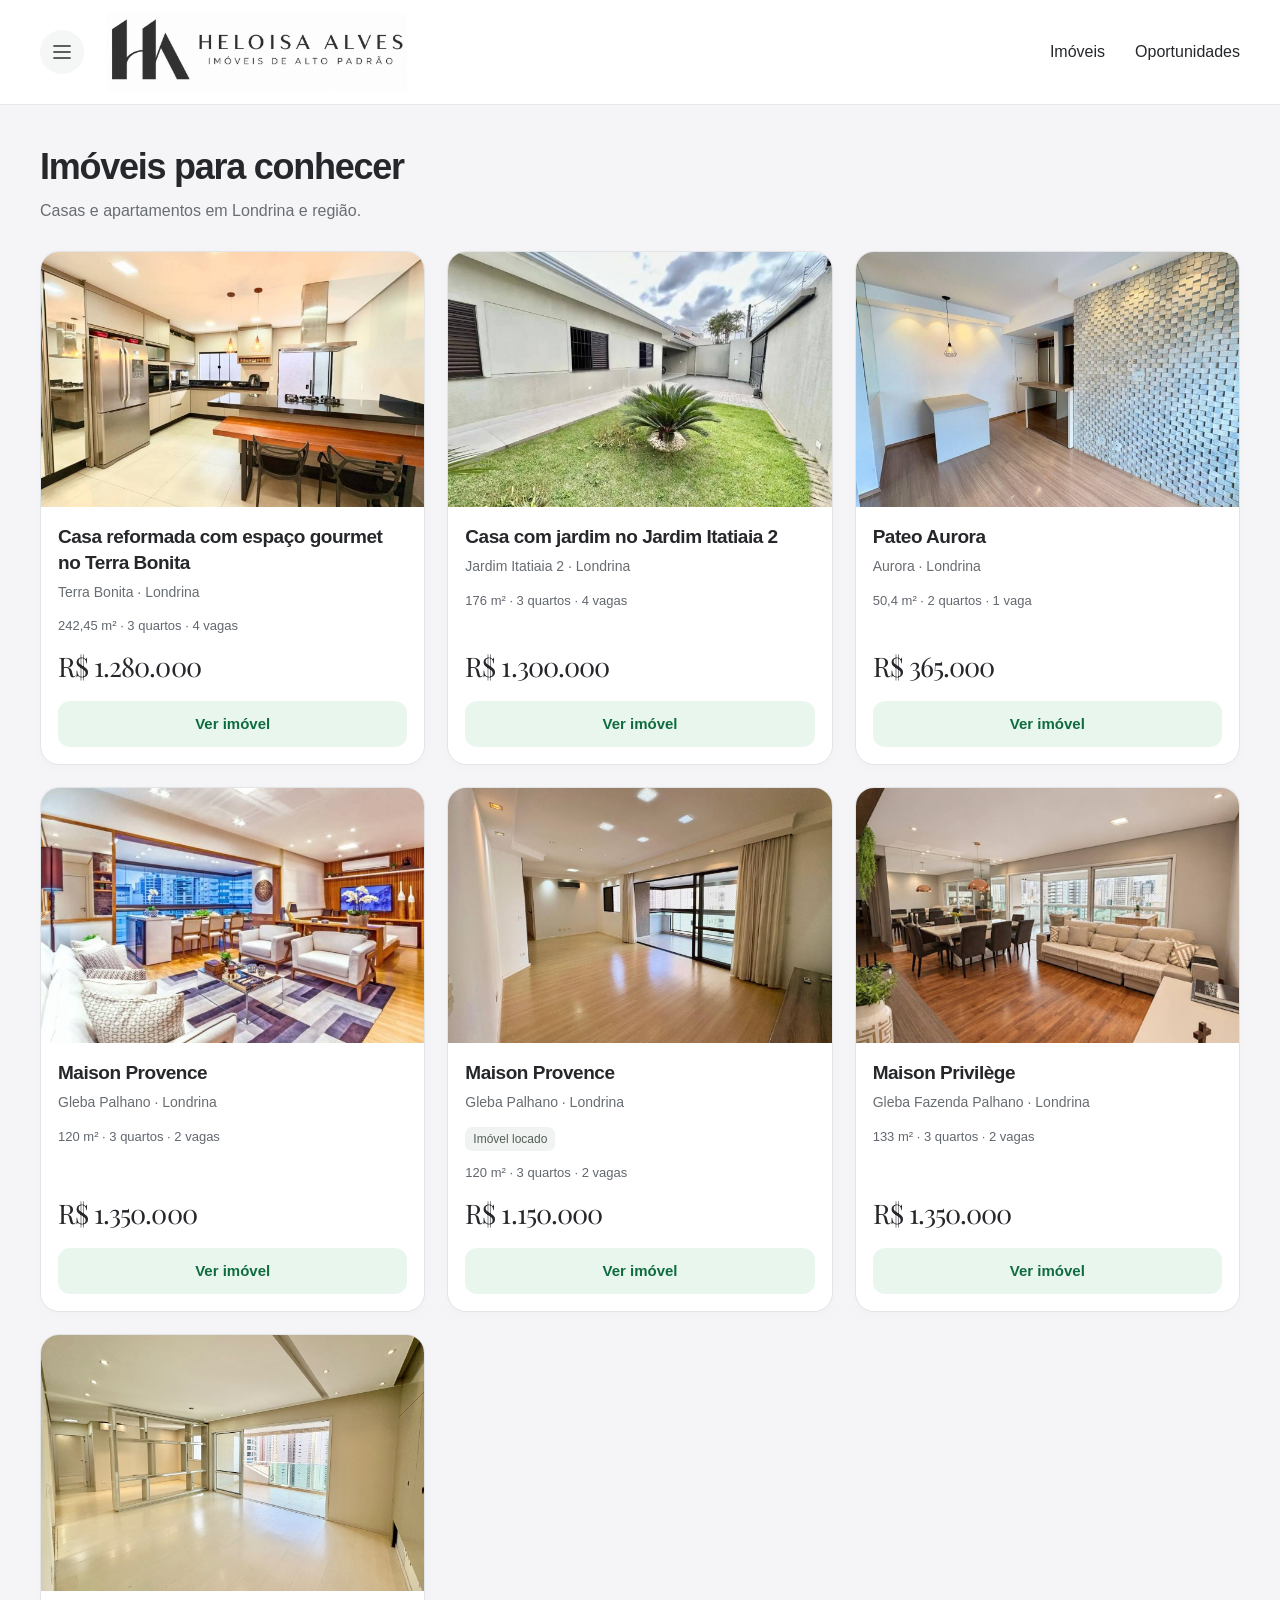
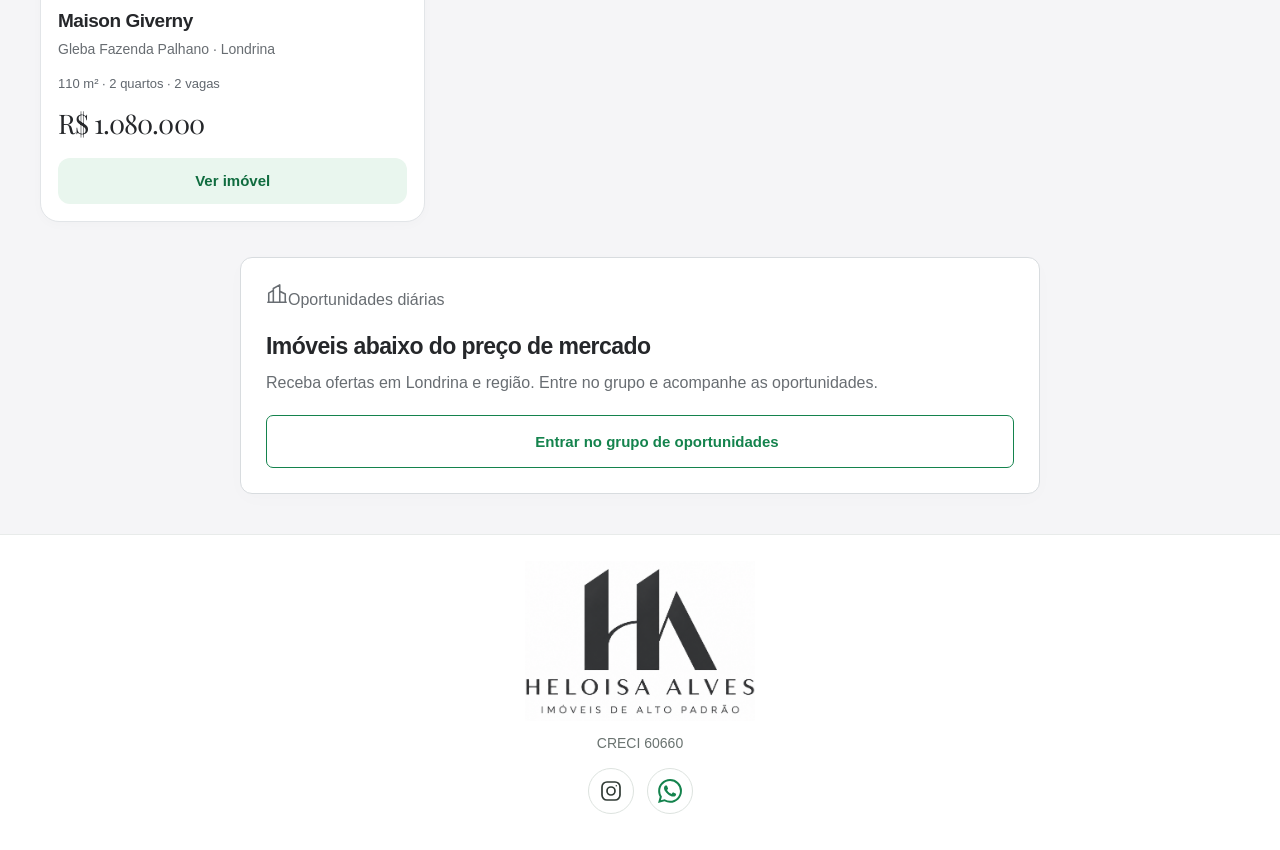
==== imoveis/index.html @ ddceb357 "Padroniza linguagem de atendimento e mensagens neutras no WhatsApp" ====
<!doctype html><html lang="pt-BR"><head>
<meta charset="utf-8"><meta name="viewport" content="width=device-width,initial-scale=1"><title>Casas e apartamentos à venda em Londrina | Heloísa Alves</title><meta name="description" content="Veja casas e apartamentos à venda em Londrina: fotos, preços, localização e características. Tire suas dúvidas ou envie uma proposta pelo WhatsApp."><link rel="canonical" href="https://heloisa-alves.vercel.app/imoveis/">
<!-- seo:start -->
 <meta name="robots" content="index,follow,max-image-preview:large,max-snippet:-1,max-video-preview:-1">
 <meta name="author" content="Heloísa Alves">
 <meta property="og:locale" content="pt_BR"><meta property="og:site_name" content="Heloísa Alves Imóveis"><meta property="og:image:alt" content="Sala do Maison Giverny em Londrina"><meta property="og:image:width" content="1280">
 <meta name="twitter:card" content="summary_large_image"><meta name="twitter:title" content="Casas e apartamentos à venda em Londrina | Heloísa Alves"><meta name="twitter:description" content="Veja casas e apartamentos à venda em Londrina: fotos, preços, localização e características. Tire suas dúvidas ou envie uma proposta pelo WhatsApp."><meta name="twitter:image" content="https://heloisa-alves.vercel.app/assets/photo-2.jpg"><meta name="twitter:image:alt" content="Sala do Maison Giverny em Londrina">
 
 <script type="application/ld+json">{"@context":"https://schema.org","@graph":[{"@type":"RealEstateAgent","@id":"https://heloisa-alves.vercel.app/#corretora","name":"Heloísa Alves Imóveis","url":"https://heloisa-alves.vercel.app/","telephone":"+55-43-98831-8811","logo":"https://heloisa-alves.vercel.app/assets/logo-graphite.png","image":"https://heloisa-alves.vercel.app/assets/logo-graphite.png","sameAs":["https://www.instagram.com/helo_alvesf/"],"areaServed":{"@type":"City","name":"Londrina","containedInPlace":{"@type":"State","name":"Paraná"}},"identifier":{"@type":"PropertyValue","propertyID":"CRECI","value":"60660"}},{"@type":"WebSite","@id":"https://heloisa-alves.vercel.app/#website","url":"https://heloisa-alves.vercel.app/","name":"Heloísa Alves Imóveis","inLanguage":"pt-BR","publisher":{"@id":"https://heloisa-alves.vercel.app/#corretora"}},{"@type":"CollectionPage","@id":"https://heloisa-alves.vercel.app/imoveis/#catalogo","url":"https://heloisa-alves.vercel.app/imoveis/","name":"Imóveis à venda em Londrina","inLanguage":"pt-BR","dateModified":"2026-11-27","isPartOf":{"@id":"https://heloisa-alves.vercel.app/#website"},"publisher":{"@id":"https://heloisa-alves.vercel.app/#corretora"},"mainEntity":{"@type":"ItemList","numberOfItems":7,"itemListElement":[{"@type":"ListItem","position":1,"url":"https://heloisa-alves.vercel.app/imoveis/casa-terra-bonita-242m/","name":"Casa reformada com espaço gourmet no Terra Bonita"},{"@type":"ListItem","position":2,"url":"https://heloisa-alves.vercel.app/imoveis/casa-jardim-itatiaia-176m/","name":"Casa com jardim no Jardim Itatiaia 2"},{"@type":"ListItem","position":3,"url":"https://heloisa-alves.vercel.app/imoveis/pateo-aurora-50m/","name":"Pateo Aurora"},{"@type":"ListItem","position":4,"url":"https://heloisa-alves.vercel.app/imoveis/maison-provence-120m/","name":"Maison Provence"},{"@type":"ListItem","position":5,"url":"https://heloisa-alves.vercel.app/imoveis/maison-provence-para-investir/","name":"Maison Provence"},{"@type":"ListItem","position":6,"url":"https://heloisa-alves.vercel.app/imoveis/maison-privilege-133m/","name":"Maison Privilège"},{"@type":"ListItem","position":7,"url":"https://heloisa-alves.vercel.app/imoveis/maison-giverny/","name":"Maison Giverny"}]}}]}</script>
 <!-- seo:end -->
<link rel="icon" href="/assets/favicon-ha.svg" type="image/svg+xml" sizes="any"><link rel="preconnect" href="https://fonts.googleapis.com"><link rel="preconnect" href="https://fonts.gstatic.com" crossorigin><link href="https://fonts.googleapis.com/css2?family=DM+Sans:wght@400;450;500;550;600;650;700&family=Playfair+Display:ital,wght@0,400;0,500;0,600;1,400;1,500&display=swap" rel="stylesheet"><link rel="stylesheet" href="/styles.css"><link rel="stylesheet" href="/video-player.css"><link rel="stylesheet" href="/offer-glass.css"><link rel="stylesheet" href="/ios-refinements.css"><link rel="stylesheet" href="/opportunities-graphite.css"><link rel="stylesheet" href="/price-comparison.css"><link rel="stylesheet" href="/recommendations.css"><link rel="stylesheet" href="/property-pages.css"><link rel="stylesheet" href="/site-shell.css"><script src="/site-shell.js" defer></script><script>window.PROPERTY_PAGE={title:'Imóveis em Londrina'};</script><script>
(function () {
  if (window.__heloisaPixelInstalled) return;
  window.__heloisaPixelInstalled = true;

  !function(f,b,e,v,n,t,s) {
    if(f.fbq)return;
    n=f.fbq=function(){
      n.callMethod
        ? n.callMethod.apply(n,arguments)
        : n.queue.push(arguments);
    };
    if(!f._fbq)f._fbq=n;
    n.push=n;
    n.loaded=true;
    n.version='2.0';
    n.queue=[];
    t=b.createElement(e);
    t.async=true;
    t.src=v;
    s=b.getElementsByTagName(e)[0];
    s.parentNode.insertBefore(t,s);
  }(
    window, document, 'script',
    'https://connect.facebook.net/en_US/fbevents.js'
  );

  fbq('init', '1455735370092600');
  fbq('track', 'PageView');

  document.addEventListener('click', function (event) {
    if (!(event.target instanceof Element)) return;

    const button = event.target.closest(
      'a, button, [role="button"], [data-meta-event]'
    );
    if (!button) return;

    const allowed = [
      'WhatsAppClick', 'GroupInviteClick', 'OfferClick'
    ];

    let name = button.getAttribute('data-meta-event');
    if (!allowed.includes(name)) name = null;

    if (!name) {
      const href = button.getAttribute('href');

      if (href) {
        try {
          const url = new URL(href, window.location.href);

          if (url.hostname === 'chat.whatsapp.com') {
            name = 'GroupInviteClick';
          } else if (
            ['wa.me', 'api.whatsapp.com', 'web.whatsapp.com']
              .includes(url.hostname) ||
            url.protocol === 'whatsapp:'
          ) {
            name = 'WhatsAppClick';
          }
        } catch (_) {}
      }
    }

    if (!name) {
      const label = (button.textContent || '')
        .replace(/\s+/g, ' ').trim().toLowerCase();

      if (label === 'fazer uma oferta') {
        name = 'OfferClick';
      }
    }

    if (name) {
      fbq('trackCustom', name, {
        content_name: window.PROPERTY_PAGE?.title || 'Imóveis em Londrina'
      });
    }
  }, true);
})();
</script><script type="text/javascript">
    (function(c,l,a,r,i,t,y){
        c[a]=c[a]||function(){(c[a].q=c[a].q||[]).push(arguments)};
        t=l.createElement(r);t.async=1;t.src="https://www.clarity.ms/tag/"+i;
        y=l.getElementsByTagName(r)[0];y.parentNode.insertBefore(t,y);
    })(window, document, "clarity", "script", "zjj10cf0zg");
</script><meta property="og:title" content="Casas e apartamentos à venda em Londrina | Heloísa Alves"><meta property="og:description" content="Veja casas e apartamentos à venda em Londrina: fotos, preços, localização e características. Tire suas dúvidas ou envie uma proposta pelo WhatsApp."><meta property="og:type" content="website"><meta property="og:image" content="https://heloisa-alves.vercel.app/assets/photo-2.jpg"><meta property="og:url" content="https://heloisa-alves.vercel.app/imoveis/"></head><body class="catalog-page"><header class="site-header"><div class="site-header-inner"><button class="site-menu-toggle" type="button" aria-label="Abrir menu" aria-expanded="false" aria-haspopup="dialog" aria-controls="site-menu"><svg class="site-icon" viewBox="0 0 24 24" aria-hidden="true"><path d="M4 6h16M4 12h16M4 18h16"/></svg></button><a class="site-brand" href="/" aria-label="Heloísa Alves, início"><img src="/assets/logo-horizontal.png" alt="Heloísa Alves · Imóveis de alto padrão" width="2172" height="724"></a><nav class="site-header-nav" aria-label="Navegação principal"><a href="/#imoveis">Imóveis</a><a href="/#oportunidades">Oportunidades</a></nav></div></header><main class="wrap" id="inicio"><div class="catalog-heading"><h1>Imóveis para conhecer</h1><p>Casas e apartamentos em Londrina e região.</p></div><ul class="recommendations-list catalog-grid" aria-label="Imóveis disponíveis"><li><a class="recommendation-card" href="/imoveis/casa-terra-bonita-242m/" aria-label="Conhecer Casa reformada com espaço gourmet no Terra Bonita por R$ 1.280.000"><img src="/assets/imoveis/casa-terra-bonita-242m/foto-01.webp" alt="Ambiente de Casa reformada com espaço gourmet no Terra Bonita" width="600" height="400" loading="lazy"><div class="recommendation-body"><h2 class="recommendation-title">Casa reformada com espaço gourmet no Terra Bonita</h2><p class="recommendation-location">Terra Bonita · Londrina</p><p class="recommendation-facts">242,45 m² · 3 quartos · 4 vagas</p><p class="recommendation-price">R$ 1.280.000</p><span class="recommendation-cta">Ver imóvel</span></div></a></li><li><a class="recommendation-card" href="/imoveis/casa-jardim-itatiaia-176m/" aria-label="Conhecer Casa com jardim no Jardim Itatiaia 2 por R$ 1.300.000"><img src="/assets/imoveis/casa-jardim-itatiaia-176m/foto-01.webp" alt="Ambiente de Casa com jardim no Jardim Itatiaia 2" width="600" height="400" loading="lazy"><div class="recommendation-body"><h2 class="recommendation-title">Casa com jardim no Jardim Itatiaia 2</h2><p class="recommendation-location">Jardim Itatiaia 2 · Londrina</p><p class="recommendation-facts">176 m² · 3 quartos · 4 vagas</p><p class="recommendation-price">R$ 1.300.000</p><span class="recommendation-cta">Ver imóvel</span></div></a></li><li><a class="recommendation-card" href="/imoveis/pateo-aurora-50m/" aria-label="Conhecer Pateo Aurora por R$ 365.000"><img src="/assets/imoveis/pateo-aurora-50m/foto-01.webp" alt="Ambiente de Pateo Aurora" width="600" height="400" loading="lazy"><div class="recommendation-body"><h2 class="recommendation-title">Pateo Aurora</h2><p class="recommendation-location">Aurora · Londrina</p><p class="recommendation-facts">50,4 m² · 2 quartos · 1 vaga</p><p class="recommendation-price">R$ 365.000</p><span class="recommendation-cta">Ver imóvel</span></div></a></li><li><a class="recommendation-card" href="/imoveis/maison-provence-120m/" aria-label="Conhecer Maison Provence por R$ 1.350.000"><img src="/assets/imoveis/maison-provence-120m/foto-01.webp" alt="Ambiente de Maison Provence" width="600" height="400" loading="lazy"><div class="recommendation-body"><h2 class="recommendation-title">Maison Provence</h2><p class="recommendation-location">Gleba Palhano · Londrina</p><p class="recommendation-facts">120 m² · 3 quartos · 2 vagas</p><p class="recommendation-price">R$ 1.350.000</p><span class="recommendation-cta">Ver imóvel</span></div></a></li><li><a class="recommendation-card" href="/imoveis/maison-provence-para-investir/" aria-label="Conhecer Maison Provence por R$ 1.150.000"><img src="/assets/imoveis/maison-provence-para-investir/foto-01.webp" alt="Ambiente de Maison Provence" width="600" height="400" loading="lazy"><div class="recommendation-body"><h2 class="recommendation-title">Maison Provence</h2><p class="recommendation-location">Gleba Palhano · Londrina</p><p class="recommendation-occupied">Imóvel locado</p><p class="recommendation-facts">120 m² · 3 quartos · 2 vagas</p><p class="recommendation-price">R$ 1.150.000</p><span class="recommendation-cta">Ver imóvel</span></div></a></li><li><a class="recommendation-card" href="/imoveis/maison-privilege-133m/" aria-label="Conhecer Maison Privilège por R$ 1.350.000"><img src="/assets/imoveis/maison-privilege-133m/foto-01.webp" alt="Ambiente de Maison Privilège" width="600" height="400" loading="lazy"><div class="recommendation-body"><h2 class="recommendation-title">Maison Privilège</h2><p class="recommendation-location">Gleba Fazenda Palhano · Londrina</p><p class="recommendation-facts">133 m² · 3 quartos · 2 vagas</p><p class="recommendation-price">R$ 1.350.000</p><span class="recommendation-cta">Ver imóvel</span></div></a></li><li><a class="recommendation-card" href="/imoveis/maison-giverny/" aria-label="Conhecer Maison Giverny por R$ 1.080.000"><img src="/assets/photo-2.jpg" alt="Sala ampla do Maison Giverny" width="600" height="400" loading="lazy"><div class="recommendation-body"><h2 class="recommendation-title">Maison Giverny</h2><p class="recommendation-location">Gleba Fazenda Palhano · Londrina</p><p class="recommendation-facts">110 m² · 2 quartos · 2 vagas</p><p class="recommendation-price">R$ 1.080.000</p><span class="recommendation-cta">Ver imóvel</span></div></a></li></ul><section class="opportunities-card" id="grupo" aria-labelledby="opportunities-title"><p class="opportunities-eyebrow"><svg aria-hidden="true" viewBox="0 0 24 24"><path d="M3 21V11l5-3v13M8 21V6l7-4v19M15 21V9l6 3v9M2 21h20"/></svg><span>Oportunidades diárias</span></p><h2 id="opportunities-title">Imóveis abaixo do preço de mercado</h2><p class="opportunities-copy">Receba ofertas em Londrina e região. Entre no grupo e acompanhe as oportunidades.</p><a class="button group-link" href="https://chat.whatsapp.com/D4AI891pdOp2eEPSsWIqWE?s=cl&amp;p=a&amp;iam=2" target="_blank" rel="noopener noreferrer"><svg class="wa-icon" aria-hidden="true" viewBox="0 0 24 24"><use href="#whatsapp-icon"/></svg><span>Entrar no grupo de oportunidades</span></a></section></main><footer class="site-footer"><a class="site-footer-brand" href="/" aria-label="Heloísa Alves, voltar ao início"><img src="/assets/logo-graphite.png" alt="Heloísa Alves · Imóveis de alto padrão" width="1254" height="1254" loading="lazy"></a><p class="site-footer-creci" data-creci>CRECI 60660</p><div class="site-footer-socials"><a class="site-social-link" href="https://www.instagram.com/helo_alvesf/" target="_blank" rel="noopener noreferrer" aria-label="Instagram da marca: @helo_alvesf"><svg class="site-icon" viewBox="0 0 24 24" aria-hidden="true"><rect x="3" y="3" width="18" height="18" rx="5"/><circle cx="12" cy="12" r="4"/><circle cx="17.3" cy="6.7" r=".7" fill="currentColor" stroke="none"/></svg></a><a class="site-social-link site-social-whatsapp whatsapp" href="https://wa.me/5543988318811?text=Ol%C3%A1%21+%F0%9F%91%8B%0AVim+pelo+site+e+gostaria+de+tirar+algumas+d%C3%BAvidas+sobre+os+im%C3%B3veis.%0A%0A%F0%9F%94%97+https%3A%2F%2Fheloisa-alves.vercel.app%2F" target="_blank" rel="noopener noreferrer" aria-label="Atendimento pelo WhatsApp: (43) 98831-8811" data-meta-event="WhatsAppClick"><svg class="site-icon site-icon-fill" viewBox="0 0 24 24" aria-hidden="true"><path d="M17.472 14.382c-.297-.149-1.758-.867-2.03-.967-.273-.099-.471-.148-.67.15-.198.297-.767.966-.94 1.164-.174.198-.347.223-.644.074-.297-.148-1.255-.462-2.39-1.475-.883-.788-1.48-1.761-1.653-2.059-.173-.297-.018-.458.13-.606.134-.133.298-.347.446-.52.149-.174.198-.298.298-.496.099-.198.05-.372-.025-.52-.074-.149-.669-1.612-.916-2.207-.242-.58-.487-.5-.67-.51l-.57-.01c-.198 0-.52.075-.792.372-.272.298-1.04 1.016-1.04 2.48s1.065 2.876 1.213 3.074c.149.198 2.096 3.2 5.077 4.487.709.306 1.262.489 1.694.625.712.226 1.36.194 1.872.118.571-.085 1.758-.719 2.006-1.413.248-.694.248-1.289.173-1.413-.074-.124-.272-.198-.57-.347M12.05 21.785h-.004a9.87 9.87 0 0 1-5.031-1.378l-.361-.214-3.741.982.999-3.648-.235-.374a9.86 9.86 0 0 1-1.51-5.26c.002-5.45 4.436-9.884 9.887-9.884a9.82 9.82 0 0 1 7.021 2.91 9.825 9.825 0 0 1 2.9 7.023c-.003 5.45-4.437 9.883-9.925 9.843M20.46 3.49A11.85 11.85 0 0 0 12.05 0C5.496 0 .163 5.333.16 11.887c0 2.095.547 4.14 1.588 5.942L.06 24l6.306-1.654a11.88 11.88 0 0 0 5.68 1.447h.005c6.554 0 11.887-5.333 11.89-11.888a11.82 11.82 0 0 0-3.48-8.415Z"/></svg></a></div></footer><!-- shared-menu:start --><dialog id="site-menu" class="site-menu" aria-labelledby="site-menu-title"><div class="site-menu-panel"><div class="site-menu-top"><a class="site-brand" href="/" aria-label="Heloísa Alves, início"><img src="/assets/logo-horizontal.png" alt="Heloísa Alves · Imóveis de alto padrão" width="2172" height="724"></a><button class="site-menu-close" type="button" aria-label="Fechar menu"><svg class="site-icon" viewBox="0 0 24 24" aria-hidden="true"><path d="m6 6 12 12M6 18 18 6"/></svg></button></div><h2 id="site-menu-title">Encontre o seu<br>próximo imóvel.</h2><nav class="site-menu-links" aria-label="Explorar o site"><a class="site-menu-card" href="/#imoveis"><span class="site-menu-card-icon"><svg class="site-icon" viewBox="0 0 24 24" aria-hidden="true"><path d="M5 21V4h11v17M16 10h4v11M3 21h19M8 8h5M8 12h5M8 16h5M9 21v-2h3v2"/></svg></span><span class="site-menu-card-copy"><strong>Imóveis</strong><span>Explore casas e apartamentos</span></span></a><a class="site-menu-card" href="/#oportunidades"><span class="site-menu-card-icon"><svg class="site-icon site-icon-fill" viewBox="0 0 24 24" aria-hidden="true"><path d="M17.472 14.382c-.297-.149-1.758-.867-2.03-.967-.273-.099-.471-.148-.67.15-.198.297-.767.966-.94 1.164-.174.198-.347.223-.644.074-.297-.148-1.255-.462-2.39-1.475-.883-.788-1.48-1.761-1.653-2.059-.173-.297-.018-.458.13-.606.134-.133.298-.347.446-.52.149-.174.198-.298.298-.496.099-.198.05-.372-.025-.52-.074-.149-.669-1.612-.916-2.207-.242-.58-.487-.5-.67-.51l-.57-.01c-.198 0-.52.075-.792.372-.272.298-1.04 1.016-1.04 2.48s1.065 2.876 1.213 3.074c.149.198 2.096 3.2 5.077 4.487.709.306 1.262.489 1.694.625.712.226 1.36.194 1.872.118.571-.085 1.758-.719 2.006-1.413.248-.694.248-1.289.173-1.413-.074-.124-.272-.198-.57-.347M12.05 21.785h-.004a9.87 9.87 0 0 1-5.031-1.378l-.361-.214-3.741.982.999-3.648-.235-.374a9.86 9.86 0 0 1-1.51-5.26c.002-5.45 4.436-9.884 9.887-9.884a9.82 9.82 0 0 1 7.021 2.91 9.825 9.825 0 0 1 2.9 7.023c-.003 5.45-4.437 9.883-9.925 9.843M20.46 3.49A11.85 11.85 0 0 0 12.05 0C5.496 0 .163 5.333.16 11.887c0 2.095.547 4.14 1.588 5.942L.06 24l6.306-1.654a11.88 11.88 0 0 0 5.68 1.447h.005c6.554 0 11.887-5.333 11.89-11.888a11.82 11.82 0 0 0-3.48-8.415Z"/></svg></span><span class="site-menu-card-copy"><strong>Oportunidades</strong><span>Encontre boas oportunidades em Londrina e região</span></span></a></nav><div class="site-menu-bottom"><div class="site-menu-social"><a href="https://www.instagram.com/helo_alvesf/" target="_blank" rel="noopener noreferrer" aria-label="Instagram da marca: @helo_alvesf"><svg class="site-icon" viewBox="0 0 24 24" aria-hidden="true"><rect x="3" y="3" width="18" height="18" rx="5"/><circle cx="12" cy="12" r="4"/><circle cx="17.3" cy="6.7" r=".7" fill="currentColor" stroke="none"/></svg><span>@helo_alvesf</span></a><span data-creci>CRECI 60660</span></div><a class="site-menu-contact whatsapp" href="https://wa.me/5543988318811?text=Ol%C3%A1%21+%F0%9F%91%8B%0AVim+pelo+site+e+gostaria+de+tirar+algumas+d%C3%BAvidas+sobre+os+im%C3%B3veis.%0A%0A%F0%9F%94%97+https%3A%2F%2Fheloisa-alves.vercel.app%2F" target="_blank" rel="noopener noreferrer" data-meta-event="WhatsAppClick"><svg class="site-icon site-icon-fill" viewBox="0 0 24 24" aria-hidden="true"><path d="M17.472 14.382c-.297-.149-1.758-.867-2.03-.967-.273-.099-.471-.148-.67.15-.198.297-.767.966-.94 1.164-.174.198-.347.223-.644.074-.297-.148-1.255-.462-2.39-1.475-.883-.788-1.48-1.761-1.653-2.059-.173-.297-.018-.458.13-.606.134-.133.298-.347.446-.52.149-.174.198-.298.298-.496.099-.198.05-.372-.025-.52-.074-.149-.669-1.612-.916-2.207-.242-.58-.487-.5-.67-.51l-.57-.01c-.198 0-.52.075-.792.372-.272.298-1.04 1.016-1.04 2.48s1.065 2.876 1.213 3.074c.149.198 2.096 3.2 5.077 4.487.709.306 1.262.489 1.694.625.712.226 1.36.194 1.872.118.571-.085 1.758-.719 2.006-1.413.248-.694.248-1.289.173-1.413-.074-.124-.272-.198-.57-.347M12.05 21.785h-.004a9.87 9.87 0 0 1-5.031-1.378l-.361-.214-3.741.982.999-3.648-.235-.374a9.86 9.86 0 0 1-1.51-5.26c.002-5.45 4.436-9.884 9.887-9.884a9.82 9.82 0 0 1 7.021 2.91 9.825 9.825 0 0 1 2.9 7.023c-.003 5.45-4.437 9.883-9.925 9.843M20.46 3.49A11.85 11.85 0 0 0 12.05 0C5.496 0 .163 5.333.16 11.887c0 2.095.547 4.14 1.588 5.942L.06 24l6.306-1.654a11.88 11.88 0 0 0 5.68 1.447h.005c6.554 0 11.887-5.333 11.89-11.888a11.82 11.82 0 0 0-3.48-8.415Z"/></svg><span>Tirar dúvidas</span></a></div></div></dialog><!-- shared-menu:end --></body></html>
---- styles.css ----
:root{--ink:#25272a;--muted:#686d72;--line:#e4e6e8;--green:#14834d;--sans:'DM Sans',Arial,sans-serif}*{box-sizing:border-box}html{scroll-padding-top:25px;scroll-behavior:smooth}body{margin:0;background:white;color:var(--ink);font:400 16px/1.6 var(--sans)}a{color:inherit;text-decoration:none}button{font:inherit;color:inherit;cursor:pointer}button,a{touch-action:manipulation;-webkit-tap-highlight-color:transparent}button:focus-visible,a:focus-visible,video:focus-visible{outline:3px solid var(--green);outline-offset:4px}img{display:block;width:100%;height:100%;object-fit:cover}h1,h2,h3,p{margin-top:0}h1{font-size:36px;line-height:1.2;letter-spacing:-.035em;font-weight:600;margin-bottom:14px}h2{font-size:23px;font-weight:600;letter-spacing:-.025em;line-height:1.3;margin-bottom:18px}h3{font-size:16px;font-weight:550}p{margin-bottom:18px}.wrap{width:min(1200px,calc(100% - 80px));margin-inline:auto}.icon-defs{position:absolute;width:0;height:0;overflow:hidden}.header{border-bottom:1px solid var(--line)}.header-inner{height:104px;display:flex;align-items:center;justify-content:space-between;gap:25px}.brand{display:block;flex-shrink:0}.brand-art{width:300px;height:78px;display:block;position:relative;overflow:hidden}.brand-art img{position:absolute;width:330px;height:110px;max-width:none;top:-18px;left:-18px;object-fit:contain;mix-blend-mode:multiply}.header nav{display:flex;align-items:center;gap:30px;font-size:14px}.header nav a:hover{text-decoration:underline;text-underline-offset:5px}.header-instagram{color:var(--muted);border-left:1px solid var(--line);padding-left:30px}.breadcrumb{font-size:12px;color:var(--muted);padding-top:21px;margin-bottom:18px;display:flex;gap:12px;flex-wrap:wrap}.breadcrumb span{color:#a8adb2}.gallery-grid{display:grid;position:relative;grid-template-columns:2fr 1fr 1fr;grid-template-rows:195px 195px;gap:8px;border-radius:12px;overflow:hidden}.gallery-grid>button{border:0;padding:0;overflow:hidden;background:#e8e8e8}.gallery-main{grid-row:span 2}.gallery-grid img{transition:transform .3s}.gallery-grid>button:hover img{transform:scale(1.025)}.gallery-grid>.all-photos{position:absolute;right:18px;bottom:18px;background:#fff;padding:11px 17px;border:1px solid #d6d9dc;border-radius:7px;font-size:14px;font-weight:550;box-shadow:0 3px 12px #0002}.media-toolbar{display:flex;align-items:center;justify-content:space-between;gap:20px;padding-block:16px;border-bottom:1px solid var(--line);margin-bottom:32px;font-size:14px}.media-toolbar>div{display:flex;gap:23px;align-items:center}.media-toolbar button{border:0;background:none;padding:5px 0;font-size:14px;display:flex;align-items:center;gap:8px;min-height:36px}.media-toolbar a{padding:5px 0}.media-toolbar a:hover,.media-toolbar button:hover{color:var(--green)}.media-toolbar svg{width:19px;height:19px;fill:none;stroke:currentColor;stroke-width:1.5;stroke-linecap:round;stroke-linejoin:round}.play-icon{font-size:22px;line-height:1}.listing-layout{display:grid;grid-template-columns:minmax(0,1fr)350px;gap:30px 60px;align-items:start;padding-bottom:52px}.property-summary{grid-column:1;grid-row:1}.listing-label{font-size:12px;letter-spacing:.08em;color:var(--muted);font-weight:550;margin-bottom:12px}.address{font-size:16px;color:var(--muted);line-height:1.65;margin-bottom:24px}.specs{display:grid;grid-template-columns:repeat(3,1fr);border-bottom:1px solid var(--line);padding-bottom:27px;gap:16px}.specs>div{display:flex;align-items:center;gap:12px}.feature-icon{width:28px;height:28px;flex-shrink:0;fill:none;stroke:currentColor;stroke-width:1.3;stroke-linecap:round;stroke-linejoin:round}.specs p{display:flex;flex-direction:column;margin:0;line-height:1.4}.specs strong{font-size:20px;font-weight:550;white-space:nowrap}.specs span{font-size:12px;color:var(--muted);margin-top:5px}.contact-card{grid-column:2;grid-row:1/span 2;position:sticky;top:24px;border:1px solid #d8dcdf;border-radius:12px;padding:26px;box-shadow:0 6px 22px #20212405}.sale-label{font-size:14px;color:var(--muted);margin-bottom:4px}.price{font-size:32px;font-weight:650;letter-spacing:-.045em;line-height:1.3;margin-bottom:8px;white-space:nowrap}.cost-note{font-size:12px;color:var(--muted);margin-bottom:25px}.contact-actions{display:flex;flex-direction:column;gap:12px}.button{display:flex;align-items:center;justify-content:center;gap:10px;border:1px solid var(--green);border-radius:7px;padding:14px 13px;min-height:52px;font-size:14px;font-weight:550;line-height:1.4;text-align:center;background:white;color:var(--green)}.button.whatsapp{background:var(--green);color:white}.button.whatsapp:hover{background:#106c3f}.button.group-link:hover{background:#eef8f2}.wa-icon{fill:currentColor;stroke:none;flex-shrink:0;width:22px;height:22px}.agent{display:flex;align-items:center;gap:14px;border-top:1px solid var(--line);padding-top:22px;margin-top:24px;line-height:1.5}.agent strong{font-size:16px;font-weight:550}.agent p{font-size:12px;margin:2px 0 4px;color:var(--muted)}.agent a{font-size:14px;color:var(--muted);text-decoration:underline;text-underline-offset:3px}.agent-logo{display:block;position:relative;overflow:hidden;width:52px;height:48px;flex-shrink:0}.agent-logo img{width:104px;height:104px;max-width:none;position:absolute;top:-20px;left:-29px;object-fit:contain;mix-blend-mode:multiply}.property-content{grid-column:1;grid-row:2;min-width:0}.about>p{font-size:16px;color:#555c62;line-height:1.8}.amenities{display:flex;flex-wrap:wrap;gap:10px 24px;font-size:14px;color:#4b535a}.about{padding-bottom:30px;border-bottom:1px solid var(--line);margin-bottom:30px}.location>p{font-size:14px;color:var(--muted);margin-bottom:20px}.map-tabs{display:flex;gap:6px;border:1px solid var(--line);border-bottom:0;padding:6px;border-radius:8px 8px 0 0}.map-tabs button{flex:1;padding:10px;border:0;background:white;border-radius:5px;font-size:14px;min-height:43px}.map-tabs button[aria-selected=true]{background:#292d31;color:white}.location iframe{display:block;width:100%;height:325px;border:1px solid var(--line)}.map-bottom{display:flex;justify-content:space-between;gap:15px;border:1px solid var(--line);border-top:0;border-radius:0 0 8px 8px;padding:12px 14px;font-size:12px;color:var(--muted)}.map-bottom a{text-decoration:underline;text-underline-offset:3px}.landmarks{display:flex;flex-wrap:wrap;gap:8px 20px;margin-top:20px}.landmarks h3{width:100%;margin-bottom:0}.landmarks>a{font-size:14px;color:var(--muted);text-decoration:underline;text-underline-offset:4px}.footer-inner{display:flex;gap:24px;justify-content:space-between;align-items:center;border-top:1px solid var(--line);padding-block:25px;color:var(--muted);font-size:12px}.footer-inner>div{display:flex;gap:12px;align-items:center}.footer-inner strong{font-size:14px;font-weight:500;color:var(--ink)}.footer-inner p{margin:0;font-size:12px}.footer-inner button{padding:5px 0;border:0;background:none;font-size:12px;text-decoration:underline}.mobile-actions{display:none}.skip{position:fixed;top:-100px;left:20px;background:white;padding:10px;z-index:20}.skip:focus{top:10px}dialog{border:0;padding:0;max-width:calc(100vw - 24px);border-radius:10px}dialog::backdrop{background:#111820e6;backdrop-filter:blur(4px)}body.modal-open{overflow:hidden}#lightbox{width:1160px;height:min(900px,96dvh);max-height:96dvh;padding:20px 26px;background:#202326;color:white;overflow:auto}.lightbox-top{display:flex;align-items:center;justify-content:space-between;gap:15px}.lightbox-top strong{font-size:19px;font-weight:500}.lightbox-top strong span{font-size:13px;color:#c4c6c8;margin-left:15px}.close-button{background:transparent;border:1px solid #969ba0;color:inherit;width:40px;height:40px;font-size:17px;flex-shrink:0;border-radius:5px}.photo-filters{display:flex;gap:8px;flex-wrap:wrap;margin:15px 0}.photo-filters button{border:1px solid #686e75;background:transparent;color:#e3e5e7;border-radius:4px;padding:6px 12px;min-height:38px;font-size:14px}.photo-filters button.active{background:white;color:var(--ink);border-color:white}.lightbox-image{height:calc(90dvh - 250px);min-height:180px}.lightbox-image img{object-fit:contain}.lightbox-controls{display:flex;align-items:center;justify-content:space-between;gap:16px;padding:13px 0}.lightbox-controls button{border:1px solid #777f88;color:white;background:transparent;border-radius:4px;padding:8px 15px;font-size:14px;min-height:42px}.lightbox-controls p{margin:0;text-align:center;font-size:14px}.thumbnails{display:flex;gap:8px;overflow:auto;padding-block:4px 8px}.thumbnails button{height:57px;min-width:75px;width:75px;padding:0;border:2px solid transparent;background:none;opacity:.5;border-radius:3px;overflow:hidden}.thumbnails button.active{opacity:1;border-color:white}#notice{width:460px;padding:35px}#notice>.close-button{position:absolute;right:12px;top:12px;border:0}#notice .eyebrow{font-size:12px;margin-top:18px;color:var(--muted);letter-spacing:.08em}#notice h2{font-size:25px}#notice p:not(.eyebrow){font-size:16px;color:var(--muted)}#notice-ok{background:var(--ink);color:white;border-color:var(--ink);padding-inline:25px}#video-dialog{width:760px;background:#181b1e;color:white;padding:16px 20px 20px}#video-dialog video{display:block;width:100%;max-height:75dvh;background:#101113}.video-heading{display:flex;justify-content:space-between;align-items:center;gap:20px;margin-bottom:14px}#video-dialog h2{font-size:18px;font-weight:500;margin:0}.toast{position:fixed;left:50%;bottom:25px;transform:translate(-50%,20px);background:#292d31;color:white;box-shadow:0 4px 20px #0003;border-radius:6px;padding:12px 20px;font-size:14px;opacity:0;z-index:30;pointer-events:none;transition:.2s}.toast.show{opacity:1;transform:translate(-50%,0)}[hidden]{display:none!important}
@media(max-width:1050px){.wrap{width:calc(100% - 48px)}.listing-layout{gap:26px 30px;grid-template-columns:minmax(0,1fr)320px}.contact-card{padding:22px}.price{font-size:30px}.specs{gap:12px}.specs>div{gap:8px}.specs strong{font-size:18px}.feature-icon{width:25px;height:25px}.gallery-grid{grid-template-rows:170px 170px}.header-instagram{display:none}.brand-art{width:280px}.brand-art img{width:310px;height:103px;top:-15px}.header nav{gap:24px}.footer-inner{flex-wrap:wrap}}
@media(max-width:760px){html{scroll-padding-top:16px}.wrap{width:calc(100% - 32px)}.header-inner{height:88px;gap:12px}.brand-art{width:220px;height:62px}.brand-art img{width:244px;height:81px;left:-14px;top:-11px}.header nav{gap:0}.header nav>a{display:none}.header nav>a[href='#localizacao']{display:block;font-size:14px}.breadcrumb{gap:8px;margin-bottom:14px;padding-top:16px}.gallery-grid{grid-template-columns:1fr 1fr;grid-template-rows:255px 100px;gap:5px;border-radius:8px}.gallery-main{grid-row:1;grid-column:span 2}.gallery-grid>button:nth-child(4),.gallery-grid>button:nth-child(5){display:none}.gallery-grid>.all-photos{right:10px;bottom:10px;padding:8px 12px;font-size:14px}.media-toolbar{padding-block:11px;margin-bottom:25px;gap:14px}.media-toolbar>div{gap:20px}.media-toolbar a{display:none}.listing-layout{grid-template-columns:minmax(0,1fr);gap:23px;padding-bottom:35px}.property-summary{grid-column:1;grid-row:1}h1{font-size:30px;margin-bottom:10px}.listing-label{margin-bottom:10px}.address{font-size:14px;margin-bottom:22px}.specs{gap:10px;padding-bottom:22px}.specs>div{gap:8px}.specs strong{font-size:18px}.feature-icon{width:23px;height:23px}.specs>div:nth-child(2) p>span{display:none}.contact-card{grid-column:1;grid-row:2;position:static;box-shadow:none;padding:0 0 22px;border:0;border-bottom:1px solid var(--line);border-radius:0;display:grid;grid-template-columns:1fr auto;column-gap:20px}.sale-label{grid-column:1;font-size:13px;margin-bottom:5px}.price{grid-column:1;font-size:28px;margin-bottom:6px}.cost-note{grid-column:1;font-size:12px;margin:0;max-width:175px}.contact-actions{display:none}.agent{grid-column:2;grid-row:1/span 3;margin:0;padding:0 0 0 15px;border:0;border-left:1px solid var(--line);gap:0;align-self:center}.agent-logo{display:none}.agent strong{font-size:14px;white-space:nowrap}.agent p{font-size:12px;margin:3px 0}.agent a{font-size:12px}.property-content{grid-column:1;grid-row:3}.about{padding-bottom:25px;margin-bottom:25px}h2{font-size:22px;margin-bottom:14px}.about>p{font-size:16px;line-height:1.75}.amenities{gap:8px;flex-direction:column}.location iframe{height:310px}.map-tabs{padding:5px}.map-bottom{font-size:12px;gap:10px;padding:11px 12px}.landmarks{gap:8px 18px}.landmarks h3{font-size:16px;margin-bottom:2px}.footer-inner{padding-block:22px 115px;flex-wrap:wrap;gap:13px}.footer-inner>div{width:100%;gap:12px}.footer-inner p{max-width:250px}.mobile-actions{position:fixed;bottom:0;left:0;right:0;z-index:8;display:flex;align-items:stretch;gap:8px;padding:10px 12px calc(10px + env(safe-area-inset-bottom));border-top:1px solid var(--line);background:#fffffff7;backdrop-filter:blur(10px);box-shadow:0 -4px 15px #00000007}.mobile-actions .button{flex:1;min-width:0;min-height:60px;font-size:14px;line-height:1.35;padding:10px 9px;gap:7px}.mobile-actions .wa-icon{width:20px;height:20px}.mobile-actions .button span{max-width:140px}.toast{bottom:105px;font-size:13px;max-width:90vw;white-space:nowrap}#lightbox{padding:14px 12px}.lightbox-top strong{font-size:17px}.lightbox-top strong span{font-size:12px;margin-left:8px}.photo-filters{gap:5px;margin:12px 0}.photo-filters button{font-size:14px;min-height:38px;padding:5px 9px}.lightbox-image{height:calc(86dvh - 320px)}.lightbox-controls{gap:8px}.lightbox-controls p{font-size:12px}.lightbox-controls button{padding:8px 10px}.thumbnails button{width:62px;min-width:62px;height:46px}#video-dialog{padding:13px}#video-dialog h2{font-size:16px}}
@media(max-width:370px){.brand-art{width:195px}.brand-art img{width:220px;height:73px;top:-7px;left:-13px}.header nav>a[href='#localizacao']{font-size:13px}.contact-card{column-gap:10px}.price{font-size:25px}.specs strong{font-size:17px}.specs>div{gap:6px}.feature-icon{width:20px;height:20px}.mobile-actions{padding-inline:8px;gap:6px}.mobile-actions .button{padding-inline:6px;gap:6px}.mobile-actions .wa-icon{width:18px;height:18px}}
@media(max-width:760px){.gallery-grid{grid-template-rows:210px 80px}.contact-card{column-gap:12px}.agent{padding-left:12px}.price{font-size:27px}}
@media(max-width:370px){.price{font-size:24px}.agent strong{font-size:13px}.agent a{font-size:12px}.agent{padding-left:10px}}
.agent-logo{height:43px}
.address-line{display:flex;align-items:flex-start;gap:8px}.pin-icon{width:17px;height:19px;flex-shrink:0;fill:none;stroke:#898e92;stroke-width:1.4;stroke-linecap:round;stroke-linejoin:round;margin-top:3px}.contact-card{padding:30px;border-radius:0;border-color:#ccd1d4;box-shadow:0 9px 30px #20212407}.sale-label{font-size:12px;letter-spacing:.1em;margin-bottom:13px}.price{font-family:'Playfair Display',Georgia,serif;font-size:34px;font-weight:400;letter-spacing:-.04em;margin-bottom:9px}.price small{font-size:23px}.price-facts{font-size:13px;color:var(--muted);margin-bottom:0}.price-divider{border:0;border-top:1px solid var(--line);margin:24px 0}.cost-note{font-size:12px;margin-bottom:22px}.landmarks{display:block;margin-top:26px}.landmarks h3{font-size:18px;font-weight:550;margin-bottom:16px}.landmarks ul{list-style:none;padding:0;margin:0}.landmarks li{position:relative;padding:0 0 16px 18px;margin-bottom:15px;border-bottom:1px solid #eef0f1}.landmarks li:last-child{margin-bottom:0;padding-bottom:0;border:0}.landmarks li:before{content:'';position:absolute;left:0;top:10px;width:4px;height:4px;border-radius:50%;background:#959b9f}.landmarks li strong{display:block;font-size:16px;font-weight:500;line-height:1.5}.landmarks li span{display:block;font-size:14px;color:var(--muted);line-height:1.6;margin-top:3px}.footer-inner{display:flex;flex-direction:column;justify-content:center;align-items:center;gap:12px;padding-block:38px 32px}.footer-brand{display:block}.footer-logo{display:block;position:relative;overflow:hidden;width:220px;height:140px}.footer-logo img{position:absolute;width:220px;height:220px;top:-38px;left:0;max-width:none;object-fit:contain;mix-blend-mode:multiply}.footer-creci{font-size:14px;color:var(--muted)}.footer-inner .footer-socials{width:auto;display:flex;align-items:center;justify-content:center;gap:14px;margin:4px 0 8px}.footer-socials a{display:grid;place-items:center;border:1px solid #d9dde0;border-radius:50%;width:45px;height:45px;color:#3d4246;transition:transform .2s,background .2s,border-color .2s}.footer-socials a:hover{transform:translateY(-2px);background:#f1f5f2;border-color:#9faaa3}.footer-socials svg{width:21px;height:21px}.instagram-icon{fill:none;stroke:currentColor;stroke-width:1.6}.instagram-dot{fill:currentColor;stroke:none}.footer-inner p{text-align:center;max-width:none}.button{transition:transform .22s ease,box-shadow .22s ease,background .22s ease}.button:hover{transform:translateY(-2px);box-shadow:0 6px 16px #173d2712}.button:active{transform:translateY(0)}
@media(max-width:760px){.header-inner{justify-content:center;height:96px}.header nav{display:none}.brand-art{width:min(280px,calc(100vw - 48px));height:72px}.brand-art img{width:calc(100% + 30px);height:auto;aspect-ratio:3;left:-18px;top:-16px}.contact-card{display:block;padding:26px;border:1px solid #ccd1d4;border-radius:0;box-shadow:0 9px 30px #20212407}.sale-label{font-size:12px;margin-bottom:14px}.price{font-size:36px;margin-bottom:10px}.price small{font-size:25px}.price-facts{font-size:13px}.cost-note{max-width:none;margin-bottom:0}.agent{border-left:0;border-top:1px solid var(--line);padding:20px 0 0;margin:22px 0 0;gap:14px}.agent-logo{display:block}.agent strong{font-size:15px}.agent a{font-size:14px}.contact-actions{display:none}.mobile-actions{left:auto;right:14px;bottom:14px;width:min(360px,calc(100% - 28px));flex-direction:column;gap:9px;padding:0 0 env(safe-area-inset-bottom);border:0;background:transparent;box-shadow:none;backdrop-filter:none}.mobile-actions .button{flex:auto;width:100%;min-height:51px;padding:13px 15px;gap:10px;font-size:14px;box-shadow:0 4px 16px #132b1d18;animation:contact-appear .5s ease both}.mobile-actions .button:nth-child(2){animation-delay:.08s;background:#fffffff5;backdrop-filter:blur(8px)}.mobile-actions .button span{max-width:none}.mobile-actions .wa-icon{width:21px;height:21px}.mobile-actions .button:hover{transform:translateY(-2px);box-shadow:0 7px 20px #132b1d22}.footer-inner{padding-block:32px 175px;gap:12px}.footer-inner .footer-socials{width:auto}.toast{bottom:140px}}
@media(max-width:370px){.price{font-size:30px}.price small{font-size:22px}.contact-card{padding:23px}.brand-art{width:250px}}
@keyframes contact-appear{from{opacity:0;transform:translateY(7px)}to{opacity:1;transform:translateY(0)}}
.specs{grid-template-columns:repeat(3,minmax(0,1fr));gap:12px;padding:0;border:0}.specs>div{min-width:0;display:flex;flex-direction:column;align-items:center;justify-content:flex-start;gap:10px;padding:18px 12px 12px;background:#f8f9fa;border:1px solid #e5e8eb;border-radius:10px;text-align:center}.specs .feature-icon{width:26px;height:26px;stroke-width:1.35;color:#616a71}.specs p{width:100%;align-items:center;gap:5px}.specs strong{font-size:25px;font-weight:550;letter-spacing:-.03em;line-height:1.25}.specs p>span,.specs>div:nth-child(2) p>span{display:block;min-height:2.8em;margin:0;font-size:14px;font-weight:400;line-height:1.4;color:#69727a;white-space:normal}
@media(max-width:760px){.specs{gap:8px;padding:0}.specs>div{gap:10px;padding:16px 8px 10px}.specs .feature-icon{width:25px;height:25px}.specs strong{font-size:24px}.specs p>span{font-size:14px}}
@media(max-width:370px){.specs>div{padding-inline:6px}.specs strong{font-size:22px}}
.property-features{padding-bottom:28px;margin-bottom:30px;border-bottom:1px solid var(--line)}.amenity-list{display:grid;grid-template-columns:repeat(2,minmax(0,1fr));gap:13px 26px;list-style:none;padding:0;margin:22px 0 0}.amenity-list li{display:flex;align-items:flex-start;gap:10px;min-width:0;font-size:16px;line-height:1.5;color:#42494f}.amenity-check{flex-shrink:0;width:18px;height:18px;margin-top:3px;fill:none;stroke:var(--green);stroke-width:1.6;stroke-linecap:round;stroke-linejoin:round}.amenity-extra{margin-top:13px}.features-toggle{display:inline-flex;align-items:center;min-height:44px;margin-top:16px;padding:4px 0;border:0;background:transparent;font-size:14px;font-weight:500;color:#5c646b;text-decoration:underline;text-underline-offset:4px;transition:color .2s}.features-toggle:hover{color:var(--green)}
@media(max-width:760px){.property-features{padding-bottom:24px;margin-bottom:25px}.amenity-list{grid-template-columns:1fr;gap:12px;margin-top:20px}.amenity-extra{margin-top:12px}.features-toggle{margin-top:14px}}
.contact-card .sale-label{font-size:14px;letter-spacing:0;font-weight:400;line-height:1.5;color:var(--muted);margin-bottom:8px}.contact-card .price{margin-bottom:12px;line-height:1.25;font-size:36px}.contact-card .cost-note{font-size:14px;line-height:1.5;margin-bottom:22px}.agent.agent-compact{display:flex;flex-wrap:wrap;align-items:center;gap:6px 8px;padding-top:17px;margin-top:22px;border-left:0;border-top:1px solid var(--line);font-size:12px;line-height:1.5;color:var(--muted)}.agent.agent-compact strong{font-size:14px;font-weight:500;color:var(--ink)}
@media(max-width:760px){.contact-card{padding:25px}.contact-card .price{font-size:36px;margin-bottom:10px}.contact-card .cost-note{font-size:13px;margin-bottom:0}.agent.agent-compact{margin-top:20px;padding-top:15px;gap:6px 8px}}
@media(max-width:370px){.contact-card{padding:22px}.contact-card .price{font-size:33px}.agent.agent-compact{gap:5px 7px}}
.offer-entry{padding-top:19px;margin-top:21px;border-top:1px solid var(--line)}.make-offer{width:100%;border-color:#a8afb4;color:#333a40;background:#fff;font-size:15px;font-weight:500;gap:10px}.make-offer svg{width:20px;height:20px;fill:none;stroke:currentColor;stroke-width:1.4;stroke-linecap:round;stroke-linejoin:round}.make-offer:hover{background:#f6f7f8;border-color:#737e86}#offer-dialog{position:fixed;width:520px;max-width:calc(100vw - 28px);max-height:calc(100dvh - 36px);padding:0;border-radius:12px;background:#fff;color:var(--ink);overflow:auto;box-shadow:0 18px 75px #0e171f38}#offer-dialog>.close-button{position:absolute;top:16px;right:16px;border:0;color:#596168;z-index:1;border-radius:50%;background:#f6f7f8}.offer-header{padding:27px 28px 0}.offer-header h2{font-size:26px;font-weight:550;line-height:1.3;margin:0 45px 8px 0;letter-spacing:-.025em}.offer-header>p{font-size:14px;color:var(--muted);line-height:1.6;margin-bottom:21px}.offer-body{padding:0 28px 24px}.asking-price{display:flex;align-items:center;justify-content:space-between;flex-wrap:wrap;gap:5px 12px;padding:15px 16px;background:#f4f6f7;border-radius:7px;margin-bottom:22px}.asking-price>span{font-size:13px;color:var(--muted)}.asking-price>strong{font-size:22px;font-weight:550;letter-spacing:-.035em}.offer-field{margin-bottom:19px}.offer-field>label{display:block;font-size:14px;font-weight:550;line-height:1.5;margin-bottom:8px}.offer-field>label>span{font-weight:400;font-size:12px;color:var(--muted);margin-left:6px}.offer-field input,.offer-field select,.offer-field textarea{width:100%;border:1px solid #cbd1d5;border-radius:6px;background:white;color:var(--ink);font:400 16px/1.5 var(--sans);padding:12px 13px}.offer-field input,.offer-field select{min-height:49px}.offer-field textarea{resize:vertical;min-height:79px;max-height:180px}.offer-field input:focus,.offer-field select:focus,.offer-field textarea:focus{outline:2px solid #14834d70;outline-offset:1px;border-color:var(--green)}.offer-field select{appearance:none;padding-right:40px;background-image:url("data:image/svg+xml,%3Csvg xmlns='http://www.w3.org/2000/svg' width='16' height='16' viewBox='0 0 16 16'%3E%3Cpath d='m4 6 4 4 4-4' fill='none' stroke='%23596770' stroke-width='1.5' stroke-linecap='round'/%3E%3C/svg%3E");background-repeat:no-repeat;background-position:right 13px center}.money-input{position:relative}.money-input>span{position:absolute;left:13px;top:13px;font-size:16px;line-height:1.5;color:#6f787f;pointer-events:none}.money-input input{padding-left:43px;font-size:19px;font-weight:500;line-height:1.4}.offer-field>small{display:block;font-size:12px;color:var(--muted);line-height:1.6;margin-top:7px}.finance-option{display:flex;align-items:center;gap:10px;font-size:14px;color:#4f5860;cursor:pointer;margin:0 0 21px}.finance-option input{width:18px;height:18px;accent-color:var(--green);margin:0;flex-shrink:0}.offer-notes{margin-bottom:20px}.offer-submit{width:100%;font-size:15px;min-height:52px;line-height:1.5}.offer-footnote{font-size:12px;line-height:1.6;text-align:center;color:var(--muted);margin:11px 0 0}.offer-error{font-size:14px;color:#ad3434;background:#fff3f3;padding:10px;border-radius:5px;margin-bottom:14px}.modal-open .mobile-actions{visibility:hidden}
@media(max-width:760px){.offer-entry{margin-top:19px;padding-top:18px}.make-offer{min-height:49px}#offer-dialog{max-height:calc(100dvh - 24px);max-width:calc(100vw - 24px)}.offer-header{padding:24px 20px 0}.offer-header h2{font-size:24px}.offer-header>p{font-size:13px;margin-bottom:18px}.offer-body{padding:0 20px 21px}.asking-price{padding:13px 14px;gap:4px 10px;margin-bottom:20px}.asking-price>strong{font-size:21px}.asking-price>span{font-size:12px}.offer-field{margin-bottom:17px}.offer-field>label{font-size:14px}.finance-option{font-size:14px}.offer-submit{font-size:14px;padding:13px 10px}.offer-field textarea{max-height:145px}}
.make-offer{color:#fff;background:#292d31;border-color:#292d31;min-height:55px;font-size:16px;font-weight:550;box-shadow:0 5px 16px #1720291c;animation:offer-glow 4.8s ease-in-out infinite}.make-offer svg.proposal-icon{width:27px;height:27px;stroke-width:1.55}.make-offer:hover{background:#15191d;border-color:#15191d;color:#fff}.asking-price>strong{font-family:'Playfair Display',Georgia,serif;font-size:31px;font-weight:400;letter-spacing:-.04em;line-height:1.3}.asking-price{margin-bottom:18px;padding:14px 16px}.offer-header{padding-top:25px}.offer-header>p{margin-bottom:17px}.offer-field{margin-bottom:17px}.offer-field>.offer-label{display:block;font-size:14px;font-weight:550;line-height:1.5;margin-bottom:8px}.offer-kind-trigger{display:flex;align-items:center;justify-content:space-between;gap:16px;width:100%;min-height:49px;padding:12px 13px;border:1px solid #cbd1d5;border-radius:6px;background:#fff;text-align:left;font-size:16px;line-height:1.5}.offer-kind-trigger>small{color:var(--green);font-size:12px;font-weight:500}.offer-kind-trigger:hover{border-color:#8b9c93;background:#fbfdfb}.offer-field textarea{min-height:67px;max-height:90px}.finance-option{margin-bottom:19px}.offer-body{padding-bottom:20px}.offer-footnote{margin-top:10px}#offer-kind-dialog{position:fixed;width:465px;max-width:calc(100vw - 28px);max-height:calc(100dvh - 30px);border-radius:12px;padding:27px;background:#fff;color:var(--ink);overflow:auto;box-shadow:0 18px 75px #0e171f38}#offer-kind-dialog::backdrop{background:#11182080;backdrop-filter:blur(3px)}#offer-kind-dialog>.close-button{position:absolute;top:14px;right:14px;border:0;border-radius:50%;background:#f5f7f8;color:#596168}#offer-kind-dialog h2{font-size:24px;line-height:1.3;letter-spacing:-.025em;margin:0 35px 10px 0}#offer-kind-dialog>p{font-size:14px;color:var(--muted);margin-bottom:21px}.offer-kind-options{display:flex;flex-direction:column;gap:11px}.offer-kind-options>button{display:flex;align-items:center;gap:13px;width:100%;min-height:84px;padding:15px;text-align:left;background:#fff;color:var(--ink);border:1px solid #d6dcdf;border-radius:8px}.offer-kind-options>button[aria-pressed=true]{border-color:#6ca484;background:#f2f8f4}.choice-indicator{width:20px;height:20px;border:1.5px solid #b2bbc1;border-radius:50%;flex-shrink:0;display:grid;place-items:center}.offer-kind-options>button[aria-pressed=true] .choice-indicator{border-color:var(--green)}.offer-kind-options>button[aria-pressed=true] .choice-indicator:after{content:'';width:10px;height:10px;border-radius:50%;background:var(--green)}.offer-kind-options strong{display:block;font-size:16px;font-weight:550;line-height:1.45}.offer-kind-options small{display:block;font-size:14px;color:var(--muted);line-height:1.5;margin-top:4px}:where(button,.button){transition:transform .2s ease,box-shadow .2s ease,background-color .2s ease,border-color .2s ease,opacity .2s ease}:where(button,.button):hover{transform:translateY(-1px)}:where(button,.button):active{transform:translateY(0) scale(.985)}
@media(max-width:760px){.make-offer{min-height:53px;font-size:16px}.asking-price>strong{font-size:29px}.offer-header{padding:22px 20px 0}.offer-header>p{margin-bottom:16px}.offer-body{padding-bottom:18px}.asking-price{padding:12px 14px;margin-bottom:17px}.offer-field{margin-bottom:16px}.finance-option{margin-bottom:18px}.offer-kind-trigger{font-size:16px}.offer-field>small{line-height:1.5}.offer-field textarea{min-height:65px;max-height:80px}.offer-submit{min-height:49px;padding-block:11px}#offer-kind-dialog{padding:25px 20px;max-width:calc(100vw - 24px)}#offer-kind-dialog h2{font-size:23px}.offer-kind-options>button{padding:14px;min-height:83px}.offer-kind-options small{font-size:13px}}
@media(max-height:680px){#offer-dialog{max-height:calc(100dvh - 16px)}.offer-header{padding-top:18px}.offer-header h2{font-size:22px;margin-bottom:5px}.offer-header>p{margin-bottom:11px}.offer-body{padding-bottom:14px}.asking-price{padding:9px 12px;margin-bottom:12px}.asking-price>strong{font-size:27px}.offer-field{margin-bottom:11px}.offer-field>.offer-label,.offer-field>label{margin-bottom:5px}.offer-field input,.offer-kind-trigger{min-height:44px;padding-block:9px}.money-input>span{top:10px}.offer-field>small{margin-top:4px}.offer-field textarea{min-height:54px;height:54px}.finance-option{margin-bottom:12px}.offer-submit{min-height:45px;padding-block:9px}.offer-footnote{margin-top:7px;font-size:12px}}
@keyframes offer-glow{0%,100%{box-shadow:0 4px 13px #1720291c;transform:translateY(0)}50%{box-shadow:0 7px 19px #1720292b;transform:translateY(-1px)}}
@media(max-height:680px){.asking-price{flex-wrap:nowrap;gap:8px}.asking-price>span{min-width:0}.asking-price>strong{flex-shrink:0;white-space:nowrap}.offer-header>p{font-size:12px;line-height:1.45}.finance-option{line-height:1.4}.offer-footnote{line-height:1.45}}
#lightbox{position:fixed;inset:0;width:100vw;height:100dvh;max-width:none;max-height:none;margin:0;padding:0;border:0;border-radius:0;background:#0c0d0f;color:#fff;overflow:hidden}#lightbox[open]{display:grid;grid-template-rows:auto minmax(0,1fr) auto}#lightbox::backdrop{background:#08090a}.lightbox-top{display:grid;grid-template-columns:1fr auto auto;gap:20px;align-items:center;padding:16px 24px;padding-top:max(16px,env(safe-area-inset-top));background:#0c0d0f;z-index:1}.lightbox-top strong{font-size:19px;font-weight:550;line-height:1.3;letter-spacing:-.02em}.lightbox-top>#photo-counter{font-size:14px;color:#c4c7cc;white-space:nowrap;line-height:1.4}.lightbox-top .close-button{width:44px;height:44px;min-height:44px;border:0;border-radius:50%;background:#ffffff0c;color:#fff;font-size:23px;font-weight:400}.lightbox-top .close-button:hover{background:#ffffff1c}.gallery-stage{position:relative;min-height:0;width:100%;height:100%;overflow:hidden;touch-action:none;user-select:none;-webkit-user-select:none;overscroll-behavior:contain;background:#0c0d0f;cursor:default;outline:none}.gallery-stage:focus-visible{outline:2px solid #d6d9dd;outline-offset:-3px}.gallery-stage.is-zoomed{cursor:grab}.gallery-stage.is-dragging.is-zoomed{cursor:grabbing}.gallery-stage>#large-photo{position:absolute;display:block;max-width:none;max-height:none;width:0;height:0;object-fit:contain;transform-origin:50% 50%;will-change:transform;user-select:none;-webkit-user-select:none;-webkit-user-drag:none;pointer-events:none}.gallery-stage.is-settling>#large-photo{transition:transform .18s ease-out}.gallery-hint{position:absolute;bottom:18px;left:50%;transform:translateX(-50%);max-width:calc(100% - 32px);display:flex;gap:9px;align-items:center;padding:10px 15px;border-radius:24px;background:#151719b5;color:#fff;font-size:13px;line-height:1.4;white-space:nowrap;pointer-events:none;backdrop-filter:blur(5px);z-index:1}.gallery-hint svg{width:25px;height:25px;flex-shrink:0;fill:none;stroke:currentColor;stroke-width:1.2;stroke-linecap:round;stroke-linejoin:round}.touch-hint{display:none}.gallery-bottom{padding:12px 24px max(16px,env(safe-area-inset-bottom));background:#0c0d0f;min-width:0}.gallery-bottom>#photo-title{font-size:15px;font-weight:500;color:#f1f3f5;line-height:1.4;margin:0 0 12px}.gallery-bottom>.thumbnails{display:flex;gap:9px;overflow-x:auto;overflow-y:hidden;scrollbar-width:none;-ms-overflow-style:none;padding:0;touch-action:pan-x;overscroll-behavior-x:contain}.gallery-bottom>.thumbnails::-webkit-scrollbar{display:none}.gallery-bottom>.thumbnails>button{width:82px;min-width:82px;height:60px;min-height:60px;flex-shrink:0;border:2px solid transparent;border-radius:5px;background:#1a1c1f;opacity:.6;padding:0;overflow:hidden;transition:opacity .2s,border-color .2s,transform .2s}.gallery-bottom>.thumbnails>button.active{border-color:#fff;opacity:1}.gallery-bottom>.thumbnails>button:hover{opacity:1}.gallery-bottom>.thumbnails img{width:100%;height:100%;object-fit:cover}
@media(max-width:760px){.lightbox-top{padding:12px 16px;padding-top:max(12px,env(safe-area-inset-top));gap:13px}.lightbox-top strong{font-size:17px}.lightbox-top>#photo-counter{font-size:13px}.lightbox-top .close-button{width:42px;height:42px;min-height:42px;font-size:22px}.gallery-bottom{padding:12px 16px max(14px,env(safe-area-inset-bottom))}.gallery-bottom>#photo-title{font-size:14px;margin-bottom:10px}.gallery-bottom>.thumbnails{gap:7px}.gallery-bottom>.thumbnails>button{width:68px;min-width:68px;height:54px;min-height:54px}.gallery-hint{font-size:13px;bottom:16px;padding:9px 14px;gap:8px}.gallery-hint svg{width:24px;height:24px}.touch-hint{display:inline}.mouse-hint{display:none}}
@media(max-height:480px){.lightbox-top{padding:5px 14px;gap:12px}.lightbox-top strong{font-size:16px}.lightbox-top .close-button{width:36px;height:36px;min-height:36px}.gallery-bottom{padding:7px 14px 9px}.gallery-bottom>#photo-title{position:absolute;left:16px;bottom:15px;z-index:1;margin:0;pointer-events:none;background:#0c0d0fcc;padding:5px 10px;border-radius:4px}.gallery-bottom>.thumbnails{padding-left:100px}.gallery-bottom>.thumbnails>button{width:58px;min-width:58px;height:42px;min-height:42px}.gallery-hint{bottom:10px;padding:7px 12px}}
@media(prefers-reduced-motion:reduce){html{scroll-behavior:auto}*,*:before,*:after{transition:none!important;animation:none!important}}
.opportunities-card{margin-top:32px;padding:25px;border:1px solid #d8dcdf;border-radius:12px;background:#fff;box-shadow:0 5px 20px #20212404}
.opportunities-card h2{margin:0 0 9px;font-size:23px;line-height:1.3}
.opportunities-card p{margin:0 0 20px;color:var(--muted);font-size:16px;line-height:1.5}
.opportunities-card .button{width:100%;min-height:52px;font-size:15px;gap:11px}
.opportunities-card .wa-icon{width:23px;height:23px;flex-shrink:0;fill:currentColor}
.mobile-actions .make-offer{color:#292d31;border-color:#a8afb4;background:#fffffff5;animation:contact-appear .5s ease .08s both}
.mobile-actions .make-offer:hover{color:#15191d;background:#f6f7f8;border-color:#737e86}
.mobile-actions .make-offer svg.proposal-icon{width:25px;height:25px;flex-shrink:0}
@media(max-width:480px){.opportunities-card{padding:22px 18px}.opportunities-card h2{font-size:22px}.opportunities-card .button{font-size:14px;padding:14px 10px;gap:9px}}
@media(prefers-reduced-motion:reduce){.mobile-actions .make-offer{animation:none}}
---- video-player.css ----
#video-dialog{inset:0;margin:auto;padding:12px;width:min(480px,calc(100vw - 24px));max-width:calc(100vw - 24px);max-height:calc(100dvh - 24px);height:fit-content;border:0;border-radius:18px;background:#141719;color:#fff;overflow:hidden;box-shadow:0 24px 90px #0008}
#video-dialog::backdrop{background:#101416bf;backdrop-filter:blur(6px)}
#video-dialog .video-heading{display:flex;align-items:center;justify-content:space-between;gap:10px;margin:0 0 12px;min-height:44px}
#video-dialog h2{font-size:16px;font-weight:500;line-height:1.3;letter-spacing:-.02em;margin:0;min-width:0;white-space:nowrap;overflow:hidden;text-overflow:ellipsis}
#video-dialog #close-video{position:static;display:grid;place-items:center;width:44px;height:44px;min-height:44px;flex-shrink:0;border:0;border-radius:50%;background:transparent;color:#fff;padding:10px;transition:background .2s,transform .2s}
#video-dialog #close-video:hover{background:#ffffff12;transform:scale(1.04)}
#video-dialog svg{width:24px;height:24px;fill:none;stroke:currentColor;stroke-width:1.7;stroke-linecap:round;stroke-linejoin:round;flex-shrink:0}
#video-frame{position:relative;margin:auto;aspect-ratio:9/16;max-width:100%;isolation:isolate;overflow:hidden;border-radius:12px;background:#080a0b;touch-action:manipulation}
#video-dialog #property-video{display:block;width:100%;height:100%;max-height:none;object-fit:contain;background:#080a0b}
#video-frame.is-enhanced #property-video{pointer-events:none}
.video-tap-area{position:absolute;inset:0;display:block;width:100%;height:100%;padding:0;border:0;border-radius:12px;background:transparent;z-index:1;color:white;touch-action:manipulation}
.video-tap-area:focus-visible{outline:2px solid #fff;outline-offset:-4px}
.video-tap-feedback{position:absolute;left:50%;top:50%;width:58px;height:58px;border-radius:50%;display:grid;place-items:center;color:#fff;background:#11182094;backdrop-filter:blur(5px);transform:translate(-50%,-50%) scale(.94);opacity:0;pointer-events:none;transition:opacity .15s,transform .2s}
.video-tap-feedback.is-visible{opacity:1;transform:translate(-50%,-50%) scale(1)}
#video-dialog .video-tap-feedback svg{width:27px;height:27px}
.video-chrome{position:absolute;left:12px;right:12px;bottom:max(12px,env(safe-area-inset-bottom));z-index:2;transition:opacity .22s,transform .22s}
.video-chrome:before{content:'';position:absolute;inset:-25px -12px -20px;z-index:-1;background:linear-gradient(transparent,#0005);pointer-events:none}
.video-chrome.is-hidden{opacity:0;transform:translateY(6px);pointer-events:none}
.video-chrome.is-hidden:focus-within{opacity:1;transform:none;pointer-events:auto}
.video-progress{display:block;appearance:none;-webkit-appearance:none;width:100%;height:28px;margin:0;padding:0;border:0;background:transparent;cursor:pointer;touch-action:none;--progress:0%}
.video-progress::-webkit-slider-runnable-track{height:3px;border-radius:3px;background:linear-gradient(to right,#48c5a0 var(--progress),#ffffff58 var(--progress))}
.video-progress::-moz-range-track{height:3px;border-radius:3px;background:#ffffff58}
.video-progress::-moz-range-progress{height:3px;background:#48c5a0}
.video-progress::-webkit-slider-thumb{appearance:none;-webkit-appearance:none;width:11px;height:11px;margin-top:-4px;border:0;border-radius:50%;background:#48c5a0;box-shadow:0 0 0 4px #48c5a018}
.video-progress::-moz-range-thumb{width:11px;height:11px;border:0;border-radius:50%;background:#48c5a0}
.video-progress:focus-visible{outline:2px solid #fff;outline-offset:1px;border-radius:5px}
.video-control-pill{display:flex;align-items:center;gap:2px;min-height:50px;padding:2px 5px;border:1px solid #ffffff2b;border-radius:28px;background:#25292c80;backdrop-filter:blur(16px);box-shadow:0 5px 20px #0002}
#video-dialog .video-control{display:grid;place-items:center;width:44px;height:44px;min-height:44px;flex-shrink:0;border:0;padding:10px;background:transparent;color:#fff;border-radius:50%;transition:background .18s,transform .18s}
#video-dialog .video-control:hover{background:#ffffff14;transform:scale(1.05)}
#video-dialog .video-control:active{transform:scale(.95)}
.video-time{flex:1;min-width:0;color:#fff;font-size:14px;font-variant-numeric:tabular-nums;white-space:nowrap;line-height:1.3;padding:0 4px}
.video-status{position:absolute;left:12px;right:12px;bottom:108px;z-index:2;margin:0;padding:8px 11px;border-radius:9px;background:#111719b3;color:#fff;font-size:14px;line-height:1.4;text-align:center;pointer-events:none}
#video-frame:fullscreen{width:100vw!important;height:100dvh!important;max-width:none;aspect-ratio:auto;border-radius:0;background:#000;display:grid;place-items:center}
#video-frame:fullscreen #property-video{width:100%;height:100%;object-fit:contain}
#video-frame:fullscreen .video-chrome{width:min(600px,calc(100% - 32px));left:50%;right:auto;transform:translateX(-50%);bottom:max(20px,env(safe-area-inset-bottom))}
#video-frame:fullscreen .video-chrome.is-hidden{transform:translate(-50%,6px)}
#video-frame:fullscreen .video-chrome:focus-within{transform:translateX(-50%)}
@media(prefers-reduced-motion:reduce){#video-dialog *,#video-dialog *:before{transition:none!important}}
---- offer-glass.css ----
#offer-dialog{border:1px solid #ffffffc9;border-radius:24px;background:#f8f9fb;box-shadow:0 24px 80px #111c2d38,inset 0 1px 0 #ffffffef}
@supports ((backdrop-filter:blur(1px)) or (-webkit-backdrop-filter:blur(1px))){#offer-dialog{background:linear-gradient(140deg,#ffffffeb,#f5f7fad9);backdrop-filter:blur(26px) saturate(125%);-webkit-backdrop-filter:blur(26px) saturate(125%)}}
#offer-dialog::backdrop{background:#10182052;backdrop-filter:blur(4px);-webkit-backdrop-filter:blur(4px)}
#offer-dialog>.close-button{background:#ffffffa8;color:#46525c;border:1px solid #ffffffbd}
#offer-dialog .asking-price{background:#ffffffa3;border:1px solid #ffffffc9;box-shadow:inset 0 1px 0 #fff}
#offer-dialog .money-input,#offer-dialog .offer-kind-trigger,#offer-dialog #offer-swap{background:#ffffffed;border-color:#bfc7cc}
#offer-dialog .offer-footnote{color:#53616d}
@media(prefers-reduced-transparency:reduce){#offer-dialog{background:#f8f9fb;backdrop-filter:none;-webkit-backdrop-filter:none}#offer-dialog::backdrop{backdrop-filter:none;-webkit-backdrop-filter:none}}
---- ios-refinements.css ----
:root{--ui-font:-apple-system,BlinkMacSystemFont,'Segoe UI',Arial,sans-serif}
.listing-layout{font-family:var(--ui-font);background:#f5f5f7;border-radius:24px;padding:30px;gap:24px 32px}
.listing-layout h1{font-size:36px;font-weight:700;letter-spacing:-.035em;line-height:1.15}
.listing-layout h2{font-size:23px;font-weight:650;letter-spacing:-.025em}
.listing-layout .specs{gap:0;padding:20px 8px;border:0;border-radius:20px;background:#fff;box-shadow:0 1px 3px #151a2305}
.listing-layout .specs>div{display:flex;flex-direction:column;justify-content:center;align-items:center;gap:8px;min-width:0;min-height:79px;padding:0 8px;border:0;border-radius:0;background:none;text-align:center}
.listing-layout .specs>div+div{border-left:1px solid #ececf0}
.listing-layout .specs p{gap:0;align-items:center}
.listing-layout .specs strong{font-size:22px;font-weight:650;line-height:1.15}
.listing-layout .specs>div p>span{display:block;margin-top:5px;font-size:13px;line-height:1.3;color:#6e737a}
.listing-layout .specs>div:nth-child(2) p>span{display:block}
.listing-layout .feature-icon{width:26px;height:26px;color:#535960}
.listing-layout .contact-card{padding:25px;background:#fff;border:0;border-radius:22px;box-shadow:0 1px 4px #151a2306}
.listing-layout .contact-card .cost-note{max-width:none;font-size:14px;margin-bottom:0}
.listing-layout .contact-actions{margin-top:22px}
.listing-layout .property-content>section{margin:0 0 20px;padding:24px;background:#fff;border:0;border-radius:20px;box-shadow:0 1px 4px #151a2305}
.listing-layout .property-content>section:last-child{margin-bottom:0}
.listing-layout .about>p{margin-bottom:0;line-height:1.65}
.listing-layout .property-features .amenity-list{gap:13px 20px}
.listing-layout .button{font-family:var(--ui-font);border-radius:15px}
.listing-layout .opportunities-card h2{font-size:23px}
.mobile-actions{font-family:var(--ui-font)}
.mobile-actions .button{border-radius:17px;min-height:52px;font-size:15px;font-weight:600}
.mobile-actions .make-offer{animation:contact-appear .4s ease .08s both}
#offer-dialog,#offer-kind-dialog{font-family:var(--ui-font)}
#offer-dialog .offer-kind-trigger,#offer-dialog .offer-field input,#offer-dialog .offer-field textarea{font-family:var(--ui-font);border-radius:12px}
#offer-dialog .asking-price{border-radius:15px}
#offer-dialog .offer-submit{border-radius:14px}
#offer-kind-dialog{border-radius:24px;padding:28px;background:#fff}
#offer-kind-dialog>.close-button{width:44px;height:44px;background:#f1f2f4;color:#596168}
#offer-kind-dialog h2{font-size:24px;font-weight:650;letter-spacing:-.025em;line-height:1.25;margin-right:48px}
.sheet-grabber{display:none}
.offer-kind-options{gap:0;border:1px solid #e3e5e8;border-radius:18px;overflow:hidden}
.offer-kind-options>button{gap:13px;min-height:90px;padding:16px;border:0;border-radius:0;box-shadow:none;background:#fff;transform:none}
.offer-kind-options>button+button{border-top:1px solid #e8e9ed}
.offer-kind-options>button:hover{background:#f7f8fa;transform:none}
.offer-kind-options>button[aria-pressed=true]{background:#f4f8f5;border-color:#e8e9ed}
.offer-kind-options>button:focus-visible{outline:2px solid var(--green);outline-offset:-3px}
.offer-kind-options>button>span:not(.choice-indicator){flex:1;min-width:0;order:1}
.offer-choice-icon{order:0;width:26px;height:26px;flex-shrink:0;fill:none;stroke:currentColor;stroke-width:1.6;stroke-linecap:round;stroke-linejoin:round;color:#40464d}
.offer-kind-options .choice-indicator{order:2;width:23px;height:23px;flex-shrink:0;margin-left:auto;border:1.5px solid #bcc2c8;background:#fff}
.offer-kind-options>button[aria-pressed=true] .choice-indicator{background:var(--green);border-color:var(--green)}
.offer-kind-options>button[aria-pressed=true] .choice-indicator:after{width:6px;height:11px;border:solid #fff;border-width:0 2px 2px 0;border-radius:0;background:none;transform:translateY(-1px) rotate(45deg)}
.offer-kind-options strong{font-size:16px;font-weight:600;line-height:1.3}
.offer-kind-options small{font-size:14px;line-height:1.4;margin-top:5px}
#lightbox{font-family:var(--ui-font);background:#000}
#lightbox .lightbox-top,#lightbox .gallery-stage,#lightbox .gallery-bottom{background:#000}
#lightbox .lightbox-top strong{font-weight:600;letter-spacing:-.025em}
#lightbox #photo-counter{background:#202024;color:#e5e5eb;border-radius:20px;padding:6px 10px;font-variant-numeric:tabular-nums}
#lightbox .lightbox-top .close-button{background:#242426;border-radius:50%;border:0}
#lightbox .lightbox-top .close-button:hover{background:#343438}
#lightbox .thumbnails{scroll-snap-type:x proximity}
#lightbox .thumbnails>button{border-radius:8px;scroll-snap-align:center}
#lightbox .gallery-bottom>#photo-title{font-size:15px;font-weight:500}
@media(max-width:760px){
  .listing-layout{margin-inline:-16px;padding:24px 16px 32px;border-radius:0;gap:20px}
  .listing-layout h1{font-size:34px;margin-bottom:11px}
  .listing-layout .address{margin-bottom:21px}
  .listing-layout .contact-card{padding:24px;border-radius:22px}
  .listing-layout .property-content>section{padding:22px 20px;border-radius:20px}
  .listing-layout .property-content h2{font-size:22px}
  .listing-layout .contact-actions{display:none}
  #offer-kind-dialog{inset:auto 0 0;margin:0;width:100%;max-width:100%;max-height:calc(100dvh - 16px);padding:34px 20px max(24px,env(safe-area-inset-bottom));border-radius:28px 28px 0 0;overflow:auto;box-shadow:0 -12px 60px #111b2933}
  #offer-kind-dialog[open]{animation:offer-sheet-in .24s cubic-bezier(.2,.8,.2,1)}
  #offer-kind-dialog>.close-button{top:22px;right:16px}
  #offer-kind-dialog h2{font-size:23px;margin:0 48px 10px 0}
  #offer-kind-dialog>p{font-size:15px;margin-bottom:22px}
  .sheet-grabber{display:flex;position:absolute;inset:0 0 auto;align-items:flex-start;justify-content:center;height:29px;padding-top:10px;touch-action:none;cursor:grab}
  .sheet-grabber>span{width:38px;height:5px;border-radius:5px;background:#c4c7cd;pointer-events:none}
  .offer-kind-options>button{min-height:92px;padding:16px 14px;gap:12px}
  .offer-kind-options small{font-size:14px}
}
@media(max-width:370px){.listing-layout h1{font-size:31px}.listing-layout .contact-card{padding:21px}.listing-layout .specs strong{font-size:20px}.listing-layout .specs>div{padding-inline:5px}.listing-layout .specs span{font-size:12px}.mobile-actions .button{font-size:14px}.offer-kind-options>button{gap:10px;padding:15px 12px}.offer-choice-icon{width:23px;height:23px}.offer-kind-options strong{font-size:15px}.offer-kind-options small{font-size:13px}}
@media(max-height:480px) and (max-width:760px){#offer-kind-dialog{padding-top:30px}#offer-kind-dialog h2{font-size:21px;margin-bottom:7px}#offer-kind-dialog>p{margin-bottom:12px}.offer-kind-options>button{min-height:75px;padding-block:12px}.offer-kind-options small{font-size:13px}}
@keyframes offer-sheet-in{from{opacity:.65;transform:translateY(28px)}to{opacity:1;transform:translateY(0)}}
@media(prefers-reduced-motion:reduce){#offer-kind-dialog[open],.mobile-actions .make-offer{animation:none}}
@media(max-width:760px){
  .mobile-actions{left:0;right:0;bottom:0;width:auto;max-width:none;margin:0;padding:10px max(12px,env(safe-area-inset-right)) calc(10px + env(safe-area-inset-bottom)) max(12px,env(safe-area-inset-left));gap:8px;box-sizing:border-box}
  .mobile-actions .button{width:100%;max-width:none;margin:0;flex:none}
}
#offer-dialog #offer-other{min-height:112px;max-height:160px;background:#ffffffed}
@media(max-height:700px){#offer-dialog #offer-other{min-height:88px;max-height:112px}}
@media(max-height:700px) and (max-width:760px){
  #offer-kind-dialog{padding-top:30px;padding-bottom:max(16px,env(safe-area-inset-bottom))}
  #offer-kind-dialog h2{font-size:21px;margin-bottom:8px}
  #offer-kind-dialog>p{font-size:14px;margin-bottom:14px}
  .offer-kind-options>button{min-height:72px;padding-block:12px}
  .offer-kind-options small{font-size:13px;line-height:1.35}
}
---- opportunities-graphite.css ----
.listing-layout .property-content>.opportunities-card{padding:28px;border:1px solid #ffffff24;border-radius:24px;background:linear-gradient(135deg,#2b3035,#202529);color:#fff;box-shadow:0 10px 28px #171d2512,inset 0 1px 0 #ffffff12}
.listing-layout .opportunities-card .opportunities-eyebrow{display:inline-flex;align-items:center;gap:9px;width:fit-content;max-width:100%;margin:0 0 23px;padding:8px 14px;border:0;border-radius:999px;background:var(--green);color:#fff;font-size:13px;font-weight:700;line-height:1.3;letter-spacing:.045em;text-transform:uppercase}
.opportunities-eyebrow svg{width:22px;height:22px;flex-shrink:0;fill:none;stroke:currentColor;stroke-width:1.7;stroke-linecap:round;stroke-linejoin:round}
.opportunities-eyebrow span{min-width:0}
.listing-layout .property-content>.opportunities-card h2{max-width:23ch;margin:0 0 22px;color:#fff;font-size:32px;font-weight:700;line-height:1.13;letter-spacing:-.025em;text-wrap:balance}
.listing-layout .opportunities-card .opportunities-copy{max-width:50ch;margin:0 0 27px;color:#d0d4d8;font-size:16px;line-height:1.6}
.listing-layout .opportunities-card .group-link{width:100%;min-height:56px;gap:11px;padding:16px 14px;border:1px solid #15965c;border-radius:15px;background:#14834d;color:#fff;font-size:15px;font-weight:600;line-height:1.4;box-shadow:0 5px 16px #0000001a}
.listing-layout .opportunities-card .group-link:hover{border-color:#1ca366;background:#169357;box-shadow:0 7px 20px #0003}
.listing-layout .opportunities-card .group-link:focus-visible{outline:3px solid #b1f5d1;outline-offset:4px}
.listing-layout .opportunities-card .wa-icon{width:25px;height:25px;fill:currentColor;flex-shrink:0}
@media(max-width:760px){.listing-layout .property-content>.opportunities-card{padding:25px 22px}.listing-layout .property-content>.opportunities-card h2{font-size:28px}.listing-layout .opportunities-card .opportunities-eyebrow{font-size:12px;gap:8px;margin-bottom:21px;padding:8px 12px}.listing-layout .opportunities-card .opportunities-copy{margin-bottom:25px}.listing-layout .opportunities-card .group-link{font-size:14px;padding:15px 11px;gap:10px}}
@media(max-width:370px){.listing-layout .property-content>.opportunities-card{padding:24px 20px}.listing-layout .property-content>.opportunities-card h2{font-size:26px}.listing-layout .opportunities-card .opportunities-eyebrow{font-size:12px;letter-spacing:.025em;gap:7px;padding:8px 10px}.opportunities-eyebrow svg{width:20px;height:20px}.listing-layout .opportunities-card .group-link{padding-inline:10px;gap:9px}.listing-layout .opportunities-card .wa-icon{width:23px;height:23px}}
---- price-comparison.css ----
.listing-layout .contact-card.price-comparison{background:#fff;border:1px solid #eaebee;box-shadow:0 8px 28px #20242b08}
.price-comparison .price-property{margin:0 0 18px;font-size:14px;font-weight:650;letter-spacing:.12em;line-height:1.5;text-transform:uppercase}
.price-comparison .market-savings{display:inline-flex;max-width:100%;margin:0 0 23px;padding:9px 13px;border-radius:999px;background:var(--green);color:#fff;font-size:14px;font-weight:650;line-height:1.4}
.price-comparison .market-reference{display:flex;flex-direction:column;gap:3px;margin:0 0 14px;color:var(--muted);font-size:14px;line-height:1.5}
.price-comparison .market-reference strong{font-size:21px;font-weight:400;letter-spacing:-.025em;text-decoration:line-through;text-decoration-thickness:1.5px;text-decoration-color:currentColor}
.price-comparison .property-price-label{margin:0 0 5px;color:var(--muted);font-size:14px;line-height:1.5}
.listing-layout .price-comparison .price{margin:0 0 14px;font-family:'Playfair Display',Georgia,serif;font-size:36px;font-weight:400;letter-spacing:-.04em;line-height:1.25}
.price-comparison .market-percentage{display:inline-flex;max-width:100%;margin:0 0 23px;padding:7px 12px;border-radius:13px;background:#e9f6ee;color:#106c3f;font-size:14px;font-weight:600;line-height:1.4}
.listing-layout .price-comparison .cost-note{margin:0;padding-top:18px;border-top:1px solid var(--line);font-size:14px;line-height:1.5}
.listing-layout .price-comparison .contact-actions{display:flex;margin-top:22px}
.price-comparison .offer-entry{padding:0;margin-top:12px;border:0}
@media(max-width:370px){.listing-layout .price-comparison .price{font-size:33px}.price-comparison .market-savings{padding-inline:12px;font-size:13px}.price-comparison .market-percentage{font-size:13px}}
---- recommendations.css ----
.recommendations-section[hidden]{display:none}
.listing-layout .property-content>.recommendations-section{background:transparent;padding:6px 0 4px;box-shadow:none}
.recommendations-heading{margin-bottom:19px}
.recommendations-heading h2{margin-bottom:7px}
.recommendations-heading p{margin:0;color:var(--muted);font-size:16px;line-height:1.5}
.recommendations-list{display:grid;grid-template-columns:repeat(2,minmax(0,1fr));gap:15px;list-style:none;padding:0;margin:0}
.recommendations-list>li{min-width:0}
.recommendations-section .recommendations-list,#recommendations-dialog .recommendations-list{display:flex;gap:15px;overflow-x:auto;scroll-snap-type:x mandatory;scroll-padding-inline:2px;overscroll-behavior-x:contain;padding:2px 2px 13px;scrollbar-width:thin;scrollbar-color:#bbc4bf transparent}
.recommendations-section .recommendations-list>li,#recommendations-dialog .recommendations-list>li{flex:0 0 44%;scroll-snap-align:start}
.recommendations-carousel{position:relative;min-width:0}
.recommendations-nav{position:absolute;top:112px;z-index:2;display:grid;place-items:center;width:44px;height:44px;padding:10px;border:1px solid #dbe1dd;border-radius:50%;background:#fff;color:#253f2e;box-shadow:0 4px 15px #152a1f24;transition:background .2s,opacity .2s,transform .2s}
.recommendations-prev{left:-17px}.recommendations-next{right:-17px}
.recommendations-nav svg{width:22px;height:22px;fill:none;stroke:currentColor;stroke-width:1.8;stroke-linecap:round;stroke-linejoin:round}
.recommendations-nav:hover:not(:disabled){background:#edf5ef;transform:scale(1.05)}
.recommendations-nav:disabled{opacity:.4;cursor:default;box-shadow:none}
.recommendations-section .recommendations-list:focus-visible,#recommendations-dialog .recommendations-list:focus-visible{outline:2px solid var(--green);outline-offset:4px;border-radius:14px}
.recommendation-card{display:flex;flex-direction:column;height:100%;overflow:hidden;border:1px solid #e2e5e8;border-radius:19px;background:#fff;color:var(--ink);box-shadow:0 3px 12px #1c263a05;transition:transform .22s ease,box-shadow .22s ease}
.recommendation-card:hover{transform:translateY(-3px);box-shadow:0 9px 24px #1c263a10}
.recommendation-card:active{transform:scale(.99)}
.recommendation-card>img{width:100%;height:auto;aspect-ratio:1.5;object-fit:cover;background:#edeef0}
.recommendation-body{display:flex;flex-direction:column;flex:1;padding:17px}
.recommendation-title{margin:0 0 7px;font-size:17px;font-weight:650;letter-spacing:-.025em;line-height:1.35}
.recommendation-location{display:flex;align-items:flex-start;gap:5px;margin:0 0 14px;color:var(--muted);font-size:14px;line-height:1.4}
.recommendation-location svg{width:16px;height:18px;flex-shrink:0;fill:none;stroke:currentColor;stroke-width:1.5}
.recommendation-facts{display:flex;flex-wrap:wrap;gap:7px 12px;margin:0 0 13px;color:#61676e;font-size:13px;line-height:1.5}
.recommendation-facts>span{display:inline-flex;align-items:center;gap:5px}
.recommendation-facts svg{width:18px;height:18px;fill:none;stroke:currentColor;stroke-width:1.5;stroke-linecap:round;stroke-linejoin:round}
.recommendation-price{margin:auto 0 17px;font-family:'Playfair Display',Georgia,serif;font-size:27px;font-weight:400;letter-spacing:-.035em;line-height:1.3}
.recommendation-occupied{align-self:flex-start;margin:0 0 12px;padding:4px 8px;border-radius:7px;background:#f0f3f1;color:#536057;font-size:12px;font-weight:500;line-height:1.4}
.recommendation-cta{display:flex;align-items:center;justify-content:center;min-height:46px;border-radius:12px;background:#e9f6ee;color:#106c3f;font-size:15px;font-weight:600}
.recommendations-hint{display:block;margin:7px 0 0;color:var(--muted);font-size:14px;text-align:center}
.recommendations-hint[hidden]{display:none}
#recommendations-dialog{position:fixed;inset:0;margin:auto;width:790px;max-width:calc(100vw - 40px);max-height:calc(100dvh - 48px);overflow:auto;padding:30px;border:1px solid #ffffffd9;border-radius:26px;background:#f7f9fb;color:var(--ink);font-family:var(--ui-font,var(--sans));box-shadow:0 25px 90px #111c2d42,inset 0 1px 0 #fff;overscroll-behavior:contain}
#recommendations-dialog::backdrop{background:#10182052;backdrop-filter:blur(5px);-webkit-backdrop-filter:blur(5px)}
#recommendations-dialog>.close-button{position:absolute;top:17px;right:17px;display:grid;place-items:center;width:44px;height:44px;min-width:44px;border:1px solid #ffffffbd;border-radius:50%;background:#ffffffba;color:#46525c;font-size:23px}
#recommendations-dialog h2{margin:0 48px 8px 0;font-size:27px;line-height:1.2;letter-spacing:-.035em}
#recommendations-dialog .recommendations-heading>p{font-size:16px}
#recommendations-dialog .recommendations-list{margin-top:24px}
#recommendations-dialog .recommendations-list>li:only-child{grid-column:1/-1;width:100%;max-width:400px;margin-inline:auto}
#recommendations-dialog .recommendation-cta{background:var(--green);color:white}
#recommendations-dialog .recommendation-card{box-shadow:none}
.recommendations-continue{display:block;min-height:44px;margin:19px auto 0;padding:10px 15px;border:0;border-radius:12px;background:transparent;color:#106c3f;font:600 15px/1.4 var(--ui-font,var(--sans));transition:background .2s ease,transform .2s ease}
.recommendations-continue:hover{background:#ffffffa8;transform:translateY(-1px)}
.recommendations-modal-open{overflow:hidden}
.recommendations-modal-open .mobile-actions{visibility:hidden}
@supports ((backdrop-filter:blur(1px)) or (-webkit-backdrop-filter:blur(1px))){#recommendations-dialog{background:linear-gradient(140deg,#ffffffeb,#f5f7fad9);backdrop-filter:blur(26px) saturate(125%);-webkit-backdrop-filter:blur(26px) saturate(125%)}}
@media(max-width:760px){
  .recommendations-nav{display:none}
  .listing-layout .property-content>.recommendations-section{padding:6px 0 4px}
  .recommendations-list{display:flex;gap:13px;overflow-x:auto;scroll-snap-type:x mandatory;scroll-padding-inline:1px;overscroll-behavior-x:contain;padding:0 1px 9px;scrollbar-width:none}
  .recommendations-list::-webkit-scrollbar{display:none}
  .recommendations-list>li,.recommendations-section .recommendations-list>li,#recommendations-dialog .recommendations-list>li{flex:0 0 86%;scroll-snap-align:start}
  .recommendations-list>li:only-child{flex-basis:100%}
  .recommendation-body{padding:17px}
  .recommendation-title{font-size:18px}
  .recommendation-facts{font-size:14px}
  .recommendation-price{font-size:29px}
  .recommendations-hint{display:block;margin:7px 0 0;color:var(--muted);font-size:13px;text-align:center}
  .recommendations-hint[hidden]{display:none}
  #recommendations-dialog{inset:auto 0 0;margin:0;width:100%;max-width:100%;max-height:calc(100dvh - 28px);padding:31px 20px max(22px,env(safe-area-inset-bottom));border-radius:27px 27px 0 0}
  #recommendations-dialog:before{content:'';position:absolute;top:10px;left:calc(50% - 19px);width:38px;height:5px;border-radius:4px;background:#bcc3c9}
  #recommendations-dialog h2{font-size:25px;margin-right:63px}
  #recommendations-dialog>.close-button{top:24px;right:14px}
  #recommendations-dialog .recommendations-list{margin-top:19px}
  #recommendations-dialog .recommendation-card>img{aspect-ratio:1.7}
  #recommendations-dialog .recommendation-body{padding:15px}
  #recommendations-dialog .recommendation-location{display:none}
  #recommendations-dialog .recommendation-title{font-size:17px;margin-bottom:10px}
  #recommendations-dialog .recommendation-price{font-size:27px;margin-bottom:13px}
  #recommendations-dialog .recommendation-facts{font-size:13px;gap:6px 10px}
}
@media(max-height:650px) and (max-width:760px){#recommendations-dialog{padding-top:30px}#recommendations-dialog h2{font-size:23px}#recommendations-dialog .recommendations-heading p{font-size:14px}#recommendations-dialog .recommendation-card>img{aspect-ratio:2.5}#recommendations-dialog .recommendations-list{margin-top:13px}.recommendations-continue{margin-top:10px}}
@media(prefers-reduced-motion:reduce){.recommendation-card,.recommendations-continue{transition:none}.recommendation-card:hover,.recommendation-card:active,.recommendations-continue:hover{transform:none}}
@media(prefers-reduced-transparency:reduce){#recommendations-dialog{background:#f8f9fb;backdrop-filter:none;-webkit-backdrop-filter:none}#recommendations-dialog::backdrop{backdrop-filter:none;-webkit-backdrop-filter:none}}
---- property-pages.css ----
.property-extra-facts{display:flex;flex-wrap:wrap;gap:7px 15px;margin:15px 0 0;color:var(--muted);font-size:14px;line-height:1.5}
.about p{line-height:1.75}.about p+p{margin-top:16px}.about p:last-child{margin-bottom:0}
.recommendations-browse{display:inline-flex;align-items:center;min-height:40px;margin:-5px 0 12px;color:#106c3f;font-size:14px;font-weight:550;text-underline-offset:4px}
.recommendations-browse:hover{text-decoration:underline}
.catalog-page{background:#f5f5f7;font-family:var(--ui-font,var(--sans))}
.catalog-page .header,.catalog-page footer{background:#fff}
.catalog-heading{padding:40px 0 27px}
.catalog-heading h1{margin-bottom:10px;font-size:36px;letter-spacing:-.035em}
.catalog-heading p{margin:0;color:var(--muted);font-size:16px}
.catalog-grid{grid-template-columns:repeat(3,minmax(0,1fr));gap:22px;margin-bottom:35px}
.catalog-grid .recommendation-title{font-size:19px}
.catalog-page .opportunities-card{max-width:800px;margin:0 auto 40px}
.catalog-page .footer-inner{padding-bottom:36px}
.listing-layout .contact-card:not(.price-comparison) .price{font-family:'Playfair Display',Georgia,serif;font-weight:400;letter-spacing:-.04em}
.listing-layout .contact-card:not(.price-comparison) .cost-note{font-size:14px;line-height:1.6}
.occupied-note{display:flex;align-items:flex-start;gap:9px;margin:17px 0 0;padding:13px 15px;border:1px solid #e2e7e3;border-radius:13px;background:#f4f7f4;color:#44544b;font-size:14px;line-height:1.5}
.occupied-note strong{font-weight:600}
.location-map{overflow:hidden;border-radius:15px}
.location-map iframe{border-radius:15px 15px 0 0}
.location-map .map-bottom{margin-top:0}
.location-explorer .map-tabs{margin:0;border-radius:15px 15px 0 0;background:#fff}
.location-explorer .map-tabs button{display:flex;align-items:center;justify-content:center;gap:9px;min-height:48px;border-radius:9px}
.location-tab-icon{width:20px;height:20px;flex:none;fill:none;stroke:currentColor;stroke-width:1.65;stroke-linecap:round;stroke-linejoin:round}
.location-explorer iframe{border-radius:0}
.location-explorer [role="tabpanel"][hidden]{display:none}
.location-explorer .map-bottom{border-radius:0 0 15px 15px}
.location-note{margin:-5px 0 17px;color:var(--muted);font-size:14px;line-height:1.5}
.gallery-grid[data-count="1"]{grid-template-columns:1fr}
.gallery-grid[data-count="1"]>.gallery-main{grid-column:1/-1}
.gallery-grid[data-count="2"]{grid-template-columns:1.5fr 1fr}
.gallery-grid[data-count="2"]>button:nth-child(2){grid-row:span 2}
.listing-layout .contact-card:not(.price-comparison) .offer-entry{padding:0;margin-top:12px;border:0}
.listing-layout .contact-card:not(.price-comparison) .contact-actions{display:flex;margin-top:22px}
@media(max-width:1000px){.catalog-grid{grid-template-columns:repeat(2,minmax(0,1fr))}}
@media(max-width:760px){.property-extra-facts{gap:6px 13px;font-size:14px}.listing-layout .contact-card:not(.price-comparison) .price{font-size:36px}.location-map iframe{height:300px}.catalog-heading{padding:28px 0 22px}.catalog-heading h1{font-size:30px}.catalog-grid{display:grid;grid-template-columns:minmax(0,1fr);gap:20px;overflow:visible;margin-bottom:25px;padding:0}.catalog-page .opportunities-card{margin-bottom:28px}}
@media(max-width:370px){.listing-layout .contact-card:not(.price-comparison) .price{font-size:33px}}
---- site-shell.css ----
.site-icon{display:block;width:24px;height:24px;flex-shrink:0;fill:none;stroke:currentColor;stroke-width:1.7;stroke-linecap:round;stroke-linejoin:round}.site-icon-fill{fill:currentColor;stroke:none}
.site-header{background:#fff;border-bottom:1px solid #e6e8e9;font-family:-apple-system,BlinkMacSystemFont,'Segoe UI',Arial,sans-serif}.site-header-inner{width:min(1200px,calc(100% - 80px));min-height:104px;margin:auto;display:grid;grid-template-columns:44px minmax(0,1fr) auto;align-items:center;gap:23px}.site-brand{display:block;position:relative;width:300px;height:78px;overflow:hidden}.site-brand img{position:absolute;display:block;width:330px;height:110px;max-width:none;left:-18px;top:-18px;object-fit:contain}.site-menu-toggle,.site-menu-close{display:grid;place-items:center;width:44px;height:44px;border:0;border-radius:50%;background:#f5f6f6;color:#292e31;padding:10px;transition:background .2s,transform .2s}.site-menu-toggle:hover,.site-menu-close:hover{background:#e9efeb;transform:translateY(-1px)}.site-header-nav{display:flex;gap:30px;align-items:center;font-size:16px}.site-header-nav a{padding-block:12px}.site-header-nav a:hover{color:var(--green,#14834d)}
.site-footer{display:flex;flex-direction:column;align-items:center;background:#fff;border-top:1px solid #e8ebea;padding:26px 18px 36px;text-align:center;color:#6a7370;font-family:-apple-system,BlinkMacSystemFont,'Segoe UI',Arial,sans-serif}.site-footer-brand{display:block;position:relative;overflow:hidden;width:230px;height:160px}.site-footer-brand img{position:absolute;width:260px;height:260px;max-width:none;left:-15px;top:-45px;object-fit:contain}.site-footer-creci{font-size:14px;margin:12px 0 14px;line-height:1.5}.site-footer-socials{display:flex;justify-content:center;gap:13px}.site-social-link{display:grid;place-items:center;width:46px;height:46px;border:1px solid #dde3df;border-radius:50%;background:#fff;color:#313b35;transition:background .2s,transform .2s}.site-social-whatsapp{color:var(--green,#14834d)}.site-social-link:hover{background:#eef5f0;transform:translateY(-2px)}
dialog.site-menu{position:fixed;inset:0 auto 0 0;margin:0;width:min(540px,100vw);max-width:100vw;height:100dvh;max-height:100dvh;padding:0;border:0;border-radius:0 26px 26px 0;overflow:auto;background:#fff;color:#25272a;font-family:-apple-system,BlinkMacSystemFont,'Segoe UI',Arial,sans-serif;box-shadow:16px 0 60px #10221926;overscroll-behavior:contain}dialog.site-menu::backdrop{background:#18231b66;backdrop-filter:none;-webkit-backdrop-filter:none}.site-menu[open]{animation:site-menu-enter .23s ease-out}.site-menu-panel{display:flex;flex-direction:column;min-height:100%;padding:22px 28px max(26px,env(safe-area-inset-bottom))}.site-menu-top{display:flex;justify-content:space-between;align-items:center;gap:12px}.site-menu-top .site-brand{width:min(320px,calc(100% - 56px));height:78px}.site-menu-top .site-brand img{width:calc(100% + 30px);height:auto;aspect-ratio:3;left:-15px;top:-13px}.site-menu-close{background:#f6f7f7;flex-shrink:0}.site-menu h2{font-size:38px;line-height:1.14;font-weight:650;letter-spacing:-.04em;margin:38px 0 30px}.site-menu-links{display:flex;flex-direction:column;gap:15px}.site-menu-card{display:flex;align-items:center;gap:17px;min-height:120px;padding:22px 18px;border:1px solid #dce2df;border-radius:22px;background:#fff;box-shadow:0 5px 12px #172a1e08;transition:background .2s,transform .2s,border-color .2s}.site-menu-card:hover{background:#f8fbf9;border-color:#b8cdbf;transform:translateY(-2px)}.site-menu-card-icon{display:grid;place-items:center;width:66px;height:70px;flex-shrink:0;background:#eaf5ed;border-radius:20px;color:#116438}.site-menu-card-icon .site-icon{width:37px;height:37px;stroke-width:1.5}.site-menu-card-copy{display:flex;flex-direction:column;gap:6px;min-width:0}.site-menu-card-copy strong{font-size:23px;font-weight:650;line-height:1.25;letter-spacing:-.03em}.site-menu-card-copy>span{font-size:16px;line-height:1.5;color:#6b716e}.site-menu-bottom{margin-top:auto;padding-top:35px}.site-menu-social{display:flex;align-items:center;justify-content:center;flex-wrap:wrap;gap:12px 18px;margin-bottom:22px;font-size:15px;color:#69716c;line-height:1.5}.site-menu-social>a{display:flex;gap:7px;align-items:center;color:#343d37}.site-menu-social>.site-icon{width:22px;height:22px}.site-menu-social>span{padding-left:18px;border-left:1px solid #cbd2ce;font-size:14px}.site-menu-contact{display:flex;justify-content:center;align-items:center;gap:10px;min-height:54px;border-radius:17px;background:var(--green,#14834d);color:#fff;font-size:17px;font-weight:600;transition:background .2s,transform .2s}.site-menu-contact:hover{background:#106c3f;transform:translateY(-1px)}.site-menu-contact .site-icon{width:25px;height:25px}.site-menu-open{overflow:hidden}.site-menu-open .home-contact-actions,.site-menu-open .mobile-actions{visibility:hidden}
body.home-page .home-filters button{display:inline-flex;align-items:center;justify-content:center;gap:7px;white-space:nowrap}body.home-page .home-filters .site-icon{width:18px;height:18px}
@keyframes site-menu-enter{from{transform:translateX(-28px);opacity:.7}to{transform:translateX(0);opacity:1}}
@media(max-width:760px){.site-header-inner{width:calc(100% - 32px);min-height:88px;grid-template-columns:44px minmax(0,1fr) 44px;gap:8px}.site-header-inner>.site-brand{justify-self:center;width:min(260px,60vw);height:70px}.site-header-inner>.site-brand img{width:calc(100% + 30px);height:auto;aspect-ratio:3;top:-10px;left:-15px}.site-header-nav{display:none}.site-menu-toggle{background:transparent}.site-header-inner>.site-brand{grid-column:2}.site-footer{padding-top:22px}body.site-has-floating{padding-bottom:165px}dialog.site-menu{width:100%;border-radius:0}.site-menu-panel{padding:15px 22px max(22px,env(safe-area-inset-bottom))}.site-menu-top .site-brand{width:calc(100% - 56px);max-width:280px;height:73px}.site-menu h2{font-size:34px;margin-top:31px;margin-bottom:26px}.site-menu-card{padding:21px 17px;gap:15px;min-height:116px;border-radius:21px}.site-menu-card-copy strong{font-size:23px}.site-menu-card-copy>span{font-size:15px}.site-menu-card-icon{width:59px;height:66px;border-radius:18px}.site-menu-card-icon .site-icon{width:34px;height:34px}.site-menu-social{font-size:14px;gap:10px 13px}.site-menu-social>span{font-size:13px;padding-left:13px}.site-menu-bottom{padding-top:28px}body.home-page .home-filters button{flex:1 1 auto;gap:6px;padding-inline:10px}}
@media(max-width:370px){.site-header-inner{gap:4px;grid-template-columns:40px minmax(0,1fr)40px}.site-menu-panel{padding-inline:18px}.site-menu h2{font-size:30px;margin:24px 0}.site-menu-card{padding:18px 13px;gap:12px}.site-menu-card-copy strong{font-size:21px}.site-menu-card-icon{width:49px;height:59px}.site-menu-card-copy>span{font-size:14px}.site-menu-social{gap:8px;font-size:13px}.site-menu-social>span{padding-left:9px}body.home-page .home-filters{gap:6px}body.home-page .home-filters button{font-size:14px;gap:4px;padding-inline:6px}body.home-page .home-filters .site-icon{width:16px;height:16px}}
@media(max-height:720px){.site-menu h2{font-size:30px;margin-top:20px;margin-bottom:22px}.site-menu-card{padding-block:17px;min-height:103px}.site-menu-bottom{padding-top:25px}.site-menu-social{margin-bottom:17px}}
@media(prefers-reduced-motion:reduce){.site-menu[open]{animation:none}.site-menu-card,.site-menu-toggle,.site-menu-close,.site-social-link,.site-menu-contact{transition:none}.site-menu-card:hover,.site-menu-toggle:hover,.site-menu-close:hover,.site-social-link:hover,.site-menu-contact:hover{transform:none}}
@media(max-width:760px){.site-header-inner>.site-brand{max-width:100%}}
@media(max-width:370px){body.home-page .home-filters{gap:5px}body.home-page .home-filters button{gap:3px;padding-inline:5px}}
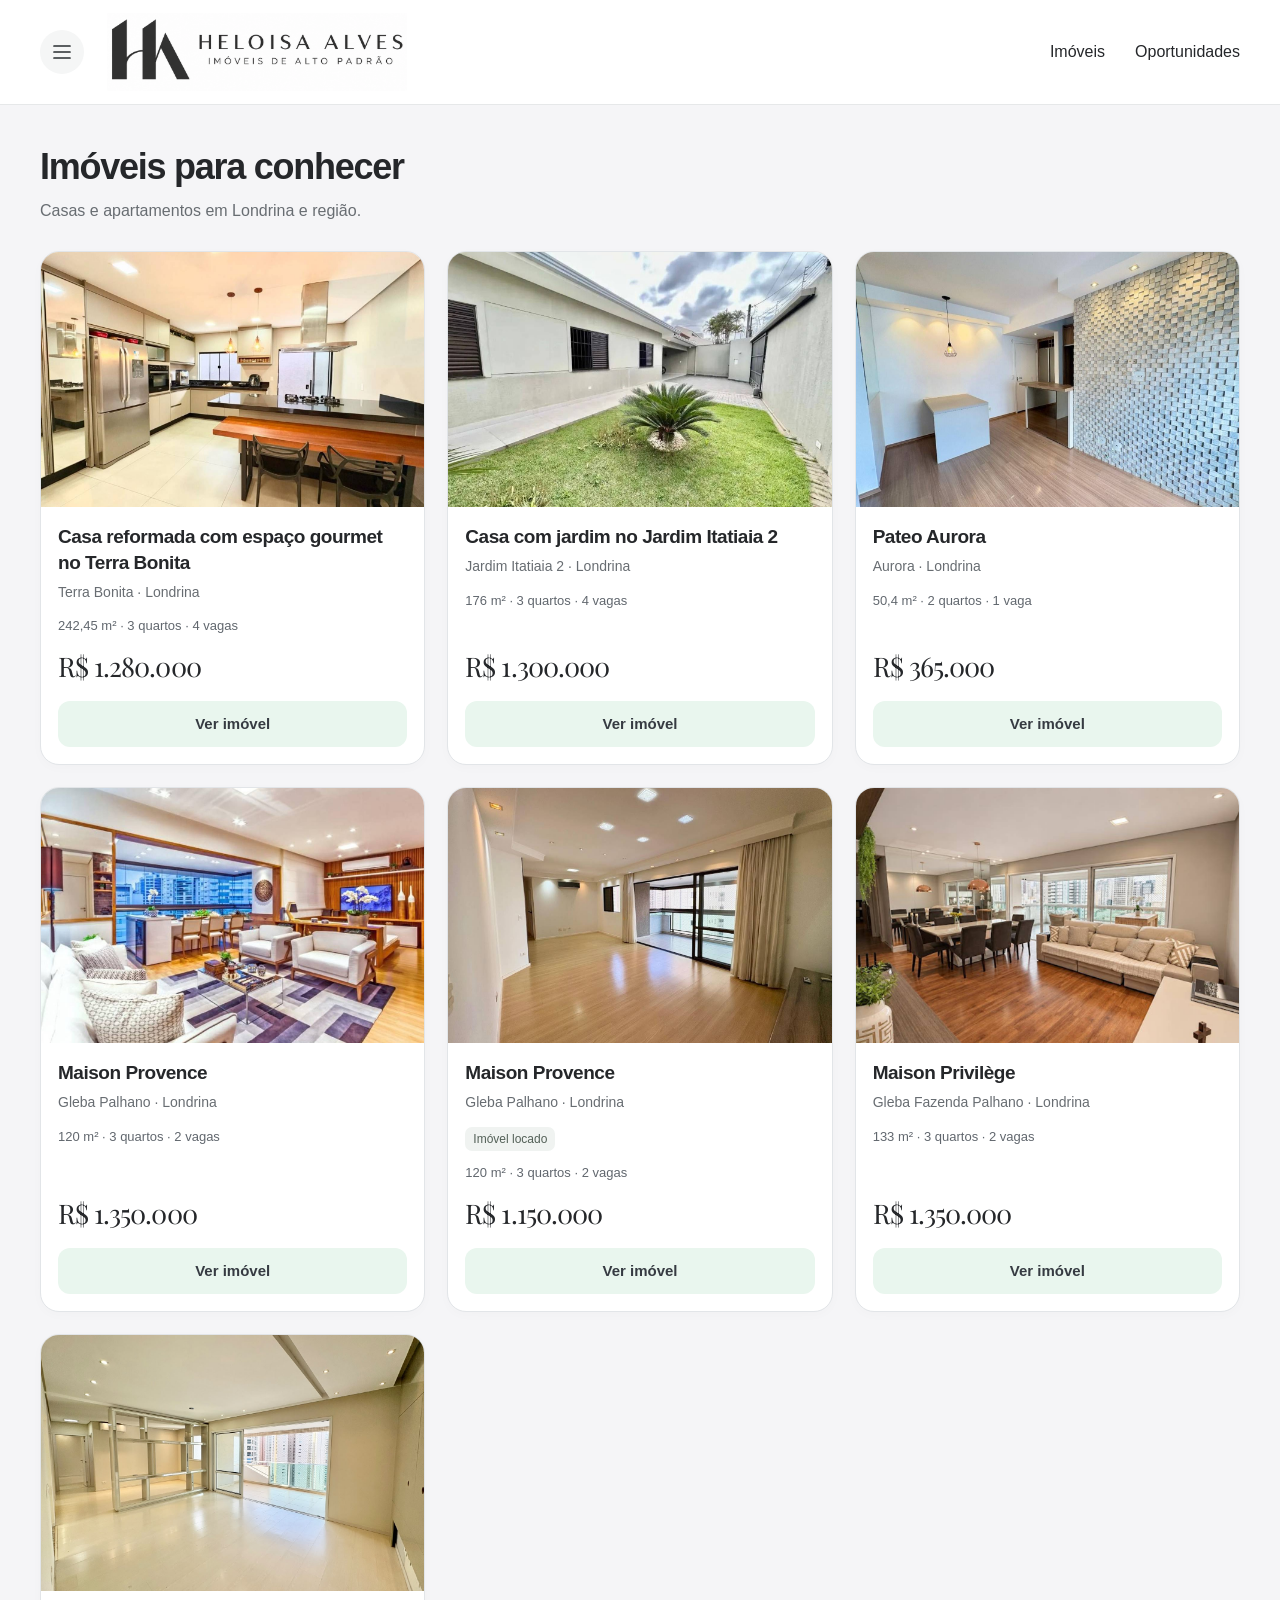
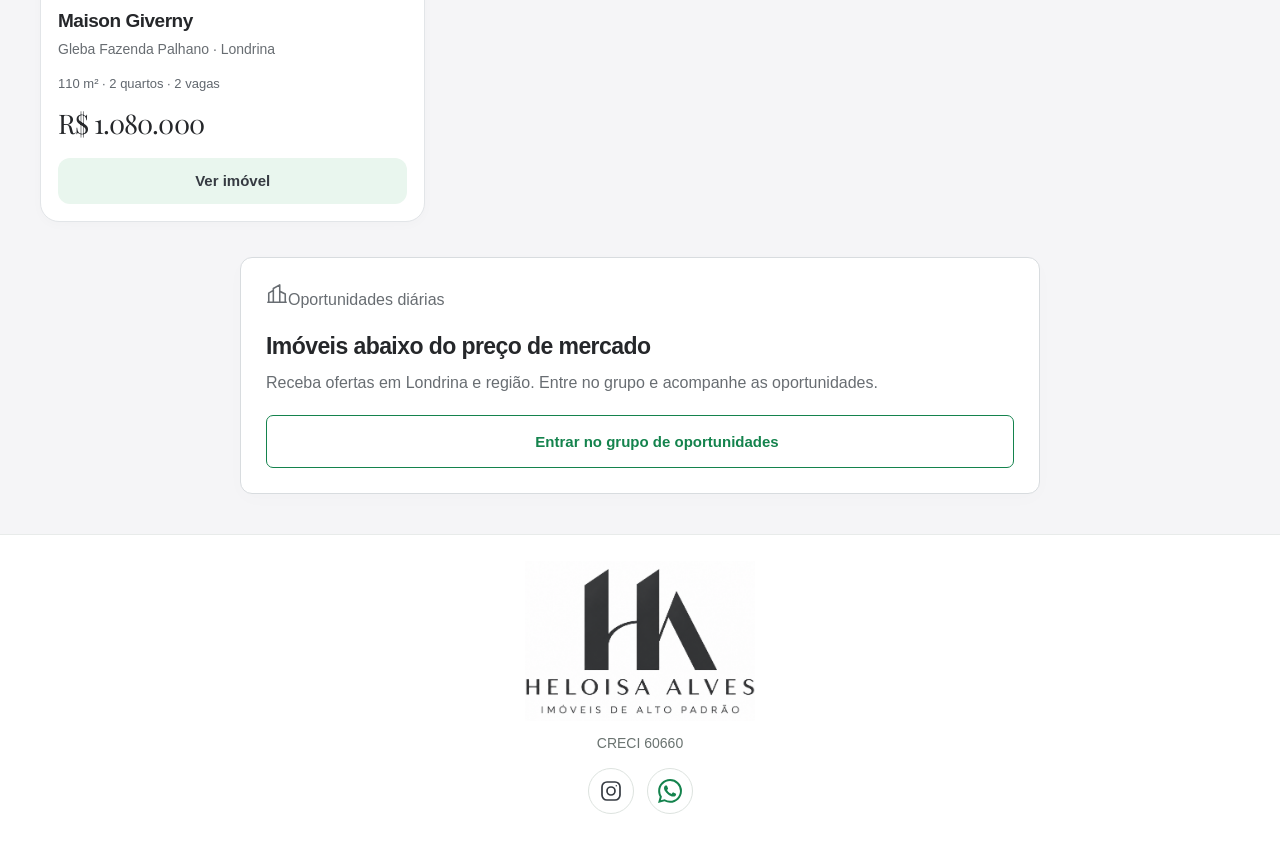
==== commit c91f0ea4: "Aplica grafite e amplia SEO e descoberta por buscadores e IA" ====
--- a/imoveis/index.html
+++ b/imoveis/index.html
@@ -2,11 +2,11 @@
 <meta charset="utf-8"><meta name="viewport" content="width=device-width,initial-scale=1"><title>Casas e apartamentos à venda em Londrina | Heloísa Alves</title><meta name="description" content="Veja casas e apartamentos à venda em Londrina: fotos, preços, localização e características. Tire suas dúvidas ou envie uma proposta pelo WhatsApp."><link rel="canonical" href="https://heloisa-alves.vercel.app/imoveis/">
 <!-- seo:start -->
  <meta name="robots" content="index,follow,max-image-preview:large,max-snippet:-1,max-video-preview:-1">
- <meta name="author" content="Heloísa Alves">
+ <meta name="author" content="Heloísa Alves Imóveis">
  <meta property="og:locale" content="pt_BR"><meta property="og:site_name" content="Heloísa Alves Imóveis"><meta property="og:image:alt" content="Sala do Maison Giverny em Londrina"><meta property="og:image:width" content="1280">
  <meta name="twitter:card" content="summary_large_image"><meta name="twitter:title" content="Casas e apartamentos à venda em Londrina | Heloísa Alves"><meta name="twitter:description" content="Veja casas e apartamentos à venda em Londrina: fotos, preços, localização e características. Tire suas dúvidas ou envie uma proposta pelo WhatsApp."><meta name="twitter:image" content="https://heloisa-alves.vercel.app/assets/photo-2.jpg"><meta name="twitter:image:alt" content="Sala do Maison Giverny em Londrina">
  
- <script type="application/ld+json">{"@context":"https://schema.org","@graph":[{"@type":"RealEstateAgent","@id":"https://heloisa-alves.vercel.app/#corretora","name":"Heloísa Alves Imóveis","url":"https://heloisa-alves.vercel.app/","telephone":"+55-43-98831-8811","logo":"https://heloisa-alves.vercel.app/assets/logo-graphite.png","image":"https://heloisa-alves.vercel.app/assets/logo-graphite.png","sameAs":["https://www.instagram.com/helo_alvesf/"],"areaServed":{"@type":"City","name":"Londrina","containedInPlace":{"@type":"State","name":"Paraná"}},"identifier":{"@type":"PropertyValue","propertyID":"CRECI","value":"60660"}},{"@type":"WebSite","@id":"https://heloisa-alves.vercel.app/#website","url":"https://heloisa-alves.vercel.app/","name":"Heloísa Alves Imóveis","inLanguage":"pt-BR","publisher":{"@id":"https://heloisa-alves.vercel.app/#corretora"}},{"@type":"CollectionPage","@id":"https://heloisa-alves.vercel.app/imoveis/#catalogo","url":"https://heloisa-alves.vercel.app/imoveis/","name":"Imóveis à venda em Londrina","inLanguage":"pt-BR","dateModified":"2026-11-27","isPartOf":{"@id":"https://heloisa-alves.vercel.app/#website"},"publisher":{"@id":"https://heloisa-alves.vercel.app/#corretora"},"mainEntity":{"@type":"ItemList","numberOfItems":7,"itemListElement":[{"@type":"ListItem","position":1,"url":"https://heloisa-alves.vercel.app/imoveis/casa-terra-bonita-242m/","name":"Casa reformada com espaço gourmet no Terra Bonita"},{"@type":"ListItem","position":2,"url":"https://heloisa-alves.vercel.app/imoveis/casa-jardim-itatiaia-176m/","name":"Casa com jardim no Jardim Itatiaia 2"},{"@type":"ListItem","position":3,"url":"https://heloisa-alves.vercel.app/imoveis/pateo-aurora-50m/","name":"Pateo Aurora"},{"@type":"ListItem","position":4,"url":"https://heloisa-alves.vercel.app/imoveis/maison-provence-120m/","name":"Maison Provence"},{"@type":"ListItem","position":5,"url":"https://heloisa-alves.vercel.app/imoveis/maison-provence-para-investir/","name":"Maison Provence"},{"@type":"ListItem","position":6,"url":"https://heloisa-alves.vercel.app/imoveis/maison-privilege-133m/","name":"Maison Privilège"},{"@type":"ListItem","position":7,"url":"https://heloisa-alves.vercel.app/imoveis/maison-giverny/","name":"Maison Giverny"}]}}]}</script>
+ <script type="application/ld+json">{"@context":"https://schema.org","@graph":[{"@type":"RealEstateAgent","@id":"https://heloisa-alves.vercel.app/#corretora","name":"Heloísa Alves Imóveis","url":"https://heloisa-alves.vercel.app/","telephone":"+55-43-98831-8811","logo":"https://heloisa-alves.vercel.app/assets/logo-graphite.png","image":"https://heloisa-alves.vercel.app/assets/logo-graphite.png","sameAs":["https://www.instagram.com/helo_alvesf/"],"areaServed":{"@type":"City","name":"Londrina","containedInPlace":{"@type":"State","name":"Paraná"}},"identifier":{"@type":"PropertyValue","propertyID":"CRECI","value":"60660"},"description":"Casas e apartamentos à venda em Londrina e região. Informações e propostas pelo WhatsApp.","contactPoint":{"@type":"ContactPoint","telephone":"+55-43-98831-8811","contactType":"sales","availableLanguage":["pt-BR"],"url":"https://wa.me/5543988318811"}},{"@type":"WebSite","@id":"https://heloisa-alves.vercel.app/#website","url":"https://heloisa-alves.vercel.app/","name":"Heloísa Alves Imóveis","inLanguage":"pt-BR","publisher":{"@id":"https://heloisa-alves.vercel.app/#corretora"}},{"@type":"CollectionPage","@id":"https://heloisa-alves.vercel.app/imoveis/#catalogo","url":"https://heloisa-alves.vercel.app/imoveis/","name":"Imóveis à venda em Londrina","inLanguage":"pt-BR","dateModified":"2026-11-27","isPartOf":{"@id":"https://heloisa-alves.vercel.app/#website"},"publisher":{"@id":"https://heloisa-alves.vercel.app/#corretora"},"mainEntity":{"@type":"ItemList","numberOfItems":7,"itemListElement":[{"@type":"ListItem","position":1,"url":"https://heloisa-alves.vercel.app/imoveis/casa-terra-bonita-242m/","name":"Casa reformada com espaço gourmet no Terra Bonita"},{"@type":"ListItem","position":2,"url":"https://heloisa-alves.vercel.app/imoveis/casa-jardim-itatiaia-176m/","name":"Casa com jardim no Jardim Itatiaia 2"},{"@type":"ListItem","position":3,"url":"https://heloisa-alves.vercel.app/imoveis/pateo-aurora-50m/","name":"Pateo Aurora"},{"@type":"ListItem","position":4,"url":"https://heloisa-alves.vercel.app/imoveis/maison-provence-120m/","name":"Maison Provence"},{"@type":"ListItem","position":5,"url":"https://heloisa-alves.vercel.app/imoveis/maison-provence-para-investir/","name":"Maison Provence"},{"@type":"ListItem","position":6,"url":"https://heloisa-alves.vercel.app/imoveis/maison-privilege-133m/","name":"Maison Privilège"},{"@type":"ListItem","position":7,"url":"https://heloisa-alves.vercel.app/imoveis/maison-giverny/","name":"Maison Giverny"}]}}]}</script>
  <!-- seo:end -->
 <link rel="icon" href="/assets/favicon-ha.svg" type="image/svg+xml" sizes="any"><link rel="preconnect" href="https://fonts.googleapis.com"><link rel="preconnect" href="https://fonts.gstatic.com" crossorigin><link href="https://fonts.googleapis.com/css2?family=DM+Sans:wght@400;450;500;550;600;650;700&family=Playfair+Display:ital,wght@0,400;0,500;0,600;1,400;1,500&display=swap" rel="stylesheet"><link rel="stylesheet" href="/styles.css"><link rel="stylesheet" href="/video-player.css"><link rel="stylesheet" href="/offer-glass.css"><link rel="stylesheet" href="/ios-refinements.css"><link rel="stylesheet" href="/opportunities-graphite.css"><link rel="stylesheet" href="/price-comparison.css"><link rel="stylesheet" href="/recommendations.css"><link rel="stylesheet" href="/property-pages.css"><link rel="stylesheet" href="/site-shell.css"><script src="/site-shell.js" defer></script><script>window.PROPERTY_PAGE={title:'Imóveis em Londrina'};</script><script>
 (function () {
@@ -95,4 +95,4 @@
         t=l.createElement(r);t.async=1;t.src="https://www.clarity.ms/tag/"+i;
         y=l.getElementsByTagName(r)[0];y.parentNode.insertBefore(t,y);
     })(window, document, "clarity", "script", "zjj10cf0zg");
-</script><meta property="og:title" content="Casas e apartamentos à venda em Londrina | Heloísa Alves"><meta property="og:description" content="Veja casas e apartamentos à venda em Londrina: fotos, preços, localização e características. Tire suas dúvidas ou envie uma proposta pelo WhatsApp."><meta property="og:type" content="website"><meta property="og:image" content="https://heloisa-alves.vercel.app/assets/photo-2.jpg"><meta property="og:url" content="https://heloisa-alves.vercel.app/imoveis/"></head><body class="catalog-page"><header class="site-header"><div class="site-header-inner"><button class="site-menu-toggle" type="button" aria-label="Abrir menu" aria-expanded="false" aria-haspopup="dialog" aria-controls="site-menu"><svg class="site-icon" viewBox="0 0 24 24" aria-hidden="true"><path d="M4 6h16M4 12h16M4 18h16"/></svg></button><a class="site-brand" href="/" aria-label="Heloísa Alves, início"><img src="/assets/logo-horizontal.png" alt="Heloísa Alves · Imóveis de alto padrão" width="2172" height="724"></a><nav class="site-header-nav" aria-label="Navegação principal"><a href="/#imoveis">Imóveis</a><a href="/#oportunidades">Oportunidades</a></nav></div></header><main class="wrap" id="inicio"><div class="catalog-heading"><h1>Imóveis para conhecer</h1><p>Casas e apartamentos em Londrina e região.</p></div><ul class="recommendations-list catalog-grid" aria-label="Imóveis disponíveis"><li><a class="recommendation-card" href="/imoveis/casa-terra-bonita-242m/" aria-label="Conhecer Casa reformada com espaço gourmet no Terra Bonita por R$ 1.280.000"><img src="/assets/imoveis/casa-terra-bonita-242m/foto-01.webp" alt="Ambiente de Casa reformada com espaço gourmet no Terra Bonita" width="600" height="400" loading="lazy"><div class="recommendation-body"><h2 class="recommendation-title">Casa reformada com espaço gourmet no Terra Bonita</h2><p class="recommendation-location">Terra Bonita · Londrina</p><p class="recommendation-facts">242,45 m² · 3 quartos · 4 vagas</p><p class="recommendation-price">R$ 1.280.000</p><span class="recommendation-cta">Ver imóvel</span></div></a></li><li><a class="recommendation-card" href="/imoveis/casa-jardim-itatiaia-176m/" aria-label="Conhecer Casa com jardim no Jardim Itatiaia 2 por R$ 1.300.000"><img src="/assets/imoveis/casa-jardim-itatiaia-176m/foto-01.webp" alt="Ambiente de Casa com jardim no Jardim Itatiaia 2" width="600" height="400" loading="lazy"><div class="recommendation-body"><h2 class="recommendation-title">Casa com jardim no Jardim Itatiaia 2</h2><p class="recommendation-location">Jardim Itatiaia 2 · Londrina</p><p class="recommendation-facts">176 m² · 3 quartos · 4 vagas</p><p class="recommendation-price">R$ 1.300.000</p><span class="recommendation-cta">Ver imóvel</span></div></a></li><li><a class="recommendation-card" href="/imoveis/pateo-aurora-50m/" aria-label="Conhecer Pateo Aurora por R$ 365.000"><img src="/assets/imoveis/pateo-aurora-50m/foto-01.webp" alt="Ambiente de Pateo Aurora" width="600" height="400" loading="lazy"><div class="recommendation-body"><h2 class="recommendation-title">Pateo Aurora</h2><p class="recommendation-location">Aurora · Londrina</p><p class="recommendation-facts">50,4 m² · 2 quartos · 1 vaga</p><p class="recommendation-price">R$ 365.000</p><span class="recommendation-cta">Ver imóvel</span></div></a></li><li><a class="recommendation-card" href="/imoveis/maison-provence-120m/" aria-label="Conhecer Maison Provence por R$ 1.350.000"><img src="/assets/imoveis/maison-provence-120m/foto-01.webp" alt="Ambiente de Maison Provence" width="600" height="400" loading="lazy"><div class="recommendation-body"><h2 class="recommendation-title">Maison Provence</h2><p class="recommendation-location">Gleba Palhano · Londrina</p><p class="recommendation-facts">120 m² · 3 quartos · 2 vagas</p><p class="recommendation-price">R$ 1.350.000</p><span class="recommendation-cta">Ver imóvel</span></div></a></li><li><a class="recommendation-card" href="/imoveis/maison-provence-para-investir/" aria-label="Conhecer Maison Provence por R$ 1.150.000"><img src="/assets/imoveis/maison-provence-para-investir/foto-01.webp" alt="Ambiente de Maison Provence" width="600" height="400" loading="lazy"><div class="recommendation-body"><h2 class="recommendation-title">Maison Provence</h2><p class="recommendation-location">Gleba Palhano · Londrina</p><p class="recommendation-occupied">Imóvel locado</p><p class="recommendation-facts">120 m² · 3 quartos · 2 vagas</p><p class="recommendation-price">R$ 1.150.000</p><span class="recommendation-cta">Ver imóvel</span></div></a></li><li><a class="recommendation-card" href="/imoveis/maison-privilege-133m/" aria-label="Conhecer Maison Privilège por R$ 1.350.000"><img src="/assets/imoveis/maison-privilege-133m/foto-01.webp" alt="Ambiente de Maison Privilège" width="600" height="400" loading="lazy"><div class="recommendation-body"><h2 class="recommendation-title">Maison Privilège</h2><p class="recommendation-location">Gleba Fazenda Palhano · Londrina</p><p class="recommendation-facts">133 m² · 3 quartos · 2 vagas</p><p class="recommendation-price">R$ 1.350.000</p><span class="recommendation-cta">Ver imóvel</span></div></a></li><li><a class="recommendation-card" href="/imoveis/maison-giverny/" aria-label="Conhecer Maison Giverny por R$ 1.080.000"><img src="/assets/photo-2.jpg" alt="Sala ampla do Maison Giverny" width="600" height="400" loading="lazy"><div class="recommendation-body"><h2 class="recommendation-title">Maison Giverny</h2><p class="recommendation-location">Gleba Fazenda Palhano · Londrina</p><p class="recommendation-facts">110 m² · 2 quartos · 2 vagas</p><p class="recommendation-price">R$ 1.080.000</p><span class="recommendation-cta">Ver imóvel</span></div></a></li></ul><section class="opportunities-card" id="grupo" aria-labelledby="opportunities-title"><p class="opportunities-eyebrow"><svg aria-hidden="true" viewBox="0 0 24 24"><path d="M3 21V11l5-3v13M8 21V6l7-4v19M15 21V9l6 3v9M2 21h20"/></svg><span>Oportunidades diárias</span></p><h2 id="opportunities-title">Imóveis abaixo do preço de mercado</h2><p class="opportunities-copy">Receba ofertas em Londrina e região. Entre no grupo e acompanhe as oportunidades.</p><a class="button group-link" href="https://chat.whatsapp.com/D4AI891pdOp2eEPSsWIqWE?s=cl&amp;p=a&amp;iam=2" target="_blank" rel="noopener noreferrer"><svg class="wa-icon" aria-hidden="true" viewBox="0 0 24 24"><use href="#whatsapp-icon"/></svg><span>Entrar no grupo de oportunidades</span></a></section></main><footer class="site-footer"><a class="site-footer-brand" href="/" aria-label="Heloísa Alves, voltar ao início"><img src="/assets/logo-graphite.png" alt="Heloísa Alves · Imóveis de alto padrão" width="1254" height="1254" loading="lazy"></a><p class="site-footer-creci" data-creci>CRECI 60660</p><div class="site-footer-socials"><a class="site-social-link" href="https://www.instagram.com/helo_alvesf/" target="_blank" rel="noopener noreferrer" aria-label="Instagram da marca: @helo_alvesf"><svg class="site-icon" viewBox="0 0 24 24" aria-hidden="true"><rect x="3" y="3" width="18" height="18" rx="5"/><circle cx="12" cy="12" r="4"/><circle cx="17.3" cy="6.7" r=".7" fill="currentColor" stroke="none"/></svg></a><a class="site-social-link site-social-whatsapp whatsapp" href="https://wa.me/5543988318811?text=Ol%C3%A1%21+%F0%9F%91%8B%0AVim+pelo+site+e+gostaria+de+tirar+algumas+d%C3%BAvidas+sobre+os+im%C3%B3veis.%0A%0A%F0%9F%94%97+https%3A%2F%2Fheloisa-alves.vercel.app%2F" target="_blank" rel="noopener noreferrer" aria-label="Atendimento pelo WhatsApp: (43) 98831-8811" data-meta-event="WhatsAppClick"><svg class="site-icon site-icon-fill" viewBox="0 0 24 24" aria-hidden="true"><path d="M17.472 14.382c-.297-.149-1.758-.867-2.03-.967-.273-.099-.471-.148-.67.15-.198.297-.767.966-.94 1.164-.174.198-.347.223-.644.074-.297-.148-1.255-.462-2.39-1.475-.883-.788-1.48-1.761-1.653-2.059-.173-.297-.018-.458.13-.606.134-.133.298-.347.446-.52.149-.174.198-.298.298-.496.099-.198.05-.372-.025-.52-.074-.149-.669-1.612-.916-2.207-.242-.58-.487-.5-.67-.51l-.57-.01c-.198 0-.52.075-.792.372-.272.298-1.04 1.016-1.04 2.48s1.065 2.876 1.213 3.074c.149.198 2.096 3.2 5.077 4.487.709.306 1.262.489 1.694.625.712.226 1.36.194 1.872.118.571-.085 1.758-.719 2.006-1.413.248-.694.248-1.289.173-1.413-.074-.124-.272-.198-.57-.347M12.05 21.785h-.004a9.87 9.87 0 0 1-5.031-1.378l-.361-.214-3.741.982.999-3.648-.235-.374a9.86 9.86 0 0 1-1.51-5.26c.002-5.45 4.436-9.884 9.887-9.884a9.82 9.82 0 0 1 7.021 2.91 9.825 9.825 0 0 1 2.9 7.023c-.003 5.45-4.437 9.883-9.925 9.843M20.46 3.49A11.85 11.85 0 0 0 12.05 0C5.496 0 .163 5.333.16 11.887c0 2.095.547 4.14 1.588 5.942L.06 24l6.306-1.654a11.88 11.88 0 0 0 5.68 1.447h.005c6.554 0 11.887-5.333 11.89-11.888a11.82 11.82 0 0 0-3.48-8.415Z"/></svg></a></div></footer><!-- shared-menu:start --><dialog id="site-menu" class="site-menu" aria-labelledby="site-menu-title"><div class="site-menu-panel"><div class="site-menu-top"><a class="site-brand" href="/" aria-label="Heloísa Alves, início"><img src="/assets/logo-horizontal.png" alt="Heloísa Alves · Imóveis de alto padrão" width="2172" height="724"></a><button class="site-menu-close" type="button" aria-label="Fechar menu"><svg class="site-icon" viewBox="0 0 24 24" aria-hidden="true"><path d="m6 6 12 12M6 18 18 6"/></svg></button></div><h2 id="site-menu-title">Encontre o seu<br>próximo imóvel.</h2><nav class="site-menu-links" aria-label="Explorar o site"><a class="site-menu-card" href="/#imoveis"><span class="site-menu-card-icon"><svg class="site-icon" viewBox="0 0 24 24" aria-hidden="true"><path d="M5 21V4h11v17M16 10h4v11M3 21h19M8 8h5M8 12h5M8 16h5M9 21v-2h3v2"/></svg></span><span class="site-menu-card-copy"><strong>Imóveis</strong><span>Explore casas e apartamentos</span></span></a><a class="site-menu-card" href="/#oportunidades"><span class="site-menu-card-icon"><svg class="site-icon site-icon-fill" viewBox="0 0 24 24" aria-hidden="true"><path d="M17.472 14.382c-.297-.149-1.758-.867-2.03-.967-.273-.099-.471-.148-.67.15-.198.297-.767.966-.94 1.164-.174.198-.347.223-.644.074-.297-.148-1.255-.462-2.39-1.475-.883-.788-1.48-1.761-1.653-2.059-.173-.297-.018-.458.13-.606.134-.133.298-.347.446-.52.149-.174.198-.298.298-.496.099-.198.05-.372-.025-.52-.074-.149-.669-1.612-.916-2.207-.242-.58-.487-.5-.67-.51l-.57-.01c-.198 0-.52.075-.792.372-.272.298-1.04 1.016-1.04 2.48s1.065 2.876 1.213 3.074c.149.198 2.096 3.2 5.077 4.487.709.306 1.262.489 1.694.625.712.226 1.36.194 1.872.118.571-.085 1.758-.719 2.006-1.413.248-.694.248-1.289.173-1.413-.074-.124-.272-.198-.57-.347M12.05 21.785h-.004a9.87 9.87 0 0 1-5.031-1.378l-.361-.214-3.741.982.999-3.648-.235-.374a9.86 9.86 0 0 1-1.51-5.26c.002-5.45 4.436-9.884 9.887-9.884a9.82 9.82 0 0 1 7.021 2.91 9.825 9.825 0 0 1 2.9 7.023c-.003 5.45-4.437 9.883-9.925 9.843M20.46 3.49A11.85 11.85 0 0 0 12.05 0C5.496 0 .163 5.333.16 11.887c0 2.095.547 4.14 1.588 5.942L.06 24l6.306-1.654a11.88 11.88 0 0 0 5.68 1.447h.005c6.554 0 11.887-5.333 11.89-11.888a11.82 11.82 0 0 0-3.48-8.415Z"/></svg></span><span class="site-menu-card-copy"><strong>Oportunidades</strong><span>Encontre boas oportunidades em Londrina e região</span></span></a></nav><div class="site-menu-bottom"><div class="site-menu-social"><a href="https://www.instagram.com/helo_alvesf/" target="_blank" rel="noopener noreferrer" aria-label="Instagram da marca: @helo_alvesf"><svg class="site-icon" viewBox="0 0 24 24" aria-hidden="true"><rect x="3" y="3" width="18" height="18" rx="5"/><circle cx="12" cy="12" r="4"/><circle cx="17.3" cy="6.7" r=".7" fill="currentColor" stroke="none"/></svg><span>@helo_alvesf</span></a><span data-creci>CRECI 60660</span></div><a class="site-menu-contact whatsapp" href="https://wa.me/5543988318811?text=Ol%C3%A1%21+%F0%9F%91%8B%0AVim+pelo+site+e+gostaria+de+tirar+algumas+d%C3%BAvidas+sobre+os+im%C3%B3veis.%0A%0A%F0%9F%94%97+https%3A%2F%2Fheloisa-alves.vercel.app%2F" target="_blank" rel="noopener noreferrer" data-meta-event="WhatsAppClick"><svg class="site-icon site-icon-fill" viewBox="0 0 24 24" aria-hidden="true"><path d="M17.472 14.382c-.297-.149-1.758-.867-2.03-.967-.273-.099-.471-.148-.67.15-.198.297-.767.966-.94 1.164-.174.198-.347.223-.644.074-.297-.148-1.255-.462-2.39-1.475-.883-.788-1.48-1.761-1.653-2.059-.173-.297-.018-.458.13-.606.134-.133.298-.347.446-.52.149-.174.198-.298.298-.496.099-.198.05-.372-.025-.52-.074-.149-.669-1.612-.916-2.207-.242-.58-.487-.5-.67-.51l-.57-.01c-.198 0-.52.075-.792.372-.272.298-1.04 1.016-1.04 2.48s1.065 2.876 1.213 3.074c.149.198 2.096 3.2 5.077 4.487.709.306 1.262.489 1.694.625.712.226 1.36.194 1.872.118.571-.085 1.758-.719 2.006-1.413.248-.694.248-1.289.173-1.413-.074-.124-.272-.198-.57-.347M12.05 21.785h-.004a9.87 9.87 0 0 1-5.031-1.378l-.361-.214-3.741.982.999-3.648-.235-.374a9.86 9.86 0 0 1-1.51-5.26c.002-5.45 4.436-9.884 9.887-9.884a9.82 9.82 0 0 1 7.021 2.91 9.825 9.825 0 0 1 2.9 7.023c-.003 5.45-4.437 9.883-9.925 9.843M20.46 3.49A11.85 11.85 0 0 0 12.05 0C5.496 0 .163 5.333.16 11.887c0 2.095.547 4.14 1.588 5.942L.06 24l6.306-1.654a11.88 11.88 0 0 0 5.68 1.447h.005c6.554 0 11.887-5.333 11.89-11.888a11.82 11.82 0 0 0-3.48-8.415Z"/></svg><span>Tirar dúvidas</span></a></div></div></dialog><!-- shared-menu:end --></body></html>+</script><meta property="og:title" content="Casas e apartamentos à venda em Londrina | Heloísa Alves"><meta property="og:description" content="Veja casas e apartamentos à venda em Londrina: fotos, preços, localização e características. Tire suas dúvidas ou envie uma proposta pelo WhatsApp."><meta property="og:type" content="website"><meta property="og:image" content="https://heloisa-alves.vercel.app/assets/photo-2.jpg"><meta property="og:url" content="https://heloisa-alves.vercel.app/imoveis/"><link rel="stylesheet" href="/graphite-brand.css"></head><body class="catalog-page"><header class="site-header"><div class="site-header-inner"><button class="site-menu-toggle" type="button" aria-label="Abrir menu" aria-expanded="false" aria-haspopup="dialog" aria-controls="site-menu"><svg class="site-icon" viewBox="0 0 24 24" aria-hidden="true"><path d="M4 6h16M4 12h16M4 18h16"/></svg></button><a class="site-brand" href="/" aria-label="Heloísa Alves, início"><img src="/assets/logo-horizontal.png" alt="Heloísa Alves · Imóveis de alto padrão" width="2172" height="724"></a><nav class="site-header-nav" aria-label="Navegação principal"><a href="/#imoveis">Imóveis</a><a href="/#oportunidades">Oportunidades</a></nav></div></header><main class="wrap" id="inicio"><div class="catalog-heading"><h1>Imóveis para conhecer</h1><p>Casas e apartamentos em Londrina e região.</p></div><ul class="recommendations-list catalog-grid" aria-label="Imóveis disponíveis"><li><a class="recommendation-card" href="/imoveis/casa-terra-bonita-242m/" aria-label="Conhecer Casa reformada com espaço gourmet no Terra Bonita por R$ 1.280.000"><img src="/assets/imoveis/casa-terra-bonita-242m/foto-01.webp" alt="Ambiente de Casa reformada com espaço gourmet no Terra Bonita" width="600" height="400" loading="lazy"><div class="recommendation-body"><h2 class="recommendation-title">Casa reformada com espaço gourmet no Terra Bonita</h2><p class="recommendation-location">Terra Bonita · Londrina</p><p class="recommendation-facts">242,45 m² · 3 quartos · 4 vagas</p><p class="recommendation-price">R$ 1.280.000</p><span class="recommendation-cta">Ver imóvel</span></div></a></li><li><a class="recommendation-card" href="/imoveis/casa-jardim-itatiaia-176m/" aria-label="Conhecer Casa com jardim no Jardim Itatiaia 2 por R$ 1.300.000"><img src="/assets/imoveis/casa-jardim-itatiaia-176m/foto-01.webp" alt="Ambiente de Casa com jardim no Jardim Itatiaia 2" width="600" height="400" loading="lazy"><div class="recommendation-body"><h2 class="recommendation-title">Casa com jardim no Jardim Itatiaia 2</h2><p class="recommendation-location">Jardim Itatiaia 2 · Londrina</p><p class="recommendation-facts">176 m² · 3 quartos · 4 vagas</p><p class="recommendation-price">R$ 1.300.000</p><span class="recommendation-cta">Ver imóvel</span></div></a></li><li><a class="recommendation-card" href="/imoveis/pateo-aurora-50m/" aria-label="Conhecer Pateo Aurora por R$ 365.000"><img src="/assets/imoveis/pateo-aurora-50m/foto-01.webp" alt="Ambiente de Pateo Aurora" width="600" height="400" loading="lazy"><div class="recommendation-body"><h2 class="recommendation-title">Pateo Aurora</h2><p class="recommendation-location">Aurora · Londrina</p><p class="recommendation-facts">50,4 m² · 2 quartos · 1 vaga</p><p class="recommendation-price">R$ 365.000</p><span class="recommendation-cta">Ver imóvel</span></div></a></li><li><a class="recommendation-card" href="/imoveis/maison-provence-120m/" aria-label="Conhecer Maison Provence por R$ 1.350.000"><img src="/assets/imoveis/maison-provence-120m/foto-01.webp" alt="Ambiente de Maison Provence" width="600" height="400" loading="lazy"><div class="recommendation-body"><h2 class="recommendation-title">Maison Provence</h2><p class="recommendation-location">Gleba Palhano · Londrina</p><p class="recommendation-facts">120 m² · 3 quartos · 2 vagas</p><p class="recommendation-price">R$ 1.350.000</p><span class="recommendation-cta">Ver imóvel</span></div></a></li><li><a class="recommendation-card" href="/imoveis/maison-provence-para-investir/" aria-label="Conhecer Maison Provence por R$ 1.150.000"><img src="/assets/imoveis/maison-provence-para-investir/foto-01.webp" alt="Ambiente de Maison Provence" width="600" height="400" loading="lazy"><div class="recommendation-body"><h2 class="recommendation-title">Maison Provence</h2><p class="recommendation-location">Gleba Palhano · Londrina</p><p class="recommendation-occupied">Imóvel locado</p><p class="recommendation-facts">120 m² · 3 quartos · 2 vagas</p><p class="recommendation-price">R$ 1.150.000</p><span class="recommendation-cta">Ver imóvel</span></div></a></li><li><a class="recommendation-card" href="/imoveis/maison-privilege-133m/" aria-label="Conhecer Maison Privilège por R$ 1.350.000"><img src="/assets/imoveis/maison-privilege-133m/foto-01.webp" alt="Ambiente de Maison Privilège" width="600" height="400" loading="lazy"><div class="recommendation-body"><h2 class="recommendation-title">Maison Privilège</h2><p class="recommendation-location">Gleba Fazenda Palhano · Londrina</p><p class="recommendation-facts">133 m² · 3 quartos · 2 vagas</p><p class="recommendation-price">R$ 1.350.000</p><span class="recommendation-cta">Ver imóvel</span></div></a></li><li><a class="recommendation-card" href="/imoveis/maison-giverny/" aria-label="Conhecer Maison Giverny por R$ 1.080.000"><img src="/assets/photo-2.jpg" alt="Sala ampla do Maison Giverny" width="600" height="400" loading="lazy"><div class="recommendation-body"><h2 class="recommendation-title">Maison Giverny</h2><p class="recommendation-location">Gleba Fazenda Palhano · Londrina</p><p class="recommendation-facts">110 m² · 2 quartos · 2 vagas</p><p class="recommendation-price">R$ 1.080.000</p><span class="recommendation-cta">Ver imóvel</span></div></a></li></ul><section class="opportunities-card" id="grupo" aria-labelledby="opportunities-title"><p class="opportunities-eyebrow"><svg aria-hidden="true" viewBox="0 0 24 24"><path d="M3 21V11l5-3v13M8 21V6l7-4v19M15 21V9l6 3v9M2 21h20"/></svg><span>Oportunidades diárias</span></p><h2 id="opportunities-title">Imóveis abaixo do preço de mercado</h2><p class="opportunities-copy">Receba ofertas em Londrina e região. Entre no grupo e acompanhe as oportunidades.</p><a class="button group-link" href="https://chat.whatsapp.com/D4AI891pdOp2eEPSsWIqWE?s=cl&amp;p=a&amp;iam=2" target="_blank" rel="noopener noreferrer"><svg class="wa-icon" aria-hidden="true" viewBox="0 0 24 24"><use href="#whatsapp-icon"/></svg><span>Entrar no grupo de oportunidades</span></a></section></main><footer class="site-footer"><a class="site-footer-brand" href="/" aria-label="Heloísa Alves, voltar ao início"><img src="/assets/logo-graphite.png" alt="Heloísa Alves · Imóveis de alto padrão" width="1254" height="1254" loading="lazy"></a><p class="site-footer-creci" data-creci>CRECI 60660</p><div class="site-footer-socials"><a class="site-social-link" href="https://www.instagram.com/helo_alvesf/" target="_blank" rel="noopener noreferrer" aria-label="Instagram da marca: @helo_alvesf"><svg class="site-icon" viewBox="0 0 24 24" aria-hidden="true"><rect x="3" y="3" width="18" height="18" rx="5"/><circle cx="12" cy="12" r="4"/><circle cx="17.3" cy="6.7" r=".7" fill="currentColor" stroke="none"/></svg></a><a class="site-social-link site-social-whatsapp whatsapp" href="https://wa.me/5543988318811?text=Ol%C3%A1%21+%F0%9F%91%8B%0AVim+pelo+site+e+gostaria+de+tirar+algumas+d%C3%BAvidas+sobre+os+im%C3%B3veis.%0A%0A%F0%9F%94%97+https%3A%2F%2Fheloisa-alves.vercel.app%2F" target="_blank" rel="noopener noreferrer" aria-label="Atendimento pelo WhatsApp: (43) 98831-8811" data-meta-event="WhatsAppClick"><svg class="site-icon site-icon-fill" viewBox="0 0 24 24" aria-hidden="true"><path d="M17.472 14.382c-.297-.149-1.758-.867-2.03-.967-.273-.099-.471-.148-.67.15-.198.297-.767.966-.94 1.164-.174.198-.347.223-.644.074-.297-.148-1.255-.462-2.39-1.475-.883-.788-1.48-1.761-1.653-2.059-.173-.297-.018-.458.13-.606.134-.133.298-.347.446-.52.149-.174.198-.298.298-.496.099-.198.05-.372-.025-.52-.074-.149-.669-1.612-.916-2.207-.242-.58-.487-.5-.67-.51l-.57-.01c-.198 0-.52.075-.792.372-.272.298-1.04 1.016-1.04 2.48s1.065 2.876 1.213 3.074c.149.198 2.096 3.2 5.077 4.487.709.306 1.262.489 1.694.625.712.226 1.36.194 1.872.118.571-.085 1.758-.719 2.006-1.413.248-.694.248-1.289.173-1.413-.074-.124-.272-.198-.57-.347M12.05 21.785h-.004a9.87 9.87 0 0 1-5.031-1.378l-.361-.214-3.741.982.999-3.648-.235-.374a9.86 9.86 0 0 1-1.51-5.26c.002-5.45 4.436-9.884 9.887-9.884a9.82 9.82 0 0 1 7.021 2.91 9.825 9.825 0 0 1 2.9 7.023c-.003 5.45-4.437 9.883-9.925 9.843M20.46 3.49A11.85 11.85 0 0 0 12.05 0C5.496 0 .163 5.333.16 11.887c0 2.095.547 4.14 1.588 5.942L.06 24l6.306-1.654a11.88 11.88 0 0 0 5.68 1.447h.005c6.554 0 11.887-5.333 11.89-11.888a11.82 11.82 0 0 0-3.48-8.415Z"/></svg></a></div></footer><!-- shared-menu:start --><dialog id="site-menu" class="site-menu" aria-labelledby="site-menu-title"><div class="site-menu-panel"><div class="site-menu-top"><a class="site-brand" href="/" aria-label="Heloísa Alves, início"><img src="/assets/logo-horizontal.png" alt="Heloísa Alves · Imóveis de alto padrão" width="2172" height="724"></a><button class="site-menu-close" type="button" aria-label="Fechar menu"><svg class="site-icon" viewBox="0 0 24 24" aria-hidden="true"><path d="m6 6 12 12M6 18 18 6"/></svg></button></div><h2 id="site-menu-title">Encontre o seu<br>próximo imóvel.</h2><nav class="site-menu-links" aria-label="Explorar o site"><a class="site-menu-card" href="/#imoveis"><span class="site-menu-card-icon"><svg class="site-icon" viewBox="0 0 24 24" aria-hidden="true"><path d="M5 21V4h11v17M16 10h4v11M3 21h19M8 8h5M8 12h5M8 16h5M9 21v-2h3v2"/></svg></span><span class="site-menu-card-copy"><strong>Imóveis</strong><span>Explore casas e apartamentos</span></span></a><a class="site-menu-card" href="/#oportunidades"><span class="site-menu-card-icon"><svg class="site-icon site-icon-fill" viewBox="0 0 24 24" aria-hidden="true"><path d="M17.472 14.382c-.297-.149-1.758-.867-2.03-.967-.273-.099-.471-.148-.67.15-.198.297-.767.966-.94 1.164-.174.198-.347.223-.644.074-.297-.148-1.255-.462-2.39-1.475-.883-.788-1.48-1.761-1.653-2.059-.173-.297-.018-.458.13-.606.134-.133.298-.347.446-.52.149-.174.198-.298.298-.496.099-.198.05-.372-.025-.52-.074-.149-.669-1.612-.916-2.207-.242-.58-.487-.5-.67-.51l-.57-.01c-.198 0-.52.075-.792.372-.272.298-1.04 1.016-1.04 2.48s1.065 2.876 1.213 3.074c.149.198 2.096 3.2 5.077 4.487.709.306 1.262.489 1.694.625.712.226 1.36.194 1.872.118.571-.085 1.758-.719 2.006-1.413.248-.694.248-1.289.173-1.413-.074-.124-.272-.198-.57-.347M12.05 21.785h-.004a9.87 9.87 0 0 1-5.031-1.378l-.361-.214-3.741.982.999-3.648-.235-.374a9.86 9.86 0 0 1-1.51-5.26c.002-5.45 4.436-9.884 9.887-9.884a9.82 9.82 0 0 1 7.021 2.91 9.825 9.825 0 0 1 2.9 7.023c-.003 5.45-4.437 9.883-9.925 9.843M20.46 3.49A11.85 11.85 0 0 0 12.05 0C5.496 0 .163 5.333.16 11.887c0 2.095.547 4.14 1.588 5.942L.06 24l6.306-1.654a11.88 11.88 0 0 0 5.68 1.447h.005c6.554 0 11.887-5.333 11.89-11.888a11.82 11.82 0 0 0-3.48-8.415Z"/></svg></span><span class="site-menu-card-copy"><strong>Oportunidades</strong><span>Encontre boas oportunidades em Londrina e região</span></span></a></nav><div class="site-menu-bottom"><div class="site-menu-social"><a href="https://www.instagram.com/helo_alvesf/" target="_blank" rel="noopener noreferrer" aria-label="Instagram da marca: @helo_alvesf"><svg class="site-icon" viewBox="0 0 24 24" aria-hidden="true"><rect x="3" y="3" width="18" height="18" rx="5"/><circle cx="12" cy="12" r="4"/><circle cx="17.3" cy="6.7" r=".7" fill="currentColor" stroke="none"/></svg><span>@helo_alvesf</span></a><span data-creci>CRECI 60660</span></div><a class="site-menu-contact whatsapp" href="https://wa.me/5543988318811?text=Ol%C3%A1%21+%F0%9F%91%8B%0AVim+pelo+site+e+gostaria+de+tirar+algumas+d%C3%BAvidas+sobre+os+im%C3%B3veis.%0A%0A%F0%9F%94%97+https%3A%2F%2Fheloisa-alves.vercel.app%2F" target="_blank" rel="noopener noreferrer" data-meta-event="WhatsAppClick"><svg class="site-icon site-icon-fill" viewBox="0 0 24 24" aria-hidden="true"><path d="M17.472 14.382c-.297-.149-1.758-.867-2.03-.967-.273-.099-.471-.148-.67.15-.198.297-.767.966-.94 1.164-.174.198-.347.223-.644.074-.297-.148-1.255-.462-2.39-1.475-.883-.788-1.48-1.761-1.653-2.059-.173-.297-.018-.458.13-.606.134-.133.298-.347.446-.52.149-.174.198-.298.298-.496.099-.198.05-.372-.025-.52-.074-.149-.669-1.612-.916-2.207-.242-.58-.487-.5-.67-.51l-.57-.01c-.198 0-.52.075-.792.372-.272.298-1.04 1.016-1.04 2.48s1.065 2.876 1.213 3.074c.149.198 2.096 3.2 5.077 4.487.709.306 1.262.489 1.694.625.712.226 1.36.194 1.872.118.571-.085 1.758-.719 2.006-1.413.248-.694.248-1.289.173-1.413-.074-.124-.272-.198-.57-.347M12.05 21.785h-.004a9.87 9.87 0 0 1-5.031-1.378l-.361-.214-3.741.982.999-3.648-.235-.374a9.86 9.86 0 0 1-1.51-5.26c.002-5.45 4.436-9.884 9.887-9.884a9.82 9.82 0 0 1 7.021 2.91 9.825 9.825 0 0 1 2.9 7.023c-.003 5.45-4.437 9.883-9.925 9.843M20.46 3.49A11.85 11.85 0 0 0 12.05 0C5.496 0 .163 5.333.16 11.887c0 2.095.547 4.14 1.588 5.942L.06 24l6.306-1.654a11.88 11.88 0 0 0 5.68 1.447h.005c6.554 0 11.887-5.333 11.89-11.888a11.82 11.82 0 0 0-3.48-8.415Z"/></svg><span>Tirar dúvidas</span></a></div></div></dialog><!-- shared-menu:end --></body></html>
--- a/graphite-brand.css
+++ b/graphite-brand.css
@@ -0,0 +1,42 @@
+:root{--accent:#363b42;--accent-hover:#25292e;--accent-soft:#eef0f3;--green:var(--accent);--whatsapp-green:#14834d}
+.whatsapp,.group-link,.home-contact-button,.home-group-button,.site-menu-contact,.site-social-whatsapp,.home-whatsapp{--green:var(--whatsapp-green)}
+.home-search:focus-within{border-color:var(--accent);box-shadow:0 0 0 3px #363b4214}
+body.home-page .home-filters button[aria-pressed=true]{background:var(--accent);border-color:var(--accent);color:#fff}
+body.home-page .home-filters button:hover{background:#f0f2f4}
+body.home-page .home-filters button[aria-pressed=true]:hover{background:var(--accent-hover)}
+.home-opportunities{background:#f3f4f6}
+.site-menu-card-icon{background:var(--accent-soft);color:var(--accent)}
+.site-menu-toggle:hover,.site-menu-close:hover,.site-menu-card:hover,.site-social-link:not(.site-social-whatsapp):hover{background:#f1f3f5}
+.site-menu-card:hover{border-color:#c5ccd3}
+.site-menu-social>a,.site-social-link:not(.site-social-whatsapp){color:var(--accent)}
+.recommendations-browse,.recommendation-cta,.recommendations-continue{color:var(--accent)}
+.recommendations-nav{color:var(--accent)}
+.occupied-note{background:#f4f5f6;border-color:#dfe3e7;color:#4d565f}
+.amenity-check{stroke:var(--accent)}
+.price-comparison .market-percentage{background:var(--accent-soft);color:var(--accent)}
+.offer-field input:focus,.offer-field select:focus,.offer-field textarea:focus{box-shadow:0 0 0 3px #363b4214}
+.offer-kind-options>button[aria-pressed=true]{border-color:#8d969f;background:#f0f2f5}
+.property-price-pin{color:var(--accent)}
+.property-price-pin small{background:#edf0f3;color:var(--accent)}
+.property-price-pin:focus-visible,.map-card-track:focus-visible{outline-color:var(--accent)}
+.map-area-actions button,.map-building-options button{color:var(--accent);border-color:#d8dde3}
+.map-area-actions button:hover{background:#f0f2f5}
+.map-building-options button[aria-pressed=true]{border-color:#a0a8b1;background:var(--accent-soft);color:var(--accent)}
+.home-map-dialog .map-back-to-list{color:var(--accent);border-color:#d8dde3}
+.home-map-dialog .map-back-to-list:hover{background:#f0f2f5}
+.map-card-counter{color:#59616b;border-color:#dfe3e7}
+.map-canvas-wrap .leaflet-control-zoom a,.map-canvas-wrap .leaflet-control-attribution a{color:var(--accent)}
+.video-progress::-webkit-slider-runnable-track{background:linear-gradient(to right,#c9cfd6 var(--progress),#ffffff58 var(--progress))}
+.video-progress::-moz-range-progress{background:#c9cfd6}
+.video-progress::-webkit-slider-thumb{background:#e1e5e9;box-shadow:0 0 0 4px #ffffff18}
+.video-progress::-moz-range-thumb{background:#e1e5e9}
+.property-questions{margin:0 0 28px;color:var(--ink)}
+.property-questions details,.home-search-guide details{border:1px solid #dfe3e7;border-radius:17px;background:#fff}
+.property-questions summary,.home-search-guide summary{padding:17px 19px;min-height:52px;font-size:16px;font-weight:550;line-height:1.5;cursor:pointer}
+.property-questions dl{padding:0 19px 20px;margin:0}
+.property-questions dt{font-size:15px;font-weight:600;line-height:1.5;margin-top:17px}
+.property-questions dt:first-child{margin-top:0}
+.property-questions dd{font-size:15px;color:#58616a;line-height:1.7;margin:5px 0 0}
+.home-search-guide{margin:28px 0 0}
+.home-search-guide details>p{font-size:15px;color:#58616a;line-height:1.7;margin:0;padding:0 19px 16px}
+.home-search-guide details>p:last-child{padding-bottom:20px}
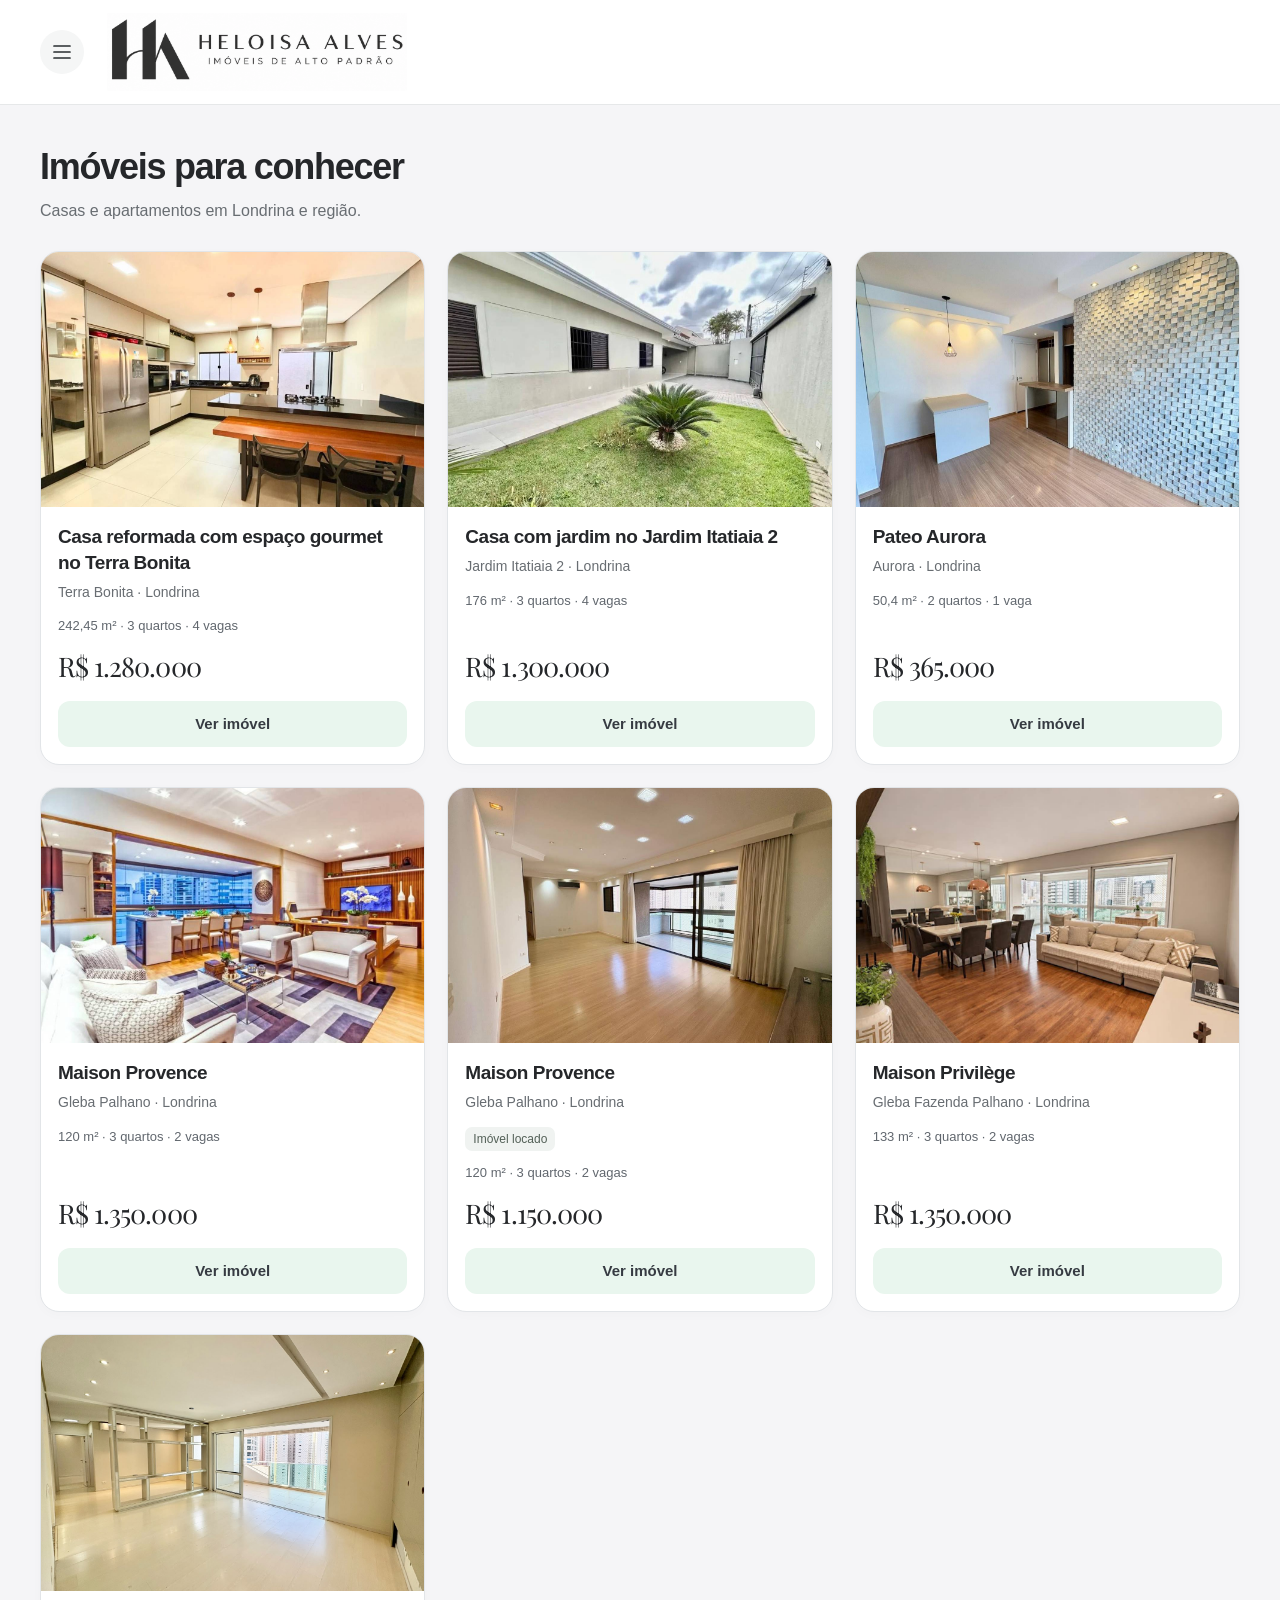
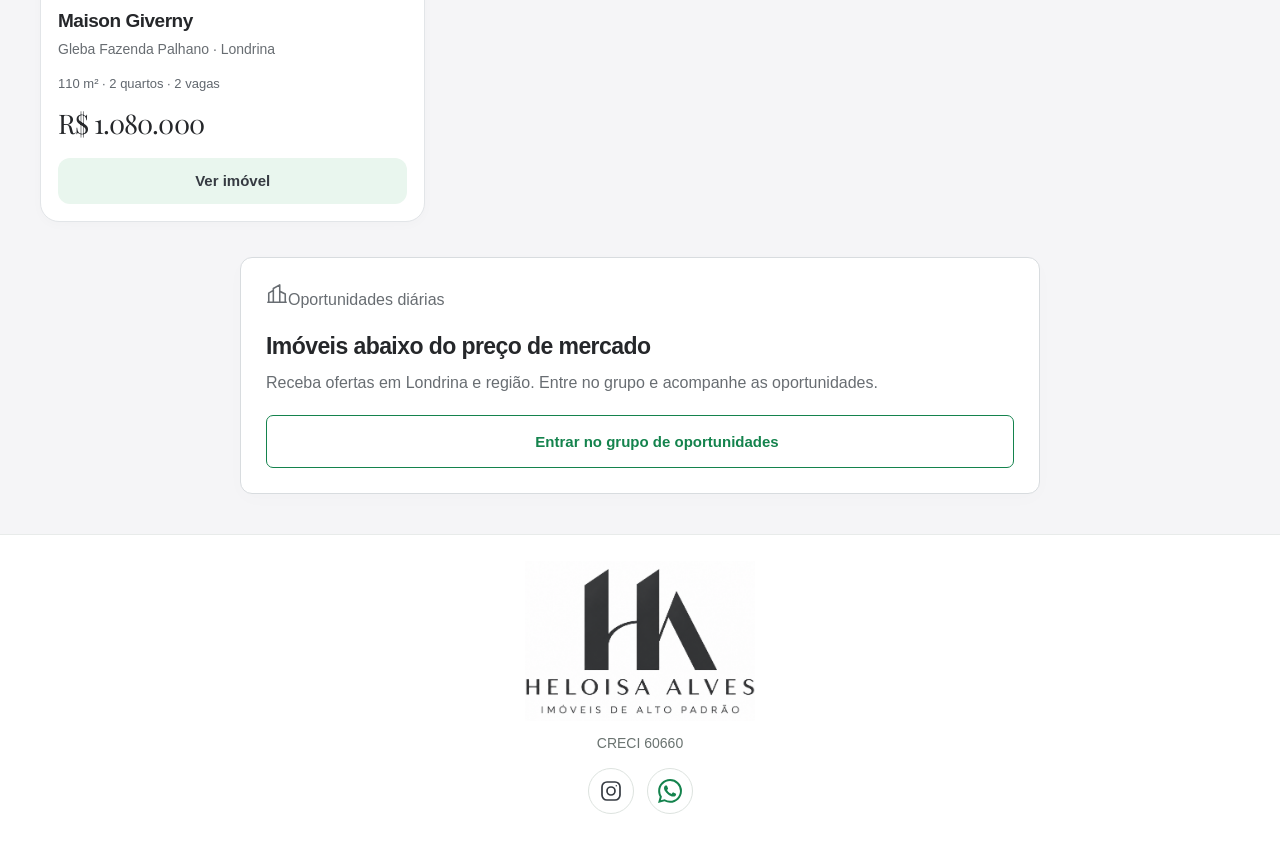
==== commit e25a16e2: "Adiciona mapa nos anuncios e corrige contexto das mensagens de WhatsApp" ====
--- a/imoveis/index.html
+++ b/imoveis/index.html
@@ -95,4 +95,4 @@
         t=l.createElement(r);t.async=1;t.src="https://www.clarity.ms/tag/"+i;
         y=l.getElementsByTagName(r)[0];y.parentNode.insertBefore(t,y);
     })(window, document, "clarity", "script", "zjj10cf0zg");
-</script><meta property="og:title" content="Casas e apartamentos à venda em Londrina | Heloísa Alves"><meta property="og:description" content="Veja casas e apartamentos à venda em Londrina: fotos, preços, localização e características. Tire suas dúvidas ou envie uma proposta pelo WhatsApp."><meta property="og:type" content="website"><meta property="og:image" content="https://heloisa-alves.vercel.app/assets/photo-2.jpg"><meta property="og:url" content="https://heloisa-alves.vercel.app/imoveis/"><link rel="stylesheet" href="/graphite-brand.css"></head><body class="catalog-page"><header class="site-header"><div class="site-header-inner"><button class="site-menu-toggle" type="button" aria-label="Abrir menu" aria-expanded="false" aria-haspopup="dialog" aria-controls="site-menu"><svg class="site-icon" viewBox="0 0 24 24" aria-hidden="true"><path d="M4 6h16M4 12h16M4 18h16"/></svg></button><a class="site-brand" href="/" aria-label="Heloísa Alves, início"><img src="/assets/logo-horizontal.png" alt="Heloísa Alves · Imóveis de alto padrão" width="2172" height="724"></a><nav class="site-header-nav" aria-label="Navegação principal"><a href="/#imoveis">Imóveis</a><a href="/#oportunidades">Oportunidades</a></nav></div></header><main class="wrap" id="inicio"><div class="catalog-heading"><h1>Imóveis para conhecer</h1><p>Casas e apartamentos em Londrina e região.</p></div><ul class="recommendations-list catalog-grid" aria-label="Imóveis disponíveis"><li><a class="recommendation-card" href="/imoveis/casa-terra-bonita-242m/" aria-label="Conhecer Casa reformada com espaço gourmet no Terra Bonita por R$ 1.280.000"><img src="/assets/imoveis/casa-terra-bonita-242m/foto-01.webp" alt="Ambiente de Casa reformada com espaço gourmet no Terra Bonita" width="600" height="400" loading="lazy"><div class="recommendation-body"><h2 class="recommendation-title">Casa reformada com espaço gourmet no Terra Bonita</h2><p class="recommendation-location">Terra Bonita · Londrina</p><p class="recommendation-facts">242,45 m² · 3 quartos · 4 vagas</p><p class="recommendation-price">R$ 1.280.000</p><span class="recommendation-cta">Ver imóvel</span></div></a></li><li><a class="recommendation-card" href="/imoveis/casa-jardim-itatiaia-176m/" aria-label="Conhecer Casa com jardim no Jardim Itatiaia 2 por R$ 1.300.000"><img src="/assets/imoveis/casa-jardim-itatiaia-176m/foto-01.webp" alt="Ambiente de Casa com jardim no Jardim Itatiaia 2" width="600" height="400" loading="lazy"><div class="recommendation-body"><h2 class="recommendation-title">Casa com jardim no Jardim Itatiaia 2</h2><p class="recommendation-location">Jardim Itatiaia 2 · Londrina</p><p class="recommendation-facts">176 m² · 3 quartos · 4 vagas</p><p class="recommendation-price">R$ 1.300.000</p><span class="recommendation-cta">Ver imóvel</span></div></a></li><li><a class="recommendation-card" href="/imoveis/pateo-aurora-50m/" aria-label="Conhecer Pateo Aurora por R$ 365.000"><img src="/assets/imoveis/pateo-aurora-50m/foto-01.webp" alt="Ambiente de Pateo Aurora" width="600" height="400" loading="lazy"><div class="recommendation-body"><h2 class="recommendation-title">Pateo Aurora</h2><p class="recommendation-location">Aurora · Londrina</p><p class="recommendation-facts">50,4 m² · 2 quartos · 1 vaga</p><p class="recommendation-price">R$ 365.000</p><span class="recommendation-cta">Ver imóvel</span></div></a></li><li><a class="recommendation-card" href="/imoveis/maison-provence-120m/" aria-label="Conhecer Maison Provence por R$ 1.350.000"><img src="/assets/imoveis/maison-provence-120m/foto-01.webp" alt="Ambiente de Maison Provence" width="600" height="400" loading="lazy"><div class="recommendation-body"><h2 class="recommendation-title">Maison Provence</h2><p class="recommendation-location">Gleba Palhano · Londrina</p><p class="recommendation-facts">120 m² · 3 quartos · 2 vagas</p><p class="recommendation-price">R$ 1.350.000</p><span class="recommendation-cta">Ver imóvel</span></div></a></li><li><a class="recommendation-card" href="/imoveis/maison-provence-para-investir/" aria-label="Conhecer Maison Provence por R$ 1.150.000"><img src="/assets/imoveis/maison-provence-para-investir/foto-01.webp" alt="Ambiente de Maison Provence" width="600" height="400" loading="lazy"><div class="recommendation-body"><h2 class="recommendation-title">Maison Provence</h2><p class="recommendation-location">Gleba Palhano · Londrina</p><p class="recommendation-occupied">Imóvel locado</p><p class="recommendation-facts">120 m² · 3 quartos · 2 vagas</p><p class="recommendation-price">R$ 1.150.000</p><span class="recommendation-cta">Ver imóvel</span></div></a></li><li><a class="recommendation-card" href="/imoveis/maison-privilege-133m/" aria-label="Conhecer Maison Privilège por R$ 1.350.000"><img src="/assets/imoveis/maison-privilege-133m/foto-01.webp" alt="Ambiente de Maison Privilège" width="600" height="400" loading="lazy"><div class="recommendation-body"><h2 class="recommendation-title">Maison Privilège</h2><p class="recommendation-location">Gleba Fazenda Palhano · Londrina</p><p class="recommendation-facts">133 m² · 3 quartos · 2 vagas</p><p class="recommendation-price">R$ 1.350.000</p><span class="recommendation-cta">Ver imóvel</span></div></a></li><li><a class="recommendation-card" href="/imoveis/maison-giverny/" aria-label="Conhecer Maison Giverny por R$ 1.080.000"><img src="/assets/photo-2.jpg" alt="Sala ampla do Maison Giverny" width="600" height="400" loading="lazy"><div class="recommendation-body"><h2 class="recommendation-title">Maison Giverny</h2><p class="recommendation-location">Gleba Fazenda Palhano · Londrina</p><p class="recommendation-facts">110 m² · 2 quartos · 2 vagas</p><p class="recommendation-price">R$ 1.080.000</p><span class="recommendation-cta">Ver imóvel</span></div></a></li></ul><section class="opportunities-card" id="grupo" aria-labelledby="opportunities-title"><p class="opportunities-eyebrow"><svg aria-hidden="true" viewBox="0 0 24 24"><path d="M3 21V11l5-3v13M8 21V6l7-4v19M15 21V9l6 3v9M2 21h20"/></svg><span>Oportunidades diárias</span></p><h2 id="opportunities-title">Imóveis abaixo do preço de mercado</h2><p class="opportunities-copy">Receba ofertas em Londrina e região. Entre no grupo e acompanhe as oportunidades.</p><a class="button group-link" href="https://chat.whatsapp.com/D4AI891pdOp2eEPSsWIqWE?s=cl&amp;p=a&amp;iam=2" target="_blank" rel="noopener noreferrer"><svg class="wa-icon" aria-hidden="true" viewBox="0 0 24 24"><use href="#whatsapp-icon"/></svg><span>Entrar no grupo de oportunidades</span></a></section></main><footer class="site-footer"><a class="site-footer-brand" href="/" aria-label="Heloísa Alves, voltar ao início"><img src="/assets/logo-graphite.png" alt="Heloísa Alves · Imóveis de alto padrão" width="1254" height="1254" loading="lazy"></a><p class="site-footer-creci" data-creci>CRECI 60660</p><div class="site-footer-socials"><a class="site-social-link" href="https://www.instagram.com/helo_alvesf/" target="_blank" rel="noopener noreferrer" aria-label="Instagram da marca: @helo_alvesf"><svg class="site-icon" viewBox="0 0 24 24" aria-hidden="true"><rect x="3" y="3" width="18" height="18" rx="5"/><circle cx="12" cy="12" r="4"/><circle cx="17.3" cy="6.7" r=".7" fill="currentColor" stroke="none"/></svg></a><a class="site-social-link site-social-whatsapp whatsapp" href="https://wa.me/5543988318811?text=Ol%C3%A1%21+%F0%9F%91%8B%0AVim+pelo+site+e+gostaria+de+tirar+algumas+d%C3%BAvidas+sobre+os+im%C3%B3veis.%0A%0A%F0%9F%94%97+https%3A%2F%2Fheloisa-alves.vercel.app%2F" target="_blank" rel="noopener noreferrer" aria-label="Atendimento pelo WhatsApp: (43) 98831-8811" data-meta-event="WhatsAppClick"><svg class="site-icon site-icon-fill" viewBox="0 0 24 24" aria-hidden="true"><path d="M17.472 14.382c-.297-.149-1.758-.867-2.03-.967-.273-.099-.471-.148-.67.15-.198.297-.767.966-.94 1.164-.174.198-.347.223-.644.074-.297-.148-1.255-.462-2.39-1.475-.883-.788-1.48-1.761-1.653-2.059-.173-.297-.018-.458.13-.606.134-.133.298-.347.446-.52.149-.174.198-.298.298-.496.099-.198.05-.372-.025-.52-.074-.149-.669-1.612-.916-2.207-.242-.58-.487-.5-.67-.51l-.57-.01c-.198 0-.52.075-.792.372-.272.298-1.04 1.016-1.04 2.48s1.065 2.876 1.213 3.074c.149.198 2.096 3.2 5.077 4.487.709.306 1.262.489 1.694.625.712.226 1.36.194 1.872.118.571-.085 1.758-.719 2.006-1.413.248-.694.248-1.289.173-1.413-.074-.124-.272-.198-.57-.347M12.05 21.785h-.004a9.87 9.87 0 0 1-5.031-1.378l-.361-.214-3.741.982.999-3.648-.235-.374a9.86 9.86 0 0 1-1.51-5.26c.002-5.45 4.436-9.884 9.887-9.884a9.82 9.82 0 0 1 7.021 2.91 9.825 9.825 0 0 1 2.9 7.023c-.003 5.45-4.437 9.883-9.925 9.843M20.46 3.49A11.85 11.85 0 0 0 12.05 0C5.496 0 .163 5.333.16 11.887c0 2.095.547 4.14 1.588 5.942L.06 24l6.306-1.654a11.88 11.88 0 0 0 5.68 1.447h.005c6.554 0 11.887-5.333 11.89-11.888a11.82 11.82 0 0 0-3.48-8.415Z"/></svg></a></div></footer><!-- shared-menu:start --><dialog id="site-menu" class="site-menu" aria-labelledby="site-menu-title"><div class="site-menu-panel"><div class="site-menu-top"><a class="site-brand" href="/" aria-label="Heloísa Alves, início"><img src="/assets/logo-horizontal.png" alt="Heloísa Alves · Imóveis de alto padrão" width="2172" height="724"></a><button class="site-menu-close" type="button" aria-label="Fechar menu"><svg class="site-icon" viewBox="0 0 24 24" aria-hidden="true"><path d="m6 6 12 12M6 18 18 6"/></svg></button></div><h2 id="site-menu-title">Encontre o seu<br>próximo imóvel.</h2><nav class="site-menu-links" aria-label="Explorar o site"><a class="site-menu-card" href="/#imoveis"><span class="site-menu-card-icon"><svg class="site-icon" viewBox="0 0 24 24" aria-hidden="true"><path d="M5 21V4h11v17M16 10h4v11M3 21h19M8 8h5M8 12h5M8 16h5M9 21v-2h3v2"/></svg></span><span class="site-menu-card-copy"><strong>Imóveis</strong><span>Explore casas e apartamentos</span></span></a><a class="site-menu-card" href="/#oportunidades"><span class="site-menu-card-icon"><svg class="site-icon site-icon-fill" viewBox="0 0 24 24" aria-hidden="true"><path d="M17.472 14.382c-.297-.149-1.758-.867-2.03-.967-.273-.099-.471-.148-.67.15-.198.297-.767.966-.94 1.164-.174.198-.347.223-.644.074-.297-.148-1.255-.462-2.39-1.475-.883-.788-1.48-1.761-1.653-2.059-.173-.297-.018-.458.13-.606.134-.133.298-.347.446-.52.149-.174.198-.298.298-.496.099-.198.05-.372-.025-.52-.074-.149-.669-1.612-.916-2.207-.242-.58-.487-.5-.67-.51l-.57-.01c-.198 0-.52.075-.792.372-.272.298-1.04 1.016-1.04 2.48s1.065 2.876 1.213 3.074c.149.198 2.096 3.2 5.077 4.487.709.306 1.262.489 1.694.625.712.226 1.36.194 1.872.118.571-.085 1.758-.719 2.006-1.413.248-.694.248-1.289.173-1.413-.074-.124-.272-.198-.57-.347M12.05 21.785h-.004a9.87 9.87 0 0 1-5.031-1.378l-.361-.214-3.741.982.999-3.648-.235-.374a9.86 9.86 0 0 1-1.51-5.26c.002-5.45 4.436-9.884 9.887-9.884a9.82 9.82 0 0 1 7.021 2.91 9.825 9.825 0 0 1 2.9 7.023c-.003 5.45-4.437 9.883-9.925 9.843M20.46 3.49A11.85 11.85 0 0 0 12.05 0C5.496 0 .163 5.333.16 11.887c0 2.095.547 4.14 1.588 5.942L.06 24l6.306-1.654a11.88 11.88 0 0 0 5.68 1.447h.005c6.554 0 11.887-5.333 11.89-11.888a11.82 11.82 0 0 0-3.48-8.415Z"/></svg></span><span class="site-menu-card-copy"><strong>Oportunidades</strong><span>Encontre boas oportunidades em Londrina e região</span></span></a></nav><div class="site-menu-bottom"><div class="site-menu-social"><a href="https://www.instagram.com/helo_alvesf/" target="_blank" rel="noopener noreferrer" aria-label="Instagram da marca: @helo_alvesf"><svg class="site-icon" viewBox="0 0 24 24" aria-hidden="true"><rect x="3" y="3" width="18" height="18" rx="5"/><circle cx="12" cy="12" r="4"/><circle cx="17.3" cy="6.7" r=".7" fill="currentColor" stroke="none"/></svg><span>@helo_alvesf</span></a><span data-creci>CRECI 60660</span></div><a class="site-menu-contact whatsapp" href="https://wa.me/5543988318811?text=Ol%C3%A1%21+%F0%9F%91%8B%0AVim+pelo+site+e+gostaria+de+tirar+algumas+d%C3%BAvidas+sobre+os+im%C3%B3veis.%0A%0A%F0%9F%94%97+https%3A%2F%2Fheloisa-alves.vercel.app%2F" target="_blank" rel="noopener noreferrer" data-meta-event="WhatsAppClick"><svg class="site-icon site-icon-fill" viewBox="0 0 24 24" aria-hidden="true"><path d="M17.472 14.382c-.297-.149-1.758-.867-2.03-.967-.273-.099-.471-.148-.67.15-.198.297-.767.966-.94 1.164-.174.198-.347.223-.644.074-.297-.148-1.255-.462-2.39-1.475-.883-.788-1.48-1.761-1.653-2.059-.173-.297-.018-.458.13-.606.134-.133.298-.347.446-.52.149-.174.198-.298.298-.496.099-.198.05-.372-.025-.52-.074-.149-.669-1.612-.916-2.207-.242-.58-.487-.5-.67-.51l-.57-.01c-.198 0-.52.075-.792.372-.272.298-1.04 1.016-1.04 2.48s1.065 2.876 1.213 3.074c.149.198 2.096 3.2 5.077 4.487.709.306 1.262.489 1.694.625.712.226 1.36.194 1.872.118.571-.085 1.758-.719 2.006-1.413.248-.694.248-1.289.173-1.413-.074-.124-.272-.198-.57-.347M12.05 21.785h-.004a9.87 9.87 0 0 1-5.031-1.378l-.361-.214-3.741.982.999-3.648-.235-.374a9.86 9.86 0 0 1-1.51-5.26c.002-5.45 4.436-9.884 9.887-9.884a9.82 9.82 0 0 1 7.021 2.91 9.825 9.825 0 0 1 2.9 7.023c-.003 5.45-4.437 9.883-9.925 9.843M20.46 3.49A11.85 11.85 0 0 0 12.05 0C5.496 0 .163 5.333.16 11.887c0 2.095.547 4.14 1.588 5.942L.06 24l6.306-1.654a11.88 11.88 0 0 0 5.68 1.447h.005c6.554 0 11.887-5.333 11.89-11.888a11.82 11.82 0 0 0-3.48-8.415Z"/></svg><span>Tirar dúvidas</span></a></div></div></dialog><!-- shared-menu:end --></body></html>+</script><meta property="og:title" content="Casas e apartamentos à venda em Londrina | Heloísa Alves"><meta property="og:description" content="Veja casas e apartamentos à venda em Londrina: fotos, preços, localização e características. Tire suas dúvidas ou envie uma proposta pelo WhatsApp."><meta property="og:type" content="website"><meta property="og:image" content="https://heloisa-alves.vercel.app/assets/photo-2.jpg"><meta property="og:url" content="https://heloisa-alves.vercel.app/imoveis/"><link rel="stylesheet" href="/graphite-brand.css"></head><body class="catalog-page"><header class="site-header"><div class="site-header-inner"><button class="site-menu-toggle" type="button" aria-label="Abrir menu" aria-expanded="false" aria-haspopup="dialog" aria-controls="site-menu"><svg class="site-icon" viewBox="0 0 24 24" aria-hidden="true"><path d="M4 6h16M4 12h16M4 18h16"/></svg></button><a class="site-brand" href="/" aria-label="Heloísa Alves, início"><img src="/assets/logo-horizontal.png" alt="Heloísa Alves · Imóveis de alto padrão" width="2172" height="724"></a><nav class="site-header-nav" aria-label="Navegação principal"><a href="/#imoveis">Imóveis</a><a href="/#oportunidades">Oportunidades</a></nav></div></header><main class="wrap" id="inicio"><div class="catalog-heading"><h1>Imóveis para conhecer</h1><p>Casas e apartamentos em Londrina e região.</p></div><ul class="recommendations-list catalog-grid" aria-label="Imóveis disponíveis"><li><a class="recommendation-card" href="/imoveis/casa-terra-bonita-242m/" aria-label="Conhecer Casa reformada com espaço gourmet no Terra Bonita por R$ 1.280.000"><img src="/assets/imoveis/casa-terra-bonita-242m/foto-01.webp" alt="Ambiente de Casa reformada com espaço gourmet no Terra Bonita" width="600" height="400" loading="lazy"><div class="recommendation-body"><h2 class="recommendation-title">Casa reformada com espaço gourmet no Terra Bonita</h2><p class="recommendation-location">Terra Bonita · Londrina</p><p class="recommendation-facts">242,45 m² · 3 quartos · 4 vagas</p><p class="recommendation-price">R$ 1.280.000</p><span class="recommendation-cta">Ver imóvel</span></div></a></li><li><a class="recommendation-card" href="/imoveis/casa-jardim-itatiaia-176m/" aria-label="Conhecer Casa com jardim no Jardim Itatiaia 2 por R$ 1.300.000"><img src="/assets/imoveis/casa-jardim-itatiaia-176m/foto-01.webp" alt="Ambiente de Casa com jardim no Jardim Itatiaia 2" width="600" height="400" loading="lazy"><div class="recommendation-body"><h2 class="recommendation-title">Casa com jardim no Jardim Itatiaia 2</h2><p class="recommendation-location">Jardim Itatiaia 2 · Londrina</p><p class="recommendation-facts">176 m² · 3 quartos · 4 vagas</p><p class="recommendation-price">R$ 1.300.000</p><span class="recommendation-cta">Ver imóvel</span></div></a></li><li><a class="recommendation-card" href="/imoveis/pateo-aurora-50m/" aria-label="Conhecer Pateo Aurora por R$ 365.000"><img src="/assets/imoveis/pateo-aurora-50m/foto-01.webp" alt="Ambiente de Pateo Aurora" width="600" height="400" loading="lazy"><div class="recommendation-body"><h2 class="recommendation-title">Pateo Aurora</h2><p class="recommendation-location">Aurora · Londrina</p><p class="recommendation-facts">50,4 m² · 2 quartos · 1 vaga</p><p class="recommendation-price">R$ 365.000</p><span class="recommendation-cta">Ver imóvel</span></div></a></li><li><a class="recommendation-card" href="/imoveis/maison-provence-120m/" aria-label="Conhecer Maison Provence por R$ 1.350.000"><img src="/assets/imoveis/maison-provence-120m/foto-01.webp" alt="Ambiente de Maison Provence" width="600" height="400" loading="lazy"><div class="recommendation-body"><h2 class="recommendation-title">Maison Provence</h2><p class="recommendation-location">Gleba Palhano · Londrina</p><p class="recommendation-facts">120 m² · 3 quartos · 2 vagas</p><p class="recommendation-price">R$ 1.350.000</p><span class="recommendation-cta">Ver imóvel</span></div></a></li><li><a class="recommendation-card" href="/imoveis/maison-provence-para-investir/" aria-label="Conhecer Maison Provence por R$ 1.150.000"><img src="/assets/imoveis/maison-provence-para-investir/foto-01.webp" alt="Ambiente de Maison Provence" width="600" height="400" loading="lazy"><div class="recommendation-body"><h2 class="recommendation-title">Maison Provence</h2><p class="recommendation-location">Gleba Palhano · Londrina</p><p class="recommendation-occupied">Imóvel locado</p><p class="recommendation-facts">120 m² · 3 quartos · 2 vagas</p><p class="recommendation-price">R$ 1.150.000</p><span class="recommendation-cta">Ver imóvel</span></div></a></li><li><a class="recommendation-card" href="/imoveis/maison-privilege-133m/" aria-label="Conhecer Maison Privilège por R$ 1.350.000"><img src="/assets/imoveis/maison-privilege-133m/foto-01.webp" alt="Ambiente de Maison Privilège" width="600" height="400" loading="lazy"><div class="recommendation-body"><h2 class="recommendation-title">Maison Privilège</h2><p class="recommendation-location">Gleba Fazenda Palhano · Londrina</p><p class="recommendation-facts">133 m² · 3 quartos · 2 vagas</p><p class="recommendation-price">R$ 1.350.000</p><span class="recommendation-cta">Ver imóvel</span></div></a></li><li><a class="recommendation-card" href="/imoveis/maison-giverny/" aria-label="Conhecer Maison Giverny por R$ 1.080.000"><img src="/assets/photo-2.jpg" alt="Sala ampla do Maison Giverny" width="600" height="400" loading="lazy"><div class="recommendation-body"><h2 class="recommendation-title">Maison Giverny</h2><p class="recommendation-location">Gleba Fazenda Palhano · Londrina</p><p class="recommendation-facts">110 m² · 2 quartos · 2 vagas</p><p class="recommendation-price">R$ 1.080.000</p><span class="recommendation-cta">Ver imóvel</span></div></a></li></ul><section class="opportunities-card" id="grupo" aria-labelledby="opportunities-title"><p class="opportunities-eyebrow"><svg aria-hidden="true" viewBox="0 0 24 24"><path d="M3 21V11l5-3v13M8 21V6l7-4v19M15 21V9l6 3v9M2 21h20"/></svg><span>Oportunidades diárias</span></p><h2 id="opportunities-title">Imóveis abaixo do preço de mercado</h2><p class="opportunities-copy">Receba ofertas em Londrina e região. Entre no grupo e acompanhe as oportunidades.</p><a class="button group-link" href="https://chat.whatsapp.com/D4AI891pdOp2eEPSsWIqWE?s=cl&amp;p=a&amp;iam=2" target="_blank" rel="noopener noreferrer"><svg class="wa-icon" aria-hidden="true" viewBox="0 0 24 24"><use href="#whatsapp-icon"/></svg><span>Entrar no grupo de oportunidades</span></a></section></main><footer class="site-footer"><a class="site-footer-brand" href="/" aria-label="Heloísa Alves, voltar ao início"><img src="/assets/logo-graphite.png" alt="Heloísa Alves · Imóveis de alto padrão" width="1254" height="1254" loading="lazy"></a><p class="site-footer-creci" data-creci>CRECI 60660</p><div class="site-footer-socials"><a class="site-social-link" href="https://www.instagram.com/helo_alvesf/" target="_blank" rel="noopener noreferrer" aria-label="Instagram da marca: @helo_alvesf"><svg class="site-icon" viewBox="0 0 24 24" aria-hidden="true"><rect x="3" y="3" width="18" height="18" rx="5"/><circle cx="12" cy="12" r="4"/><circle cx="17.3" cy="6.7" r=".7" fill="currentColor" stroke="none"/></svg></a><a data-whatsapp-context="general" class="site-social-link site-social-whatsapp whatsapp" href="https://wa.me/5543988318811?text=Ol%C3%A1!%20%F0%9F%91%8B%0AVim%20pelo%20site%20e%20gostaria%20de%20tirar%20algumas%20d%C3%BAvidas%20sobre%20os%20im%C3%B3veis%20em%20*Londrina%20e%20regi%C3%A3o*.%0A%0A%F0%9F%94%97%20*Site*%0Ahttps%3A%2F%2Fheloisa-alves.vercel.app%2F" target="_blank" rel="noopener noreferrer" aria-label="Atendimento pelo WhatsApp: (43) 98831-8811" data-meta-event="WhatsAppClick"><svg class="site-icon site-icon-fill" viewBox="0 0 24 24" aria-hidden="true"><path d="M17.472 14.382c-.297-.149-1.758-.867-2.03-.967-.273-.099-.471-.148-.67.15-.198.297-.767.966-.94 1.164-.174.198-.347.223-.644.074-.297-.148-1.255-.462-2.39-1.475-.883-.788-1.48-1.761-1.653-2.059-.173-.297-.018-.458.13-.606.134-.133.298-.347.446-.52.149-.174.198-.298.298-.496.099-.198.05-.372-.025-.52-.074-.149-.669-1.612-.916-2.207-.242-.58-.487-.5-.67-.51l-.57-.01c-.198 0-.52.075-.792.372-.272.298-1.04 1.016-1.04 2.48s1.065 2.876 1.213 3.074c.149.198 2.096 3.2 5.077 4.487.709.306 1.262.489 1.694.625.712.226 1.36.194 1.872.118.571-.085 1.758-.719 2.006-1.413.248-.694.248-1.289.173-1.413-.074-.124-.272-.198-.57-.347M12.05 21.785h-.004a9.87 9.87 0 0 1-5.031-1.378l-.361-.214-3.741.982.999-3.648-.235-.374a9.86 9.86 0 0 1-1.51-5.26c.002-5.45 4.436-9.884 9.887-9.884a9.82 9.82 0 0 1 7.021 2.91 9.825 9.825 0 0 1 2.9 7.023c-.003 5.45-4.437 9.883-9.925 9.843M20.46 3.49A11.85 11.85 0 0 0 12.05 0C5.496 0 .163 5.333.16 11.887c0 2.095.547 4.14 1.588 5.942L.06 24l6.306-1.654a11.88 11.88 0 0 0 5.68 1.447h.005c6.554 0 11.887-5.333 11.89-11.888a11.82 11.82 0 0 0-3.48-8.415Z"/></svg></a></div></footer><!-- shared-menu:start --><dialog id="site-menu" class="site-menu" aria-labelledby="site-menu-title"><div class="site-menu-panel"><div class="site-menu-top"><a class="site-brand" href="/" aria-label="Heloísa Alves, início"><img src="/assets/logo-horizontal.png" alt="Heloísa Alves · Imóveis de alto padrão" width="2172" height="724"></a><button class="site-menu-close" type="button" aria-label="Fechar menu"><svg class="site-icon" viewBox="0 0 24 24" aria-hidden="true"><path d="m6 6 12 12M6 18 18 6"/></svg></button></div><h2 id="site-menu-title">Encontre o seu<br>próximo imóvel.</h2><nav class="site-menu-links" aria-label="Explorar o site"><a class="site-menu-card" href="/#imoveis"><span class="site-menu-card-icon"><svg class="site-icon" viewBox="0 0 24 24" aria-hidden="true"><path d="M5 21V4h11v17M16 10h4v11M3 21h19M8 8h5M8 12h5M8 16h5M9 21v-2h3v2"/></svg></span><span class="site-menu-card-copy"><strong>Imóveis</strong><span>Explore casas e apartamentos</span></span></a><a class="site-menu-card" href="/#oportunidades"><span class="site-menu-card-icon"><svg class="site-icon site-icon-fill" viewBox="0 0 24 24" aria-hidden="true"><path d="M17.472 14.382c-.297-.149-1.758-.867-2.03-.967-.273-.099-.471-.148-.67.15-.198.297-.767.966-.94 1.164-.174.198-.347.223-.644.074-.297-.148-1.255-.462-2.39-1.475-.883-.788-1.48-1.761-1.653-2.059-.173-.297-.018-.458.13-.606.134-.133.298-.347.446-.52.149-.174.198-.298.298-.496.099-.198.05-.372-.025-.52-.074-.149-.669-1.612-.916-2.207-.242-.58-.487-.5-.67-.51l-.57-.01c-.198 0-.52.075-.792.372-.272.298-1.04 1.016-1.04 2.48s1.065 2.876 1.213 3.074c.149.198 2.096 3.2 5.077 4.487.709.306 1.262.489 1.694.625.712.226 1.36.194 1.872.118.571-.085 1.758-.719 2.006-1.413.248-.694.248-1.289.173-1.413-.074-.124-.272-.198-.57-.347M12.05 21.785h-.004a9.87 9.87 0 0 1-5.031-1.378l-.361-.214-3.741.982.999-3.648-.235-.374a9.86 9.86 0 0 1-1.51-5.26c.002-5.45 4.436-9.884 9.887-9.884a9.82 9.82 0 0 1 7.021 2.91 9.825 9.825 0 0 1 2.9 7.023c-.003 5.45-4.437 9.883-9.925 9.843M20.46 3.49A11.85 11.85 0 0 0 12.05 0C5.496 0 .163 5.333.16 11.887c0 2.095.547 4.14 1.588 5.942L.06 24l6.306-1.654a11.88 11.88 0 0 0 5.68 1.447h.005c6.554 0 11.887-5.333 11.89-11.888a11.82 11.82 0 0 0-3.48-8.415Z"/></svg></span><span class="site-menu-card-copy"><strong>Oportunidades</strong><span>Encontre boas oportunidades em Londrina e região</span></span></a></nav><div class="site-menu-bottom"><div class="site-menu-social"><a href="https://www.instagram.com/helo_alvesf/" target="_blank" rel="noopener noreferrer" aria-label="Instagram da marca: @helo_alvesf"><svg class="site-icon" viewBox="0 0 24 24" aria-hidden="true"><rect x="3" y="3" width="18" height="18" rx="5"/><circle cx="12" cy="12" r="4"/><circle cx="17.3" cy="6.7" r=".7" fill="currentColor" stroke="none"/></svg><span>@helo_alvesf</span></a><span data-creci>CRECI 60660</span></div><a data-whatsapp-context="general" class="site-menu-contact whatsapp" href="https://wa.me/5543988318811?text=Ol%C3%A1!%20%F0%9F%91%8B%0AVim%20pelo%20site%20e%20gostaria%20de%20tirar%20algumas%20d%C3%BAvidas%20sobre%20os%20im%C3%B3veis%20em%20*Londrina%20e%20regi%C3%A3o*.%0A%0A%F0%9F%94%97%20*Site*%0Ahttps%3A%2F%2Fheloisa-alves.vercel.app%2F" target="_blank" rel="noopener noreferrer" data-meta-event="WhatsAppClick"><svg class="site-icon site-icon-fill" viewBox="0 0 24 24" aria-hidden="true"><path d="M17.472 14.382c-.297-.149-1.758-.867-2.03-.967-.273-.099-.471-.148-.67.15-.198.297-.767.966-.94 1.164-.174.198-.347.223-.644.074-.297-.148-1.255-.462-2.39-1.475-.883-.788-1.48-1.761-1.653-2.059-.173-.297-.018-.458.13-.606.134-.133.298-.347.446-.52.149-.174.198-.298.298-.496.099-.198.05-.372-.025-.52-.074-.149-.669-1.612-.916-2.207-.242-.58-.487-.5-.67-.51l-.57-.01c-.198 0-.52.075-.792.372-.272.298-1.04 1.016-1.04 2.48s1.065 2.876 1.213 3.074c.149.198 2.096 3.2 5.077 4.487.709.306 1.262.489 1.694.625.712.226 1.36.194 1.872.118.571-.085 1.758-.719 2.006-1.413.248-.694.248-1.289.173-1.413-.074-.124-.272-.198-.57-.347M12.05 21.785h-.004a9.87 9.87 0 0 1-5.031-1.378l-.361-.214-3.741.982.999-3.648-.235-.374a9.86 9.86 0 0 1-1.51-5.26c.002-5.45 4.436-9.884 9.887-9.884a9.82 9.82 0 0 1 7.021 2.91 9.825 9.825 0 0 1 2.9 7.023c-.003 5.45-4.437 9.883-9.925 9.843M20.46 3.49A11.85 11.85 0 0 0 12.05 0C5.496 0 .163 5.333.16 11.887c0 2.095.547 4.14 1.588 5.942L.06 24l6.306-1.654a11.88 11.88 0 0 0 5.68 1.447h.005c6.554 0 11.887-5.333 11.89-11.888a11.82 11.82 0 0 0-3.48-8.415Z"/></svg><span>Tirar dúvidas</span></a></div></div></dialog><!-- shared-menu:end --></body></html>
--- a/graphite-brand.css
+++ b/graphite-brand.css
@@ -12,7 +12,7 @@
 .recommendations-browse,.recommendation-cta,.recommendations-continue{color:var(--accent)}
 .recommendations-nav{color:var(--accent)}
 .occupied-note{background:#f4f5f6;border-color:#dfe3e7;color:#4d565f}
-.amenity-check{stroke:var(--accent)}
+.amenity-check{stroke:var(--whatsapp-green)}
 .price-comparison .market-percentage{background:var(--accent-soft);color:var(--accent)}
 .offer-field input:focus,.offer-field select:focus,.offer-field textarea:focus{box-shadow:0 0 0 3px #363b4214}
 .offer-kind-options>button[aria-pressed=true]{border-color:#8d969f;background:#f0f2f5}
@@ -30,13 +30,23 @@
 .video-progress::-moz-range-progress{background:#c9cfd6}
 .video-progress::-webkit-slider-thumb{background:#e1e5e9;box-shadow:0 0 0 4px #ffffff18}
 .video-progress::-moz-range-thumb{background:#e1e5e9}
-.property-questions{margin:0 0 28px;color:var(--ink)}
-.property-questions details,.home-search-guide details{border:1px solid #dfe3e7;border-radius:17px;background:#fff}
-.property-questions summary,.home-search-guide summary{padding:17px 19px;min-height:52px;font-size:16px;font-weight:550;line-height:1.5;cursor:pointer}
-.property-questions dl{padding:0 19px 20px;margin:0}
-.property-questions dt{font-size:15px;font-weight:600;line-height:1.5;margin-top:17px}
-.property-questions dt:first-child{margin-top:0}
-.property-questions dd{font-size:15px;color:#58616a;line-height:1.7;margin:5px 0 0}
-.home-search-guide{margin:28px 0 0}
-.home-search-guide details>p{font-size:15px;color:#58616a;line-height:1.7;margin:0;padding:0 19px 16px}
-.home-search-guide details>p:last-child{padding-bottom:20px}
+.site-header-nav{display:none}
+.about .about-highlights{padding-left:21px;margin:15px 0 22px;color:var(--muted);font-size:16px;line-height:1.7}
+.about .about-highlights li{padding-left:3px;margin:9px 0}
+.about .about-highlights strong{font-weight:600;color:var(--ink)}
+.about h3{margin:24px 0 12px;font-size:19px;line-height:1.4;font-weight:600}
+.about .about-note{font-size:15px;line-height:1.7;margin-top:20px}
+@media(min-width:761px){
+ body.home-page{padding-bottom:0}
+ .home-page .home-contact-actions{position:static;flex-direction:row;align-items:stretch;width:auto;margin-top:22px;gap:10px;z-index:auto}
+ .home-contact-actions .home-contact-button{width:auto;min-height:50px;border-radius:15px;padding:12px 18px;box-shadow:0 3px 10px #132b1d0c}
+ .home-contact-actions .home-contact-inquiry{flex:0 0 auto}
+ .home-contact-actions .home-contact-group{flex:0 1 auto}
+}
+@media(min-width:1200px){
+ .home-intro{display:grid;grid-template-columns:minmax(0,1fr) auto;column-gap:26px;align-items:center}
+ .home-intro h1{grid-column:1;font-size:43px}
+ .home-intro>p{grid-column:1}
+ .home-page .home-intro .home-contact-actions{grid-column:2;grid-row:1/3;margin:0}
+ .home-intro .home-contact-button{font-size:14px;padding-inline:15px;gap:8px}
+}
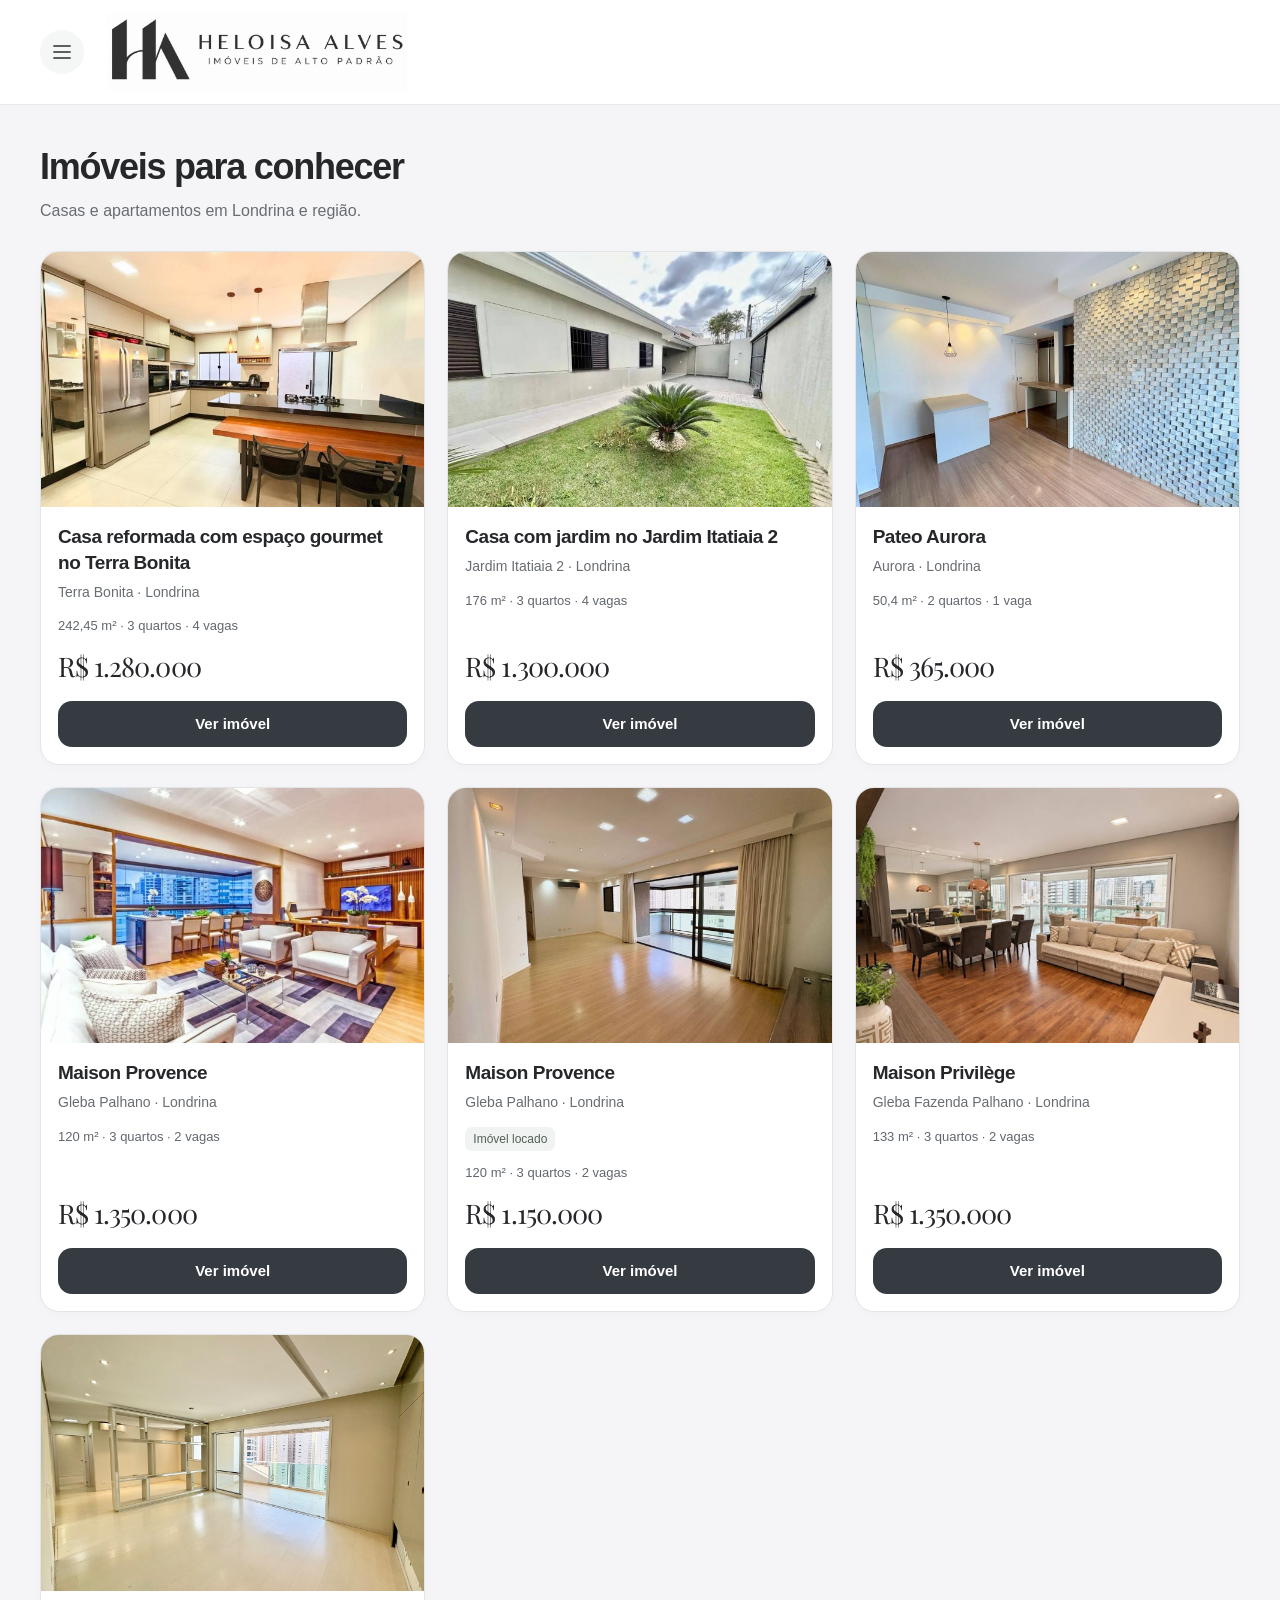
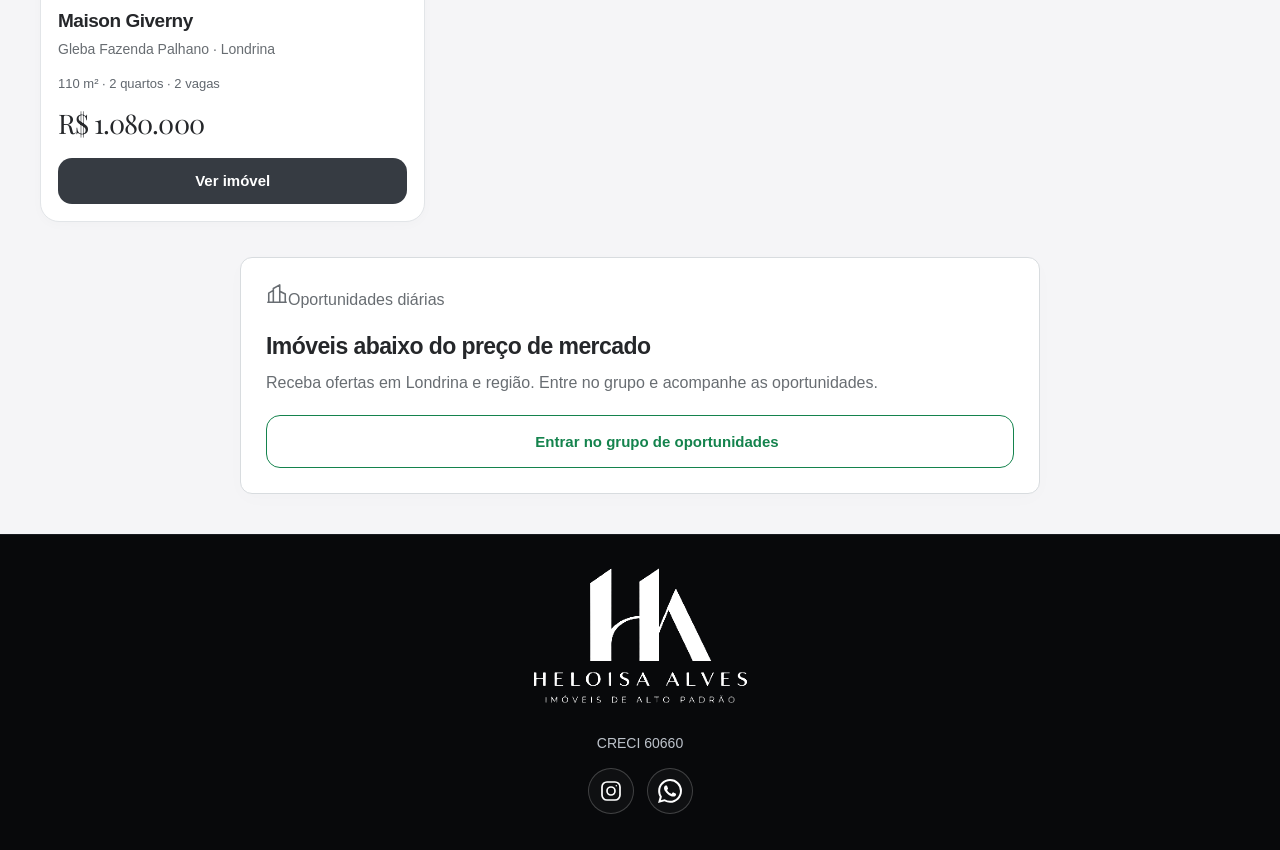
==== commit 8ef92da0: "Adiciona modal de ordenação com vidro e rodapé preto compacto" ====
--- a/imoveis/index.html
+++ b/imoveis/index.html
@@ -95,4 +95,4 @@
         t=l.createElement(r);t.async=1;t.src="https://www.clarity.ms/tag/"+i;
         y=l.getElementsByTagName(r)[0];y.parentNode.insertBefore(t,y);
     })(window, document, "clarity", "script", "zjj10cf0zg");
-</script><meta property="og:title" content="Casas e apartamentos à venda em Londrina | Heloísa Alves"><meta property="og:description" content="Veja casas e apartamentos à venda em Londrina: fotos, preços, localização e características. Tire suas dúvidas ou envie uma proposta pelo WhatsApp."><meta property="og:type" content="website"><meta property="og:image" content="https://heloisa-alves.vercel.app/assets/photo-2.jpg"><meta property="og:url" content="https://heloisa-alves.vercel.app/imoveis/"><link rel="stylesheet" href="/graphite-brand.css"></head><body class="catalog-page"><header class="site-header"><div class="site-header-inner"><button class="site-menu-toggle" type="button" aria-label="Abrir menu" aria-expanded="false" aria-haspopup="dialog" aria-controls="site-menu"><svg class="site-icon" viewBox="0 0 24 24" aria-hidden="true"><path d="M4 6h16M4 12h16M4 18h16"/></svg></button><a class="site-brand" href="/" aria-label="Heloísa Alves, início"><img src="/assets/logo-horizontal.png" alt="Heloísa Alves · Imóveis de alto padrão" width="2172" height="724"></a><nav class="site-header-nav" aria-label="Navegação principal"><a href="/#imoveis">Imóveis</a><a href="/#oportunidades">Oportunidades</a></nav></div></header><main class="wrap" id="inicio"><div class="catalog-heading"><h1>Imóveis para conhecer</h1><p>Casas e apartamentos em Londrina e região.</p></div><ul class="recommendations-list catalog-grid" aria-label="Imóveis disponíveis"><li><a class="recommendation-card" href="/imoveis/casa-terra-bonita-242m/" aria-label="Conhecer Casa reformada com espaço gourmet no Terra Bonita por R$ 1.280.000"><img src="/assets/imoveis/casa-terra-bonita-242m/foto-01.webp" alt="Ambiente de Casa reformada com espaço gourmet no Terra Bonita" width="600" height="400" loading="lazy"><div class="recommendation-body"><h2 class="recommendation-title">Casa reformada com espaço gourmet no Terra Bonita</h2><p class="recommendation-location">Terra Bonita · Londrina</p><p class="recommendation-facts">242,45 m² · 3 quartos · 4 vagas</p><p class="recommendation-price">R$ 1.280.000</p><span class="recommendation-cta">Ver imóvel</span></div></a></li><li><a class="recommendation-card" href="/imoveis/casa-jardim-itatiaia-176m/" aria-label="Conhecer Casa com jardim no Jardim Itatiaia 2 por R$ 1.300.000"><img src="/assets/imoveis/casa-jardim-itatiaia-176m/foto-01.webp" alt="Ambiente de Casa com jardim no Jardim Itatiaia 2" width="600" height="400" loading="lazy"><div class="recommendation-body"><h2 class="recommendation-title">Casa com jardim no Jardim Itatiaia 2</h2><p class="recommendation-location">Jardim Itatiaia 2 · Londrina</p><p class="recommendation-facts">176 m² · 3 quartos · 4 vagas</p><p class="recommendation-price">R$ 1.300.000</p><span class="recommendation-cta">Ver imóvel</span></div></a></li><li><a class="recommendation-card" href="/imoveis/pateo-aurora-50m/" aria-label="Conhecer Pateo Aurora por R$ 365.000"><img src="/assets/imoveis/pateo-aurora-50m/foto-01.webp" alt="Ambiente de Pateo Aurora" width="600" height="400" loading="lazy"><div class="recommendation-body"><h2 class="recommendation-title">Pateo Aurora</h2><p class="recommendation-location">Aurora · Londrina</p><p class="recommendation-facts">50,4 m² · 2 quartos · 1 vaga</p><p class="recommendation-price">R$ 365.000</p><span class="recommendation-cta">Ver imóvel</span></div></a></li><li><a class="recommendation-card" href="/imoveis/maison-provence-120m/" aria-label="Conhecer Maison Provence por R$ 1.350.000"><img src="/assets/imoveis/maison-provence-120m/foto-01.webp" alt="Ambiente de Maison Provence" width="600" height="400" loading="lazy"><div class="recommendation-body"><h2 class="recommendation-title">Maison Provence</h2><p class="recommendation-location">Gleba Palhano · Londrina</p><p class="recommendation-facts">120 m² · 3 quartos · 2 vagas</p><p class="recommendation-price">R$ 1.350.000</p><span class="recommendation-cta">Ver imóvel</span></div></a></li><li><a class="recommendation-card" href="/imoveis/maison-provence-para-investir/" aria-label="Conhecer Maison Provence por R$ 1.150.000"><img src="/assets/imoveis/maison-provence-para-investir/foto-01.webp" alt="Ambiente de Maison Provence" width="600" height="400" loading="lazy"><div class="recommendation-body"><h2 class="recommendation-title">Maison Provence</h2><p class="recommendation-location">Gleba Palhano · Londrina</p><p class="recommendation-occupied">Imóvel locado</p><p class="recommendation-facts">120 m² · 3 quartos · 2 vagas</p><p class="recommendation-price">R$ 1.150.000</p><span class="recommendation-cta">Ver imóvel</span></div></a></li><li><a class="recommendation-card" href="/imoveis/maison-privilege-133m/" aria-label="Conhecer Maison Privilège por R$ 1.350.000"><img src="/assets/imoveis/maison-privilege-133m/foto-01.webp" alt="Ambiente de Maison Privilège" width="600" height="400" loading="lazy"><div class="recommendation-body"><h2 class="recommendation-title">Maison Privilège</h2><p class="recommendation-location">Gleba Fazenda Palhano · Londrina</p><p class="recommendation-facts">133 m² · 3 quartos · 2 vagas</p><p class="recommendation-price">R$ 1.350.000</p><span class="recommendation-cta">Ver imóvel</span></div></a></li><li><a class="recommendation-card" href="/imoveis/maison-giverny/" aria-label="Conhecer Maison Giverny por R$ 1.080.000"><img src="/assets/photo-2.jpg" alt="Sala ampla do Maison Giverny" width="600" height="400" loading="lazy"><div class="recommendation-body"><h2 class="recommendation-title">Maison Giverny</h2><p class="recommendation-location">Gleba Fazenda Palhano · Londrina</p><p class="recommendation-facts">110 m² · 2 quartos · 2 vagas</p><p class="recommendation-price">R$ 1.080.000</p><span class="recommendation-cta">Ver imóvel</span></div></a></li></ul><section class="opportunities-card" id="grupo" aria-labelledby="opportunities-title"><p class="opportunities-eyebrow"><svg aria-hidden="true" viewBox="0 0 24 24"><path d="M3 21V11l5-3v13M8 21V6l7-4v19M15 21V9l6 3v9M2 21h20"/></svg><span>Oportunidades diárias</span></p><h2 id="opportunities-title">Imóveis abaixo do preço de mercado</h2><p class="opportunities-copy">Receba ofertas em Londrina e região. Entre no grupo e acompanhe as oportunidades.</p><a class="button group-link" href="https://chat.whatsapp.com/D4AI891pdOp2eEPSsWIqWE?s=cl&amp;p=a&amp;iam=2" target="_blank" rel="noopener noreferrer"><svg class="wa-icon" aria-hidden="true" viewBox="0 0 24 24"><use href="#whatsapp-icon"/></svg><span>Entrar no grupo de oportunidades</span></a></section></main><footer class="site-footer"><a class="site-footer-brand" href="/" aria-label="Heloísa Alves, voltar ao início"><img src="/assets/logo-graphite.png" alt="Heloísa Alves · Imóveis de alto padrão" width="1254" height="1254" loading="lazy"></a><p class="site-footer-creci" data-creci>CRECI 60660</p><div class="site-footer-socials"><a class="site-social-link" href="https://www.instagram.com/helo_alvesf/" target="_blank" rel="noopener noreferrer" aria-label="Instagram da marca: @helo_alvesf"><svg class="site-icon" viewBox="0 0 24 24" aria-hidden="true"><rect x="3" y="3" width="18" height="18" rx="5"/><circle cx="12" cy="12" r="4"/><circle cx="17.3" cy="6.7" r=".7" fill="currentColor" stroke="none"/></svg></a><a data-whatsapp-context="general" class="site-social-link site-social-whatsapp whatsapp" href="https://wa.me/5543988318811?text=Ol%C3%A1!%20%F0%9F%91%8B%0AVim%20pelo%20site%20e%20gostaria%20de%20tirar%20algumas%20d%C3%BAvidas%20sobre%20os%20im%C3%B3veis%20em%20*Londrina%20e%20regi%C3%A3o*.%0A%0A%F0%9F%94%97%20*Site*%0Ahttps%3A%2F%2Fheloisa-alves.vercel.app%2F" target="_blank" rel="noopener noreferrer" aria-label="Atendimento pelo WhatsApp: (43) 98831-8811" data-meta-event="WhatsAppClick"><svg class="site-icon site-icon-fill" viewBox="0 0 24 24" aria-hidden="true"><path d="M17.472 14.382c-.297-.149-1.758-.867-2.03-.967-.273-.099-.471-.148-.67.15-.198.297-.767.966-.94 1.164-.174.198-.347.223-.644.074-.297-.148-1.255-.462-2.39-1.475-.883-.788-1.48-1.761-1.653-2.059-.173-.297-.018-.458.13-.606.134-.133.298-.347.446-.52.149-.174.198-.298.298-.496.099-.198.05-.372-.025-.52-.074-.149-.669-1.612-.916-2.207-.242-.58-.487-.5-.67-.51l-.57-.01c-.198 0-.52.075-.792.372-.272.298-1.04 1.016-1.04 2.48s1.065 2.876 1.213 3.074c.149.198 2.096 3.2 5.077 4.487.709.306 1.262.489 1.694.625.712.226 1.36.194 1.872.118.571-.085 1.758-.719 2.006-1.413.248-.694.248-1.289.173-1.413-.074-.124-.272-.198-.57-.347M12.05 21.785h-.004a9.87 9.87 0 0 1-5.031-1.378l-.361-.214-3.741.982.999-3.648-.235-.374a9.86 9.86 0 0 1-1.51-5.26c.002-5.45 4.436-9.884 9.887-9.884a9.82 9.82 0 0 1 7.021 2.91 9.825 9.825 0 0 1 2.9 7.023c-.003 5.45-4.437 9.883-9.925 9.843M20.46 3.49A11.85 11.85 0 0 0 12.05 0C5.496 0 .163 5.333.16 11.887c0 2.095.547 4.14 1.588 5.942L.06 24l6.306-1.654a11.88 11.88 0 0 0 5.68 1.447h.005c6.554 0 11.887-5.333 11.89-11.888a11.82 11.82 0 0 0-3.48-8.415Z"/></svg></a></div></footer><!-- shared-menu:start --><dialog id="site-menu" class="site-menu" aria-labelledby="site-menu-title"><div class="site-menu-panel"><div class="site-menu-top"><a class="site-brand" href="/" aria-label="Heloísa Alves, início"><img src="/assets/logo-horizontal.png" alt="Heloísa Alves · Imóveis de alto padrão" width="2172" height="724"></a><button class="site-menu-close" type="button" aria-label="Fechar menu"><svg class="site-icon" viewBox="0 0 24 24" aria-hidden="true"><path d="m6 6 12 12M6 18 18 6"/></svg></button></div><h2 id="site-menu-title">Encontre o seu<br>próximo imóvel.</h2><nav class="site-menu-links" aria-label="Explorar o site"><a class="site-menu-card" href="/#imoveis"><span class="site-menu-card-icon"><svg class="site-icon" viewBox="0 0 24 24" aria-hidden="true"><path d="M5 21V4h11v17M16 10h4v11M3 21h19M8 8h5M8 12h5M8 16h5M9 21v-2h3v2"/></svg></span><span class="site-menu-card-copy"><strong>Imóveis</strong><span>Explore casas e apartamentos</span></span></a><a class="site-menu-card" href="/#oportunidades"><span class="site-menu-card-icon"><svg class="site-icon site-icon-fill" viewBox="0 0 24 24" aria-hidden="true"><path d="M17.472 14.382c-.297-.149-1.758-.867-2.03-.967-.273-.099-.471-.148-.67.15-.198.297-.767.966-.94 1.164-.174.198-.347.223-.644.074-.297-.148-1.255-.462-2.39-1.475-.883-.788-1.48-1.761-1.653-2.059-.173-.297-.018-.458.13-.606.134-.133.298-.347.446-.52.149-.174.198-.298.298-.496.099-.198.05-.372-.025-.52-.074-.149-.669-1.612-.916-2.207-.242-.58-.487-.5-.67-.51l-.57-.01c-.198 0-.52.075-.792.372-.272.298-1.04 1.016-1.04 2.48s1.065 2.876 1.213 3.074c.149.198 2.096 3.2 5.077 4.487.709.306 1.262.489 1.694.625.712.226 1.36.194 1.872.118.571-.085 1.758-.719 2.006-1.413.248-.694.248-1.289.173-1.413-.074-.124-.272-.198-.57-.347M12.05 21.785h-.004a9.87 9.87 0 0 1-5.031-1.378l-.361-.214-3.741.982.999-3.648-.235-.374a9.86 9.86 0 0 1-1.51-5.26c.002-5.45 4.436-9.884 9.887-9.884a9.82 9.82 0 0 1 7.021 2.91 9.825 9.825 0 0 1 2.9 7.023c-.003 5.45-4.437 9.883-9.925 9.843M20.46 3.49A11.85 11.85 0 0 0 12.05 0C5.496 0 .163 5.333.16 11.887c0 2.095.547 4.14 1.588 5.942L.06 24l6.306-1.654a11.88 11.88 0 0 0 5.68 1.447h.005c6.554 0 11.887-5.333 11.89-11.888a11.82 11.82 0 0 0-3.48-8.415Z"/></svg></span><span class="site-menu-card-copy"><strong>Oportunidades</strong><span>Encontre boas oportunidades em Londrina e região</span></span></a></nav><div class="site-menu-bottom"><div class="site-menu-social"><a href="https://www.instagram.com/helo_alvesf/" target="_blank" rel="noopener noreferrer" aria-label="Instagram da marca: @helo_alvesf"><svg class="site-icon" viewBox="0 0 24 24" aria-hidden="true"><rect x="3" y="3" width="18" height="18" rx="5"/><circle cx="12" cy="12" r="4"/><circle cx="17.3" cy="6.7" r=".7" fill="currentColor" stroke="none"/></svg><span>@helo_alvesf</span></a><span data-creci>CRECI 60660</span></div><a data-whatsapp-context="general" class="site-menu-contact whatsapp" href="https://wa.me/5543988318811?text=Ol%C3%A1!%20%F0%9F%91%8B%0AVim%20pelo%20site%20e%20gostaria%20de%20tirar%20algumas%20d%C3%BAvidas%20sobre%20os%20im%C3%B3veis%20em%20*Londrina%20e%20regi%C3%A3o*.%0A%0A%F0%9F%94%97%20*Site*%0Ahttps%3A%2F%2Fheloisa-alves.vercel.app%2F" target="_blank" rel="noopener noreferrer" data-meta-event="WhatsAppClick"><svg class="site-icon site-icon-fill" viewBox="0 0 24 24" aria-hidden="true"><path d="M17.472 14.382c-.297-.149-1.758-.867-2.03-.967-.273-.099-.471-.148-.67.15-.198.297-.767.966-.94 1.164-.174.198-.347.223-.644.074-.297-.148-1.255-.462-2.39-1.475-.883-.788-1.48-1.761-1.653-2.059-.173-.297-.018-.458.13-.606.134-.133.298-.347.446-.52.149-.174.198-.298.298-.496.099-.198.05-.372-.025-.52-.074-.149-.669-1.612-.916-2.207-.242-.58-.487-.5-.67-.51l-.57-.01c-.198 0-.52.075-.792.372-.272.298-1.04 1.016-1.04 2.48s1.065 2.876 1.213 3.074c.149.198 2.096 3.2 5.077 4.487.709.306 1.262.489 1.694.625.712.226 1.36.194 1.872.118.571-.085 1.758-.719 2.006-1.413.248-.694.248-1.289.173-1.413-.074-.124-.272-.198-.57-.347M12.05 21.785h-.004a9.87 9.87 0 0 1-5.031-1.378l-.361-.214-3.741.982.999-3.648-.235-.374a9.86 9.86 0 0 1-1.51-5.26c.002-5.45 4.436-9.884 9.887-9.884a9.82 9.82 0 0 1 7.021 2.91 9.825 9.825 0 0 1 2.9 7.023c-.003 5.45-4.437 9.883-9.925 9.843M20.46 3.49A11.85 11.85 0 0 0 12.05 0C5.496 0 .163 5.333.16 11.887c0 2.095.547 4.14 1.588 5.942L.06 24l6.306-1.654a11.88 11.88 0 0 0 5.68 1.447h.005c6.554 0 11.887-5.333 11.89-11.888a11.82 11.82 0 0 0-3.48-8.415Z"/></svg><span>Tirar dúvidas</span></a></div></div></dialog><!-- shared-menu:end --></body></html>+</script><meta property="og:title" content="Casas e apartamentos à venda em Londrina | Heloísa Alves"><meta property="og:description" content="Veja casas e apartamentos à venda em Londrina: fotos, preços, localização e características. Tire suas dúvidas ou envie uma proposta pelo WhatsApp."><meta property="og:type" content="website"><meta property="og:image" content="https://heloisa-alves.vercel.app/assets/photo-2.jpg"><meta property="og:url" content="https://heloisa-alves.vercel.app/imoveis/"><link rel="stylesheet" href="/graphite-brand.css"></head><body class="catalog-page"><header class="site-header"><div class="site-header-inner"><button class="site-menu-toggle" type="button" aria-label="Abrir menu" aria-expanded="false" aria-haspopup="dialog" aria-controls="site-menu"><svg class="site-icon" viewBox="0 0 24 24" aria-hidden="true"><path d="M4 6h16M4 12h16M4 18h16"/></svg></button><a class="site-brand" href="/" aria-label="Heloísa Alves, início"><img src="/assets/logo-horizontal.png" alt="Heloísa Alves · Imóveis de alto padrão" width="2172" height="724"></a><nav class="site-header-nav" aria-label="Navegação principal"><a href="/#imoveis">Imóveis</a><a href="/#oportunidades">Oportunidades</a></nav></div></header><main class="wrap" id="inicio"><div class="catalog-heading"><h1>Imóveis para conhecer</h1><p>Casas e apartamentos em Londrina e região.</p></div><ul class="recommendations-list catalog-grid" aria-label="Imóveis disponíveis"><li><a class="recommendation-card" href="/imoveis/casa-terra-bonita-242m/" aria-label="Conhecer Casa reformada com espaço gourmet no Terra Bonita por R$ 1.280.000"><img src="/assets/imoveis/casa-terra-bonita-242m/foto-01.webp" alt="Ambiente de Casa reformada com espaço gourmet no Terra Bonita" width="600" height="400" loading="lazy"><div class="recommendation-body"><h2 class="recommendation-title">Casa reformada com espaço gourmet no Terra Bonita</h2><p class="recommendation-location">Terra Bonita · Londrina</p><p class="recommendation-facts">242,45 m² · 3 quartos · 4 vagas</p><p class="recommendation-price">R$ 1.280.000</p><span class="recommendation-cta">Ver imóvel</span></div></a></li><li><a class="recommendation-card" href="/imoveis/casa-jardim-itatiaia-176m/" aria-label="Conhecer Casa com jardim no Jardim Itatiaia 2 por R$ 1.300.000"><img src="/assets/imoveis/casa-jardim-itatiaia-176m/foto-01.webp" alt="Ambiente de Casa com jardim no Jardim Itatiaia 2" width="600" height="400" loading="lazy"><div class="recommendation-body"><h2 class="recommendation-title">Casa com jardim no Jardim Itatiaia 2</h2><p class="recommendation-location">Jardim Itatiaia 2 · Londrina</p><p class="recommendation-facts">176 m² · 3 quartos · 4 vagas</p><p class="recommendation-price">R$ 1.300.000</p><span class="recommendation-cta">Ver imóvel</span></div></a></li><li><a class="recommendation-card" href="/imoveis/pateo-aurora-50m/" aria-label="Conhecer Pateo Aurora por R$ 365.000"><img src="/assets/imoveis/pateo-aurora-50m/foto-01.webp" alt="Ambiente de Pateo Aurora" width="600" height="400" loading="lazy"><div class="recommendation-body"><h2 class="recommendation-title">Pateo Aurora</h2><p class="recommendation-location">Aurora · Londrina</p><p class="recommendation-facts">50,4 m² · 2 quartos · 1 vaga</p><p class="recommendation-price">R$ 365.000</p><span class="recommendation-cta">Ver imóvel</span></div></a></li><li><a class="recommendation-card" href="/imoveis/maison-provence-120m/" aria-label="Conhecer Maison Provence por R$ 1.350.000"><img src="/assets/imoveis/maison-provence-120m/foto-01.webp" alt="Ambiente de Maison Provence" width="600" height="400" loading="lazy"><div class="recommendation-body"><h2 class="recommendation-title">Maison Provence</h2><p class="recommendation-location">Gleba Palhano · Londrina</p><p class="recommendation-facts">120 m² · 3 quartos · 2 vagas</p><p class="recommendation-price">R$ 1.350.000</p><span class="recommendation-cta">Ver imóvel</span></div></a></li><li><a class="recommendation-card" href="/imoveis/maison-provence-para-investir/" aria-label="Conhecer Maison Provence por R$ 1.150.000"><img src="/assets/imoveis/maison-provence-para-investir/foto-01.webp" alt="Ambiente de Maison Provence" width="600" height="400" loading="lazy"><div class="recommendation-body"><h2 class="recommendation-title">Maison Provence</h2><p class="recommendation-location">Gleba Palhano · Londrina</p><p class="recommendation-occupied">Imóvel locado</p><p class="recommendation-facts">120 m² · 3 quartos · 2 vagas</p><p class="recommendation-price">R$ 1.150.000</p><span class="recommendation-cta">Ver imóvel</span></div></a></li><li><a class="recommendation-card" href="/imoveis/maison-privilege-133m/" aria-label="Conhecer Maison Privilège por R$ 1.350.000"><img src="/assets/imoveis/maison-privilege-133m/foto-01.webp" alt="Ambiente de Maison Privilège" width="600" height="400" loading="lazy"><div class="recommendation-body"><h2 class="recommendation-title">Maison Privilège</h2><p class="recommendation-location">Gleba Fazenda Palhano · Londrina</p><p class="recommendation-facts">133 m² · 3 quartos · 2 vagas</p><p class="recommendation-price">R$ 1.350.000</p><span class="recommendation-cta">Ver imóvel</span></div></a></li><li><a class="recommendation-card" href="/imoveis/maison-giverny/" aria-label="Conhecer Maison Giverny por R$ 1.080.000"><img src="/assets/photo-2.jpg" alt="Sala ampla do Maison Giverny" width="600" height="400" loading="lazy"><div class="recommendation-body"><h2 class="recommendation-title">Maison Giverny</h2><p class="recommendation-location">Gleba Fazenda Palhano · Londrina</p><p class="recommendation-facts">110 m² · 2 quartos · 2 vagas</p><p class="recommendation-price">R$ 1.080.000</p><span class="recommendation-cta">Ver imóvel</span></div></a></li></ul><section class="opportunities-card" id="grupo" aria-labelledby="opportunities-title"><p class="opportunities-eyebrow"><svg aria-hidden="true" viewBox="0 0 24 24"><path d="M3 21V11l5-3v13M8 21V6l7-4v19M15 21V9l6 3v9M2 21h20"/></svg><span>Oportunidades diárias</span></p><h2 id="opportunities-title">Imóveis abaixo do preço de mercado</h2><p class="opportunities-copy">Receba ofertas em Londrina e região. Entre no grupo e acompanhe as oportunidades.</p><a class="button group-link" href="https://chat.whatsapp.com/D4AI891pdOp2eEPSsWIqWE?s=cl&amp;p=a&amp;iam=2" target="_blank" rel="noopener noreferrer"><svg class="wa-icon" aria-hidden="true" viewBox="0 0 24 24"><use href="#whatsapp-icon"/></svg><span>Entrar no grupo de oportunidades</span></a></section></main><footer class="site-footer"><a class="site-footer-brand" href="/" aria-label="Heloísa Alves, voltar ao início"><img src="/assets/logo-silver.png" alt="Heloísa Alves · Imóveis de alto padrão" width="1254" height="1254" loading="lazy"></a><p class="site-footer-creci" data-creci>CRECI 60660</p><div class="site-footer-socials"><a class="site-social-link" href="https://www.instagram.com/helo_alvesf/" target="_blank" rel="noopener noreferrer" aria-label="Instagram da marca: @helo_alvesf"><svg class="site-icon" viewBox="0 0 24 24" aria-hidden="true"><rect x="3" y="3" width="18" height="18" rx="5"/><circle cx="12" cy="12" r="4"/><circle cx="17.3" cy="6.7" r=".7" fill="currentColor" stroke="none"/></svg></a><a data-whatsapp-context="general" class="site-social-link site-social-whatsapp whatsapp" href="https://wa.me/5543988318811?text=Ol%C3%A1!%20%F0%9F%91%8B%0AVim%20pelo%20site%20e%20gostaria%20de%20tirar%20uma%20d%C3%BAvida." target="_blank" rel="noopener noreferrer" aria-label="Atendimento pelo WhatsApp: (43) 98831-8811" data-meta-event="WhatsAppClick"><svg class="site-icon site-icon-fill" viewBox="0 0 24 24" aria-hidden="true"><path d="M17.472 14.382c-.297-.149-1.758-.867-2.03-.967-.273-.099-.471-.148-.67.15-.198.297-.767.966-.94 1.164-.174.198-.347.223-.644.074-.297-.148-1.255-.462-2.39-1.475-.883-.788-1.48-1.761-1.653-2.059-.173-.297-.018-.458.13-.606.134-.133.298-.347.446-.52.149-.174.198-.298.298-.496.099-.198.05-.372-.025-.52-.074-.149-.669-1.612-.916-2.207-.242-.58-.487-.5-.67-.51l-.57-.01c-.198 0-.52.075-.792.372-.272.298-1.04 1.016-1.04 2.48s1.065 2.876 1.213 3.074c.149.198 2.096 3.2 5.077 4.487.709.306 1.262.489 1.694.625.712.226 1.36.194 1.872.118.571-.085 1.758-.719 2.006-1.413.248-.694.248-1.289.173-1.413-.074-.124-.272-.198-.57-.347M12.05 21.785h-.004a9.87 9.87 0 0 1-5.031-1.378l-.361-.214-3.741.982.999-3.648-.235-.374a9.86 9.86 0 0 1-1.51-5.26c.002-5.45 4.436-9.884 9.887-9.884a9.82 9.82 0 0 1 7.021 2.91 9.825 9.825 0 0 1 2.9 7.023c-.003 5.45-4.437 9.883-9.925 9.843M20.46 3.49A11.85 11.85 0 0 0 12.05 0C5.496 0 .163 5.333.16 11.887c0 2.095.547 4.14 1.588 5.942L.06 24l6.306-1.654a11.88 11.88 0 0 0 5.68 1.447h.005c6.554 0 11.887-5.333 11.89-11.888a11.82 11.82 0 0 0-3.48-8.415Z"/></svg></a></div></footer><!-- shared-menu:start --><dialog id="site-menu" class="site-menu" aria-labelledby="site-menu-title"><div class="site-menu-panel"><div class="site-menu-top"><a class="site-brand" href="/" aria-label="Heloísa Alves, início"><img src="/assets/logo-horizontal.png" alt="Heloísa Alves · Imóveis de alto padrão" width="2172" height="724"></a><button class="site-menu-close" type="button" aria-label="Fechar menu"><svg class="site-icon" viewBox="0 0 24 24" aria-hidden="true"><path d="m6 6 12 12M6 18 18 6"/></svg></button></div><h2 id="site-menu-title">Encontre o seu<br>próximo imóvel.</h2><nav class="site-menu-links" aria-label="Explorar o site"><a class="site-menu-card" href="/#imoveis"><span class="site-menu-card-icon"><svg class="site-icon" viewBox="0 0 24 24" aria-hidden="true"><path d="M5 21V4h11v17M16 10h4v11M3 21h19M8 8h5M8 12h5M8 16h5M9 21v-2h3v2"/></svg></span><span class="site-menu-card-copy"><strong>Imóveis</strong><span>Explore casas e apartamentos</span></span></a><a class="site-menu-card" href="/#oportunidades"><span class="site-menu-card-icon"><svg class="site-icon site-icon-fill" viewBox="0 0 24 24" aria-hidden="true"><path d="M17.472 14.382c-.297-.149-1.758-.867-2.03-.967-.273-.099-.471-.148-.67.15-.198.297-.767.966-.94 1.164-.174.198-.347.223-.644.074-.297-.148-1.255-.462-2.39-1.475-.883-.788-1.48-1.761-1.653-2.059-.173-.297-.018-.458.13-.606.134-.133.298-.347.446-.52.149-.174.198-.298.298-.496.099-.198.05-.372-.025-.52-.074-.149-.669-1.612-.916-2.207-.242-.58-.487-.5-.67-.51l-.57-.01c-.198 0-.52.075-.792.372-.272.298-1.04 1.016-1.04 2.48s1.065 2.876 1.213 3.074c.149.198 2.096 3.2 5.077 4.487.709.306 1.262.489 1.694.625.712.226 1.36.194 1.872.118.571-.085 1.758-.719 2.006-1.413.248-.694.248-1.289.173-1.413-.074-.124-.272-.198-.57-.347M12.05 21.785h-.004a9.87 9.87 0 0 1-5.031-1.378l-.361-.214-3.741.982.999-3.648-.235-.374a9.86 9.86 0 0 1-1.51-5.26c.002-5.45 4.436-9.884 9.887-9.884a9.82 9.82 0 0 1 7.021 2.91 9.825 9.825 0 0 1 2.9 7.023c-.003 5.45-4.437 9.883-9.925 9.843M20.46 3.49A11.85 11.85 0 0 0 12.05 0C5.496 0 .163 5.333.16 11.887c0 2.095.547 4.14 1.588 5.942L.06 24l6.306-1.654a11.88 11.88 0 0 0 5.68 1.447h.005c6.554 0 11.887-5.333 11.89-11.888a11.82 11.82 0 0 0-3.48-8.415Z"/></svg></span><span class="site-menu-card-copy"><strong>Oportunidades</strong><span>Encontre boas oportunidades em Londrina e região</span></span></a></nav><div class="site-menu-bottom"><div class="site-menu-social"><a href="https://www.instagram.com/helo_alvesf/" target="_blank" rel="noopener noreferrer" aria-label="Instagram da marca: @helo_alvesf"><svg class="site-icon" viewBox="0 0 24 24" aria-hidden="true"><rect x="3" y="3" width="18" height="18" rx="5"/><circle cx="12" cy="12" r="4"/><circle cx="17.3" cy="6.7" r=".7" fill="currentColor" stroke="none"/></svg><span>@helo_alvesf</span></a><span data-creci>CRECI 60660</span></div><a data-whatsapp-context="general" class="site-menu-contact whatsapp" href="https://wa.me/5543988318811?text=Ol%C3%A1!%20%F0%9F%91%8B%0AVim%20pelo%20site%20e%20gostaria%20de%20tirar%20uma%20d%C3%BAvida." target="_blank" rel="noopener noreferrer" data-meta-event="WhatsAppClick"><svg class="site-icon site-icon-fill" viewBox="0 0 24 24" aria-hidden="true"><path d="M17.472 14.382c-.297-.149-1.758-.867-2.03-.967-.273-.099-.471-.148-.67.15-.198.297-.767.966-.94 1.164-.174.198-.347.223-.644.074-.297-.148-1.255-.462-2.39-1.475-.883-.788-1.48-1.761-1.653-2.059-.173-.297-.018-.458.13-.606.134-.133.298-.347.446-.52.149-.174.198-.298.298-.496.099-.198.05-.372-.025-.52-.074-.149-.669-1.612-.916-2.207-.242-.58-.487-.5-.67-.51l-.57-.01c-.198 0-.52.075-.792.372-.272.298-1.04 1.016-1.04 2.48s1.065 2.876 1.213 3.074c.149.198 2.096 3.2 5.077 4.487.709.306 1.262.489 1.694.625.712.226 1.36.194 1.872.118.571-.085 1.758-.719 2.006-1.413.248-.694.248-1.289.173-1.413-.074-.124-.272-.198-.57-.347M12.05 21.785h-.004a9.87 9.87 0 0 1-5.031-1.378l-.361-.214-3.741.982.999-3.648-.235-.374a9.86 9.86 0 0 1-1.51-5.26c.002-5.45 4.436-9.884 9.887-9.884a9.82 9.82 0 0 1 7.021 2.91 9.825 9.825 0 0 1 2.9 7.023c-.003 5.45-4.437 9.883-9.925 9.843M20.46 3.49A11.85 11.85 0 0 0 12.05 0C5.496 0 .163 5.333.16 11.887c0 2.095.547 4.14 1.588 5.942L.06 24l6.306-1.654a11.88 11.88 0 0 0 5.68 1.447h.005c6.554 0 11.887-5.333 11.89-11.888a11.82 11.82 0 0 0-3.48-8.415Z"/></svg><span>Tirar dúvidas</span></a></div></div></dialog><!-- shared-menu:end --></body></html>
--- a/graphite-brand.css
+++ b/graphite-brand.css
@@ -1,4 +1,4 @@
-:root{--accent:#363b42;--accent-hover:#25292e;--accent-soft:#eef0f3;--green:var(--accent);--whatsapp-green:#14834d}
+:root{--accent:#363b42;--accent-hover:#25292e;--accent-soft:#eef0f3;--green:var(--accent);--whatsapp-green:#14834d;--button-radius:14px;--filter-radius:999px}
 .whatsapp,.group-link,.home-contact-button,.home-group-button,.site-menu-contact,.site-social-whatsapp,.home-whatsapp{--green:var(--whatsapp-green)}
 .home-search:focus-within{border-color:var(--accent);box-shadow:0 0 0 3px #363b4214}
 body.home-page .home-filters button[aria-pressed=true]{background:var(--accent);border-color:var(--accent);color:#fff}
@@ -9,7 +9,9 @@
 .site-menu-toggle:hover,.site-menu-close:hover,.site-menu-card:hover,.site-social-link:not(.site-social-whatsapp):hover{background:#f1f3f5}
 .site-menu-card:hover{border-color:#c5ccd3}
 .site-menu-social>a,.site-social-link:not(.site-social-whatsapp){color:var(--accent)}
-.recommendations-browse,.recommendation-cta,.recommendations-continue{color:var(--accent)}
+.recommendations-browse,.recommendations-continue{color:var(--accent)}
+body .recommendation-cta,body #recommendations-dialog .recommendation-cta{background:#363b42;color:#fff;border-radius:var(--button-radius);transition:background .2s}
+body .recommendation-card:hover .recommendation-cta,body .recommendation-card:focus-visible .recommendation-cta,body #recommendations-dialog .recommendation-card:hover .recommendation-cta,body #recommendations-dialog .recommendation-card:focus-visible .recommendation-cta{background:#25292e;color:#fff}
 .recommendations-nav{color:var(--accent)}
 .occupied-note{background:#f4f5f6;border-color:#dfe3e7;color:#4d565f}
 .amenity-check{stroke:var(--whatsapp-green)}
@@ -25,12 +27,25 @@
 .home-map-dialog .map-back-to-list{color:var(--accent);border-color:#d8dde3}
 .home-map-dialog .map-back-to-list:hover{background:#f0f2f5}
 .map-card-counter{color:#59616b;border-color:#dfe3e7}
+.map-property-open{background:#101112;color:#fff;transition:background .2s}
+.map-property-card:hover .map-property-open,.map-property-card:focus-visible .map-property-open{background:#242526;color:#fff}
 .map-canvas-wrap .leaflet-control-zoom a,.map-canvas-wrap .leaflet-control-attribution a{color:var(--accent)}
 .video-progress::-webkit-slider-runnable-track{background:linear-gradient(to right,#c9cfd6 var(--progress),#ffffff58 var(--progress))}
 .video-progress::-moz-range-progress{background:#c9cfd6}
 .video-progress::-webkit-slider-thumb{background:#e1e5e9;box-shadow:0 0 0 4px #ffffff18}
 .video-progress::-moz-range-thumb{background:#e1e5e9}
 .site-header-nav{display:none}
+body .site-footer{background:#08090b;border-top-color:#181b20;color:#bdc3cb}
+body .site-footer-brand img{filter:grayscale(1) contrast(1.4) brightness(1.25);mix-blend-mode:screen}
+body .site-footer .site-social-link{background:#ffffff08;border-color:#ffffff35;color:#fff}
+body .site-footer .site-social-link:hover{background:#ffffff1c;color:#fff}
+@media(max-width:760px){body.site-has-floating{padding-bottom:0}body.site-has-floating .site-footer{padding-bottom:calc(130px + env(safe-area-inset-bottom))}}
+body .button,body .listing-layout .button,body .mobile-actions .button,body .home-contact-button,body .home-group-button,body .site-menu-contact,body .recommendations-map-button,body .home-map-open,body .home-sort-control,body .home-map-panel .map-property-open,body .map-filters-footer button,body .gallery-grid .all-photos,body .recommendations-continue{border-radius:var(--button-radius)}
+body .home-browse-filter,body .map-filter-trigger,body .photo-filters button{border-radius:var(--filter-radius)}
+body .home-contact-actions .floating-whatsapp-button:not(.is-compact),body .mobile-actions .floating-whatsapp-button:not(.is-compact),body .home-contact-actions .floating-whatsapp-button.is-compact:focus-visible,body .mobile-actions .floating-whatsapp-button.is-compact:focus-visible{border-radius:var(--button-radius)}
+@media(prefers-reduced-motion:reduce){body .recommendation-cta{transition:none}}
+body .mobile-actions .button.make-offer,body .contact-card .button.make-offer{background:#101112;border-color:#101112;color:#fff;box-shadow:0 4px 16px #10111226}
+body .mobile-actions .button.make-offer:hover,body .contact-card .button.make-offer:hover{background:#242526;border-color:#242526;color:#fff}
 .about .about-highlights{padding-left:21px;margin:15px 0 22px;color:var(--muted);font-size:16px;line-height:1.7}
 .about .about-highlights li{padding-left:3px;margin:9px 0}
 .about .about-highlights strong{font-weight:600;color:var(--ink)}
@@ -38,15 +53,7 @@
 .about .about-note{font-size:15px;line-height:1.7;margin-top:20px}
 @media(min-width:761px){
  body.home-page{padding-bottom:0}
- .home-page .home-contact-actions{position:static;flex-direction:row;align-items:stretch;width:auto;margin-top:22px;gap:10px;z-index:auto}
- .home-contact-actions .home-contact-button{width:auto;min-height:50px;border-radius:15px;padding:12px 18px;box-shadow:0 3px 10px #132b1d0c}
- .home-contact-actions .home-contact-inquiry{flex:0 0 auto}
- .home-contact-actions .home-contact-group{flex:0 1 auto}
 }
 @media(min-width:1200px){
- .home-intro{display:grid;grid-template-columns:minmax(0,1fr) auto;column-gap:26px;align-items:center}
- .home-intro h1{grid-column:1;font-size:43px}
- .home-intro>p{grid-column:1}
- .home-page .home-intro .home-contact-actions{grid-column:2;grid-row:1/3;margin:0}
- .home-intro .home-contact-button{font-size:14px;padding-inline:15px;gap:8px}
+ .home-intro h1{font-size:43px}
 }
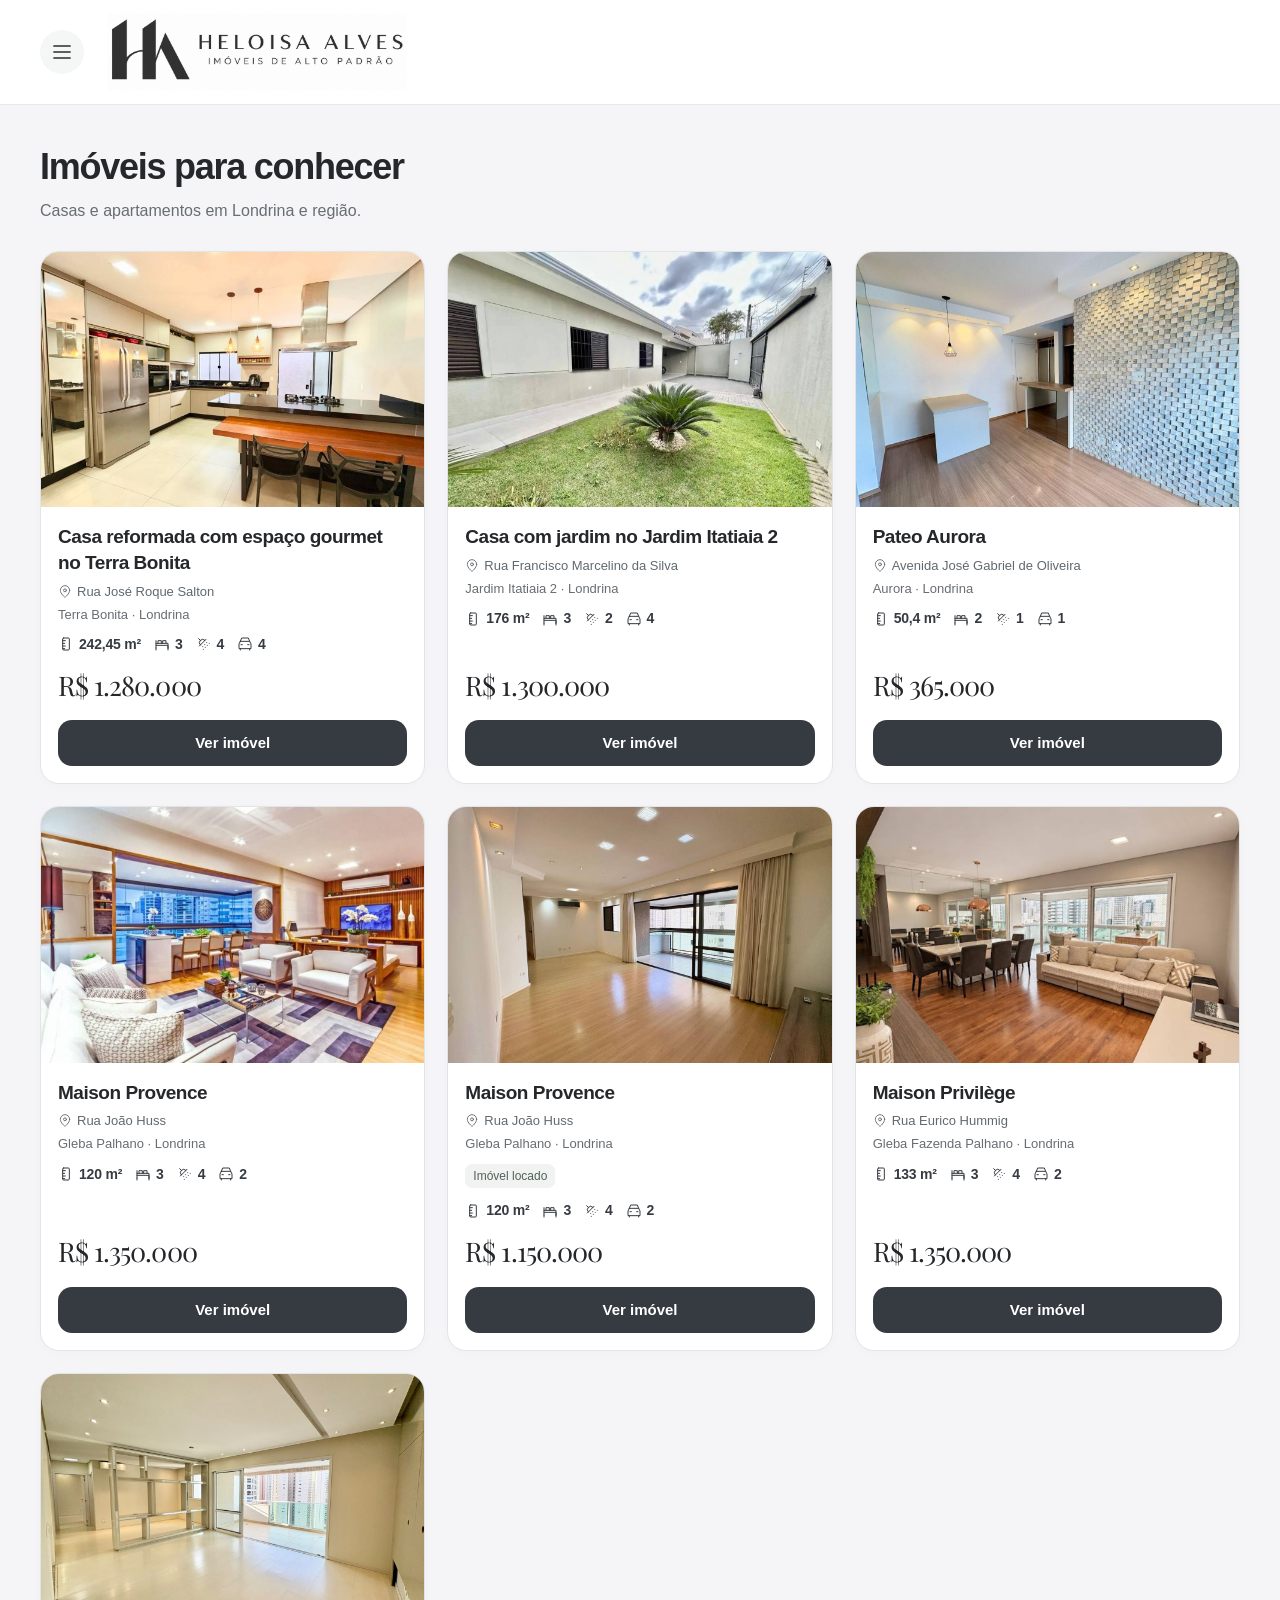
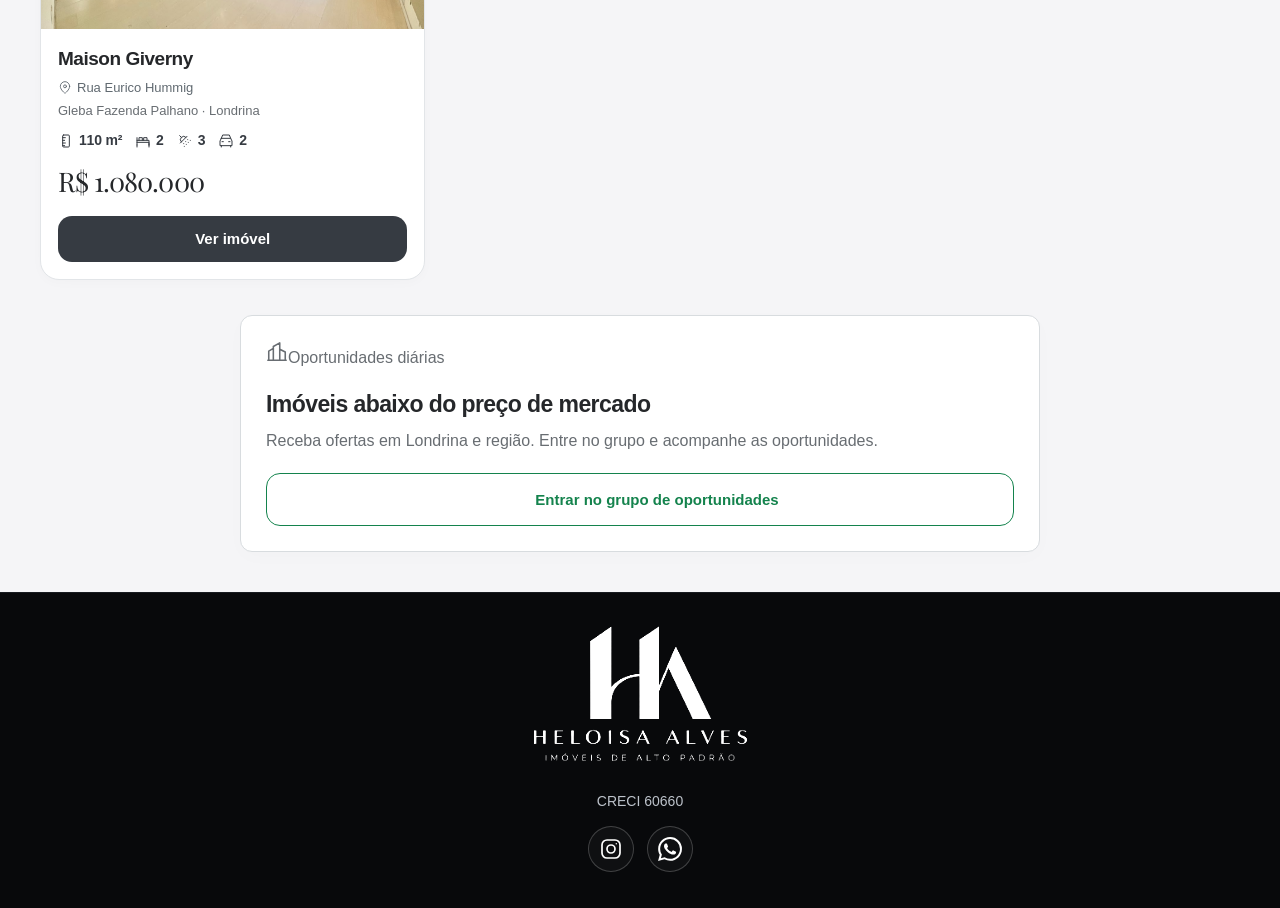
==== commit 66989a5b: "Padroniza resumo horizontal e inclui rua e quatro indicadores nos cards" ====
--- a/imoveis/index.html
+++ b/imoveis/index.html
@@ -1,4 +1,5 @@
 <!doctype html><html lang="pt-BR"><head>
+<script src="/property-facts.js" defer></script>
 <meta charset="utf-8"><meta name="viewport" content="width=device-width,initial-scale=1"><title>Casas e apartamentos à venda em Londrina | Heloísa Alves</title><meta name="description" content="Veja casas e apartamentos à venda em Londrina: fotos, preços, localização e características. Tire suas dúvidas ou envie uma proposta pelo WhatsApp."><link rel="canonical" href="https://heloisa-alves.vercel.app/imoveis/">
 <!-- seo:start -->
  <meta name="robots" content="index,follow,max-image-preview:large,max-snippet:-1,max-video-preview:-1">
@@ -95,4 +96,5 @@
         t=l.createElement(r);t.async=1;t.src="https://www.clarity.ms/tag/"+i;
         y=l.getElementsByTagName(r)[0];y.parentNode.insertBefore(t,y);
     })(window, document, "clarity", "script", "zjj10cf0zg");
-</script><meta property="og:title" content="Casas e apartamentos à venda em Londrina | Heloísa Alves"><meta property="og:description" content="Veja casas e apartamentos à venda em Londrina: fotos, preços, localização e características. Tire suas dúvidas ou envie uma proposta pelo WhatsApp."><meta property="og:type" content="website"><meta property="og:image" content="https://heloisa-alves.vercel.app/assets/photo-2.jpg"><meta property="og:url" content="https://heloisa-alves.vercel.app/imoveis/"><link rel="stylesheet" href="/graphite-brand.css"></head><body class="catalog-page"><header class="site-header"><div class="site-header-inner"><button class="site-menu-toggle" type="button" aria-label="Abrir menu" aria-expanded="false" aria-haspopup="dialog" aria-controls="site-menu"><svg class="site-icon" viewBox="0 0 24 24" aria-hidden="true"><path d="M4 6h16M4 12h16M4 18h16"/></svg></button><a class="site-brand" href="/" aria-label="Heloísa Alves, início"><img src="/assets/logo-horizontal.png" alt="Heloísa Alves · Imóveis de alto padrão" width="2172" height="724"></a><nav class="site-header-nav" aria-label="Navegação principal"><a href="/#imoveis">Imóveis</a><a href="/#oportunidades">Oportunidades</a></nav></div></header><main class="wrap" id="inicio"><div class="catalog-heading"><h1>Imóveis para conhecer</h1><p>Casas e apartamentos em Londrina e região.</p></div><ul class="recommendations-list catalog-grid" aria-label="Imóveis disponíveis"><li><a class="recommendation-card" href="/imoveis/casa-terra-bonita-242m/" aria-label="Conhecer Casa reformada com espaço gourmet no Terra Bonita por R$ 1.280.000"><img src="/assets/imoveis/casa-terra-bonita-242m/foto-01.webp" alt="Ambiente de Casa reformada com espaço gourmet no Terra Bonita" width="600" height="400" loading="lazy"><div class="recommendation-body"><h2 class="recommendation-title">Casa reformada com espaço gourmet no Terra Bonita</h2><p class="recommendation-location">Terra Bonita · Londrina</p><p class="recommendation-facts">242,45 m² · 3 quartos · 4 vagas</p><p class="recommendation-price">R$ 1.280.000</p><span class="recommendation-cta">Ver imóvel</span></div></a></li><li><a class="recommendation-card" href="/imoveis/casa-jardim-itatiaia-176m/" aria-label="Conhecer Casa com jardim no Jardim Itatiaia 2 por R$ 1.300.000"><img src="/assets/imoveis/casa-jardim-itatiaia-176m/foto-01.webp" alt="Ambiente de Casa com jardim no Jardim Itatiaia 2" width="600" height="400" loading="lazy"><div class="recommendation-body"><h2 class="recommendation-title">Casa com jardim no Jardim Itatiaia 2</h2><p class="recommendation-location">Jardim Itatiaia 2 · Londrina</p><p class="recommendation-facts">176 m² · 3 quartos · 4 vagas</p><p class="recommendation-price">R$ 1.300.000</p><span class="recommendation-cta">Ver imóvel</span></div></a></li><li><a class="recommendation-card" href="/imoveis/pateo-aurora-50m/" aria-label="Conhecer Pateo Aurora por R$ 365.000"><img src="/assets/imoveis/pateo-aurora-50m/foto-01.webp" alt="Ambiente de Pateo Aurora" width="600" height="400" loading="lazy"><div class="recommendation-body"><h2 class="recommendation-title">Pateo Aurora</h2><p class="recommendation-location">Aurora · Londrina</p><p class="recommendation-facts">50,4 m² · 2 quartos · 1 vaga</p><p class="recommendation-price">R$ 365.000</p><span class="recommendation-cta">Ver imóvel</span></div></a></li><li><a class="recommendation-card" href="/imoveis/maison-provence-120m/" aria-label="Conhecer Maison Provence por R$ 1.350.000"><img src="/assets/imoveis/maison-provence-120m/foto-01.webp" alt="Ambiente de Maison Provence" width="600" height="400" loading="lazy"><div class="recommendation-body"><h2 class="recommendation-title">Maison Provence</h2><p class="recommendation-location">Gleba Palhano · Londrina</p><p class="recommendation-facts">120 m² · 3 quartos · 2 vagas</p><p class="recommendation-price">R$ 1.350.000</p><span class="recommendation-cta">Ver imóvel</span></div></a></li><li><a class="recommendation-card" href="/imoveis/maison-provence-para-investir/" aria-label="Conhecer Maison Provence por R$ 1.150.000"><img src="/assets/imoveis/maison-provence-para-investir/foto-01.webp" alt="Ambiente de Maison Provence" width="600" height="400" loading="lazy"><div class="recommendation-body"><h2 class="recommendation-title">Maison Provence</h2><p class="recommendation-location">Gleba Palhano · Londrina</p><p class="recommendation-occupied">Imóvel locado</p><p class="recommendation-facts">120 m² · 3 quartos · 2 vagas</p><p class="recommendation-price">R$ 1.150.000</p><span class="recommendation-cta">Ver imóvel</span></div></a></li><li><a class="recommendation-card" href="/imoveis/maison-privilege-133m/" aria-label="Conhecer Maison Privilège por R$ 1.350.000"><img src="/assets/imoveis/maison-privilege-133m/foto-01.webp" alt="Ambiente de Maison Privilège" width="600" height="400" loading="lazy"><div class="recommendation-body"><h2 class="recommendation-title">Maison Privilège</h2><p class="recommendation-location">Gleba Fazenda Palhano · Londrina</p><p class="recommendation-facts">133 m² · 3 quartos · 2 vagas</p><p class="recommendation-price">R$ 1.350.000</p><span class="recommendation-cta">Ver imóvel</span></div></a></li><li><a class="recommendation-card" href="/imoveis/maison-giverny/" aria-label="Conhecer Maison Giverny por R$ 1.080.000"><img src="/assets/photo-2.jpg" alt="Sala ampla do Maison Giverny" width="600" height="400" loading="lazy"><div class="recommendation-body"><h2 class="recommendation-title">Maison Giverny</h2><p class="recommendation-location">Gleba Fazenda Palhano · Londrina</p><p class="recommendation-facts">110 m² · 2 quartos · 2 vagas</p><p class="recommendation-price">R$ 1.080.000</p><span class="recommendation-cta">Ver imóvel</span></div></a></li></ul><section class="opportunities-card" id="grupo" aria-labelledby="opportunities-title"><p class="opportunities-eyebrow"><svg aria-hidden="true" viewBox="0 0 24 24"><path d="M3 21V11l5-3v13M8 21V6l7-4v19M15 21V9l6 3v9M2 21h20"/></svg><span>Oportunidades diárias</span></p><h2 id="opportunities-title">Imóveis abaixo do preço de mercado</h2><p class="opportunities-copy">Receba ofertas em Londrina e região. Entre no grupo e acompanhe as oportunidades.</p><a class="button group-link" href="https://chat.whatsapp.com/D4AI891pdOp2eEPSsWIqWE?s=cl&amp;p=a&amp;iam=2" target="_blank" rel="noopener noreferrer"><svg class="wa-icon" aria-hidden="true" viewBox="0 0 24 24"><use href="#whatsapp-icon"/></svg><span>Entrar no grupo de oportunidades</span></a></section></main><footer class="site-footer"><a class="site-footer-brand" href="/" aria-label="Heloísa Alves, voltar ao início"><img src="/assets/logo-silver.png" alt="Heloísa Alves · Imóveis de alto padrão" width="1254" height="1254" loading="lazy"></a><p class="site-footer-creci" data-creci>CRECI 60660</p><div class="site-footer-socials"><a class="site-social-link" href="https://www.instagram.com/helo_alvesf/" target="_blank" rel="noopener noreferrer" aria-label="Instagram da marca: @helo_alvesf"><svg class="site-icon" viewBox="0 0 24 24" aria-hidden="true"><rect x="3" y="3" width="18" height="18" rx="5"/><circle cx="12" cy="12" r="4"/><circle cx="17.3" cy="6.7" r=".7" fill="currentColor" stroke="none"/></svg></a><a data-whatsapp-context="general" class="site-social-link site-social-whatsapp whatsapp" href="https://wa.me/5543988318811?text=Ol%C3%A1!%20%F0%9F%91%8B%0AVim%20pelo%20site%20e%20gostaria%20de%20tirar%20uma%20d%C3%BAvida." target="_blank" rel="noopener noreferrer" aria-label="Atendimento pelo WhatsApp: (43) 98831-8811" data-meta-event="WhatsAppClick"><svg class="site-icon site-icon-fill" viewBox="0 0 24 24" aria-hidden="true"><path d="M17.472 14.382c-.297-.149-1.758-.867-2.03-.967-.273-.099-.471-.148-.67.15-.198.297-.767.966-.94 1.164-.174.198-.347.223-.644.074-.297-.148-1.255-.462-2.39-1.475-.883-.788-1.48-1.761-1.653-2.059-.173-.297-.018-.458.13-.606.134-.133.298-.347.446-.52.149-.174.198-.298.298-.496.099-.198.05-.372-.025-.52-.074-.149-.669-1.612-.916-2.207-.242-.58-.487-.5-.67-.51l-.57-.01c-.198 0-.52.075-.792.372-.272.298-1.04 1.016-1.04 2.48s1.065 2.876 1.213 3.074c.149.198 2.096 3.2 5.077 4.487.709.306 1.262.489 1.694.625.712.226 1.36.194 1.872.118.571-.085 1.758-.719 2.006-1.413.248-.694.248-1.289.173-1.413-.074-.124-.272-.198-.57-.347M12.05 21.785h-.004a9.87 9.87 0 0 1-5.031-1.378l-.361-.214-3.741.982.999-3.648-.235-.374a9.86 9.86 0 0 1-1.51-5.26c.002-5.45 4.436-9.884 9.887-9.884a9.82 9.82 0 0 1 7.021 2.91 9.825 9.825 0 0 1 2.9 7.023c-.003 5.45-4.437 9.883-9.925 9.843M20.46 3.49A11.85 11.85 0 0 0 12.05 0C5.496 0 .163 5.333.16 11.887c0 2.095.547 4.14 1.588 5.942L.06 24l6.306-1.654a11.88 11.88 0 0 0 5.68 1.447h.005c6.554 0 11.887-5.333 11.89-11.888a11.82 11.82 0 0 0-3.48-8.415Z"/></svg></a></div></footer><!-- shared-menu:start --><dialog id="site-menu" class="site-menu" aria-labelledby="site-menu-title"><div class="site-menu-panel"><div class="site-menu-top"><a class="site-brand" href="/" aria-label="Heloísa Alves, início"><img src="/assets/logo-horizontal.png" alt="Heloísa Alves · Imóveis de alto padrão" width="2172" height="724"></a><button class="site-menu-close" type="button" aria-label="Fechar menu"><svg class="site-icon" viewBox="0 0 24 24" aria-hidden="true"><path d="m6 6 12 12M6 18 18 6"/></svg></button></div><h2 id="site-menu-title">Encontre o seu<br>próximo imóvel.</h2><nav class="site-menu-links" aria-label="Explorar o site"><a class="site-menu-card" href="/#imoveis"><span class="site-menu-card-icon"><svg class="site-icon" viewBox="0 0 24 24" aria-hidden="true"><path d="M5 21V4h11v17M16 10h4v11M3 21h19M8 8h5M8 12h5M8 16h5M9 21v-2h3v2"/></svg></span><span class="site-menu-card-copy"><strong>Imóveis</strong><span>Explore casas e apartamentos</span></span></a><a class="site-menu-card" href="/#oportunidades"><span class="site-menu-card-icon"><svg class="site-icon site-icon-fill" viewBox="0 0 24 24" aria-hidden="true"><path d="M17.472 14.382c-.297-.149-1.758-.867-2.03-.967-.273-.099-.471-.148-.67.15-.198.297-.767.966-.94 1.164-.174.198-.347.223-.644.074-.297-.148-1.255-.462-2.39-1.475-.883-.788-1.48-1.761-1.653-2.059-.173-.297-.018-.458.13-.606.134-.133.298-.347.446-.52.149-.174.198-.298.298-.496.099-.198.05-.372-.025-.52-.074-.149-.669-1.612-.916-2.207-.242-.58-.487-.5-.67-.51l-.57-.01c-.198 0-.52.075-.792.372-.272.298-1.04 1.016-1.04 2.48s1.065 2.876 1.213 3.074c.149.198 2.096 3.2 5.077 4.487.709.306 1.262.489 1.694.625.712.226 1.36.194 1.872.118.571-.085 1.758-.719 2.006-1.413.248-.694.248-1.289.173-1.413-.074-.124-.272-.198-.57-.347M12.05 21.785h-.004a9.87 9.87 0 0 1-5.031-1.378l-.361-.214-3.741.982.999-3.648-.235-.374a9.86 9.86 0 0 1-1.51-5.26c.002-5.45 4.436-9.884 9.887-9.884a9.82 9.82 0 0 1 7.021 2.91 9.825 9.825 0 0 1 2.9 7.023c-.003 5.45-4.437 9.883-9.925 9.843M20.46 3.49A11.85 11.85 0 0 0 12.05 0C5.496 0 .163 5.333.16 11.887c0 2.095.547 4.14 1.588 5.942L.06 24l6.306-1.654a11.88 11.88 0 0 0 5.68 1.447h.005c6.554 0 11.887-5.333 11.89-11.888a11.82 11.82 0 0 0-3.48-8.415Z"/></svg></span><span class="site-menu-card-copy"><strong>Oportunidades</strong><span>Encontre boas oportunidades em Londrina e região</span></span></a></nav><div class="site-menu-bottom"><div class="site-menu-social"><a href="https://www.instagram.com/helo_alvesf/" target="_blank" rel="noopener noreferrer" aria-label="Instagram da marca: @helo_alvesf"><svg class="site-icon" viewBox="0 0 24 24" aria-hidden="true"><rect x="3" y="3" width="18" height="18" rx="5"/><circle cx="12" cy="12" r="4"/><circle cx="17.3" cy="6.7" r=".7" fill="currentColor" stroke="none"/></svg><span>@helo_alvesf</span></a><span data-creci>CRECI 60660</span></div><a data-whatsapp-context="general" class="site-menu-contact whatsapp" href="https://wa.me/5543988318811?text=Ol%C3%A1!%20%F0%9F%91%8B%0AVim%20pelo%20site%20e%20gostaria%20de%20tirar%20uma%20d%C3%BAvida." target="_blank" rel="noopener noreferrer" data-meta-event="WhatsAppClick"><svg class="site-icon site-icon-fill" viewBox="0 0 24 24" aria-hidden="true"><path d="M17.472 14.382c-.297-.149-1.758-.867-2.03-.967-.273-.099-.471-.148-.67.15-.198.297-.767.966-.94 1.164-.174.198-.347.223-.644.074-.297-.148-1.255-.462-2.39-1.475-.883-.788-1.48-1.761-1.653-2.059-.173-.297-.018-.458.13-.606.134-.133.298-.347.446-.52.149-.174.198-.298.298-.496.099-.198.05-.372-.025-.52-.074-.149-.669-1.612-.916-2.207-.242-.58-.487-.5-.67-.51l-.57-.01c-.198 0-.52.075-.792.372-.272.298-1.04 1.016-1.04 2.48s1.065 2.876 1.213 3.074c.149.198 2.096 3.2 5.077 4.487.709.306 1.262.489 1.694.625.712.226 1.36.194 1.872.118.571-.085 1.758-.719 2.006-1.413.248-.694.248-1.289.173-1.413-.074-.124-.272-.198-.57-.347M12.05 21.785h-.004a9.87 9.87 0 0 1-5.031-1.378l-.361-.214-3.741.982.999-3.648-.235-.374a9.86 9.86 0 0 1-1.51-5.26c.002-5.45 4.436-9.884 9.887-9.884a9.82 9.82 0 0 1 7.021 2.91 9.825 9.825 0 0 1 2.9 7.023c-.003 5.45-4.437 9.883-9.925 9.843M20.46 3.49A11.85 11.85 0 0 0 12.05 0C5.496 0 .163 5.333.16 11.887c0 2.095.547 4.14 1.588 5.942L.06 24l6.306-1.654a11.88 11.88 0 0 0 5.68 1.447h.005c6.554 0 11.887-5.333 11.89-11.888a11.82 11.82 0 0 0-3.48-8.415Z"/></svg><span>Tirar dúvidas</span></a></div></div></dialog><!-- shared-menu:end --></body></html>+</script><meta property="og:title" content="Casas e apartamentos à venda em Londrina | Heloísa Alves"><meta property="og:description" content="Veja casas e apartamentos à venda em Londrina: fotos, preços, localização e características. Tire suas dúvidas ou envie uma proposta pelo WhatsApp."><meta property="og:type" content="website"><meta property="og:image" content="https://heloisa-alves.vercel.app/assets/photo-2.jpg"><meta property="og:url" content="https://heloisa-alves.vercel.app/imoveis/"><link rel="stylesheet" href="/graphite-brand.css"><link rel="stylesheet" href="/property-facts.css">
+</head><body class="catalog-page"><header class="site-header"><div class="site-header-inner"><button class="site-menu-toggle" type="button" aria-label="Abrir menu" aria-expanded="false" aria-haspopup="dialog" aria-controls="site-menu"><svg class="site-icon" viewBox="0 0 24 24" aria-hidden="true"><path d="M4 6h16M4 12h16M4 18h16"/></svg></button><a class="site-brand" href="/" aria-label="Heloísa Alves, início"><img src="/assets/logo-horizontal.png" alt="Heloísa Alves · Imóveis de alto padrão" width="2172" height="724"></a><nav class="site-header-nav" aria-label="Navegação principal"><a href="/#imoveis">Imóveis</a><a href="/#oportunidades">Oportunidades</a></nav></div></header><main class="wrap" id="inicio"><div class="catalog-heading"><h1>Imóveis para conhecer</h1><p>Casas e apartamentos em Londrina e região.</p></div><ul class="recommendations-list catalog-grid" aria-label="Imóveis disponíveis"><li><a class="recommendation-card" href="/imoveis/casa-terra-bonita-242m/" aria-label="Conhecer Casa reformada com espaço gourmet no Terra Bonita por R$ 1.280.000"><img src="/assets/imoveis/casa-terra-bonita-242m/foto-01.webp" alt="Ambiente de Casa reformada com espaço gourmet no Terra Bonita" width="600" height="400" loading="lazy"><div class="recommendation-body"><h2 class="recommendation-title">Casa reformada com espaço gourmet no Terra Bonita</h2><p class="recommendation-street property-card-street"><svg class="fact-icon" viewBox="0 0 24 24" aria-hidden="true"><path d="M20 10c0 6-8 12-8 12S4 16 4 10a8 8 0 1 1 16 0Z"/><circle cx="12" cy="10" r="2.5"/></svg><span>Rua José Roque Salton</span></p><p class="recommendation-location">Terra Bonita · Londrina</p><p class="recommendation-facts property-card-facts"><span class="property-fact" data-fact="area" role="group" aria-label="Área construída: 242,45 m²"><svg class="fact-icon" viewBox="0 0 24 24" aria-hidden="true"><rect x="7" y="3" width="10" height="18" rx="1.5"/><path d="M7 7h4M7 11h3M7 15h4M7 19h3"/></svg><strong>242,45 m²</strong></span><span class="property-fact" data-fact="bed" role="group" aria-label="3 quartos"><svg class="fact-icon" viewBox="0 0 24 24" aria-hidden="true"><path d="M3 18V7m0 7h18v4M3 11h18v7M6 11V7h5v4m2 0V7h5v4M3 18v3m18-3v3"/></svg><strong>3</strong></span><span class="property-fact" data-fact="bath" role="group" aria-label="4 banheiros"><svg class="fact-icon" viewBox="0 0 24 24" aria-hidden="true"><path d="m4 4 2.5 2.5M13.5 6.5a4.95 4.95 0 0 0-7 7M15 5 5 15M14 17v.01M10 16v.01M13 13v.01M16 10v.01M17 14v.01M20 11v.01M11 20v.01"/></svg><strong>4</strong></span><span class="property-fact" data-fact="car" role="group" aria-label="4 vagas"><svg class="fact-icon" viewBox="0 0 24 24" aria-hidden="true"><path d="m5 8 2-5h10l2 5m-14 0h14l2 4v7H3v-7l2-4Zm0 11v2m14-2v2M6 13h2m8 0h2"/></svg><strong>4</strong></span></p><p class="recommendation-price">R$ 1.280.000</p><span class="recommendation-cta">Ver imóvel</span></div></a></li><li><a class="recommendation-card" href="/imoveis/casa-jardim-itatiaia-176m/" aria-label="Conhecer Casa com jardim no Jardim Itatiaia 2 por R$ 1.300.000"><img src="/assets/imoveis/casa-jardim-itatiaia-176m/foto-01.webp" alt="Ambiente de Casa com jardim no Jardim Itatiaia 2" width="600" height="400" loading="lazy"><div class="recommendation-body"><h2 class="recommendation-title">Casa com jardim no Jardim Itatiaia 2</h2><p class="recommendation-street property-card-street"><svg class="fact-icon" viewBox="0 0 24 24" aria-hidden="true"><path d="M20 10c0 6-8 12-8 12S4 16 4 10a8 8 0 1 1 16 0Z"/><circle cx="12" cy="10" r="2.5"/></svg><span>Rua Francisco Marcelino da Silva</span></p><p class="recommendation-location">Jardim Itatiaia 2 · Londrina</p><p class="recommendation-facts property-card-facts"><span class="property-fact" data-fact="area" role="group" aria-label="Área construída: 176 m²"><svg class="fact-icon" viewBox="0 0 24 24" aria-hidden="true"><rect x="7" y="3" width="10" height="18" rx="1.5"/><path d="M7 7h4M7 11h3M7 15h4M7 19h3"/></svg><strong>176 m²</strong></span><span class="property-fact" data-fact="bed" role="group" aria-label="3 quartos"><svg class="fact-icon" viewBox="0 0 24 24" aria-hidden="true"><path d="M3 18V7m0 7h18v4M3 11h18v7M6 11V7h5v4m2 0V7h5v4M3 18v3m18-3v3"/></svg><strong>3</strong></span><span class="property-fact" data-fact="bath" role="group" aria-label="2 banheiros"><svg class="fact-icon" viewBox="0 0 24 24" aria-hidden="true"><path d="m4 4 2.5 2.5M13.5 6.5a4.95 4.95 0 0 0-7 7M15 5 5 15M14 17v.01M10 16v.01M13 13v.01M16 10v.01M17 14v.01M20 11v.01M11 20v.01"/></svg><strong>2</strong></span><span class="property-fact" data-fact="car" role="group" aria-label="4 vagas"><svg class="fact-icon" viewBox="0 0 24 24" aria-hidden="true"><path d="m5 8 2-5h10l2 5m-14 0h14l2 4v7H3v-7l2-4Zm0 11v2m14-2v2M6 13h2m8 0h2"/></svg><strong>4</strong></span></p><p class="recommendation-price">R$ 1.300.000</p><span class="recommendation-cta">Ver imóvel</span></div></a></li><li><a class="recommendation-card" href="/imoveis/pateo-aurora-50m/" aria-label="Conhecer Pateo Aurora por R$ 365.000"><img src="/assets/imoveis/pateo-aurora-50m/foto-01.webp" alt="Ambiente de Pateo Aurora" width="600" height="400" loading="lazy"><div class="recommendation-body"><h2 class="recommendation-title">Pateo Aurora</h2><p class="recommendation-street property-card-street"><svg class="fact-icon" viewBox="0 0 24 24" aria-hidden="true"><path d="M20 10c0 6-8 12-8 12S4 16 4 10a8 8 0 1 1 16 0Z"/><circle cx="12" cy="10" r="2.5"/></svg><span>Avenida José Gabriel de Oliveira</span></p><p class="recommendation-location">Aurora · Londrina</p><p class="recommendation-facts property-card-facts"><span class="property-fact" data-fact="area" role="group" aria-label="Área útil: 50,4 m²"><svg class="fact-icon" viewBox="0 0 24 24" aria-hidden="true"><rect x="7" y="3" width="10" height="18" rx="1.5"/><path d="M7 7h4M7 11h3M7 15h4M7 19h3"/></svg><strong>50,4 m²</strong></span><span class="property-fact" data-fact="bed" role="group" aria-label="2 quartos"><svg class="fact-icon" viewBox="0 0 24 24" aria-hidden="true"><path d="M3 18V7m0 7h18v4M3 11h18v7M6 11V7h5v4m2 0V7h5v4M3 18v3m18-3v3"/></svg><strong>2</strong></span><span class="property-fact" data-fact="bath" role="group" aria-label="1 banheiro"><svg class="fact-icon" viewBox="0 0 24 24" aria-hidden="true"><path d="m4 4 2.5 2.5M13.5 6.5a4.95 4.95 0 0 0-7 7M15 5 5 15M14 17v.01M10 16v.01M13 13v.01M16 10v.01M17 14v.01M20 11v.01M11 20v.01"/></svg><strong>1</strong></span><span class="property-fact" data-fact="car" role="group" aria-label="1 vaga"><svg class="fact-icon" viewBox="0 0 24 24" aria-hidden="true"><path d="m5 8 2-5h10l2 5m-14 0h14l2 4v7H3v-7l2-4Zm0 11v2m14-2v2M6 13h2m8 0h2"/></svg><strong>1</strong></span></p><p class="recommendation-price">R$ 365.000</p><span class="recommendation-cta">Ver imóvel</span></div></a></li><li><a class="recommendation-card" href="/imoveis/maison-provence-120m/" aria-label="Conhecer Maison Provence por R$ 1.350.000"><img src="/assets/imoveis/maison-provence-120m/foto-01.webp" alt="Ambiente de Maison Provence" width="600" height="400" loading="lazy"><div class="recommendation-body"><h2 class="recommendation-title">Maison Provence</h2><p class="recommendation-street property-card-street"><svg class="fact-icon" viewBox="0 0 24 24" aria-hidden="true"><path d="M20 10c0 6-8 12-8 12S4 16 4 10a8 8 0 1 1 16 0Z"/><circle cx="12" cy="10" r="2.5"/></svg><span>Rua João Huss</span></p><p class="recommendation-location">Gleba Palhano · Londrina</p><p class="recommendation-facts property-card-facts"><span class="property-fact" data-fact="area" role="group" aria-label="Área privativa: 120 m²"><svg class="fact-icon" viewBox="0 0 24 24" aria-hidden="true"><rect x="7" y="3" width="10" height="18" rx="1.5"/><path d="M7 7h4M7 11h3M7 15h4M7 19h3"/></svg><strong>120 m²</strong></span><span class="property-fact" data-fact="bed" role="group" aria-label="3 quartos"><svg class="fact-icon" viewBox="0 0 24 24" aria-hidden="true"><path d="M3 18V7m0 7h18v4M3 11h18v7M6 11V7h5v4m2 0V7h5v4M3 18v3m18-3v3"/></svg><strong>3</strong></span><span class="property-fact" data-fact="bath" role="group" aria-label="4 banheiros"><svg class="fact-icon" viewBox="0 0 24 24" aria-hidden="true"><path d="m4 4 2.5 2.5M13.5 6.5a4.95 4.95 0 0 0-7 7M15 5 5 15M14 17v.01M10 16v.01M13 13v.01M16 10v.01M17 14v.01M20 11v.01M11 20v.01"/></svg><strong>4</strong></span><span class="property-fact" data-fact="car" role="group" aria-label="2 vagas"><svg class="fact-icon" viewBox="0 0 24 24" aria-hidden="true"><path d="m5 8 2-5h10l2 5m-14 0h14l2 4v7H3v-7l2-4Zm0 11v2m14-2v2M6 13h2m8 0h2"/></svg><strong>2</strong></span></p><p class="recommendation-price">R$ 1.350.000</p><span class="recommendation-cta">Ver imóvel</span></div></a></li><li><a class="recommendation-card" href="/imoveis/maison-provence-para-investir/" aria-label="Conhecer Maison Provence por R$ 1.150.000"><img src="/assets/imoveis/maison-provence-para-investir/foto-01.webp" alt="Ambiente de Maison Provence" width="600" height="400" loading="lazy"><div class="recommendation-body"><h2 class="recommendation-title">Maison Provence</h2><p class="recommendation-street property-card-street"><svg class="fact-icon" viewBox="0 0 24 24" aria-hidden="true"><path d="M20 10c0 6-8 12-8 12S4 16 4 10a8 8 0 1 1 16 0Z"/><circle cx="12" cy="10" r="2.5"/></svg><span>Rua João Huss</span></p><p class="recommendation-location">Gleba Palhano · Londrina</p><p class="recommendation-occupied">Imóvel locado</p><p class="recommendation-facts property-card-facts"><span class="property-fact" data-fact="area" role="group" aria-label="Área privativa: 120 m²"><svg class="fact-icon" viewBox="0 0 24 24" aria-hidden="true"><rect x="7" y="3" width="10" height="18" rx="1.5"/><path d="M7 7h4M7 11h3M7 15h4M7 19h3"/></svg><strong>120 m²</strong></span><span class="property-fact" data-fact="bed" role="group" aria-label="3 quartos"><svg class="fact-icon" viewBox="0 0 24 24" aria-hidden="true"><path d="M3 18V7m0 7h18v4M3 11h18v7M6 11V7h5v4m2 0V7h5v4M3 18v3m18-3v3"/></svg><strong>3</strong></span><span class="property-fact" data-fact="bath" role="group" aria-label="4 banheiros"><svg class="fact-icon" viewBox="0 0 24 24" aria-hidden="true"><path d="m4 4 2.5 2.5M13.5 6.5a4.95 4.95 0 0 0-7 7M15 5 5 15M14 17v.01M10 16v.01M13 13v.01M16 10v.01M17 14v.01M20 11v.01M11 20v.01"/></svg><strong>4</strong></span><span class="property-fact" data-fact="car" role="group" aria-label="2 vagas"><svg class="fact-icon" viewBox="0 0 24 24" aria-hidden="true"><path d="m5 8 2-5h10l2 5m-14 0h14l2 4v7H3v-7l2-4Zm0 11v2m14-2v2M6 13h2m8 0h2"/></svg><strong>2</strong></span></p><p class="recommendation-price">R$ 1.150.000</p><span class="recommendation-cta">Ver imóvel</span></div></a></li><li><a class="recommendation-card" href="/imoveis/maison-privilege-133m/" aria-label="Conhecer Maison Privilège por R$ 1.350.000"><img src="/assets/imoveis/maison-privilege-133m/foto-01.webp" alt="Ambiente de Maison Privilège" width="600" height="400" loading="lazy"><div class="recommendation-body"><h2 class="recommendation-title">Maison Privilège</h2><p class="recommendation-street property-card-street"><svg class="fact-icon" viewBox="0 0 24 24" aria-hidden="true"><path d="M20 10c0 6-8 12-8 12S4 16 4 10a8 8 0 1 1 16 0Z"/><circle cx="12" cy="10" r="2.5"/></svg><span>Rua Eurico Hummig</span></p><p class="recommendation-location">Gleba Fazenda Palhano · Londrina</p><p class="recommendation-facts property-card-facts"><span class="property-fact" data-fact="area" role="group" aria-label="Área privativa: 133 m²"><svg class="fact-icon" viewBox="0 0 24 24" aria-hidden="true"><rect x="7" y="3" width="10" height="18" rx="1.5"/><path d="M7 7h4M7 11h3M7 15h4M7 19h3"/></svg><strong>133 m²</strong></span><span class="property-fact" data-fact="bed" role="group" aria-label="3 quartos"><svg class="fact-icon" viewBox="0 0 24 24" aria-hidden="true"><path d="M3 18V7m0 7h18v4M3 11h18v7M6 11V7h5v4m2 0V7h5v4M3 18v3m18-3v3"/></svg><strong>3</strong></span><span class="property-fact" data-fact="bath" role="group" aria-label="4 banheiros"><svg class="fact-icon" viewBox="0 0 24 24" aria-hidden="true"><path d="m4 4 2.5 2.5M13.5 6.5a4.95 4.95 0 0 0-7 7M15 5 5 15M14 17v.01M10 16v.01M13 13v.01M16 10v.01M17 14v.01M20 11v.01M11 20v.01"/></svg><strong>4</strong></span><span class="property-fact" data-fact="car" role="group" aria-label="2 vagas"><svg class="fact-icon" viewBox="0 0 24 24" aria-hidden="true"><path d="m5 8 2-5h10l2 5m-14 0h14l2 4v7H3v-7l2-4Zm0 11v2m14-2v2M6 13h2m8 0h2"/></svg><strong>2</strong></span></p><p class="recommendation-price">R$ 1.350.000</p><span class="recommendation-cta">Ver imóvel</span></div></a></li><li><a class="recommendation-card" href="/imoveis/maison-giverny/" aria-label="Conhecer Maison Giverny por R$ 1.080.000"><img src="/assets/photo-2.jpg" alt="Sala ampla do Maison Giverny" width="600" height="400" loading="lazy"><div class="recommendation-body"><h2 class="recommendation-title">Maison Giverny</h2><p class="recommendation-street property-card-street"><svg class="fact-icon" viewBox="0 0 24 24" aria-hidden="true"><path d="M20 10c0 6-8 12-8 12S4 16 4 10a8 8 0 1 1 16 0Z"/><circle cx="12" cy="10" r="2.5"/></svg><span>Rua Eurico Hummig</span></p><p class="recommendation-location">Gleba Fazenda Palhano · Londrina</p><p class="recommendation-facts property-card-facts"><span class="property-fact" data-fact="area" role="group" aria-label="Área privativa: 110 m²"><svg class="fact-icon" viewBox="0 0 24 24" aria-hidden="true"><rect x="7" y="3" width="10" height="18" rx="1.5"/><path d="M7 7h4M7 11h3M7 15h4M7 19h3"/></svg><strong>110 m²</strong></span><span class="property-fact" data-fact="bed" role="group" aria-label="2 quartos"><svg class="fact-icon" viewBox="0 0 24 24" aria-hidden="true"><path d="M3 18V7m0 7h18v4M3 11h18v7M6 11V7h5v4m2 0V7h5v4M3 18v3m18-3v3"/></svg><strong>2</strong></span><span class="property-fact" data-fact="bath" role="group" aria-label="3 banheiros"><svg class="fact-icon" viewBox="0 0 24 24" aria-hidden="true"><path d="m4 4 2.5 2.5M13.5 6.5a4.95 4.95 0 0 0-7 7M15 5 5 15M14 17v.01M10 16v.01M13 13v.01M16 10v.01M17 14v.01M20 11v.01M11 20v.01"/></svg><strong>3</strong></span><span class="property-fact" data-fact="car" role="group" aria-label="2 vagas"><svg class="fact-icon" viewBox="0 0 24 24" aria-hidden="true"><path d="m5 8 2-5h10l2 5m-14 0h14l2 4v7H3v-7l2-4Zm0 11v2m14-2v2M6 13h2m8 0h2"/></svg><strong>2</strong></span></p><p class="recommendation-price">R$ 1.080.000</p><span class="recommendation-cta">Ver imóvel</span></div></a></li></ul><section class="opportunities-card" id="grupo" aria-labelledby="opportunities-title"><p class="opportunities-eyebrow"><svg aria-hidden="true" viewBox="0 0 24 24"><path d="M3 21V11l5-3v13M8 21V6l7-4v19M15 21V9l6 3v9M2 21h20"/></svg><span>Oportunidades diárias</span></p><h2 id="opportunities-title">Imóveis abaixo do preço de mercado</h2><p class="opportunities-copy">Receba ofertas em Londrina e região. Entre no grupo e acompanhe as oportunidades.</p><a class="button group-link" href="https://chat.whatsapp.com/D4AI891pdOp2eEPSsWIqWE?s=cl&amp;p=a&amp;iam=2" target="_blank" rel="noopener noreferrer"><svg class="wa-icon" aria-hidden="true" viewBox="0 0 24 24"><use href="#whatsapp-icon"/></svg><span>Entrar no grupo de oportunidades</span></a></section></main><footer class="site-footer"><a class="site-footer-brand" href="/" aria-label="Heloísa Alves, voltar ao início"><img src="/assets/logo-silver.png" alt="Heloísa Alves · Imóveis de alto padrão" width="1254" height="1254" loading="lazy"></a><p class="site-footer-creci" data-creci>CRECI 60660</p><div class="site-footer-socials"><a class="site-social-link" href="https://www.instagram.com/helo_alvesf/" target="_blank" rel="noopener noreferrer" aria-label="Instagram da marca: @helo_alvesf"><svg class="site-icon" viewBox="0 0 24 24" aria-hidden="true"><rect x="3" y="3" width="18" height="18" rx="5"/><circle cx="12" cy="12" r="4"/><circle cx="17.3" cy="6.7" r=".7" fill="currentColor" stroke="none"/></svg></a><a data-whatsapp-context="general" class="site-social-link site-social-whatsapp whatsapp" href="https://wa.me/5543988318811?text=Ol%C3%A1!%20%F0%9F%91%8B%0AVim%20pelo%20site%20e%20gostaria%20de%20tirar%20uma%20d%C3%BAvida." target="_blank" rel="noopener noreferrer" aria-label="Atendimento pelo WhatsApp: (43) 98831-8811" data-meta-event="WhatsAppClick"><svg class="site-icon site-icon-fill" viewBox="0 0 24 24" aria-hidden="true"><path d="M17.472 14.382c-.297-.149-1.758-.867-2.03-.967-.273-.099-.471-.148-.67.15-.198.297-.767.966-.94 1.164-.174.198-.347.223-.644.074-.297-.148-1.255-.462-2.39-1.475-.883-.788-1.48-1.761-1.653-2.059-.173-.297-.018-.458.13-.606.134-.133.298-.347.446-.52.149-.174.198-.298.298-.496.099-.198.05-.372-.025-.52-.074-.149-.669-1.612-.916-2.207-.242-.58-.487-.5-.67-.51l-.57-.01c-.198 0-.52.075-.792.372-.272.298-1.04 1.016-1.04 2.48s1.065 2.876 1.213 3.074c.149.198 2.096 3.2 5.077 4.487.709.306 1.262.489 1.694.625.712.226 1.36.194 1.872.118.571-.085 1.758-.719 2.006-1.413.248-.694.248-1.289.173-1.413-.074-.124-.272-.198-.57-.347M12.05 21.785h-.004a9.87 9.87 0 0 1-5.031-1.378l-.361-.214-3.741.982.999-3.648-.235-.374a9.86 9.86 0 0 1-1.51-5.26c.002-5.45 4.436-9.884 9.887-9.884a9.82 9.82 0 0 1 7.021 2.91 9.825 9.825 0 0 1 2.9 7.023c-.003 5.45-4.437 9.883-9.925 9.843M20.46 3.49A11.85 11.85 0 0 0 12.05 0C5.496 0 .163 5.333.16 11.887c0 2.095.547 4.14 1.588 5.942L.06 24l6.306-1.654a11.88 11.88 0 0 0 5.68 1.447h.005c6.554 0 11.887-5.333 11.89-11.888a11.82 11.82 0 0 0-3.48-8.415Z"/></svg></a></div></footer><!-- shared-menu:start --><dialog id="site-menu" class="site-menu" aria-labelledby="site-menu-title"><div class="site-menu-panel"><div class="site-menu-top"><a class="site-brand" href="/" aria-label="Heloísa Alves, início"><img src="/assets/logo-horizontal.png" alt="Heloísa Alves · Imóveis de alto padrão" width="2172" height="724"></a><button class="site-menu-close" type="button" aria-label="Fechar menu"><svg class="site-icon" viewBox="0 0 24 24" aria-hidden="true"><path d="m6 6 12 12M6 18 18 6"/></svg></button></div><h2 id="site-menu-title">Encontre o seu<br>próximo imóvel.</h2><nav class="site-menu-links" aria-label="Explorar o site"><a class="site-menu-card" href="/#imoveis"><span class="site-menu-card-icon"><svg class="site-icon" viewBox="0 0 24 24" aria-hidden="true"><path d="M5 21V4h11v17M16 10h4v11M3 21h19M8 8h5M8 12h5M8 16h5M9 21v-2h3v2"/></svg></span><span class="site-menu-card-copy"><strong>Imóveis</strong><span>Explore casas e apartamentos</span></span></a><a class="site-menu-card" href="/#oportunidades"><span class="site-menu-card-icon"><svg class="site-icon site-icon-fill" viewBox="0 0 24 24" aria-hidden="true"><path d="M17.472 14.382c-.297-.149-1.758-.867-2.03-.967-.273-.099-.471-.148-.67.15-.198.297-.767.966-.94 1.164-.174.198-.347.223-.644.074-.297-.148-1.255-.462-2.39-1.475-.883-.788-1.48-1.761-1.653-2.059-.173-.297-.018-.458.13-.606.134-.133.298-.347.446-.52.149-.174.198-.298.298-.496.099-.198.05-.372-.025-.52-.074-.149-.669-1.612-.916-2.207-.242-.58-.487-.5-.67-.51l-.57-.01c-.198 0-.52.075-.792.372-.272.298-1.04 1.016-1.04 2.48s1.065 2.876 1.213 3.074c.149.198 2.096 3.2 5.077 4.487.709.306 1.262.489 1.694.625.712.226 1.36.194 1.872.118.571-.085 1.758-.719 2.006-1.413.248-.694.248-1.289.173-1.413-.074-.124-.272-.198-.57-.347M12.05 21.785h-.004a9.87 9.87 0 0 1-5.031-1.378l-.361-.214-3.741.982.999-3.648-.235-.374a9.86 9.86 0 0 1-1.51-5.26c.002-5.45 4.436-9.884 9.887-9.884a9.82 9.82 0 0 1 7.021 2.91 9.825 9.825 0 0 1 2.9 7.023c-.003 5.45-4.437 9.883-9.925 9.843M20.46 3.49A11.85 11.85 0 0 0 12.05 0C5.496 0 .163 5.333.16 11.887c0 2.095.547 4.14 1.588 5.942L.06 24l6.306-1.654a11.88 11.88 0 0 0 5.68 1.447h.005c6.554 0 11.887-5.333 11.89-11.888a11.82 11.82 0 0 0-3.48-8.415Z"/></svg></span><span class="site-menu-card-copy"><strong>Oportunidades</strong><span>Encontre boas oportunidades em Londrina e região</span></span></a></nav><div class="site-menu-bottom"><div class="site-menu-social"><a href="https://www.instagram.com/helo_alvesf/" target="_blank" rel="noopener noreferrer" aria-label="Instagram da marca: @helo_alvesf"><svg class="site-icon" viewBox="0 0 24 24" aria-hidden="true"><rect x="3" y="3" width="18" height="18" rx="5"/><circle cx="12" cy="12" r="4"/><circle cx="17.3" cy="6.7" r=".7" fill="currentColor" stroke="none"/></svg><span>@helo_alvesf</span></a><span data-creci>CRECI 60660</span></div><a data-whatsapp-context="general" class="site-menu-contact whatsapp" href="https://wa.me/5543988318811?text=Ol%C3%A1!%20%F0%9F%91%8B%0AVim%20pelo%20site%20e%20gostaria%20de%20tirar%20uma%20d%C3%BAvida." target="_blank" rel="noopener noreferrer" data-meta-event="WhatsAppClick"><svg class="site-icon site-icon-fill" viewBox="0 0 24 24" aria-hidden="true"><path d="M17.472 14.382c-.297-.149-1.758-.867-2.03-.967-.273-.099-.471-.148-.67.15-.198.297-.767.966-.94 1.164-.174.198-.347.223-.644.074-.297-.148-1.255-.462-2.39-1.475-.883-.788-1.48-1.761-1.653-2.059-.173-.297-.018-.458.13-.606.134-.133.298-.347.446-.52.149-.174.198-.298.298-.496.099-.198.05-.372-.025-.52-.074-.149-.669-1.612-.916-2.207-.242-.58-.487-.5-.67-.51l-.57-.01c-.198 0-.52.075-.792.372-.272.298-1.04 1.016-1.04 2.48s1.065 2.876 1.213 3.074c.149.198 2.096 3.2 5.077 4.487.709.306 1.262.489 1.694.625.712.226 1.36.194 1.872.118.571-.085 1.758-.719 2.006-1.413.248-.694.248-1.289.173-1.413-.074-.124-.272-.198-.57-.347M12.05 21.785h-.004a9.87 9.87 0 0 1-5.031-1.378l-.361-.214-3.741.982.999-3.648-.235-.374a9.86 9.86 0 0 1-1.51-5.26c.002-5.45 4.436-9.884 9.887-9.884a9.82 9.82 0 0 1 7.021 2.91 9.825 9.825 0 0 1 2.9 7.023c-.003 5.45-4.437 9.883-9.925 9.843M20.46 3.49A11.85 11.85 0 0 0 12.05 0C5.496 0 .163 5.333.16 11.887c0 2.095.547 4.14 1.588 5.942L.06 24l6.306-1.654a11.88 11.88 0 0 0 5.68 1.447h.005c6.554 0 11.887-5.333 11.89-11.888a11.82 11.82 0 0 0-3.48-8.415Z"/></svg><span>Tirar dúvidas</span></a></div></div></dialog><!-- shared-menu:end --></body></html>
--- a/graphite-brand.css
+++ b/graphite-brand.css
@@ -57,3 +57,8 @@
 @media(min-width:1200px){
  .home-intro h1{font-size:43px}
 }
+@media(max-width:760px){
+ .home-intro{padding:22px 0 18px}
+ .home-intro h1{font-size:clamp(24px,7.2vw,30px);max-width:370px;line-height:1.12;margin-bottom:7px;text-wrap:balance}
+ .home-intro p{font-size:clamp(12px,3.45vw,15px);line-height:1.45;letter-spacing:-.02em;white-space:nowrap}
+}
--- a/property-facts.css
+++ b/property-facts.css
@@ -0,0 +1,37 @@
+.listing-layout .specs.specs-horizontal{display:grid;grid-template-columns:minmax(0,1.65fr) minmax(0,.9fr) minmax(0,1.05fr) minmax(0,.7fr);gap:10px;padding:15px 16px;border:0;border-radius:14px;background:#f0f1f4;box-shadow:none;font-family:var(--ui-font,var(--sans))}
+.listing-layout .specs.specs-horizontal>div{display:block;min-height:0;min-width:0;padding:0;border:0;text-align:left;background:none;border-radius:0}
+.specs-horizontal .metric-label{display:block;margin-bottom:6px;font-size:14px;line-height:1.3;color:#69727d;white-space:nowrap;letter-spacing:-.015em}
+.specs-horizontal .metric-value{display:flex;align-items:center;gap:6px;min-width:0;color:#363b42;white-space:nowrap}
+.listing-layout .specs-horizontal .metric-value strong{display:inline;margin:0;font-size:19px;line-height:1.4;font-weight:650;letter-spacing:-.025em}
+.fact-icon{display:block;flex:0 0 16px;width:16px;height:19px;fill:none;stroke:currentColor;stroke-width:1.55;stroke-linecap:round;stroke-linejoin:round}
+.specs-horizontal .fact-icon{flex-basis:17px;width:17px;height:20px;color:#59616b}
+body .listing-layout .price-comparison .market-savings{background:#ffd166;color:#352a14}
+.property-card-street{display:flex;align-items:flex-start;gap:5px;margin:0 0 5px;color:#606970;font-size:13px;line-height:1.4;overflow-wrap:anywhere}
+.property-card-street .fact-icon{width:14px;height:17px;flex-basis:14px}
+.property-card-street>span{min-width:0}
+body .recommendation-location{margin-bottom:10px;font-size:13px}
+body .home-place{font-size:13px;margin-bottom:8px}
+.property-card-facts{display:flex;align-items:center;flex-wrap:wrap;gap:7px 13px}
+.property-fact{display:inline-flex;align-items:center;gap:5px;white-space:nowrap;min-width:0;color:#363b42}
+body .property-card-facts .property-fact strong{display:inline;font:650 14px/1.5 var(--ui-font,var(--sans));letter-spacing:-.015em;color:#363b42}
+.property-card-facts .property-fact svg{width:16px;height:18px;flex:0 0 16px}
+body .map-property-card .map-property-copy>.map-property-street{font-size:12px;line-height:1.35;margin:0;color:#606970}
+body .map-property-card .map-property-copy>.map-property-facts{display:flex;align-items:center;flex-wrap:wrap;gap:4px 9px;margin:3px 0 1px;font-size:12px;line-height:1.4}
+body .map-property-facts .property-fact{gap:4px}
+body .map-property-facts .property-fact strong{display:inline;font:650 12px/1.4 var(--home-font,var(--sans));letter-spacing:-.015em;color:#363b42}
+body .map-property-facts .property-fact svg{width:14px;height:16px;flex:0 0 14px}
+@media(max-width:760px){
+ .listing-layout .specs.specs-horizontal{gap:6px;padding:13px 9px}
+ .specs-horizontal .metric-label{font-size:12px;margin-bottom:5px}
+ .listing-layout .specs-horizontal .metric-value strong{font-size:clamp(14px,4vw,18px)}
+ .specs-horizontal .metric-value{gap:4px}
+ .specs-horizontal .fact-icon{width:14px;height:18px;flex-basis:14px}
+}
+@media(max-width:350px){.listing-layout .specs.specs-horizontal{padding-inline:8px;gap:5px}.specs-horizontal .metric-label{font-size:11px;letter-spacing:-.025em}}
+@media(max-width:350px){
+ .home-map-dialog .map-property-card{grid-template-columns:78px minmax(0,1fr);gap:8px}
+ .home-map-dialog .map-property-card img{width:78px}
+ body .map-property-card .map-property-copy>.map-property-facts{column-gap:4px}
+ body .map-property-facts .property-fact{gap:3px}
+ body .map-property-facts .property-fact svg{width:12px;height:14px;flex-basis:12px}
+}
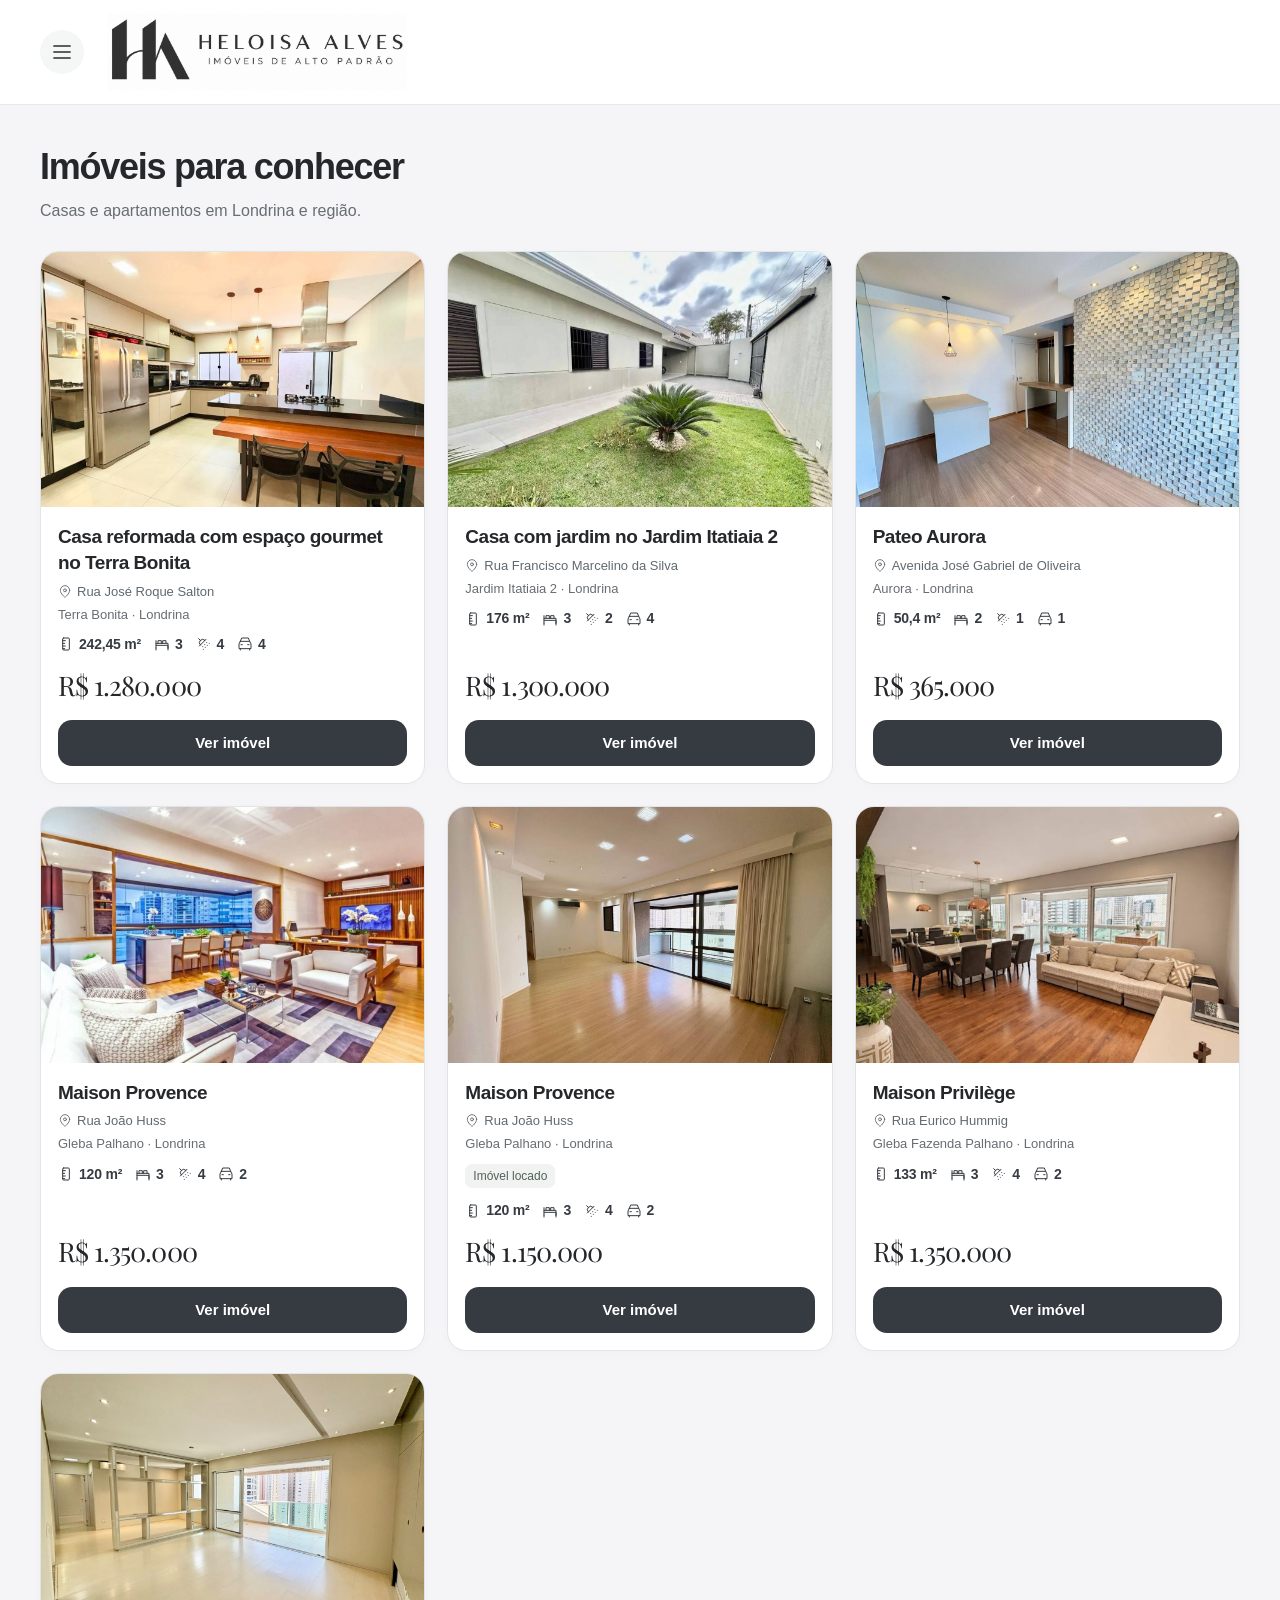
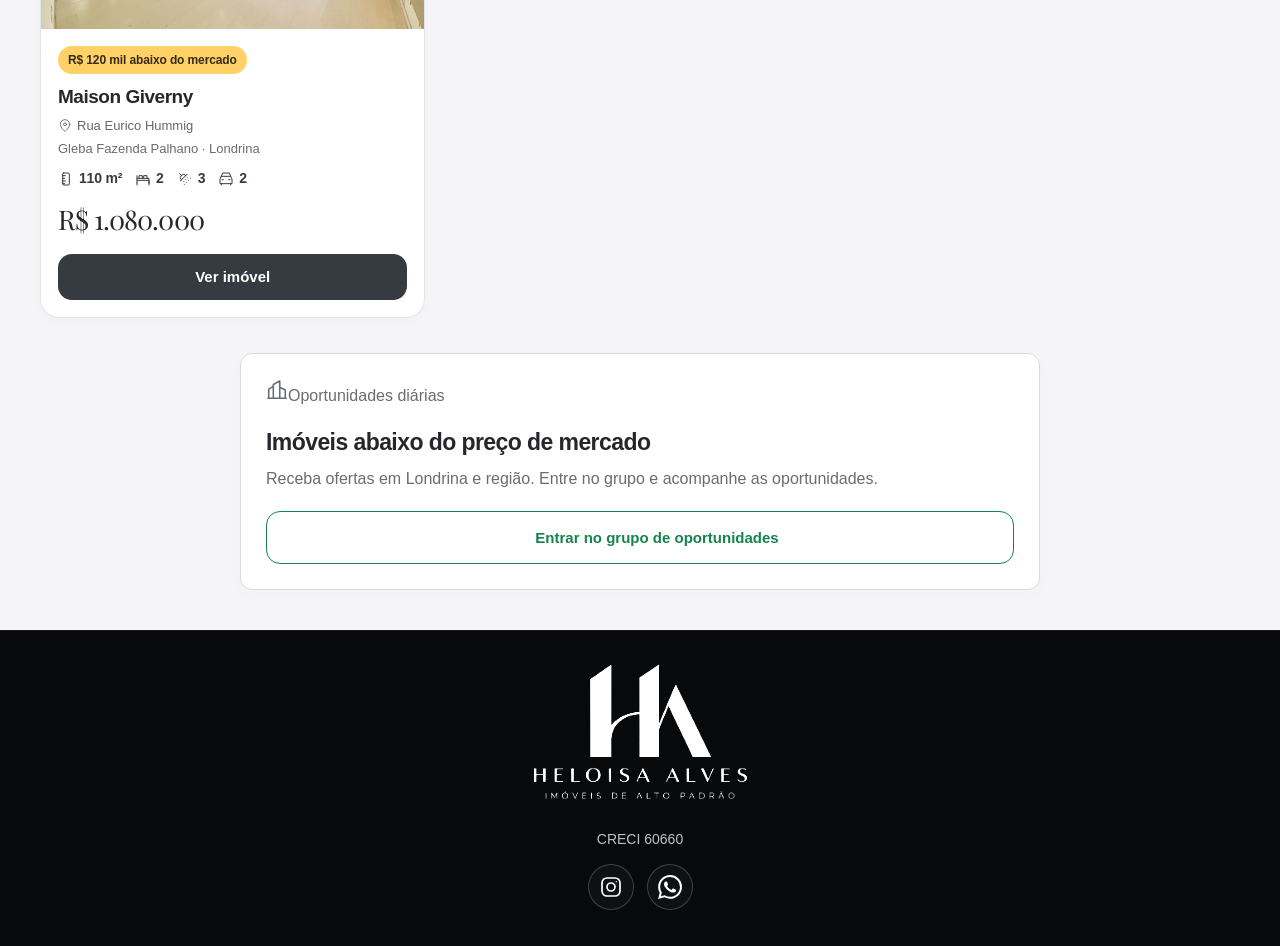
==== commit 4b0550a4: "Destaca economia de R$ 120 mil nos cards do Maison Giverny" ====
--- a/imoveis/index.html
+++ b/imoveis/index.html
@@ -97,4 +97,4 @@
         y=l.getElementsByTagName(r)[0];y.parentNode.insertBefore(t,y);
     })(window, document, "clarity", "script", "zjj10cf0zg");
 </script><meta property="og:title" content="Casas e apartamentos à venda em Londrina | Heloísa Alves"><meta property="og:description" content="Veja casas e apartamentos à venda em Londrina: fotos, preços, localização e características. Tire suas dúvidas ou envie uma proposta pelo WhatsApp."><meta property="og:type" content="website"><meta property="og:image" content="https://heloisa-alves.vercel.app/assets/photo-2.jpg"><meta property="og:url" content="https://heloisa-alves.vercel.app/imoveis/"><link rel="stylesheet" href="/graphite-brand.css"><link rel="stylesheet" href="/property-facts.css">
-</head><body class="catalog-page"><header class="site-header"><div class="site-header-inner"><button class="site-menu-toggle" type="button" aria-label="Abrir menu" aria-expanded="false" aria-haspopup="dialog" aria-controls="site-menu"><svg class="site-icon" viewBox="0 0 24 24" aria-hidden="true"><path d="M4 6h16M4 12h16M4 18h16"/></svg></button><a class="site-brand" href="/" aria-label="Heloísa Alves, início"><img src="/assets/logo-horizontal.png" alt="Heloísa Alves · Imóveis de alto padrão" width="2172" height="724"></a><nav class="site-header-nav" aria-label="Navegação principal"><a href="/#imoveis">Imóveis</a><a href="/#oportunidades">Oportunidades</a></nav></div></header><main class="wrap" id="inicio"><div class="catalog-heading"><h1>Imóveis para conhecer</h1><p>Casas e apartamentos em Londrina e região.</p></div><ul class="recommendations-list catalog-grid" aria-label="Imóveis disponíveis"><li><a class="recommendation-card" href="/imoveis/casa-terra-bonita-242m/" aria-label="Conhecer Casa reformada com espaço gourmet no Terra Bonita por R$ 1.280.000"><img src="/assets/imoveis/casa-terra-bonita-242m/foto-01.webp" alt="Ambiente de Casa reformada com espaço gourmet no Terra Bonita" width="600" height="400" loading="lazy"><div class="recommendation-body"><h2 class="recommendation-title">Casa reformada com espaço gourmet no Terra Bonita</h2><p class="recommendation-street property-card-street"><svg class="fact-icon" viewBox="0 0 24 24" aria-hidden="true"><path d="M20 10c0 6-8 12-8 12S4 16 4 10a8 8 0 1 1 16 0Z"/><circle cx="12" cy="10" r="2.5"/></svg><span>Rua José Roque Salton</span></p><p class="recommendation-location">Terra Bonita · Londrina</p><p class="recommendation-facts property-card-facts"><span class="property-fact" data-fact="area" role="group" aria-label="Área construída: 242,45 m²"><svg class="fact-icon" viewBox="0 0 24 24" aria-hidden="true"><rect x="7" y="3" width="10" height="18" rx="1.5"/><path d="M7 7h4M7 11h3M7 15h4M7 19h3"/></svg><strong>242,45 m²</strong></span><span class="property-fact" data-fact="bed" role="group" aria-label="3 quartos"><svg class="fact-icon" viewBox="0 0 24 24" aria-hidden="true"><path d="M3 18V7m0 7h18v4M3 11h18v7M6 11V7h5v4m2 0V7h5v4M3 18v3m18-3v3"/></svg><strong>3</strong></span><span class="property-fact" data-fact="bath" role="group" aria-label="4 banheiros"><svg class="fact-icon" viewBox="0 0 24 24" aria-hidden="true"><path d="m4 4 2.5 2.5M13.5 6.5a4.95 4.95 0 0 0-7 7M15 5 5 15M14 17v.01M10 16v.01M13 13v.01M16 10v.01M17 14v.01M20 11v.01M11 20v.01"/></svg><strong>4</strong></span><span class="property-fact" data-fact="car" role="group" aria-label="4 vagas"><svg class="fact-icon" viewBox="0 0 24 24" aria-hidden="true"><path d="m5 8 2-5h10l2 5m-14 0h14l2 4v7H3v-7l2-4Zm0 11v2m14-2v2M6 13h2m8 0h2"/></svg><strong>4</strong></span></p><p class="recommendation-price">R$ 1.280.000</p><span class="recommendation-cta">Ver imóvel</span></div></a></li><li><a class="recommendation-card" href="/imoveis/casa-jardim-itatiaia-176m/" aria-label="Conhecer Casa com jardim no Jardim Itatiaia 2 por R$ 1.300.000"><img src="/assets/imoveis/casa-jardim-itatiaia-176m/foto-01.webp" alt="Ambiente de Casa com jardim no Jardim Itatiaia 2" width="600" height="400" loading="lazy"><div class="recommendation-body"><h2 class="recommendation-title">Casa com jardim no Jardim Itatiaia 2</h2><p class="recommendation-street property-card-street"><svg class="fact-icon" viewBox="0 0 24 24" aria-hidden="true"><path d="M20 10c0 6-8 12-8 12S4 16 4 10a8 8 0 1 1 16 0Z"/><circle cx="12" cy="10" r="2.5"/></svg><span>Rua Francisco Marcelino da Silva</span></p><p class="recommendation-location">Jardim Itatiaia 2 · Londrina</p><p class="recommendation-facts property-card-facts"><span class="property-fact" data-fact="area" role="group" aria-label="Área construída: 176 m²"><svg class="fact-icon" viewBox="0 0 24 24" aria-hidden="true"><rect x="7" y="3" width="10" height="18" rx="1.5"/><path d="M7 7h4M7 11h3M7 15h4M7 19h3"/></svg><strong>176 m²</strong></span><span class="property-fact" data-fact="bed" role="group" aria-label="3 quartos"><svg class="fact-icon" viewBox="0 0 24 24" aria-hidden="true"><path d="M3 18V7m0 7h18v4M3 11h18v7M6 11V7h5v4m2 0V7h5v4M3 18v3m18-3v3"/></svg><strong>3</strong></span><span class="property-fact" data-fact="bath" role="group" aria-label="2 banheiros"><svg class="fact-icon" viewBox="0 0 24 24" aria-hidden="true"><path d="m4 4 2.5 2.5M13.5 6.5a4.95 4.95 0 0 0-7 7M15 5 5 15M14 17v.01M10 16v.01M13 13v.01M16 10v.01M17 14v.01M20 11v.01M11 20v.01"/></svg><strong>2</strong></span><span class="property-fact" data-fact="car" role="group" aria-label="4 vagas"><svg class="fact-icon" viewBox="0 0 24 24" aria-hidden="true"><path d="m5 8 2-5h10l2 5m-14 0h14l2 4v7H3v-7l2-4Zm0 11v2m14-2v2M6 13h2m8 0h2"/></svg><strong>4</strong></span></p><p class="recommendation-price">R$ 1.300.000</p><span class="recommendation-cta">Ver imóvel</span></div></a></li><li><a class="recommendation-card" href="/imoveis/pateo-aurora-50m/" aria-label="Conhecer Pateo Aurora por R$ 365.000"><img src="/assets/imoveis/pateo-aurora-50m/foto-01.webp" alt="Ambiente de Pateo Aurora" width="600" height="400" loading="lazy"><div class="recommendation-body"><h2 class="recommendation-title">Pateo Aurora</h2><p class="recommendation-street property-card-street"><svg class="fact-icon" viewBox="0 0 24 24" aria-hidden="true"><path d="M20 10c0 6-8 12-8 12S4 16 4 10a8 8 0 1 1 16 0Z"/><circle cx="12" cy="10" r="2.5"/></svg><span>Avenida José Gabriel de Oliveira</span></p><p class="recommendation-location">Aurora · Londrina</p><p class="recommendation-facts property-card-facts"><span class="property-fact" data-fact="area" role="group" aria-label="Área útil: 50,4 m²"><svg class="fact-icon" viewBox="0 0 24 24" aria-hidden="true"><rect x="7" y="3" width="10" height="18" rx="1.5"/><path d="M7 7h4M7 11h3M7 15h4M7 19h3"/></svg><strong>50,4 m²</strong></span><span class="property-fact" data-fact="bed" role="group" aria-label="2 quartos"><svg class="fact-icon" viewBox="0 0 24 24" aria-hidden="true"><path d="M3 18V7m0 7h18v4M3 11h18v7M6 11V7h5v4m2 0V7h5v4M3 18v3m18-3v3"/></svg><strong>2</strong></span><span class="property-fact" data-fact="bath" role="group" aria-label="1 banheiro"><svg class="fact-icon" viewBox="0 0 24 24" aria-hidden="true"><path d="m4 4 2.5 2.5M13.5 6.5a4.95 4.95 0 0 0-7 7M15 5 5 15M14 17v.01M10 16v.01M13 13v.01M16 10v.01M17 14v.01M20 11v.01M11 20v.01"/></svg><strong>1</strong></span><span class="property-fact" data-fact="car" role="group" aria-label="1 vaga"><svg class="fact-icon" viewBox="0 0 24 24" aria-hidden="true"><path d="m5 8 2-5h10l2 5m-14 0h14l2 4v7H3v-7l2-4Zm0 11v2m14-2v2M6 13h2m8 0h2"/></svg><strong>1</strong></span></p><p class="recommendation-price">R$ 365.000</p><span class="recommendation-cta">Ver imóvel</span></div></a></li><li><a class="recommendation-card" href="/imoveis/maison-provence-120m/" aria-label="Conhecer Maison Provence por R$ 1.350.000"><img src="/assets/imoveis/maison-provence-120m/foto-01.webp" alt="Ambiente de Maison Provence" width="600" height="400" loading="lazy"><div class="recommendation-body"><h2 class="recommendation-title">Maison Provence</h2><p class="recommendation-street property-card-street"><svg class="fact-icon" viewBox="0 0 24 24" aria-hidden="true"><path d="M20 10c0 6-8 12-8 12S4 16 4 10a8 8 0 1 1 16 0Z"/><circle cx="12" cy="10" r="2.5"/></svg><span>Rua João Huss</span></p><p class="recommendation-location">Gleba Palhano · Londrina</p><p class="recommendation-facts property-card-facts"><span class="property-fact" data-fact="area" role="group" aria-label="Área privativa: 120 m²"><svg class="fact-icon" viewBox="0 0 24 24" aria-hidden="true"><rect x="7" y="3" width="10" height="18" rx="1.5"/><path d="M7 7h4M7 11h3M7 15h4M7 19h3"/></svg><strong>120 m²</strong></span><span class="property-fact" data-fact="bed" role="group" aria-label="3 quartos"><svg class="fact-icon" viewBox="0 0 24 24" aria-hidden="true"><path d="M3 18V7m0 7h18v4M3 11h18v7M6 11V7h5v4m2 0V7h5v4M3 18v3m18-3v3"/></svg><strong>3</strong></span><span class="property-fact" data-fact="bath" role="group" aria-label="4 banheiros"><svg class="fact-icon" viewBox="0 0 24 24" aria-hidden="true"><path d="m4 4 2.5 2.5M13.5 6.5a4.95 4.95 0 0 0-7 7M15 5 5 15M14 17v.01M10 16v.01M13 13v.01M16 10v.01M17 14v.01M20 11v.01M11 20v.01"/></svg><strong>4</strong></span><span class="property-fact" data-fact="car" role="group" aria-label="2 vagas"><svg class="fact-icon" viewBox="0 0 24 24" aria-hidden="true"><path d="m5 8 2-5h10l2 5m-14 0h14l2 4v7H3v-7l2-4Zm0 11v2m14-2v2M6 13h2m8 0h2"/></svg><strong>2</strong></span></p><p class="recommendation-price">R$ 1.350.000</p><span class="recommendation-cta">Ver imóvel</span></div></a></li><li><a class="recommendation-card" href="/imoveis/maison-provence-para-investir/" aria-label="Conhecer Maison Provence por R$ 1.150.000"><img src="/assets/imoveis/maison-provence-para-investir/foto-01.webp" alt="Ambiente de Maison Provence" width="600" height="400" loading="lazy"><div class="recommendation-body"><h2 class="recommendation-title">Maison Provence</h2><p class="recommendation-street property-card-street"><svg class="fact-icon" viewBox="0 0 24 24" aria-hidden="true"><path d="M20 10c0 6-8 12-8 12S4 16 4 10a8 8 0 1 1 16 0Z"/><circle cx="12" cy="10" r="2.5"/></svg><span>Rua João Huss</span></p><p class="recommendation-location">Gleba Palhano · Londrina</p><p class="recommendation-occupied">Imóvel locado</p><p class="recommendation-facts property-card-facts"><span class="property-fact" data-fact="area" role="group" aria-label="Área privativa: 120 m²"><svg class="fact-icon" viewBox="0 0 24 24" aria-hidden="true"><rect x="7" y="3" width="10" height="18" rx="1.5"/><path d="M7 7h4M7 11h3M7 15h4M7 19h3"/></svg><strong>120 m²</strong></span><span class="property-fact" data-fact="bed" role="group" aria-label="3 quartos"><svg class="fact-icon" viewBox="0 0 24 24" aria-hidden="true"><path d="M3 18V7m0 7h18v4M3 11h18v7M6 11V7h5v4m2 0V7h5v4M3 18v3m18-3v3"/></svg><strong>3</strong></span><span class="property-fact" data-fact="bath" role="group" aria-label="4 banheiros"><svg class="fact-icon" viewBox="0 0 24 24" aria-hidden="true"><path d="m4 4 2.5 2.5M13.5 6.5a4.95 4.95 0 0 0-7 7M15 5 5 15M14 17v.01M10 16v.01M13 13v.01M16 10v.01M17 14v.01M20 11v.01M11 20v.01"/></svg><strong>4</strong></span><span class="property-fact" data-fact="car" role="group" aria-label="2 vagas"><svg class="fact-icon" viewBox="0 0 24 24" aria-hidden="true"><path d="m5 8 2-5h10l2 5m-14 0h14l2 4v7H3v-7l2-4Zm0 11v2m14-2v2M6 13h2m8 0h2"/></svg><strong>2</strong></span></p><p class="recommendation-price">R$ 1.150.000</p><span class="recommendation-cta">Ver imóvel</span></div></a></li><li><a class="recommendation-card" href="/imoveis/maison-privilege-133m/" aria-label="Conhecer Maison Privilège por R$ 1.350.000"><img src="/assets/imoveis/maison-privilege-133m/foto-01.webp" alt="Ambiente de Maison Privilège" width="600" height="400" loading="lazy"><div class="recommendation-body"><h2 class="recommendation-title">Maison Privilège</h2><p class="recommendation-street property-card-street"><svg class="fact-icon" viewBox="0 0 24 24" aria-hidden="true"><path d="M20 10c0 6-8 12-8 12S4 16 4 10a8 8 0 1 1 16 0Z"/><circle cx="12" cy="10" r="2.5"/></svg><span>Rua Eurico Hummig</span></p><p class="recommendation-location">Gleba Fazenda Palhano · Londrina</p><p class="recommendation-facts property-card-facts"><span class="property-fact" data-fact="area" role="group" aria-label="Área privativa: 133 m²"><svg class="fact-icon" viewBox="0 0 24 24" aria-hidden="true"><rect x="7" y="3" width="10" height="18" rx="1.5"/><path d="M7 7h4M7 11h3M7 15h4M7 19h3"/></svg><strong>133 m²</strong></span><span class="property-fact" data-fact="bed" role="group" aria-label="3 quartos"><svg class="fact-icon" viewBox="0 0 24 24" aria-hidden="true"><path d="M3 18V7m0 7h18v4M3 11h18v7M6 11V7h5v4m2 0V7h5v4M3 18v3m18-3v3"/></svg><strong>3</strong></span><span class="property-fact" data-fact="bath" role="group" aria-label="4 banheiros"><svg class="fact-icon" viewBox="0 0 24 24" aria-hidden="true"><path d="m4 4 2.5 2.5M13.5 6.5a4.95 4.95 0 0 0-7 7M15 5 5 15M14 17v.01M10 16v.01M13 13v.01M16 10v.01M17 14v.01M20 11v.01M11 20v.01"/></svg><strong>4</strong></span><span class="property-fact" data-fact="car" role="group" aria-label="2 vagas"><svg class="fact-icon" viewBox="0 0 24 24" aria-hidden="true"><path d="m5 8 2-5h10l2 5m-14 0h14l2 4v7H3v-7l2-4Zm0 11v2m14-2v2M6 13h2m8 0h2"/></svg><strong>2</strong></span></p><p class="recommendation-price">R$ 1.350.000</p><span class="recommendation-cta">Ver imóvel</span></div></a></li><li><a class="recommendation-card" href="/imoveis/maison-giverny/" aria-label="Conhecer Maison Giverny por R$ 1.080.000"><img src="/assets/photo-2.jpg" alt="Sala ampla do Maison Giverny" width="600" height="400" loading="lazy"><div class="recommendation-body"><h2 class="recommendation-title">Maison Giverny</h2><p class="recommendation-street property-card-street"><svg class="fact-icon" viewBox="0 0 24 24" aria-hidden="true"><path d="M20 10c0 6-8 12-8 12S4 16 4 10a8 8 0 1 1 16 0Z"/><circle cx="12" cy="10" r="2.5"/></svg><span>Rua Eurico Hummig</span></p><p class="recommendation-location">Gleba Fazenda Palhano · Londrina</p><p class="recommendation-facts property-card-facts"><span class="property-fact" data-fact="area" role="group" aria-label="Área privativa: 110 m²"><svg class="fact-icon" viewBox="0 0 24 24" aria-hidden="true"><rect x="7" y="3" width="10" height="18" rx="1.5"/><path d="M7 7h4M7 11h3M7 15h4M7 19h3"/></svg><strong>110 m²</strong></span><span class="property-fact" data-fact="bed" role="group" aria-label="2 quartos"><svg class="fact-icon" viewBox="0 0 24 24" aria-hidden="true"><path d="M3 18V7m0 7h18v4M3 11h18v7M6 11V7h5v4m2 0V7h5v4M3 18v3m18-3v3"/></svg><strong>2</strong></span><span class="property-fact" data-fact="bath" role="group" aria-label="3 banheiros"><svg class="fact-icon" viewBox="0 0 24 24" aria-hidden="true"><path d="m4 4 2.5 2.5M13.5 6.5a4.95 4.95 0 0 0-7 7M15 5 5 15M14 17v.01M10 16v.01M13 13v.01M16 10v.01M17 14v.01M20 11v.01M11 20v.01"/></svg><strong>3</strong></span><span class="property-fact" data-fact="car" role="group" aria-label="2 vagas"><svg class="fact-icon" viewBox="0 0 24 24" aria-hidden="true"><path d="m5 8 2-5h10l2 5m-14 0h14l2 4v7H3v-7l2-4Zm0 11v2m14-2v2M6 13h2m8 0h2"/></svg><strong>2</strong></span></p><p class="recommendation-price">R$ 1.080.000</p><span class="recommendation-cta">Ver imóvel</span></div></a></li></ul><section class="opportunities-card" id="grupo" aria-labelledby="opportunities-title"><p class="opportunities-eyebrow"><svg aria-hidden="true" viewBox="0 0 24 24"><path d="M3 21V11l5-3v13M8 21V6l7-4v19M15 21V9l6 3v9M2 21h20"/></svg><span>Oportunidades diárias</span></p><h2 id="opportunities-title">Imóveis abaixo do preço de mercado</h2><p class="opportunities-copy">Receba ofertas em Londrina e região. Entre no grupo e acompanhe as oportunidades.</p><a class="button group-link" href="https://chat.whatsapp.com/D4AI891pdOp2eEPSsWIqWE?s=cl&amp;p=a&amp;iam=2" target="_blank" rel="noopener noreferrer"><svg class="wa-icon" aria-hidden="true" viewBox="0 0 24 24"><use href="#whatsapp-icon"/></svg><span>Entrar no grupo de oportunidades</span></a></section></main><footer class="site-footer"><a class="site-footer-brand" href="/" aria-label="Heloísa Alves, voltar ao início"><img src="/assets/logo-silver.png" alt="Heloísa Alves · Imóveis de alto padrão" width="1254" height="1254" loading="lazy"></a><p class="site-footer-creci" data-creci>CRECI 60660</p><div class="site-footer-socials"><a class="site-social-link" href="https://www.instagram.com/helo_alvesf/" target="_blank" rel="noopener noreferrer" aria-label="Instagram da marca: @helo_alvesf"><svg class="site-icon" viewBox="0 0 24 24" aria-hidden="true"><rect x="3" y="3" width="18" height="18" rx="5"/><circle cx="12" cy="12" r="4"/><circle cx="17.3" cy="6.7" r=".7" fill="currentColor" stroke="none"/></svg></a><a data-whatsapp-context="general" class="site-social-link site-social-whatsapp whatsapp" href="https://wa.me/5543988318811?text=Ol%C3%A1!%20%F0%9F%91%8B%0AVim%20pelo%20site%20e%20gostaria%20de%20tirar%20uma%20d%C3%BAvida." target="_blank" rel="noopener noreferrer" aria-label="Atendimento pelo WhatsApp: (43) 98831-8811" data-meta-event="WhatsAppClick"><svg class="site-icon site-icon-fill" viewBox="0 0 24 24" aria-hidden="true"><path d="M17.472 14.382c-.297-.149-1.758-.867-2.03-.967-.273-.099-.471-.148-.67.15-.198.297-.767.966-.94 1.164-.174.198-.347.223-.644.074-.297-.148-1.255-.462-2.39-1.475-.883-.788-1.48-1.761-1.653-2.059-.173-.297-.018-.458.13-.606.134-.133.298-.347.446-.52.149-.174.198-.298.298-.496.099-.198.05-.372-.025-.52-.074-.149-.669-1.612-.916-2.207-.242-.58-.487-.5-.67-.51l-.57-.01c-.198 0-.52.075-.792.372-.272.298-1.04 1.016-1.04 2.48s1.065 2.876 1.213 3.074c.149.198 2.096 3.2 5.077 4.487.709.306 1.262.489 1.694.625.712.226 1.36.194 1.872.118.571-.085 1.758-.719 2.006-1.413.248-.694.248-1.289.173-1.413-.074-.124-.272-.198-.57-.347M12.05 21.785h-.004a9.87 9.87 0 0 1-5.031-1.378l-.361-.214-3.741.982.999-3.648-.235-.374a9.86 9.86 0 0 1-1.51-5.26c.002-5.45 4.436-9.884 9.887-9.884a9.82 9.82 0 0 1 7.021 2.91 9.825 9.825 0 0 1 2.9 7.023c-.003 5.45-4.437 9.883-9.925 9.843M20.46 3.49A11.85 11.85 0 0 0 12.05 0C5.496 0 .163 5.333.16 11.887c0 2.095.547 4.14 1.588 5.942L.06 24l6.306-1.654a11.88 11.88 0 0 0 5.68 1.447h.005c6.554 0 11.887-5.333 11.89-11.888a11.82 11.82 0 0 0-3.48-8.415Z"/></svg></a></div></footer><!-- shared-menu:start --><dialog id="site-menu" class="site-menu" aria-labelledby="site-menu-title"><div class="site-menu-panel"><div class="site-menu-top"><a class="site-brand" href="/" aria-label="Heloísa Alves, início"><img src="/assets/logo-horizontal.png" alt="Heloísa Alves · Imóveis de alto padrão" width="2172" height="724"></a><button class="site-menu-close" type="button" aria-label="Fechar menu"><svg class="site-icon" viewBox="0 0 24 24" aria-hidden="true"><path d="m6 6 12 12M6 18 18 6"/></svg></button></div><h2 id="site-menu-title">Encontre o seu<br>próximo imóvel.</h2><nav class="site-menu-links" aria-label="Explorar o site"><a class="site-menu-card" href="/#imoveis"><span class="site-menu-card-icon"><svg class="site-icon" viewBox="0 0 24 24" aria-hidden="true"><path d="M5 21V4h11v17M16 10h4v11M3 21h19M8 8h5M8 12h5M8 16h5M9 21v-2h3v2"/></svg></span><span class="site-menu-card-copy"><strong>Imóveis</strong><span>Explore casas e apartamentos</span></span></a><a class="site-menu-card" href="/#oportunidades"><span class="site-menu-card-icon"><svg class="site-icon site-icon-fill" viewBox="0 0 24 24" aria-hidden="true"><path d="M17.472 14.382c-.297-.149-1.758-.867-2.03-.967-.273-.099-.471-.148-.67.15-.198.297-.767.966-.94 1.164-.174.198-.347.223-.644.074-.297-.148-1.255-.462-2.39-1.475-.883-.788-1.48-1.761-1.653-2.059-.173-.297-.018-.458.13-.606.134-.133.298-.347.446-.52.149-.174.198-.298.298-.496.099-.198.05-.372-.025-.52-.074-.149-.669-1.612-.916-2.207-.242-.58-.487-.5-.67-.51l-.57-.01c-.198 0-.52.075-.792.372-.272.298-1.04 1.016-1.04 2.48s1.065 2.876 1.213 3.074c.149.198 2.096 3.2 5.077 4.487.709.306 1.262.489 1.694.625.712.226 1.36.194 1.872.118.571-.085 1.758-.719 2.006-1.413.248-.694.248-1.289.173-1.413-.074-.124-.272-.198-.57-.347M12.05 21.785h-.004a9.87 9.87 0 0 1-5.031-1.378l-.361-.214-3.741.982.999-3.648-.235-.374a9.86 9.86 0 0 1-1.51-5.26c.002-5.45 4.436-9.884 9.887-9.884a9.82 9.82 0 0 1 7.021 2.91 9.825 9.825 0 0 1 2.9 7.023c-.003 5.45-4.437 9.883-9.925 9.843M20.46 3.49A11.85 11.85 0 0 0 12.05 0C5.496 0 .163 5.333.16 11.887c0 2.095.547 4.14 1.588 5.942L.06 24l6.306-1.654a11.88 11.88 0 0 0 5.68 1.447h.005c6.554 0 11.887-5.333 11.89-11.888a11.82 11.82 0 0 0-3.48-8.415Z"/></svg></span><span class="site-menu-card-copy"><strong>Oportunidades</strong><span>Encontre boas oportunidades em Londrina e região</span></span></a></nav><div class="site-menu-bottom"><div class="site-menu-social"><a href="https://www.instagram.com/helo_alvesf/" target="_blank" rel="noopener noreferrer" aria-label="Instagram da marca: @helo_alvesf"><svg class="site-icon" viewBox="0 0 24 24" aria-hidden="true"><rect x="3" y="3" width="18" height="18" rx="5"/><circle cx="12" cy="12" r="4"/><circle cx="17.3" cy="6.7" r=".7" fill="currentColor" stroke="none"/></svg><span>@helo_alvesf</span></a><span data-creci>CRECI 60660</span></div><a data-whatsapp-context="general" class="site-menu-contact whatsapp" href="https://wa.me/5543988318811?text=Ol%C3%A1!%20%F0%9F%91%8B%0AVim%20pelo%20site%20e%20gostaria%20de%20tirar%20uma%20d%C3%BAvida." target="_blank" rel="noopener noreferrer" data-meta-event="WhatsAppClick"><svg class="site-icon site-icon-fill" viewBox="0 0 24 24" aria-hidden="true"><path d="M17.472 14.382c-.297-.149-1.758-.867-2.03-.967-.273-.099-.471-.148-.67.15-.198.297-.767.966-.94 1.164-.174.198-.347.223-.644.074-.297-.148-1.255-.462-2.39-1.475-.883-.788-1.48-1.761-1.653-2.059-.173-.297-.018-.458.13-.606.134-.133.298-.347.446-.52.149-.174.198-.298.298-.496.099-.198.05-.372-.025-.52-.074-.149-.669-1.612-.916-2.207-.242-.58-.487-.5-.67-.51l-.57-.01c-.198 0-.52.075-.792.372-.272.298-1.04 1.016-1.04 2.48s1.065 2.876 1.213 3.074c.149.198 2.096 3.2 5.077 4.487.709.306 1.262.489 1.694.625.712.226 1.36.194 1.872.118.571-.085 1.758-.719 2.006-1.413.248-.694.248-1.289.173-1.413-.074-.124-.272-.198-.57-.347M12.05 21.785h-.004a9.87 9.87 0 0 1-5.031-1.378l-.361-.214-3.741.982.999-3.648-.235-.374a9.86 9.86 0 0 1-1.51-5.26c.002-5.45 4.436-9.884 9.887-9.884a9.82 9.82 0 0 1 7.021 2.91 9.825 9.825 0 0 1 2.9 7.023c-.003 5.45-4.437 9.883-9.925 9.843M20.46 3.49A11.85 11.85 0 0 0 12.05 0C5.496 0 .163 5.333.16 11.887c0 2.095.547 4.14 1.588 5.942L.06 24l6.306-1.654a11.88 11.88 0 0 0 5.68 1.447h.005c6.554 0 11.887-5.333 11.89-11.888a11.82 11.82 0 0 0-3.48-8.415Z"/></svg><span>Tirar dúvidas</span></a></div></div></dialog><!-- shared-menu:end --></body></html>+</head><body class="catalog-page"><header class="site-header"><div class="site-header-inner"><button class="site-menu-toggle" type="button" aria-label="Abrir menu" aria-expanded="false" aria-haspopup="dialog" aria-controls="site-menu"><svg class="site-icon" viewBox="0 0 24 24" aria-hidden="true"><path d="M4 6h16M4 12h16M4 18h16"/></svg></button><a class="site-brand" href="/" aria-label="Heloísa Alves, início"><img src="/assets/logo-horizontal.png" alt="Heloísa Alves · Imóveis de alto padrão" width="2172" height="724"></a><nav class="site-header-nav" aria-label="Navegação principal"><a href="/#imoveis">Imóveis</a><a href="/#oportunidades">Oportunidades</a></nav></div></header><main class="wrap" id="inicio"><div class="catalog-heading"><h1>Imóveis para conhecer</h1><p>Casas e apartamentos em Londrina e região.</p></div><ul class="recommendations-list catalog-grid" aria-label="Imóveis disponíveis"><li><a class="recommendation-card" href="/imoveis/casa-terra-bonita-242m/" aria-label="Conhecer Casa reformada com espaço gourmet no Terra Bonita por R$ 1.280.000"><img src="/assets/imoveis/casa-terra-bonita-242m/foto-01.webp" alt="Ambiente de Casa reformada com espaço gourmet no Terra Bonita" width="600" height="400" loading="lazy"><div class="recommendation-body"><h2 class="recommendation-title">Casa reformada com espaço gourmet no Terra Bonita</h2><p class="recommendation-street property-card-street"><svg class="fact-icon" viewBox="0 0 24 24" aria-hidden="true"><path d="M20 10c0 6-8 12-8 12S4 16 4 10a8 8 0 1 1 16 0Z"/><circle cx="12" cy="10" r="2.5"/></svg><span>Rua José Roque Salton</span></p><p class="recommendation-location">Terra Bonita · Londrina</p><p class="recommendation-facts property-card-facts"><span class="property-fact" data-fact="area" role="group" aria-label="Área construída: 242,45 m²"><svg class="fact-icon" viewBox="0 0 24 24" aria-hidden="true"><rect x="7" y="3" width="10" height="18" rx="1.5"/><path d="M7 7h4M7 11h3M7 15h4M7 19h3"/></svg><strong>242,45 m²</strong></span><span class="property-fact" data-fact="bed" role="group" aria-label="3 quartos"><svg class="fact-icon" viewBox="0 0 24 24" aria-hidden="true"><path d="M3 18V7m0 7h18v4M3 11h18v7M6 11V7h5v4m2 0V7h5v4M3 18v3m18-3v3"/></svg><strong>3</strong></span><span class="property-fact" data-fact="bath" role="group" aria-label="4 banheiros"><svg class="fact-icon" viewBox="0 0 24 24" aria-hidden="true"><path d="m4 4 2.5 2.5M13.5 6.5a4.95 4.95 0 0 0-7 7M15 5 5 15M14 17v.01M10 16v.01M13 13v.01M16 10v.01M17 14v.01M20 11v.01M11 20v.01"/></svg><strong>4</strong></span><span class="property-fact" data-fact="car" role="group" aria-label="4 vagas"><svg class="fact-icon" viewBox="0 0 24 24" aria-hidden="true"><path d="m5 8 2-5h10l2 5m-14 0h14l2 4v7H3v-7l2-4Zm0 11v2m14-2v2M6 13h2m8 0h2"/></svg><strong>4</strong></span></p><p class="recommendation-price">R$ 1.280.000</p><span class="recommendation-cta">Ver imóvel</span></div></a></li><li><a class="recommendation-card" href="/imoveis/casa-jardim-itatiaia-176m/" aria-label="Conhecer Casa com jardim no Jardim Itatiaia 2 por R$ 1.300.000"><img src="/assets/imoveis/casa-jardim-itatiaia-176m/foto-01.webp" alt="Ambiente de Casa com jardim no Jardim Itatiaia 2" width="600" height="400" loading="lazy"><div class="recommendation-body"><h2 class="recommendation-title">Casa com jardim no Jardim Itatiaia 2</h2><p class="recommendation-street property-card-street"><svg class="fact-icon" viewBox="0 0 24 24" aria-hidden="true"><path d="M20 10c0 6-8 12-8 12S4 16 4 10a8 8 0 1 1 16 0Z"/><circle cx="12" cy="10" r="2.5"/></svg><span>Rua Francisco Marcelino da Silva</span></p><p class="recommendation-location">Jardim Itatiaia 2 · Londrina</p><p class="recommendation-facts property-card-facts"><span class="property-fact" data-fact="area" role="group" aria-label="Área construída: 176 m²"><svg class="fact-icon" viewBox="0 0 24 24" aria-hidden="true"><rect x="7" y="3" width="10" height="18" rx="1.5"/><path d="M7 7h4M7 11h3M7 15h4M7 19h3"/></svg><strong>176 m²</strong></span><span class="property-fact" data-fact="bed" role="group" aria-label="3 quartos"><svg class="fact-icon" viewBox="0 0 24 24" aria-hidden="true"><path d="M3 18V7m0 7h18v4M3 11h18v7M6 11V7h5v4m2 0V7h5v4M3 18v3m18-3v3"/></svg><strong>3</strong></span><span class="property-fact" data-fact="bath" role="group" aria-label="2 banheiros"><svg class="fact-icon" viewBox="0 0 24 24" aria-hidden="true"><path d="m4 4 2.5 2.5M13.5 6.5a4.95 4.95 0 0 0-7 7M15 5 5 15M14 17v.01M10 16v.01M13 13v.01M16 10v.01M17 14v.01M20 11v.01M11 20v.01"/></svg><strong>2</strong></span><span class="property-fact" data-fact="car" role="group" aria-label="4 vagas"><svg class="fact-icon" viewBox="0 0 24 24" aria-hidden="true"><path d="m5 8 2-5h10l2 5m-14 0h14l2 4v7H3v-7l2-4Zm0 11v2m14-2v2M6 13h2m8 0h2"/></svg><strong>4</strong></span></p><p class="recommendation-price">R$ 1.300.000</p><span class="recommendation-cta">Ver imóvel</span></div></a></li><li><a class="recommendation-card" href="/imoveis/pateo-aurora-50m/" aria-label="Conhecer Pateo Aurora por R$ 365.000"><img src="/assets/imoveis/pateo-aurora-50m/foto-01.webp" alt="Ambiente de Pateo Aurora" width="600" height="400" loading="lazy"><div class="recommendation-body"><h2 class="recommendation-title">Pateo Aurora</h2><p class="recommendation-street property-card-street"><svg class="fact-icon" viewBox="0 0 24 24" aria-hidden="true"><path d="M20 10c0 6-8 12-8 12S4 16 4 10a8 8 0 1 1 16 0Z"/><circle cx="12" cy="10" r="2.5"/></svg><span>Avenida José Gabriel de Oliveira</span></p><p class="recommendation-location">Aurora · Londrina</p><p class="recommendation-facts property-card-facts"><span class="property-fact" data-fact="area" role="group" aria-label="Área útil: 50,4 m²"><svg class="fact-icon" viewBox="0 0 24 24" aria-hidden="true"><rect x="7" y="3" width="10" height="18" rx="1.5"/><path d="M7 7h4M7 11h3M7 15h4M7 19h3"/></svg><strong>50,4 m²</strong></span><span class="property-fact" data-fact="bed" role="group" aria-label="2 quartos"><svg class="fact-icon" viewBox="0 0 24 24" aria-hidden="true"><path d="M3 18V7m0 7h18v4M3 11h18v7M6 11V7h5v4m2 0V7h5v4M3 18v3m18-3v3"/></svg><strong>2</strong></span><span class="property-fact" data-fact="bath" role="group" aria-label="1 banheiro"><svg class="fact-icon" viewBox="0 0 24 24" aria-hidden="true"><path d="m4 4 2.5 2.5M13.5 6.5a4.95 4.95 0 0 0-7 7M15 5 5 15M14 17v.01M10 16v.01M13 13v.01M16 10v.01M17 14v.01M20 11v.01M11 20v.01"/></svg><strong>1</strong></span><span class="property-fact" data-fact="car" role="group" aria-label="1 vaga"><svg class="fact-icon" viewBox="0 0 24 24" aria-hidden="true"><path d="m5 8 2-5h10l2 5m-14 0h14l2 4v7H3v-7l2-4Zm0 11v2m14-2v2M6 13h2m8 0h2"/></svg><strong>1</strong></span></p><p class="recommendation-price">R$ 365.000</p><span class="recommendation-cta">Ver imóvel</span></div></a></li><li><a class="recommendation-card" href="/imoveis/maison-provence-120m/" aria-label="Conhecer Maison Provence por R$ 1.350.000"><img src="/assets/imoveis/maison-provence-120m/foto-01.webp" alt="Ambiente de Maison Provence" width="600" height="400" loading="lazy"><div class="recommendation-body"><h2 class="recommendation-title">Maison Provence</h2><p class="recommendation-street property-card-street"><svg class="fact-icon" viewBox="0 0 24 24" aria-hidden="true"><path d="M20 10c0 6-8 12-8 12S4 16 4 10a8 8 0 1 1 16 0Z"/><circle cx="12" cy="10" r="2.5"/></svg><span>Rua João Huss</span></p><p class="recommendation-location">Gleba Palhano · Londrina</p><p class="recommendation-facts property-card-facts"><span class="property-fact" data-fact="area" role="group" aria-label="Área privativa: 120 m²"><svg class="fact-icon" viewBox="0 0 24 24" aria-hidden="true"><rect x="7" y="3" width="10" height="18" rx="1.5"/><path d="M7 7h4M7 11h3M7 15h4M7 19h3"/></svg><strong>120 m²</strong></span><span class="property-fact" data-fact="bed" role="group" aria-label="3 quartos"><svg class="fact-icon" viewBox="0 0 24 24" aria-hidden="true"><path d="M3 18V7m0 7h18v4M3 11h18v7M6 11V7h5v4m2 0V7h5v4M3 18v3m18-3v3"/></svg><strong>3</strong></span><span class="property-fact" data-fact="bath" role="group" aria-label="4 banheiros"><svg class="fact-icon" viewBox="0 0 24 24" aria-hidden="true"><path d="m4 4 2.5 2.5M13.5 6.5a4.95 4.95 0 0 0-7 7M15 5 5 15M14 17v.01M10 16v.01M13 13v.01M16 10v.01M17 14v.01M20 11v.01M11 20v.01"/></svg><strong>4</strong></span><span class="property-fact" data-fact="car" role="group" aria-label="2 vagas"><svg class="fact-icon" viewBox="0 0 24 24" aria-hidden="true"><path d="m5 8 2-5h10l2 5m-14 0h14l2 4v7H3v-7l2-4Zm0 11v2m14-2v2M6 13h2m8 0h2"/></svg><strong>2</strong></span></p><p class="recommendation-price">R$ 1.350.000</p><span class="recommendation-cta">Ver imóvel</span></div></a></li><li><a class="recommendation-card" href="/imoveis/maison-provence-para-investir/" aria-label="Conhecer Maison Provence por R$ 1.150.000"><img src="/assets/imoveis/maison-provence-para-investir/foto-01.webp" alt="Ambiente de Maison Provence" width="600" height="400" loading="lazy"><div class="recommendation-body"><h2 class="recommendation-title">Maison Provence</h2><p class="recommendation-street property-card-street"><svg class="fact-icon" viewBox="0 0 24 24" aria-hidden="true"><path d="M20 10c0 6-8 12-8 12S4 16 4 10a8 8 0 1 1 16 0Z"/><circle cx="12" cy="10" r="2.5"/></svg><span>Rua João Huss</span></p><p class="recommendation-location">Gleba Palhano · Londrina</p><p class="recommendation-occupied">Imóvel locado</p><p class="recommendation-facts property-card-facts"><span class="property-fact" data-fact="area" role="group" aria-label="Área privativa: 120 m²"><svg class="fact-icon" viewBox="0 0 24 24" aria-hidden="true"><rect x="7" y="3" width="10" height="18" rx="1.5"/><path d="M7 7h4M7 11h3M7 15h4M7 19h3"/></svg><strong>120 m²</strong></span><span class="property-fact" data-fact="bed" role="group" aria-label="3 quartos"><svg class="fact-icon" viewBox="0 0 24 24" aria-hidden="true"><path d="M3 18V7m0 7h18v4M3 11h18v7M6 11V7h5v4m2 0V7h5v4M3 18v3m18-3v3"/></svg><strong>3</strong></span><span class="property-fact" data-fact="bath" role="group" aria-label="4 banheiros"><svg class="fact-icon" viewBox="0 0 24 24" aria-hidden="true"><path d="m4 4 2.5 2.5M13.5 6.5a4.95 4.95 0 0 0-7 7M15 5 5 15M14 17v.01M10 16v.01M13 13v.01M16 10v.01M17 14v.01M20 11v.01M11 20v.01"/></svg><strong>4</strong></span><span class="property-fact" data-fact="car" role="group" aria-label="2 vagas"><svg class="fact-icon" viewBox="0 0 24 24" aria-hidden="true"><path d="m5 8 2-5h10l2 5m-14 0h14l2 4v7H3v-7l2-4Zm0 11v2m14-2v2M6 13h2m8 0h2"/></svg><strong>2</strong></span></p><p class="recommendation-price">R$ 1.150.000</p><span class="recommendation-cta">Ver imóvel</span></div></a></li><li><a class="recommendation-card" href="/imoveis/maison-privilege-133m/" aria-label="Conhecer Maison Privilège por R$ 1.350.000"><img src="/assets/imoveis/maison-privilege-133m/foto-01.webp" alt="Ambiente de Maison Privilège" width="600" height="400" loading="lazy"><div class="recommendation-body"><h2 class="recommendation-title">Maison Privilège</h2><p class="recommendation-street property-card-street"><svg class="fact-icon" viewBox="0 0 24 24" aria-hidden="true"><path d="M20 10c0 6-8 12-8 12S4 16 4 10a8 8 0 1 1 16 0Z"/><circle cx="12" cy="10" r="2.5"/></svg><span>Rua Eurico Hummig</span></p><p class="recommendation-location">Gleba Fazenda Palhano · Londrina</p><p class="recommendation-facts property-card-facts"><span class="property-fact" data-fact="area" role="group" aria-label="Área privativa: 133 m²"><svg class="fact-icon" viewBox="0 0 24 24" aria-hidden="true"><rect x="7" y="3" width="10" height="18" rx="1.5"/><path d="M7 7h4M7 11h3M7 15h4M7 19h3"/></svg><strong>133 m²</strong></span><span class="property-fact" data-fact="bed" role="group" aria-label="3 quartos"><svg class="fact-icon" viewBox="0 0 24 24" aria-hidden="true"><path d="M3 18V7m0 7h18v4M3 11h18v7M6 11V7h5v4m2 0V7h5v4M3 18v3m18-3v3"/></svg><strong>3</strong></span><span class="property-fact" data-fact="bath" role="group" aria-label="4 banheiros"><svg class="fact-icon" viewBox="0 0 24 24" aria-hidden="true"><path d="m4 4 2.5 2.5M13.5 6.5a4.95 4.95 0 0 0-7 7M15 5 5 15M14 17v.01M10 16v.01M13 13v.01M16 10v.01M17 14v.01M20 11v.01M11 20v.01"/></svg><strong>4</strong></span><span class="property-fact" data-fact="car" role="group" aria-label="2 vagas"><svg class="fact-icon" viewBox="0 0 24 24" aria-hidden="true"><path d="m5 8 2-5h10l2 5m-14 0h14l2 4v7H3v-7l2-4Zm0 11v2m14-2v2M6 13h2m8 0h2"/></svg><strong>2</strong></span></p><p class="recommendation-price">R$ 1.350.000</p><span class="recommendation-cta">Ver imóvel</span></div></a></li><li><a class="recommendation-card" href="/imoveis/maison-giverny/" aria-label="Conhecer Maison Giverny por R$ 1.080.000"><img src="/assets/photo-2.jpg" alt="Sala ampla do Maison Giverny" width="600" height="400" loading="lazy"><div class="recommendation-body"><span class="property-savings-badge">R$ 120 mil abaixo do mercado</span><h2 class="recommendation-title">Maison Giverny</h2><p class="recommendation-street property-card-street"><svg class="fact-icon" viewBox="0 0 24 24" aria-hidden="true"><path d="M20 10c0 6-8 12-8 12S4 16 4 10a8 8 0 1 1 16 0Z"/><circle cx="12" cy="10" r="2.5"/></svg><span>Rua Eurico Hummig</span></p><p class="recommendation-location">Gleba Fazenda Palhano · Londrina</p><p class="recommendation-facts property-card-facts"><span class="property-fact" data-fact="area" role="group" aria-label="Área privativa: 110 m²"><svg class="fact-icon" viewBox="0 0 24 24" aria-hidden="true"><rect x="7" y="3" width="10" height="18" rx="1.5"/><path d="M7 7h4M7 11h3M7 15h4M7 19h3"/></svg><strong>110 m²</strong></span><span class="property-fact" data-fact="bed" role="group" aria-label="2 quartos"><svg class="fact-icon" viewBox="0 0 24 24" aria-hidden="true"><path d="M3 18V7m0 7h18v4M3 11h18v7M6 11V7h5v4m2 0V7h5v4M3 18v3m18-3v3"/></svg><strong>2</strong></span><span class="property-fact" data-fact="bath" role="group" aria-label="3 banheiros"><svg class="fact-icon" viewBox="0 0 24 24" aria-hidden="true"><path d="m4 4 2.5 2.5M13.5 6.5a4.95 4.95 0 0 0-7 7M15 5 5 15M14 17v.01M10 16v.01M13 13v.01M16 10v.01M17 14v.01M20 11v.01M11 20v.01"/></svg><strong>3</strong></span><span class="property-fact" data-fact="car" role="group" aria-label="2 vagas"><svg class="fact-icon" viewBox="0 0 24 24" aria-hidden="true"><path d="m5 8 2-5h10l2 5m-14 0h14l2 4v7H3v-7l2-4Zm0 11v2m14-2v2M6 13h2m8 0h2"/></svg><strong>2</strong></span></p><p class="recommendation-price">R$ 1.080.000</p><span class="recommendation-cta">Ver imóvel</span></div></a></li></ul><section class="opportunities-card" id="grupo" aria-labelledby="opportunities-title"><p class="opportunities-eyebrow"><svg aria-hidden="true" viewBox="0 0 24 24"><path d="M3 21V11l5-3v13M8 21V6l7-4v19M15 21V9l6 3v9M2 21h20"/></svg><span>Oportunidades diárias</span></p><h2 id="opportunities-title">Imóveis abaixo do preço de mercado</h2><p class="opportunities-copy">Receba ofertas em Londrina e região. Entre no grupo e acompanhe as oportunidades.</p><a class="button group-link" href="https://chat.whatsapp.com/D4AI891pdOp2eEPSsWIqWE?s=cl&amp;p=a&amp;iam=2" target="_blank" rel="noopener noreferrer"><svg class="wa-icon" aria-hidden="true" viewBox="0 0 24 24"><use href="#whatsapp-icon"/></svg><span>Entrar no grupo de oportunidades</span></a></section></main><footer class="site-footer"><a class="site-footer-brand" href="/" aria-label="Heloísa Alves, voltar ao início"><img src="/assets/logo-silver.png" alt="Heloísa Alves · Imóveis de alto padrão" width="1254" height="1254" loading="lazy"></a><p class="site-footer-creci" data-creci>CRECI 60660</p><div class="site-footer-socials"><a class="site-social-link" href="https://www.instagram.com/helo_alvesf/" target="_blank" rel="noopener noreferrer" aria-label="Instagram da marca: @helo_alvesf"><svg class="site-icon" viewBox="0 0 24 24" aria-hidden="true"><rect x="3" y="3" width="18" height="18" rx="5"/><circle cx="12" cy="12" r="4"/><circle cx="17.3" cy="6.7" r=".7" fill="currentColor" stroke="none"/></svg></a><a data-whatsapp-context="general" class="site-social-link site-social-whatsapp whatsapp" href="https://wa.me/5543988318811?text=Ol%C3%A1!%20%F0%9F%91%8B%0AVim%20pelo%20site%20e%20gostaria%20de%20tirar%20uma%20d%C3%BAvida." target="_blank" rel="noopener noreferrer" aria-label="Atendimento pelo WhatsApp: (43) 98831-8811" data-meta-event="WhatsAppClick"><svg class="site-icon site-icon-fill" viewBox="0 0 24 24" aria-hidden="true"><path d="M17.472 14.382c-.297-.149-1.758-.867-2.03-.967-.273-.099-.471-.148-.67.15-.198.297-.767.966-.94 1.164-.174.198-.347.223-.644.074-.297-.148-1.255-.462-2.39-1.475-.883-.788-1.48-1.761-1.653-2.059-.173-.297-.018-.458.13-.606.134-.133.298-.347.446-.52.149-.174.198-.298.298-.496.099-.198.05-.372-.025-.52-.074-.149-.669-1.612-.916-2.207-.242-.58-.487-.5-.67-.51l-.57-.01c-.198 0-.52.075-.792.372-.272.298-1.04 1.016-1.04 2.48s1.065 2.876 1.213 3.074c.149.198 2.096 3.2 5.077 4.487.709.306 1.262.489 1.694.625.712.226 1.36.194 1.872.118.571-.085 1.758-.719 2.006-1.413.248-.694.248-1.289.173-1.413-.074-.124-.272-.198-.57-.347M12.05 21.785h-.004a9.87 9.87 0 0 1-5.031-1.378l-.361-.214-3.741.982.999-3.648-.235-.374a9.86 9.86 0 0 1-1.51-5.26c.002-5.45 4.436-9.884 9.887-9.884a9.82 9.82 0 0 1 7.021 2.91 9.825 9.825 0 0 1 2.9 7.023c-.003 5.45-4.437 9.883-9.925 9.843M20.46 3.49A11.85 11.85 0 0 0 12.05 0C5.496 0 .163 5.333.16 11.887c0 2.095.547 4.14 1.588 5.942L.06 24l6.306-1.654a11.88 11.88 0 0 0 5.68 1.447h.005c6.554 0 11.887-5.333 11.89-11.888a11.82 11.82 0 0 0-3.48-8.415Z"/></svg></a></div></footer><!-- shared-menu:start --><dialog id="site-menu" class="site-menu" aria-labelledby="site-menu-title"><div class="site-menu-panel"><div class="site-menu-top"><a class="site-brand" href="/" aria-label="Heloísa Alves, início"><img src="/assets/logo-horizontal.png" alt="Heloísa Alves · Imóveis de alto padrão" width="2172" height="724"></a><button class="site-menu-close" type="button" aria-label="Fechar menu"><svg class="site-icon" viewBox="0 0 24 24" aria-hidden="true"><path d="m6 6 12 12M6 18 18 6"/></svg></button></div><h2 id="site-menu-title">Encontre o seu<br>próximo imóvel.</h2><nav class="site-menu-links" aria-label="Explorar o site"><a class="site-menu-card" href="/#imoveis"><span class="site-menu-card-icon"><svg class="site-icon" viewBox="0 0 24 24" aria-hidden="true"><path d="M5 21V4h11v17M16 10h4v11M3 21h19M8 8h5M8 12h5M8 16h5M9 21v-2h3v2"/></svg></span><span class="site-menu-card-copy"><strong>Imóveis</strong><span>Explore casas e apartamentos</span></span></a><a class="site-menu-card" href="/#oportunidades"><span class="site-menu-card-icon"><svg class="site-icon site-icon-fill" viewBox="0 0 24 24" aria-hidden="true"><path d="M17.472 14.382c-.297-.149-1.758-.867-2.03-.967-.273-.099-.471-.148-.67.15-.198.297-.767.966-.94 1.164-.174.198-.347.223-.644.074-.297-.148-1.255-.462-2.39-1.475-.883-.788-1.48-1.761-1.653-2.059-.173-.297-.018-.458.13-.606.134-.133.298-.347.446-.52.149-.174.198-.298.298-.496.099-.198.05-.372-.025-.52-.074-.149-.669-1.612-.916-2.207-.242-.58-.487-.5-.67-.51l-.57-.01c-.198 0-.52.075-.792.372-.272.298-1.04 1.016-1.04 2.48s1.065 2.876 1.213 3.074c.149.198 2.096 3.2 5.077 4.487.709.306 1.262.489 1.694.625.712.226 1.36.194 1.872.118.571-.085 1.758-.719 2.006-1.413.248-.694.248-1.289.173-1.413-.074-.124-.272-.198-.57-.347M12.05 21.785h-.004a9.87 9.87 0 0 1-5.031-1.378l-.361-.214-3.741.982.999-3.648-.235-.374a9.86 9.86 0 0 1-1.51-5.26c.002-5.45 4.436-9.884 9.887-9.884a9.82 9.82 0 0 1 7.021 2.91 9.825 9.825 0 0 1 2.9 7.023c-.003 5.45-4.437 9.883-9.925 9.843M20.46 3.49A11.85 11.85 0 0 0 12.05 0C5.496 0 .163 5.333.16 11.887c0 2.095.547 4.14 1.588 5.942L.06 24l6.306-1.654a11.88 11.88 0 0 0 5.68 1.447h.005c6.554 0 11.887-5.333 11.89-11.888a11.82 11.82 0 0 0-3.48-8.415Z"/></svg></span><span class="site-menu-card-copy"><strong>Oportunidades</strong><span>Encontre boas oportunidades em Londrina e região</span></span></a></nav><div class="site-menu-bottom"><div class="site-menu-social"><a href="https://www.instagram.com/helo_alvesf/" target="_blank" rel="noopener noreferrer" aria-label="Instagram da marca: @helo_alvesf"><svg class="site-icon" viewBox="0 0 24 24" aria-hidden="true"><rect x="3" y="3" width="18" height="18" rx="5"/><circle cx="12" cy="12" r="4"/><circle cx="17.3" cy="6.7" r=".7" fill="currentColor" stroke="none"/></svg><span>@helo_alvesf</span></a><span data-creci>CRECI 60660</span></div><a data-whatsapp-context="general" class="site-menu-contact whatsapp" href="https://wa.me/5543988318811?text=Ol%C3%A1!%20%F0%9F%91%8B%0AVim%20pelo%20site%20e%20gostaria%20de%20tirar%20uma%20d%C3%BAvida." target="_blank" rel="noopener noreferrer" data-meta-event="WhatsAppClick"><svg class="site-icon site-icon-fill" viewBox="0 0 24 24" aria-hidden="true"><path d="M17.472 14.382c-.297-.149-1.758-.867-2.03-.967-.273-.099-.471-.148-.67.15-.198.297-.767.966-.94 1.164-.174.198-.347.223-.644.074-.297-.148-1.255-.462-2.39-1.475-.883-.788-1.48-1.761-1.653-2.059-.173-.297-.018-.458.13-.606.134-.133.298-.347.446-.52.149-.174.198-.298.298-.496.099-.198.05-.372-.025-.52-.074-.149-.669-1.612-.916-2.207-.242-.58-.487-.5-.67-.51l-.57-.01c-.198 0-.52.075-.792.372-.272.298-1.04 1.016-1.04 2.48s1.065 2.876 1.213 3.074c.149.198 2.096 3.2 5.077 4.487.709.306 1.262.489 1.694.625.712.226 1.36.194 1.872.118.571-.085 1.758-.719 2.006-1.413.248-.694.248-1.289.173-1.413-.074-.124-.272-.198-.57-.347M12.05 21.785h-.004a9.87 9.87 0 0 1-5.031-1.378l-.361-.214-3.741.982.999-3.648-.235-.374a9.86 9.86 0 0 1-1.51-5.26c.002-5.45 4.436-9.884 9.887-9.884a9.82 9.82 0 0 1 7.021 2.91 9.825 9.825 0 0 1 2.9 7.023c-.003 5.45-4.437 9.883-9.925 9.843M20.46 3.49A11.85 11.85 0 0 0 12.05 0C5.496 0 .163 5.333.16 11.887c0 2.095.547 4.14 1.588 5.942L.06 24l6.306-1.654a11.88 11.88 0 0 0 5.68 1.447h.005c6.554 0 11.887-5.333 11.89-11.888a11.82 11.82 0 0 0-3.48-8.415Z"/></svg><span>Tirar dúvidas</span></a></div></div></dialog><!-- shared-menu:end --></body></html>
--- a/property-facts.css
+++ b/property-facts.css
@@ -6,6 +6,8 @@
 .fact-icon{display:block;flex:0 0 16px;width:16px;height:19px;fill:none;stroke:currentColor;stroke-width:1.55;stroke-linecap:round;stroke-linejoin:round}
 .specs-horizontal .fact-icon{flex-basis:17px;width:17px;height:20px;color:#59616b}
 body .listing-layout .price-comparison .market-savings{background:#ffd166;color:#352a14}
+.property-savings-badge{display:inline-flex;align-self:flex-start;width:max-content;max-width:100%;margin:0 0 10px;padding:6px 10px;border-radius:999px;background:#ffd166;color:#352a14;font:650 12px/1.35 var(--ui-font,var(--sans));letter-spacing:-.01em}
+body .map-property-card>.property-savings-badge{grid-column:1/-1;justify-self:start;margin:0;color:#352a14}
 .property-card-street{display:flex;align-items:flex-start;gap:5px;margin:0 0 5px;color:#606970;font-size:13px;line-height:1.4;overflow-wrap:anywhere}
 .property-card-street .fact-icon{width:14px;height:17px;flex-basis:14px}
 .property-card-street>span{min-width:0}
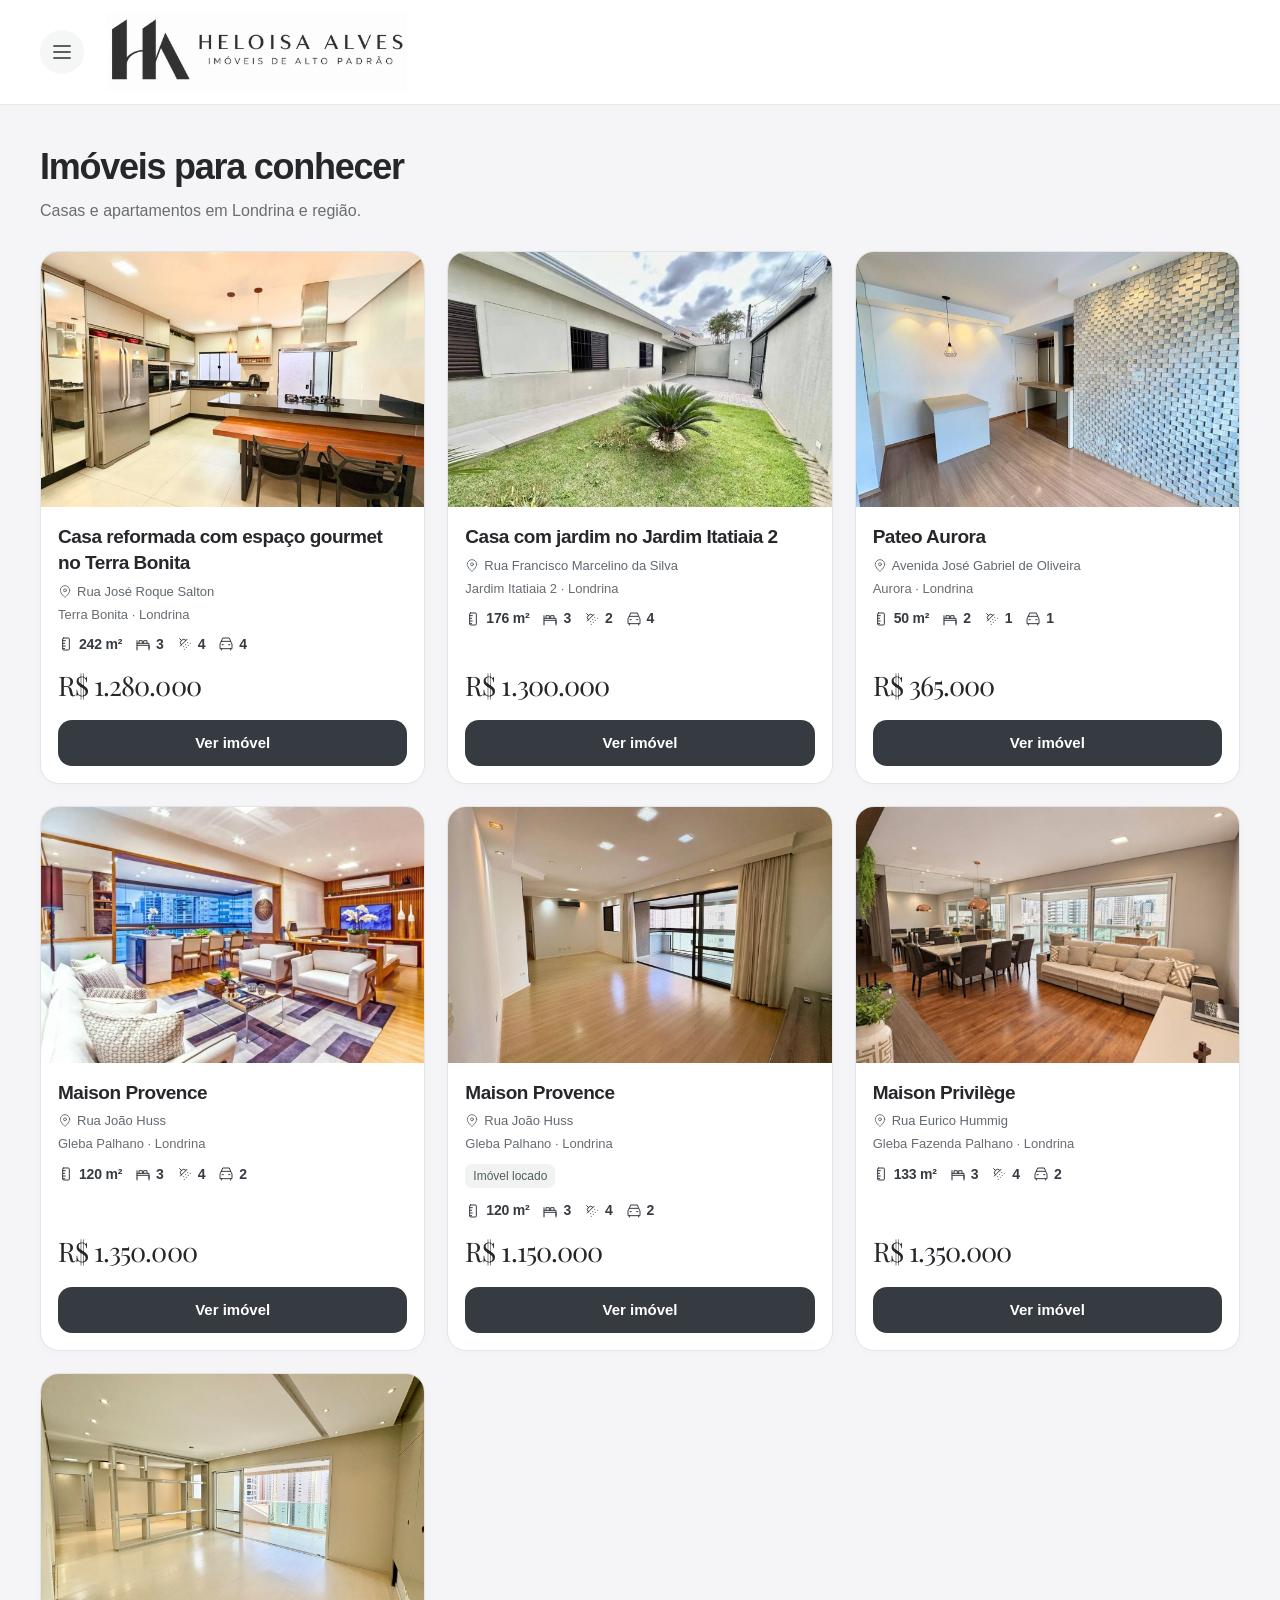
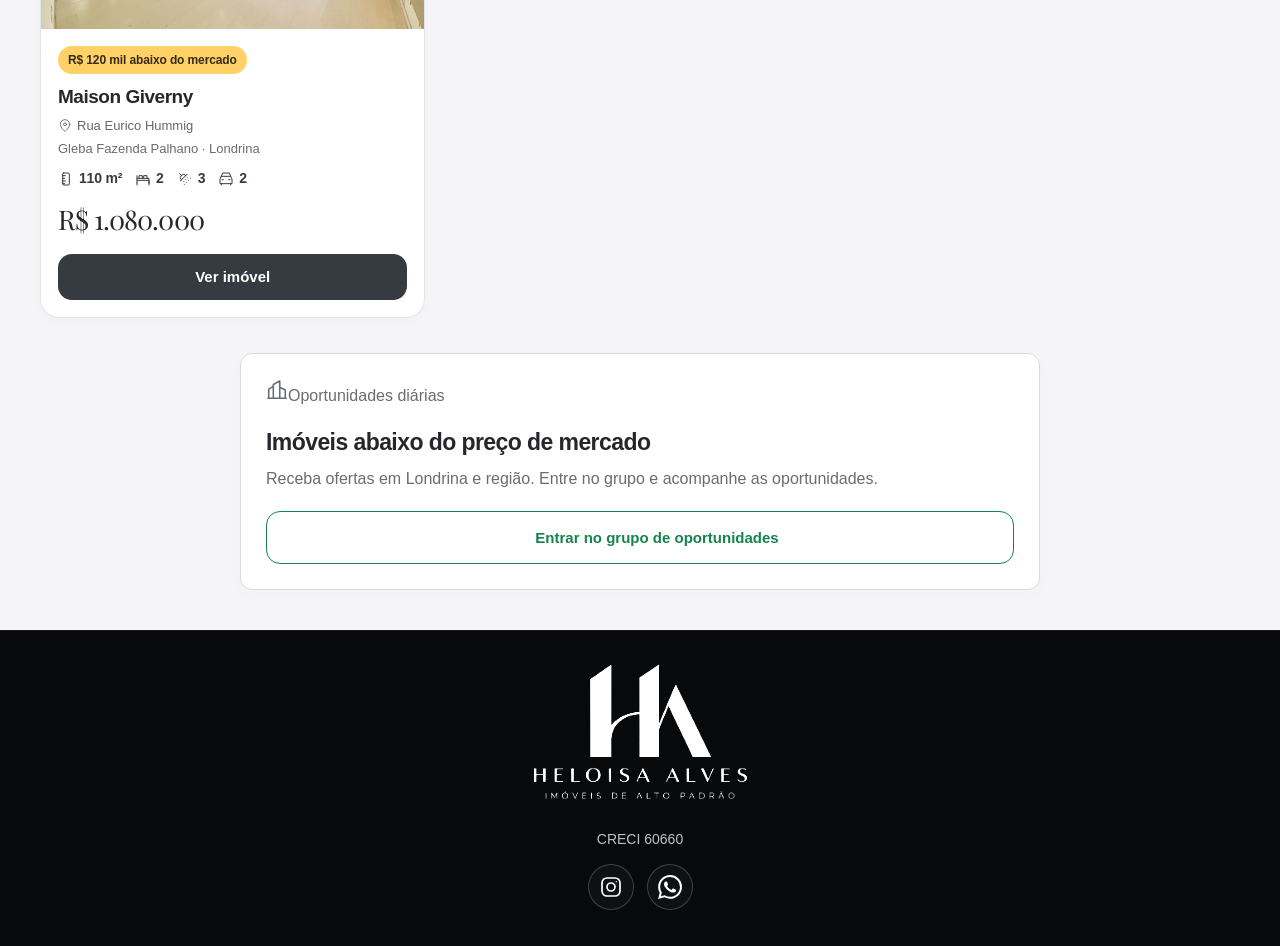
==== commit b35a503f: "Ajusta recomendações de saída, animações dos modais e cards do mapa" ====
--- a/imoveis/index.html
+++ b/imoveis/index.html
@@ -97,4 +97,5 @@
         y=l.getElementsByTagName(r)[0];y.parentNode.insertBefore(t,y);
     })(window, document, "clarity", "script", "zjj10cf0zg");
 </script><meta property="og:title" content="Casas e apartamentos à venda em Londrina | Heloísa Alves"><meta property="og:description" content="Veja casas e apartamentos à venda em Londrina: fotos, preços, localização e características. Tire suas dúvidas ou envie uma proposta pelo WhatsApp."><meta property="og:type" content="website"><meta property="og:image" content="https://heloisa-alves.vercel.app/assets/photo-2.jpg"><meta property="og:url" content="https://heloisa-alves.vercel.app/imoveis/"><link rel="stylesheet" href="/graphite-brand.css"><link rel="stylesheet" href="/property-facts.css">
-</head><body class="catalog-page"><header class="site-header"><div class="site-header-inner"><button class="site-menu-toggle" type="button" aria-label="Abrir menu" aria-expanded="false" aria-haspopup="dialog" aria-controls="site-menu"><svg class="site-icon" viewBox="0 0 24 24" aria-hidden="true"><path d="M4 6h16M4 12h16M4 18h16"/></svg></button><a class="site-brand" href="/" aria-label="Heloísa Alves, início"><img src="/assets/logo-horizontal.png" alt="Heloísa Alves · Imóveis de alto padrão" width="2172" height="724"></a><nav class="site-header-nav" aria-label="Navegação principal"><a href="/#imoveis">Imóveis</a><a href="/#oportunidades">Oportunidades</a></nav></div></header><main class="wrap" id="inicio"><div class="catalog-heading"><h1>Imóveis para conhecer</h1><p>Casas e apartamentos em Londrina e região.</p></div><ul class="recommendations-list catalog-grid" aria-label="Imóveis disponíveis"><li><a class="recommendation-card" href="/imoveis/casa-terra-bonita-242m/" aria-label="Conhecer Casa reformada com espaço gourmet no Terra Bonita por R$ 1.280.000"><img src="/assets/imoveis/casa-terra-bonita-242m/foto-01.webp" alt="Ambiente de Casa reformada com espaço gourmet no Terra Bonita" width="600" height="400" loading="lazy"><div class="recommendation-body"><h2 class="recommendation-title">Casa reformada com espaço gourmet no Terra Bonita</h2><p class="recommendation-street property-card-street"><svg class="fact-icon" viewBox="0 0 24 24" aria-hidden="true"><path d="M20 10c0 6-8 12-8 12S4 16 4 10a8 8 0 1 1 16 0Z"/><circle cx="12" cy="10" r="2.5"/></svg><span>Rua José Roque Salton</span></p><p class="recommendation-location">Terra Bonita · Londrina</p><p class="recommendation-facts property-card-facts"><span class="property-fact" data-fact="area" role="group" aria-label="Área construída: 242,45 m²"><svg class="fact-icon" viewBox="0 0 24 24" aria-hidden="true"><rect x="7" y="3" width="10" height="18" rx="1.5"/><path d="M7 7h4M7 11h3M7 15h4M7 19h3"/></svg><strong>242,45 m²</strong></span><span class="property-fact" data-fact="bed" role="group" aria-label="3 quartos"><svg class="fact-icon" viewBox="0 0 24 24" aria-hidden="true"><path d="M3 18V7m0 7h18v4M3 11h18v7M6 11V7h5v4m2 0V7h5v4M3 18v3m18-3v3"/></svg><strong>3</strong></span><span class="property-fact" data-fact="bath" role="group" aria-label="4 banheiros"><svg class="fact-icon" viewBox="0 0 24 24" aria-hidden="true"><path d="m4 4 2.5 2.5M13.5 6.5a4.95 4.95 0 0 0-7 7M15 5 5 15M14 17v.01M10 16v.01M13 13v.01M16 10v.01M17 14v.01M20 11v.01M11 20v.01"/></svg><strong>4</strong></span><span class="property-fact" data-fact="car" role="group" aria-label="4 vagas"><svg class="fact-icon" viewBox="0 0 24 24" aria-hidden="true"><path d="m5 8 2-5h10l2 5m-14 0h14l2 4v7H3v-7l2-4Zm0 11v2m14-2v2M6 13h2m8 0h2"/></svg><strong>4</strong></span></p><p class="recommendation-price">R$ 1.280.000</p><span class="recommendation-cta">Ver imóvel</span></div></a></li><li><a class="recommendation-card" href="/imoveis/casa-jardim-itatiaia-176m/" aria-label="Conhecer Casa com jardim no Jardim Itatiaia 2 por R$ 1.300.000"><img src="/assets/imoveis/casa-jardim-itatiaia-176m/foto-01.webp" alt="Ambiente de Casa com jardim no Jardim Itatiaia 2" width="600" height="400" loading="lazy"><div class="recommendation-body"><h2 class="recommendation-title">Casa com jardim no Jardim Itatiaia 2</h2><p class="recommendation-street property-card-street"><svg class="fact-icon" viewBox="0 0 24 24" aria-hidden="true"><path d="M20 10c0 6-8 12-8 12S4 16 4 10a8 8 0 1 1 16 0Z"/><circle cx="12" cy="10" r="2.5"/></svg><span>Rua Francisco Marcelino da Silva</span></p><p class="recommendation-location">Jardim Itatiaia 2 · Londrina</p><p class="recommendation-facts property-card-facts"><span class="property-fact" data-fact="area" role="group" aria-label="Área construída: 176 m²"><svg class="fact-icon" viewBox="0 0 24 24" aria-hidden="true"><rect x="7" y="3" width="10" height="18" rx="1.5"/><path d="M7 7h4M7 11h3M7 15h4M7 19h3"/></svg><strong>176 m²</strong></span><span class="property-fact" data-fact="bed" role="group" aria-label="3 quartos"><svg class="fact-icon" viewBox="0 0 24 24" aria-hidden="true"><path d="M3 18V7m0 7h18v4M3 11h18v7M6 11V7h5v4m2 0V7h5v4M3 18v3m18-3v3"/></svg><strong>3</strong></span><span class="property-fact" data-fact="bath" role="group" aria-label="2 banheiros"><svg class="fact-icon" viewBox="0 0 24 24" aria-hidden="true"><path d="m4 4 2.5 2.5M13.5 6.5a4.95 4.95 0 0 0-7 7M15 5 5 15M14 17v.01M10 16v.01M13 13v.01M16 10v.01M17 14v.01M20 11v.01M11 20v.01"/></svg><strong>2</strong></span><span class="property-fact" data-fact="car" role="group" aria-label="4 vagas"><svg class="fact-icon" viewBox="0 0 24 24" aria-hidden="true"><path d="m5 8 2-5h10l2 5m-14 0h14l2 4v7H3v-7l2-4Zm0 11v2m14-2v2M6 13h2m8 0h2"/></svg><strong>4</strong></span></p><p class="recommendation-price">R$ 1.300.000</p><span class="recommendation-cta">Ver imóvel</span></div></a></li><li><a class="recommendation-card" href="/imoveis/pateo-aurora-50m/" aria-label="Conhecer Pateo Aurora por R$ 365.000"><img src="/assets/imoveis/pateo-aurora-50m/foto-01.webp" alt="Ambiente de Pateo Aurora" width="600" height="400" loading="lazy"><div class="recommendation-body"><h2 class="recommendation-title">Pateo Aurora</h2><p class="recommendation-street property-card-street"><svg class="fact-icon" viewBox="0 0 24 24" aria-hidden="true"><path d="M20 10c0 6-8 12-8 12S4 16 4 10a8 8 0 1 1 16 0Z"/><circle cx="12" cy="10" r="2.5"/></svg><span>Avenida José Gabriel de Oliveira</span></p><p class="recommendation-location">Aurora · Londrina</p><p class="recommendation-facts property-card-facts"><span class="property-fact" data-fact="area" role="group" aria-label="Área útil: 50,4 m²"><svg class="fact-icon" viewBox="0 0 24 24" aria-hidden="true"><rect x="7" y="3" width="10" height="18" rx="1.5"/><path d="M7 7h4M7 11h3M7 15h4M7 19h3"/></svg><strong>50,4 m²</strong></span><span class="property-fact" data-fact="bed" role="group" aria-label="2 quartos"><svg class="fact-icon" viewBox="0 0 24 24" aria-hidden="true"><path d="M3 18V7m0 7h18v4M3 11h18v7M6 11V7h5v4m2 0V7h5v4M3 18v3m18-3v3"/></svg><strong>2</strong></span><span class="property-fact" data-fact="bath" role="group" aria-label="1 banheiro"><svg class="fact-icon" viewBox="0 0 24 24" aria-hidden="true"><path d="m4 4 2.5 2.5M13.5 6.5a4.95 4.95 0 0 0-7 7M15 5 5 15M14 17v.01M10 16v.01M13 13v.01M16 10v.01M17 14v.01M20 11v.01M11 20v.01"/></svg><strong>1</strong></span><span class="property-fact" data-fact="car" role="group" aria-label="1 vaga"><svg class="fact-icon" viewBox="0 0 24 24" aria-hidden="true"><path d="m5 8 2-5h10l2 5m-14 0h14l2 4v7H3v-7l2-4Zm0 11v2m14-2v2M6 13h2m8 0h2"/></svg><strong>1</strong></span></p><p class="recommendation-price">R$ 365.000</p><span class="recommendation-cta">Ver imóvel</span></div></a></li><li><a class="recommendation-card" href="/imoveis/maison-provence-120m/" aria-label="Conhecer Maison Provence por R$ 1.350.000"><img src="/assets/imoveis/maison-provence-120m/foto-01.webp" alt="Ambiente de Maison Provence" width="600" height="400" loading="lazy"><div class="recommendation-body"><h2 class="recommendation-title">Maison Provence</h2><p class="recommendation-street property-card-street"><svg class="fact-icon" viewBox="0 0 24 24" aria-hidden="true"><path d="M20 10c0 6-8 12-8 12S4 16 4 10a8 8 0 1 1 16 0Z"/><circle cx="12" cy="10" r="2.5"/></svg><span>Rua João Huss</span></p><p class="recommendation-location">Gleba Palhano · Londrina</p><p class="recommendation-facts property-card-facts"><span class="property-fact" data-fact="area" role="group" aria-label="Área privativa: 120 m²"><svg class="fact-icon" viewBox="0 0 24 24" aria-hidden="true"><rect x="7" y="3" width="10" height="18" rx="1.5"/><path d="M7 7h4M7 11h3M7 15h4M7 19h3"/></svg><strong>120 m²</strong></span><span class="property-fact" data-fact="bed" role="group" aria-label="3 quartos"><svg class="fact-icon" viewBox="0 0 24 24" aria-hidden="true"><path d="M3 18V7m0 7h18v4M3 11h18v7M6 11V7h5v4m2 0V7h5v4M3 18v3m18-3v3"/></svg><strong>3</strong></span><span class="property-fact" data-fact="bath" role="group" aria-label="4 banheiros"><svg class="fact-icon" viewBox="0 0 24 24" aria-hidden="true"><path d="m4 4 2.5 2.5M13.5 6.5a4.95 4.95 0 0 0-7 7M15 5 5 15M14 17v.01M10 16v.01M13 13v.01M16 10v.01M17 14v.01M20 11v.01M11 20v.01"/></svg><strong>4</strong></span><span class="property-fact" data-fact="car" role="group" aria-label="2 vagas"><svg class="fact-icon" viewBox="0 0 24 24" aria-hidden="true"><path d="m5 8 2-5h10l2 5m-14 0h14l2 4v7H3v-7l2-4Zm0 11v2m14-2v2M6 13h2m8 0h2"/></svg><strong>2</strong></span></p><p class="recommendation-price">R$ 1.350.000</p><span class="recommendation-cta">Ver imóvel</span></div></a></li><li><a class="recommendation-card" href="/imoveis/maison-provence-para-investir/" aria-label="Conhecer Maison Provence por R$ 1.150.000"><img src="/assets/imoveis/maison-provence-para-investir/foto-01.webp" alt="Ambiente de Maison Provence" width="600" height="400" loading="lazy"><div class="recommendation-body"><h2 class="recommendation-title">Maison Provence</h2><p class="recommendation-street property-card-street"><svg class="fact-icon" viewBox="0 0 24 24" aria-hidden="true"><path d="M20 10c0 6-8 12-8 12S4 16 4 10a8 8 0 1 1 16 0Z"/><circle cx="12" cy="10" r="2.5"/></svg><span>Rua João Huss</span></p><p class="recommendation-location">Gleba Palhano · Londrina</p><p class="recommendation-occupied">Imóvel locado</p><p class="recommendation-facts property-card-facts"><span class="property-fact" data-fact="area" role="group" aria-label="Área privativa: 120 m²"><svg class="fact-icon" viewBox="0 0 24 24" aria-hidden="true"><rect x="7" y="3" width="10" height="18" rx="1.5"/><path d="M7 7h4M7 11h3M7 15h4M7 19h3"/></svg><strong>120 m²</strong></span><span class="property-fact" data-fact="bed" role="group" aria-label="3 quartos"><svg class="fact-icon" viewBox="0 0 24 24" aria-hidden="true"><path d="M3 18V7m0 7h18v4M3 11h18v7M6 11V7h5v4m2 0V7h5v4M3 18v3m18-3v3"/></svg><strong>3</strong></span><span class="property-fact" data-fact="bath" role="group" aria-label="4 banheiros"><svg class="fact-icon" viewBox="0 0 24 24" aria-hidden="true"><path d="m4 4 2.5 2.5M13.5 6.5a4.95 4.95 0 0 0-7 7M15 5 5 15M14 17v.01M10 16v.01M13 13v.01M16 10v.01M17 14v.01M20 11v.01M11 20v.01"/></svg><strong>4</strong></span><span class="property-fact" data-fact="car" role="group" aria-label="2 vagas"><svg class="fact-icon" viewBox="0 0 24 24" aria-hidden="true"><path d="m5 8 2-5h10l2 5m-14 0h14l2 4v7H3v-7l2-4Zm0 11v2m14-2v2M6 13h2m8 0h2"/></svg><strong>2</strong></span></p><p class="recommendation-price">R$ 1.150.000</p><span class="recommendation-cta">Ver imóvel</span></div></a></li><li><a class="recommendation-card" href="/imoveis/maison-privilege-133m/" aria-label="Conhecer Maison Privilège por R$ 1.350.000"><img src="/assets/imoveis/maison-privilege-133m/foto-01.webp" alt="Ambiente de Maison Privilège" width="600" height="400" loading="lazy"><div class="recommendation-body"><h2 class="recommendation-title">Maison Privilège</h2><p class="recommendation-street property-card-street"><svg class="fact-icon" viewBox="0 0 24 24" aria-hidden="true"><path d="M20 10c0 6-8 12-8 12S4 16 4 10a8 8 0 1 1 16 0Z"/><circle cx="12" cy="10" r="2.5"/></svg><span>Rua Eurico Hummig</span></p><p class="recommendation-location">Gleba Fazenda Palhano · Londrina</p><p class="recommendation-facts property-card-facts"><span class="property-fact" data-fact="area" role="group" aria-label="Área privativa: 133 m²"><svg class="fact-icon" viewBox="0 0 24 24" aria-hidden="true"><rect x="7" y="3" width="10" height="18" rx="1.5"/><path d="M7 7h4M7 11h3M7 15h4M7 19h3"/></svg><strong>133 m²</strong></span><span class="property-fact" data-fact="bed" role="group" aria-label="3 quartos"><svg class="fact-icon" viewBox="0 0 24 24" aria-hidden="true"><path d="M3 18V7m0 7h18v4M3 11h18v7M6 11V7h5v4m2 0V7h5v4M3 18v3m18-3v3"/></svg><strong>3</strong></span><span class="property-fact" data-fact="bath" role="group" aria-label="4 banheiros"><svg class="fact-icon" viewBox="0 0 24 24" aria-hidden="true"><path d="m4 4 2.5 2.5M13.5 6.5a4.95 4.95 0 0 0-7 7M15 5 5 15M14 17v.01M10 16v.01M13 13v.01M16 10v.01M17 14v.01M20 11v.01M11 20v.01"/></svg><strong>4</strong></span><span class="property-fact" data-fact="car" role="group" aria-label="2 vagas"><svg class="fact-icon" viewBox="0 0 24 24" aria-hidden="true"><path d="m5 8 2-5h10l2 5m-14 0h14l2 4v7H3v-7l2-4Zm0 11v2m14-2v2M6 13h2m8 0h2"/></svg><strong>2</strong></span></p><p class="recommendation-price">R$ 1.350.000</p><span class="recommendation-cta">Ver imóvel</span></div></a></li><li><a class="recommendation-card" href="/imoveis/maison-giverny/" aria-label="Conhecer Maison Giverny por R$ 1.080.000"><img src="/assets/photo-2.jpg" alt="Sala ampla do Maison Giverny" width="600" height="400" loading="lazy"><div class="recommendation-body"><span class="property-savings-badge">R$ 120 mil abaixo do mercado</span><h2 class="recommendation-title">Maison Giverny</h2><p class="recommendation-street property-card-street"><svg class="fact-icon" viewBox="0 0 24 24" aria-hidden="true"><path d="M20 10c0 6-8 12-8 12S4 16 4 10a8 8 0 1 1 16 0Z"/><circle cx="12" cy="10" r="2.5"/></svg><span>Rua Eurico Hummig</span></p><p class="recommendation-location">Gleba Fazenda Palhano · Londrina</p><p class="recommendation-facts property-card-facts"><span class="property-fact" data-fact="area" role="group" aria-label="Área privativa: 110 m²"><svg class="fact-icon" viewBox="0 0 24 24" aria-hidden="true"><rect x="7" y="3" width="10" height="18" rx="1.5"/><path d="M7 7h4M7 11h3M7 15h4M7 19h3"/></svg><strong>110 m²</strong></span><span class="property-fact" data-fact="bed" role="group" aria-label="2 quartos"><svg class="fact-icon" viewBox="0 0 24 24" aria-hidden="true"><path d="M3 18V7m0 7h18v4M3 11h18v7M6 11V7h5v4m2 0V7h5v4M3 18v3m18-3v3"/></svg><strong>2</strong></span><span class="property-fact" data-fact="bath" role="group" aria-label="3 banheiros"><svg class="fact-icon" viewBox="0 0 24 24" aria-hidden="true"><path d="m4 4 2.5 2.5M13.5 6.5a4.95 4.95 0 0 0-7 7M15 5 5 15M14 17v.01M10 16v.01M13 13v.01M16 10v.01M17 14v.01M20 11v.01M11 20v.01"/></svg><strong>3</strong></span><span class="property-fact" data-fact="car" role="group" aria-label="2 vagas"><svg class="fact-icon" viewBox="0 0 24 24" aria-hidden="true"><path d="m5 8 2-5h10l2 5m-14 0h14l2 4v7H3v-7l2-4Zm0 11v2m14-2v2M6 13h2m8 0h2"/></svg><strong>2</strong></span></p><p class="recommendation-price">R$ 1.080.000</p><span class="recommendation-cta">Ver imóvel</span></div></a></li></ul><section class="opportunities-card" id="grupo" aria-labelledby="opportunities-title"><p class="opportunities-eyebrow"><svg aria-hidden="true" viewBox="0 0 24 24"><path d="M3 21V11l5-3v13M8 21V6l7-4v19M15 21V9l6 3v9M2 21h20"/></svg><span>Oportunidades diárias</span></p><h2 id="opportunities-title">Imóveis abaixo do preço de mercado</h2><p class="opportunities-copy">Receba ofertas em Londrina e região. Entre no grupo e acompanhe as oportunidades.</p><a class="button group-link" href="https://chat.whatsapp.com/D4AI891pdOp2eEPSsWIqWE?s=cl&amp;p=a&amp;iam=2" target="_blank" rel="noopener noreferrer"><svg class="wa-icon" aria-hidden="true" viewBox="0 0 24 24"><use href="#whatsapp-icon"/></svg><span>Entrar no grupo de oportunidades</span></a></section></main><footer class="site-footer"><a class="site-footer-brand" href="/" aria-label="Heloísa Alves, voltar ao início"><img src="/assets/logo-silver.png" alt="Heloísa Alves · Imóveis de alto padrão" width="1254" height="1254" loading="lazy"></a><p class="site-footer-creci" data-creci>CRECI 60660</p><div class="site-footer-socials"><a class="site-social-link" href="https://www.instagram.com/helo_alvesf/" target="_blank" rel="noopener noreferrer" aria-label="Instagram da marca: @helo_alvesf"><svg class="site-icon" viewBox="0 0 24 24" aria-hidden="true"><rect x="3" y="3" width="18" height="18" rx="5"/><circle cx="12" cy="12" r="4"/><circle cx="17.3" cy="6.7" r=".7" fill="currentColor" stroke="none"/></svg></a><a data-whatsapp-context="general" class="site-social-link site-social-whatsapp whatsapp" href="https://wa.me/5543988318811?text=Ol%C3%A1!%20%F0%9F%91%8B%0AVim%20pelo%20site%20e%20gostaria%20de%20tirar%20uma%20d%C3%BAvida." target="_blank" rel="noopener noreferrer" aria-label="Atendimento pelo WhatsApp: (43) 98831-8811" data-meta-event="WhatsAppClick"><svg class="site-icon site-icon-fill" viewBox="0 0 24 24" aria-hidden="true"><path d="M17.472 14.382c-.297-.149-1.758-.867-2.03-.967-.273-.099-.471-.148-.67.15-.198.297-.767.966-.94 1.164-.174.198-.347.223-.644.074-.297-.148-1.255-.462-2.39-1.475-.883-.788-1.48-1.761-1.653-2.059-.173-.297-.018-.458.13-.606.134-.133.298-.347.446-.52.149-.174.198-.298.298-.496.099-.198.05-.372-.025-.52-.074-.149-.669-1.612-.916-2.207-.242-.58-.487-.5-.67-.51l-.57-.01c-.198 0-.52.075-.792.372-.272.298-1.04 1.016-1.04 2.48s1.065 2.876 1.213 3.074c.149.198 2.096 3.2 5.077 4.487.709.306 1.262.489 1.694.625.712.226 1.36.194 1.872.118.571-.085 1.758-.719 2.006-1.413.248-.694.248-1.289.173-1.413-.074-.124-.272-.198-.57-.347M12.05 21.785h-.004a9.87 9.87 0 0 1-5.031-1.378l-.361-.214-3.741.982.999-3.648-.235-.374a9.86 9.86 0 0 1-1.51-5.26c.002-5.45 4.436-9.884 9.887-9.884a9.82 9.82 0 0 1 7.021 2.91 9.825 9.825 0 0 1 2.9 7.023c-.003 5.45-4.437 9.883-9.925 9.843M20.46 3.49A11.85 11.85 0 0 0 12.05 0C5.496 0 .163 5.333.16 11.887c0 2.095.547 4.14 1.588 5.942L.06 24l6.306-1.654a11.88 11.88 0 0 0 5.68 1.447h.005c6.554 0 11.887-5.333 11.89-11.888a11.82 11.82 0 0 0-3.48-8.415Z"/></svg></a></div></footer><!-- shared-menu:start --><dialog id="site-menu" class="site-menu" aria-labelledby="site-menu-title"><div class="site-menu-panel"><div class="site-menu-top"><a class="site-brand" href="/" aria-label="Heloísa Alves, início"><img src="/assets/logo-horizontal.png" alt="Heloísa Alves · Imóveis de alto padrão" width="2172" height="724"></a><button class="site-menu-close" type="button" aria-label="Fechar menu"><svg class="site-icon" viewBox="0 0 24 24" aria-hidden="true"><path d="m6 6 12 12M6 18 18 6"/></svg></button></div><h2 id="site-menu-title">Encontre o seu<br>próximo imóvel.</h2><nav class="site-menu-links" aria-label="Explorar o site"><a class="site-menu-card" href="/#imoveis"><span class="site-menu-card-icon"><svg class="site-icon" viewBox="0 0 24 24" aria-hidden="true"><path d="M5 21V4h11v17M16 10h4v11M3 21h19M8 8h5M8 12h5M8 16h5M9 21v-2h3v2"/></svg></span><span class="site-menu-card-copy"><strong>Imóveis</strong><span>Explore casas e apartamentos</span></span></a><a class="site-menu-card" href="/#oportunidades"><span class="site-menu-card-icon"><svg class="site-icon site-icon-fill" viewBox="0 0 24 24" aria-hidden="true"><path d="M17.472 14.382c-.297-.149-1.758-.867-2.03-.967-.273-.099-.471-.148-.67.15-.198.297-.767.966-.94 1.164-.174.198-.347.223-.644.074-.297-.148-1.255-.462-2.39-1.475-.883-.788-1.48-1.761-1.653-2.059-.173-.297-.018-.458.13-.606.134-.133.298-.347.446-.52.149-.174.198-.298.298-.496.099-.198.05-.372-.025-.52-.074-.149-.669-1.612-.916-2.207-.242-.58-.487-.5-.67-.51l-.57-.01c-.198 0-.52.075-.792.372-.272.298-1.04 1.016-1.04 2.48s1.065 2.876 1.213 3.074c.149.198 2.096 3.2 5.077 4.487.709.306 1.262.489 1.694.625.712.226 1.36.194 1.872.118.571-.085 1.758-.719 2.006-1.413.248-.694.248-1.289.173-1.413-.074-.124-.272-.198-.57-.347M12.05 21.785h-.004a9.87 9.87 0 0 1-5.031-1.378l-.361-.214-3.741.982.999-3.648-.235-.374a9.86 9.86 0 0 1-1.51-5.26c.002-5.45 4.436-9.884 9.887-9.884a9.82 9.82 0 0 1 7.021 2.91 9.825 9.825 0 0 1 2.9 7.023c-.003 5.45-4.437 9.883-9.925 9.843M20.46 3.49A11.85 11.85 0 0 0 12.05 0C5.496 0 .163 5.333.16 11.887c0 2.095.547 4.14 1.588 5.942L.06 24l6.306-1.654a11.88 11.88 0 0 0 5.68 1.447h.005c6.554 0 11.887-5.333 11.89-11.888a11.82 11.82 0 0 0-3.48-8.415Z"/></svg></span><span class="site-menu-card-copy"><strong>Oportunidades</strong><span>Encontre boas oportunidades em Londrina e região</span></span></a></nav><div class="site-menu-bottom"><div class="site-menu-social"><a href="https://www.instagram.com/helo_alvesf/" target="_blank" rel="noopener noreferrer" aria-label="Instagram da marca: @helo_alvesf"><svg class="site-icon" viewBox="0 0 24 24" aria-hidden="true"><rect x="3" y="3" width="18" height="18" rx="5"/><circle cx="12" cy="12" r="4"/><circle cx="17.3" cy="6.7" r=".7" fill="currentColor" stroke="none"/></svg><span>@helo_alvesf</span></a><span data-creci>CRECI 60660</span></div><a data-whatsapp-context="general" class="site-menu-contact whatsapp" href="https://wa.me/5543988318811?text=Ol%C3%A1!%20%F0%9F%91%8B%0AVim%20pelo%20site%20e%20gostaria%20de%20tirar%20uma%20d%C3%BAvida." target="_blank" rel="noopener noreferrer" data-meta-event="WhatsAppClick"><svg class="site-icon site-icon-fill" viewBox="0 0 24 24" aria-hidden="true"><path d="M17.472 14.382c-.297-.149-1.758-.867-2.03-.967-.273-.099-.471-.148-.67.15-.198.297-.767.966-.94 1.164-.174.198-.347.223-.644.074-.297-.148-1.255-.462-2.39-1.475-.883-.788-1.48-1.761-1.653-2.059-.173-.297-.018-.458.13-.606.134-.133.298-.347.446-.52.149-.174.198-.298.298-.496.099-.198.05-.372-.025-.52-.074-.149-.669-1.612-.916-2.207-.242-.58-.487-.5-.67-.51l-.57-.01c-.198 0-.52.075-.792.372-.272.298-1.04 1.016-1.04 2.48s1.065 2.876 1.213 3.074c.149.198 2.096 3.2 5.077 4.487.709.306 1.262.489 1.694.625.712.226 1.36.194 1.872.118.571-.085 1.758-.719 2.006-1.413.248-.694.248-1.289.173-1.413-.074-.124-.272-.198-.57-.347M12.05 21.785h-.004a9.87 9.87 0 0 1-5.031-1.378l-.361-.214-3.741.982.999-3.648-.235-.374a9.86 9.86 0 0 1-1.51-5.26c.002-5.45 4.436-9.884 9.887-9.884a9.82 9.82 0 0 1 7.021 2.91 9.825 9.825 0 0 1 2.9 7.023c-.003 5.45-4.437 9.883-9.925 9.843M20.46 3.49A11.85 11.85 0 0 0 12.05 0C5.496 0 .163 5.333.16 11.887c0 2.095.547 4.14 1.588 5.942L.06 24l6.306-1.654a11.88 11.88 0 0 0 5.68 1.447h.005c6.554 0 11.887-5.333 11.89-11.888a11.82 11.82 0 0 0-3.48-8.415Z"/></svg><span>Tirar dúvidas</span></a></div></div></dialog><!-- shared-menu:end --></body></html>+<link rel="stylesheet" href="/modal-motion.css">
+</head><body class="catalog-page"><header class="site-header"><div class="site-header-inner"><button class="site-menu-toggle" type="button" aria-label="Abrir menu" aria-expanded="false" aria-haspopup="dialog" aria-controls="site-menu"><svg class="site-icon" viewBox="0 0 24 24" aria-hidden="true"><path d="M4 6h16M4 12h16M4 18h16"/></svg></button><a class="site-brand" href="/" aria-label="Heloísa Alves, início"><img src="/assets/logo-horizontal.png" alt="Heloísa Alves · Imóveis de alto padrão" width="2172" height="724"></a><nav class="site-header-nav" aria-label="Navegação principal"><a href="/#imoveis">Imóveis</a><a href="/#oportunidades">Oportunidades</a></nav></div></header><main class="wrap" id="inicio"><div class="catalog-heading"><h1>Imóveis para conhecer</h1><p>Casas e apartamentos em Londrina e região.</p></div><ul class="recommendations-list catalog-grid" aria-label="Imóveis disponíveis"><li><a class="recommendation-card" href="/imoveis/casa-terra-bonita-242m/" aria-label="Conhecer Casa reformada com espaço gourmet no Terra Bonita por R$ 1.280.000"><img src="/assets/imoveis/casa-terra-bonita-242m/foto-01.webp" alt="Ambiente de Casa reformada com espaço gourmet no Terra Bonita" width="600" height="400" loading="lazy"><div class="recommendation-body"><h2 class="recommendation-title">Casa reformada com espaço gourmet no Terra Bonita</h2><p class="recommendation-street property-card-street"><svg class="fact-icon" viewBox="0 0 24 24" aria-hidden="true"><path d="M20 10c0 6-8 12-8 12S4 16 4 10a8 8 0 1 1 16 0Z"/><circle cx="12" cy="10" r="2.5"/></svg><span>Rua José Roque Salton</span></p><p class="recommendation-location">Terra Bonita · Londrina</p><p class="recommendation-facts property-card-facts"><span class="property-fact" data-fact="area" role="group" aria-label="Área construída: 242 m²"><svg class="fact-icon" viewBox="0 0 24 24" aria-hidden="true"><rect x="7" y="3" width="10" height="18" rx="1.5"/><path d="M7 7h4M7 11h3M7 15h4M7 19h3"/></svg><strong>242 m²</strong></span><span class="property-fact" data-fact="bed" role="group" aria-label="3 quartos"><svg class="fact-icon" viewBox="0 0 24 24" aria-hidden="true"><path d="M3 18V7m0 7h18v4M3 11h18v7M6 11V7h5v4m2 0V7h5v4M3 18v3m18-3v3"/></svg><strong>3</strong></span><span class="property-fact" data-fact="bath" role="group" aria-label="4 banheiros"><svg class="fact-icon" viewBox="0 0 24 24" aria-hidden="true"><path d="m4 4 2.5 2.5M13.5 6.5a4.95 4.95 0 0 0-7 7M15 5 5 15M14 17v.01M10 16v.01M13 13v.01M16 10v.01M17 14v.01M20 11v.01M11 20v.01"/></svg><strong>4</strong></span><span class="property-fact" data-fact="car" role="group" aria-label="4 vagas"><svg class="fact-icon" viewBox="0 0 24 24" aria-hidden="true"><path d="m5 8 2-5h10l2 5m-14 0h14l2 4v7H3v-7l2-4Zm0 11v2m14-2v2M6 13h2m8 0h2"/></svg><strong>4</strong></span></p><p class="recommendation-price">R$ 1.280.000</p><span class="recommendation-cta">Ver imóvel</span></div></a></li><li><a class="recommendation-card" href="/imoveis/casa-jardim-itatiaia-176m/" aria-label="Conhecer Casa com jardim no Jardim Itatiaia 2 por R$ 1.300.000"><img src="/assets/imoveis/casa-jardim-itatiaia-176m/foto-01.webp" alt="Ambiente de Casa com jardim no Jardim Itatiaia 2" width="600" height="400" loading="lazy"><div class="recommendation-body"><h2 class="recommendation-title">Casa com jardim no Jardim Itatiaia 2</h2><p class="recommendation-street property-card-street"><svg class="fact-icon" viewBox="0 0 24 24" aria-hidden="true"><path d="M20 10c0 6-8 12-8 12S4 16 4 10a8 8 0 1 1 16 0Z"/><circle cx="12" cy="10" r="2.5"/></svg><span>Rua Francisco Marcelino da Silva</span></p><p class="recommendation-location">Jardim Itatiaia 2 · Londrina</p><p class="recommendation-facts property-card-facts"><span class="property-fact" data-fact="area" role="group" aria-label="Área construída: 176 m²"><svg class="fact-icon" viewBox="0 0 24 24" aria-hidden="true"><rect x="7" y="3" width="10" height="18" rx="1.5"/><path d="M7 7h4M7 11h3M7 15h4M7 19h3"/></svg><strong>176 m²</strong></span><span class="property-fact" data-fact="bed" role="group" aria-label="3 quartos"><svg class="fact-icon" viewBox="0 0 24 24" aria-hidden="true"><path d="M3 18V7m0 7h18v4M3 11h18v7M6 11V7h5v4m2 0V7h5v4M3 18v3m18-3v3"/></svg><strong>3</strong></span><span class="property-fact" data-fact="bath" role="group" aria-label="2 banheiros"><svg class="fact-icon" viewBox="0 0 24 24" aria-hidden="true"><path d="m4 4 2.5 2.5M13.5 6.5a4.95 4.95 0 0 0-7 7M15 5 5 15M14 17v.01M10 16v.01M13 13v.01M16 10v.01M17 14v.01M20 11v.01M11 20v.01"/></svg><strong>2</strong></span><span class="property-fact" data-fact="car" role="group" aria-label="4 vagas"><svg class="fact-icon" viewBox="0 0 24 24" aria-hidden="true"><path d="m5 8 2-5h10l2 5m-14 0h14l2 4v7H3v-7l2-4Zm0 11v2m14-2v2M6 13h2m8 0h2"/></svg><strong>4</strong></span></p><p class="recommendation-price">R$ 1.300.000</p><span class="recommendation-cta">Ver imóvel</span></div></a></li><li><a class="recommendation-card" href="/imoveis/pateo-aurora-50m/" aria-label="Conhecer Pateo Aurora por R$ 365.000"><img src="/assets/imoveis/pateo-aurora-50m/foto-01.webp" alt="Ambiente de Pateo Aurora" width="600" height="400" loading="lazy"><div class="recommendation-body"><h2 class="recommendation-title">Pateo Aurora</h2><p class="recommendation-street property-card-street"><svg class="fact-icon" viewBox="0 0 24 24" aria-hidden="true"><path d="M20 10c0 6-8 12-8 12S4 16 4 10a8 8 0 1 1 16 0Z"/><circle cx="12" cy="10" r="2.5"/></svg><span>Avenida José Gabriel de Oliveira</span></p><p class="recommendation-location">Aurora · Londrina</p><p class="recommendation-facts property-card-facts"><span class="property-fact" data-fact="area" role="group" aria-label="Área útil: 50 m²"><svg class="fact-icon" viewBox="0 0 24 24" aria-hidden="true"><rect x="7" y="3" width="10" height="18" rx="1.5"/><path d="M7 7h4M7 11h3M7 15h4M7 19h3"/></svg><strong>50 m²</strong></span><span class="property-fact" data-fact="bed" role="group" aria-label="2 quartos"><svg class="fact-icon" viewBox="0 0 24 24" aria-hidden="true"><path d="M3 18V7m0 7h18v4M3 11h18v7M6 11V7h5v4m2 0V7h5v4M3 18v3m18-3v3"/></svg><strong>2</strong></span><span class="property-fact" data-fact="bath" role="group" aria-label="1 banheiro"><svg class="fact-icon" viewBox="0 0 24 24" aria-hidden="true"><path d="m4 4 2.5 2.5M13.5 6.5a4.95 4.95 0 0 0-7 7M15 5 5 15M14 17v.01M10 16v.01M13 13v.01M16 10v.01M17 14v.01M20 11v.01M11 20v.01"/></svg><strong>1</strong></span><span class="property-fact" data-fact="car" role="group" aria-label="1 vaga"><svg class="fact-icon" viewBox="0 0 24 24" aria-hidden="true"><path d="m5 8 2-5h10l2 5m-14 0h14l2 4v7H3v-7l2-4Zm0 11v2m14-2v2M6 13h2m8 0h2"/></svg><strong>1</strong></span></p><p class="recommendation-price">R$ 365.000</p><span class="recommendation-cta">Ver imóvel</span></div></a></li><li><a class="recommendation-card" href="/imoveis/maison-provence-120m/" aria-label="Conhecer Maison Provence por R$ 1.350.000"><img src="/assets/imoveis/maison-provence-120m/foto-01.webp" alt="Ambiente de Maison Provence" width="600" height="400" loading="lazy"><div class="recommendation-body"><h2 class="recommendation-title">Maison Provence</h2><p class="recommendation-street property-card-street"><svg class="fact-icon" viewBox="0 0 24 24" aria-hidden="true"><path d="M20 10c0 6-8 12-8 12S4 16 4 10a8 8 0 1 1 16 0Z"/><circle cx="12" cy="10" r="2.5"/></svg><span>Rua João Huss</span></p><p class="recommendation-location">Gleba Palhano · Londrina</p><p class="recommendation-facts property-card-facts"><span class="property-fact" data-fact="area" role="group" aria-label="Área privativa: 120 m²"><svg class="fact-icon" viewBox="0 0 24 24" aria-hidden="true"><rect x="7" y="3" width="10" height="18" rx="1.5"/><path d="M7 7h4M7 11h3M7 15h4M7 19h3"/></svg><strong>120 m²</strong></span><span class="property-fact" data-fact="bed" role="group" aria-label="3 quartos"><svg class="fact-icon" viewBox="0 0 24 24" aria-hidden="true"><path d="M3 18V7m0 7h18v4M3 11h18v7M6 11V7h5v4m2 0V7h5v4M3 18v3m18-3v3"/></svg><strong>3</strong></span><span class="property-fact" data-fact="bath" role="group" aria-label="4 banheiros"><svg class="fact-icon" viewBox="0 0 24 24" aria-hidden="true"><path d="m4 4 2.5 2.5M13.5 6.5a4.95 4.95 0 0 0-7 7M15 5 5 15M14 17v.01M10 16v.01M13 13v.01M16 10v.01M17 14v.01M20 11v.01M11 20v.01"/></svg><strong>4</strong></span><span class="property-fact" data-fact="car" role="group" aria-label="2 vagas"><svg class="fact-icon" viewBox="0 0 24 24" aria-hidden="true"><path d="m5 8 2-5h10l2 5m-14 0h14l2 4v7H3v-7l2-4Zm0 11v2m14-2v2M6 13h2m8 0h2"/></svg><strong>2</strong></span></p><p class="recommendation-price">R$ 1.350.000</p><span class="recommendation-cta">Ver imóvel</span></div></a></li><li><a class="recommendation-card" href="/imoveis/maison-provence-para-investir/" aria-label="Conhecer Maison Provence por R$ 1.150.000"><img src="/assets/imoveis/maison-provence-para-investir/foto-01.webp" alt="Ambiente de Maison Provence" width="600" height="400" loading="lazy"><div class="recommendation-body"><h2 class="recommendation-title">Maison Provence</h2><p class="recommendation-street property-card-street"><svg class="fact-icon" viewBox="0 0 24 24" aria-hidden="true"><path d="M20 10c0 6-8 12-8 12S4 16 4 10a8 8 0 1 1 16 0Z"/><circle cx="12" cy="10" r="2.5"/></svg><span>Rua João Huss</span></p><p class="recommendation-location">Gleba Palhano · Londrina</p><p class="recommendation-occupied">Imóvel locado</p><p class="recommendation-facts property-card-facts"><span class="property-fact" data-fact="area" role="group" aria-label="Área privativa: 120 m²"><svg class="fact-icon" viewBox="0 0 24 24" aria-hidden="true"><rect x="7" y="3" width="10" height="18" rx="1.5"/><path d="M7 7h4M7 11h3M7 15h4M7 19h3"/></svg><strong>120 m²</strong></span><span class="property-fact" data-fact="bed" role="group" aria-label="3 quartos"><svg class="fact-icon" viewBox="0 0 24 24" aria-hidden="true"><path d="M3 18V7m0 7h18v4M3 11h18v7M6 11V7h5v4m2 0V7h5v4M3 18v3m18-3v3"/></svg><strong>3</strong></span><span class="property-fact" data-fact="bath" role="group" aria-label="4 banheiros"><svg class="fact-icon" viewBox="0 0 24 24" aria-hidden="true"><path d="m4 4 2.5 2.5M13.5 6.5a4.95 4.95 0 0 0-7 7M15 5 5 15M14 17v.01M10 16v.01M13 13v.01M16 10v.01M17 14v.01M20 11v.01M11 20v.01"/></svg><strong>4</strong></span><span class="property-fact" data-fact="car" role="group" aria-label="2 vagas"><svg class="fact-icon" viewBox="0 0 24 24" aria-hidden="true"><path d="m5 8 2-5h10l2 5m-14 0h14l2 4v7H3v-7l2-4Zm0 11v2m14-2v2M6 13h2m8 0h2"/></svg><strong>2</strong></span></p><p class="recommendation-price">R$ 1.150.000</p><span class="recommendation-cta">Ver imóvel</span></div></a></li><li><a class="recommendation-card" href="/imoveis/maison-privilege-133m/" aria-label="Conhecer Maison Privilège por R$ 1.350.000"><img src="/assets/imoveis/maison-privilege-133m/foto-01.webp" alt="Ambiente de Maison Privilège" width="600" height="400" loading="lazy"><div class="recommendation-body"><h2 class="recommendation-title">Maison Privilège</h2><p class="recommendation-street property-card-street"><svg class="fact-icon" viewBox="0 0 24 24" aria-hidden="true"><path d="M20 10c0 6-8 12-8 12S4 16 4 10a8 8 0 1 1 16 0Z"/><circle cx="12" cy="10" r="2.5"/></svg><span>Rua Eurico Hummig</span></p><p class="recommendation-location">Gleba Fazenda Palhano · Londrina</p><p class="recommendation-facts property-card-facts"><span class="property-fact" data-fact="area" role="group" aria-label="Área privativa: 133 m²"><svg class="fact-icon" viewBox="0 0 24 24" aria-hidden="true"><rect x="7" y="3" width="10" height="18" rx="1.5"/><path d="M7 7h4M7 11h3M7 15h4M7 19h3"/></svg><strong>133 m²</strong></span><span class="property-fact" data-fact="bed" role="group" aria-label="3 quartos"><svg class="fact-icon" viewBox="0 0 24 24" aria-hidden="true"><path d="M3 18V7m0 7h18v4M3 11h18v7M6 11V7h5v4m2 0V7h5v4M3 18v3m18-3v3"/></svg><strong>3</strong></span><span class="property-fact" data-fact="bath" role="group" aria-label="4 banheiros"><svg class="fact-icon" viewBox="0 0 24 24" aria-hidden="true"><path d="m4 4 2.5 2.5M13.5 6.5a4.95 4.95 0 0 0-7 7M15 5 5 15M14 17v.01M10 16v.01M13 13v.01M16 10v.01M17 14v.01M20 11v.01M11 20v.01"/></svg><strong>4</strong></span><span class="property-fact" data-fact="car" role="group" aria-label="2 vagas"><svg class="fact-icon" viewBox="0 0 24 24" aria-hidden="true"><path d="m5 8 2-5h10l2 5m-14 0h14l2 4v7H3v-7l2-4Zm0 11v2m14-2v2M6 13h2m8 0h2"/></svg><strong>2</strong></span></p><p class="recommendation-price">R$ 1.350.000</p><span class="recommendation-cta">Ver imóvel</span></div></a></li><li><a class="recommendation-card" href="/imoveis/maison-giverny/" aria-label="Conhecer Maison Giverny por R$ 1.080.000"><img src="/assets/photo-2.jpg" alt="Sala ampla do Maison Giverny" width="600" height="400" loading="lazy"><div class="recommendation-body"><span class="property-savings-badge">R$ 120 mil abaixo do mercado</span><h2 class="recommendation-title">Maison Giverny</h2><p class="recommendation-street property-card-street"><svg class="fact-icon" viewBox="0 0 24 24" aria-hidden="true"><path d="M20 10c0 6-8 12-8 12S4 16 4 10a8 8 0 1 1 16 0Z"/><circle cx="12" cy="10" r="2.5"/></svg><span>Rua Eurico Hummig</span></p><p class="recommendation-location">Gleba Fazenda Palhano · Londrina</p><p class="recommendation-facts property-card-facts"><span class="property-fact" data-fact="area" role="group" aria-label="Área privativa: 110 m²"><svg class="fact-icon" viewBox="0 0 24 24" aria-hidden="true"><rect x="7" y="3" width="10" height="18" rx="1.5"/><path d="M7 7h4M7 11h3M7 15h4M7 19h3"/></svg><strong>110 m²</strong></span><span class="property-fact" data-fact="bed" role="group" aria-label="2 quartos"><svg class="fact-icon" viewBox="0 0 24 24" aria-hidden="true"><path d="M3 18V7m0 7h18v4M3 11h18v7M6 11V7h5v4m2 0V7h5v4M3 18v3m18-3v3"/></svg><strong>2</strong></span><span class="property-fact" data-fact="bath" role="group" aria-label="3 banheiros"><svg class="fact-icon" viewBox="0 0 24 24" aria-hidden="true"><path d="m4 4 2.5 2.5M13.5 6.5a4.95 4.95 0 0 0-7 7M15 5 5 15M14 17v.01M10 16v.01M13 13v.01M16 10v.01M17 14v.01M20 11v.01M11 20v.01"/></svg><strong>3</strong></span><span class="property-fact" data-fact="car" role="group" aria-label="2 vagas"><svg class="fact-icon" viewBox="0 0 24 24" aria-hidden="true"><path d="m5 8 2-5h10l2 5m-14 0h14l2 4v7H3v-7l2-4Zm0 11v2m14-2v2M6 13h2m8 0h2"/></svg><strong>2</strong></span></p><p class="recommendation-price">R$ 1.080.000</p><span class="recommendation-cta">Ver imóvel</span></div></a></li></ul><section class="opportunities-card" id="grupo" aria-labelledby="opportunities-title"><p class="opportunities-eyebrow"><svg aria-hidden="true" viewBox="0 0 24 24"><path d="M3 21V11l5-3v13M8 21V6l7-4v19M15 21V9l6 3v9M2 21h20"/></svg><span>Oportunidades diárias</span></p><h2 id="opportunities-title">Imóveis abaixo do preço de mercado</h2><p class="opportunities-copy">Receba ofertas em Londrina e região. Entre no grupo e acompanhe as oportunidades.</p><a class="button group-link" href="https://chat.whatsapp.com/D4AI891pdOp2eEPSsWIqWE?s=cl&amp;p=a&amp;iam=2" target="_blank" rel="noopener noreferrer"><svg class="wa-icon" aria-hidden="true" viewBox="0 0 24 24"><use href="#whatsapp-icon"/></svg><span>Entrar no grupo de oportunidades</span></a></section></main><footer class="site-footer"><a class="site-footer-brand" href="/" aria-label="Heloísa Alves, voltar ao início"><img src="/assets/logo-silver.png" alt="Heloísa Alves · Imóveis de alto padrão" width="1254" height="1254" loading="lazy"></a><p class="site-footer-creci" data-creci>CRECI 60660</p><div class="site-footer-socials"><a class="site-social-link" href="https://www.instagram.com/helo_alvesf/" target="_blank" rel="noopener noreferrer" aria-label="Instagram da marca: @helo_alvesf"><svg class="site-icon" viewBox="0 0 24 24" aria-hidden="true"><rect x="3" y="3" width="18" height="18" rx="5"/><circle cx="12" cy="12" r="4"/><circle cx="17.3" cy="6.7" r=".7" fill="currentColor" stroke="none"/></svg></a><a data-whatsapp-context="general" class="site-social-link site-social-whatsapp whatsapp" href="https://wa.me/5543988318811?text=Ol%C3%A1!%20%F0%9F%91%8B%0AVim%20pelo%20site%20e%20gostaria%20de%20tirar%20uma%20d%C3%BAvida." target="_blank" rel="noopener noreferrer" aria-label="Atendimento pelo WhatsApp: (43) 98831-8811" data-meta-event="WhatsAppClick"><svg class="site-icon site-icon-fill" viewBox="0 0 24 24" aria-hidden="true"><path d="M17.472 14.382c-.297-.149-1.758-.867-2.03-.967-.273-.099-.471-.148-.67.15-.198.297-.767.966-.94 1.164-.174.198-.347.223-.644.074-.297-.148-1.255-.462-2.39-1.475-.883-.788-1.48-1.761-1.653-2.059-.173-.297-.018-.458.13-.606.134-.133.298-.347.446-.52.149-.174.198-.298.298-.496.099-.198.05-.372-.025-.52-.074-.149-.669-1.612-.916-2.207-.242-.58-.487-.5-.67-.51l-.57-.01c-.198 0-.52.075-.792.372-.272.298-1.04 1.016-1.04 2.48s1.065 2.876 1.213 3.074c.149.198 2.096 3.2 5.077 4.487.709.306 1.262.489 1.694.625.712.226 1.36.194 1.872.118.571-.085 1.758-.719 2.006-1.413.248-.694.248-1.289.173-1.413-.074-.124-.272-.198-.57-.347M12.05 21.785h-.004a9.87 9.87 0 0 1-5.031-1.378l-.361-.214-3.741.982.999-3.648-.235-.374a9.86 9.86 0 0 1-1.51-5.26c.002-5.45 4.436-9.884 9.887-9.884a9.82 9.82 0 0 1 7.021 2.91 9.825 9.825 0 0 1 2.9 7.023c-.003 5.45-4.437 9.883-9.925 9.843M20.46 3.49A11.85 11.85 0 0 0 12.05 0C5.496 0 .163 5.333.16 11.887c0 2.095.547 4.14 1.588 5.942L.06 24l6.306-1.654a11.88 11.88 0 0 0 5.68 1.447h.005c6.554 0 11.887-5.333 11.89-11.888a11.82 11.82 0 0 0-3.48-8.415Z"/></svg></a></div></footer><!-- shared-menu:start --><dialog id="site-menu" class="site-menu" aria-labelledby="site-menu-title"><div class="site-menu-panel"><div class="site-menu-top"><a class="site-brand" href="/" aria-label="Heloísa Alves, início"><img src="/assets/logo-horizontal.png" alt="Heloísa Alves · Imóveis de alto padrão" width="2172" height="724"></a><button class="site-menu-close" type="button" aria-label="Fechar menu"><svg class="site-icon" viewBox="0 0 24 24" aria-hidden="true"><path d="m6 6 12 12M6 18 18 6"/></svg></button></div><h2 id="site-menu-title">Encontre o seu<br>próximo imóvel.</h2><nav class="site-menu-links" aria-label="Explorar o site"><a class="site-menu-card" href="/#imoveis"><span class="site-menu-card-icon"><svg class="site-icon" viewBox="0 0 24 24" aria-hidden="true"><path d="M5 21V4h11v17M16 10h4v11M3 21h19M8 8h5M8 12h5M8 16h5M9 21v-2h3v2"/></svg></span><span class="site-menu-card-copy"><strong>Imóveis</strong><span>Explore casas e apartamentos</span></span></a><a class="site-menu-card" href="/#oportunidades"><span class="site-menu-card-icon"><svg class="site-icon site-icon-fill" viewBox="0 0 24 24" aria-hidden="true"><path d="M17.472 14.382c-.297-.149-1.758-.867-2.03-.967-.273-.099-.471-.148-.67.15-.198.297-.767.966-.94 1.164-.174.198-.347.223-.644.074-.297-.148-1.255-.462-2.39-1.475-.883-.788-1.48-1.761-1.653-2.059-.173-.297-.018-.458.13-.606.134-.133.298-.347.446-.52.149-.174.198-.298.298-.496.099-.198.05-.372-.025-.52-.074-.149-.669-1.612-.916-2.207-.242-.58-.487-.5-.67-.51l-.57-.01c-.198 0-.52.075-.792.372-.272.298-1.04 1.016-1.04 2.48s1.065 2.876 1.213 3.074c.149.198 2.096 3.2 5.077 4.487.709.306 1.262.489 1.694.625.712.226 1.36.194 1.872.118.571-.085 1.758-.719 2.006-1.413.248-.694.248-1.289.173-1.413-.074-.124-.272-.198-.57-.347M12.05 21.785h-.004a9.87 9.87 0 0 1-5.031-1.378l-.361-.214-3.741.982.999-3.648-.235-.374a9.86 9.86 0 0 1-1.51-5.26c.002-5.45 4.436-9.884 9.887-9.884a9.82 9.82 0 0 1 7.021 2.91 9.825 9.825 0 0 1 2.9 7.023c-.003 5.45-4.437 9.883-9.925 9.843M20.46 3.49A11.85 11.85 0 0 0 12.05 0C5.496 0 .163 5.333.16 11.887c0 2.095.547 4.14 1.588 5.942L.06 24l6.306-1.654a11.88 11.88 0 0 0 5.68 1.447h.005c6.554 0 11.887-5.333 11.89-11.888a11.82 11.82 0 0 0-3.48-8.415Z"/></svg></span><span class="site-menu-card-copy"><strong>Oportunidades</strong><span>Encontre boas oportunidades em Londrina e região</span></span></a></nav><div class="site-menu-bottom"><div class="site-menu-social"><a href="https://www.instagram.com/helo_alvesf/" target="_blank" rel="noopener noreferrer" aria-label="Instagram da marca: @helo_alvesf"><svg class="site-icon" viewBox="0 0 24 24" aria-hidden="true"><rect x="3" y="3" width="18" height="18" rx="5"/><circle cx="12" cy="12" r="4"/><circle cx="17.3" cy="6.7" r=".7" fill="currentColor" stroke="none"/></svg><span>@helo_alvesf</span></a><span data-creci>CRECI 60660</span></div><a data-whatsapp-context="general" class="site-menu-contact whatsapp" href="https://wa.me/5543988318811?text=Ol%C3%A1!%20%F0%9F%91%8B%0AVim%20pelo%20site%20e%20gostaria%20de%20tirar%20uma%20d%C3%BAvida." target="_blank" rel="noopener noreferrer" data-meta-event="WhatsAppClick"><svg class="site-icon site-icon-fill" viewBox="0 0 24 24" aria-hidden="true"><path d="M17.472 14.382c-.297-.149-1.758-.867-2.03-.967-.273-.099-.471-.148-.67.15-.198.297-.767.966-.94 1.164-.174.198-.347.223-.644.074-.297-.148-1.255-.462-2.39-1.475-.883-.788-1.48-1.761-1.653-2.059-.173-.297-.018-.458.13-.606.134-.133.298-.347.446-.52.149-.174.198-.298.298-.496.099-.198.05-.372-.025-.52-.074-.149-.669-1.612-.916-2.207-.242-.58-.487-.5-.67-.51l-.57-.01c-.198 0-.52.075-.792.372-.272.298-1.04 1.016-1.04 2.48s1.065 2.876 1.213 3.074c.149.198 2.096 3.2 5.077 4.487.709.306 1.262.489 1.694.625.712.226 1.36.194 1.872.118.571-.085 1.758-.719 2.006-1.413.248-.694.248-1.289.173-1.413-.074-.124-.272-.198-.57-.347M12.05 21.785h-.004a9.87 9.87 0 0 1-5.031-1.378l-.361-.214-3.741.982.999-3.648-.235-.374a9.86 9.86 0 0 1-1.51-5.26c.002-5.45 4.436-9.884 9.887-9.884a9.82 9.82 0 0 1 7.021 2.91 9.825 9.825 0 0 1 2.9 7.023c-.003 5.45-4.437 9.883-9.925 9.843M20.46 3.49A11.85 11.85 0 0 0 12.05 0C5.496 0 .163 5.333.16 11.887c0 2.095.547 4.14 1.588 5.942L.06 24l6.306-1.654a11.88 11.88 0 0 0 5.68 1.447h.005c6.554 0 11.887-5.333 11.89-11.888a11.82 11.82 0 0 0-3.48-8.415Z"/></svg><span>Tirar dúvidas</span></a></div></div></dialog><!-- shared-menu:end --></body></html>
--- a/recommendations.css
+++ b/recommendations.css
@@ -31,7 +31,7 @@
 .recommendations-hint{display:block;margin:7px 0 0;color:var(--muted);font-size:14px;text-align:center}
 .recommendations-hint[hidden]{display:none}
 #recommendations-dialog{position:fixed;inset:0;margin:auto;width:790px;max-width:calc(100vw - 40px);max-height:calc(100dvh - 48px);overflow:auto;padding:30px;border:1px solid #ffffffd9;border-radius:26px;background:#f7f9fb;color:var(--ink);font-family:var(--ui-font,var(--sans));box-shadow:0 25px 90px #111c2d42,inset 0 1px 0 #fff;overscroll-behavior:contain}
-#recommendations-dialog::backdrop{background:#10182052;backdrop-filter:blur(5px);-webkit-backdrop-filter:blur(5px)}
+#recommendations-dialog::backdrop{background:#10182052;backdrop-filter:blur(12px);-webkit-backdrop-filter:blur(12px)}
 #recommendations-dialog>.close-button{position:absolute;top:17px;right:17px;display:grid;place-items:center;width:44px;height:44px;min-width:44px;border:1px solid #ffffffbd;border-radius:50%;background:#ffffffba;color:#46525c;font-size:23px}
 #recommendations-dialog h2{margin:0 48px 8px 0;font-size:27px;line-height:1.2;letter-spacing:-.035em}
 #recommendations-dialog .recommendations-heading>p{font-size:16px}
@@ -41,6 +41,7 @@
 #recommendations-dialog .recommendation-card{box-shadow:none}
 .recommendations-continue{display:block;min-height:44px;margin:19px auto 0;padding:10px 15px;border:0;border-radius:12px;background:transparent;color:#106c3f;font:600 15px/1.4 var(--ui-font,var(--sans));transition:background .2s ease,transform .2s ease}
 .recommendations-continue:hover{background:#ffffffa8;transform:translateY(-1px)}
+.recommendations-exit{display:block;min-height:40px;margin:0 auto;padding:8px 15px;border:0;border-radius:12px;background:transparent;color:#59616b;font:500 14px/1.4 var(--ui-font,var(--sans));text-decoration:underline;text-underline-offset:3px}
 .recommendations-modal-open{overflow:hidden}
 .recommendations-modal-open .mobile-actions{visibility:hidden}
 @supports ((backdrop-filter:blur(1px)) or (-webkit-backdrop-filter:blur(1px))){#recommendations-dialog{background:linear-gradient(140deg,#ffffffeb,#f5f7fad9);backdrop-filter:blur(26px) saturate(125%);-webkit-backdrop-filter:blur(26px) saturate(125%)}}
@@ -57,10 +58,9 @@
   .recommendation-price{font-size:29px}
   .recommendations-hint{display:block;margin:7px 0 0;color:var(--muted);font-size:13px;text-align:center}
   .recommendations-hint[hidden]{display:none}
-  #recommendations-dialog{inset:auto 0 0;margin:0;width:100%;max-width:100%;max-height:calc(100dvh - 28px);padding:31px 20px max(22px,env(safe-area-inset-bottom));border-radius:27px 27px 0 0}
-  #recommendations-dialog:before{content:'';position:absolute;top:10px;left:calc(50% - 19px);width:38px;height:5px;border-radius:4px;background:#bcc3c9}
+  #recommendations-dialog{inset:0;margin:auto;width:calc(100% - 32px);max-width:calc(100% - 32px);max-height:calc(100dvh - 32px);padding:25px 18px 18px;border-radius:26px}
   #recommendations-dialog h2{font-size:25px;margin-right:63px}
-  #recommendations-dialog>.close-button{top:24px;right:14px}
+  #recommendations-dialog>.close-button{top:14px;right:14px}
   #recommendations-dialog .recommendations-list{margin-top:19px}
   #recommendations-dialog .recommendation-card>img{aspect-ratio:1.7}
   #recommendations-dialog .recommendation-body{padding:15px}
--- a/graphite-brand.css
+++ b/graphite-brand.css
@@ -9,6 +9,18 @@
 .site-menu-toggle:hover,.site-menu-close:hover,.site-menu-card:hover,.site-social-link:not(.site-social-whatsapp):hover{background:#f1f3f5}
 .site-menu-card:hover{border-color:#c5ccd3}
 .site-menu-social>a,.site-social-link:not(.site-social-whatsapp){color:var(--accent)}
+dialog.site-menu{background:#08090b;color:#fff;box-shadow:16px 0 60px #0005}
+dialog.site-menu::backdrop{background:#08090b80}
+.site-menu .site-brand img{filter:grayscale(1) invert(1);mix-blend-mode:screen}
+.site-menu .site-menu-close{background:#222427;color:#fff}
+.site-menu .site-menu-close:hover{background:#33363a}
+.site-menu .site-menu-card{background:#151719;border-color:#34373b;box-shadow:none;color:#fff}
+.site-menu .site-menu-card:hover{background:#202326;border-color:#575d64}
+.site-menu .site-menu-card-icon{background:#292d32;color:#f5f6f7}
+.site-menu .site-menu-card-copy>span{color:#bac0c7}
+.site-menu .site-menu-social{color:#aeb5be}
+.site-menu .site-menu-social>a{color:#f5f6f7}
+.site-menu .site-menu-social>span{border-color:#444a51}
 .recommendations-browse,.recommendations-continue{color:var(--accent)}
 body .recommendation-cta,body #recommendations-dialog .recommendation-cta{background:#363b42;color:#fff;border-radius:var(--button-radius);transition:background .2s}
 body .recommendation-card:hover .recommendation-cta,body .recommendation-card:focus-visible .recommendation-cta,body #recommendations-dialog .recommendation-card:hover .recommendation-cta,body #recommendations-dialog .recommendation-card:focus-visible .recommendation-cta{background:#25292e;color:#fff}
--- a/property-facts.css
+++ b/property-facts.css
@@ -1,10 +1,16 @@
-.listing-layout .specs.specs-horizontal{display:grid;grid-template-columns:minmax(0,1.65fr) minmax(0,.9fr) minmax(0,1.05fr) minmax(0,.7fr);gap:10px;padding:15px 16px;border:0;border-radius:14px;background:#f0f1f4;box-shadow:none;font-family:var(--ui-font,var(--sans))}
+.listing-layout .specs.specs-horizontal{display:grid;grid-template-columns:repeat(4,minmax(0,1fr));gap:10px;padding:15px 16px;border:0;border-radius:14px;background:#f0f1f4;box-shadow:none;font-family:var(--ui-font,var(--sans))}
 .listing-layout .specs.specs-horizontal>div{display:block;min-height:0;min-width:0;padding:0;border:0;text-align:left;background:none;border-radius:0}
 .specs-horizontal .metric-label{display:block;margin-bottom:6px;font-size:14px;line-height:1.3;color:#69727d;white-space:nowrap;letter-spacing:-.015em}
 .specs-horizontal .metric-value{display:flex;align-items:center;gap:6px;min-width:0;color:#363b42;white-space:nowrap}
 .listing-layout .specs-horizontal .metric-value strong{display:inline;margin:0;font-size:19px;line-height:1.4;font-weight:650;letter-spacing:-.025em}
 .fact-icon{display:block;flex:0 0 16px;width:16px;height:19px;fill:none;stroke:currentColor;stroke-width:1.55;stroke-linecap:round;stroke-linejoin:round}
 .specs-horizontal .fact-icon{flex-basis:17px;width:17px;height:20px;color:#59616b}
+body .listing-layout .specs.specs-horizontal>.summary-extras{display:grid;grid-column:1/-1;grid-template-columns:repeat(2,minmax(0,1fr));gap:12px;margin-top:5px;padding-top:13px;border-top:1px solid #dce0e5}
+.summary-extras>.supplementary-fact{min-width:0}
+.summary-extras>.supplementary-fact:only-child{grid-column:1/-1}
+.summary-extras>.supplementary-fact+.supplementary-fact{padding-left:16px;border-left:1px solid #dce0e5}
+.listing-layout .specs.specs-horizontal>.summary-fact,.summary-extras>.supplementary-fact{text-align:center}
+.specs-horizontal .metric-value{justify-content:center}
 body .listing-layout .price-comparison .market-savings{background:#ffd166;color:#352a14}
 .property-savings-badge{display:inline-flex;align-self:flex-start;width:max-content;max-width:100%;margin:0 0 10px;padding:6px 10px;border-radius:999px;background:#ffd166;color:#352a14;font:650 12px/1.35 var(--ui-font,var(--sans));letter-spacing:-.01em}
 body .map-property-card>.property-savings-badge{grid-column:1/-1;justify-self:start;margin:0;color:#352a14}
@@ -30,6 +36,7 @@
  .specs-horizontal .fact-icon{width:14px;height:18px;flex-basis:14px}
 }
 @media(max-width:350px){.listing-layout .specs.specs-horizontal{padding-inline:8px;gap:5px}.specs-horizontal .metric-label{font-size:11px;letter-spacing:-.025em}}
+@media(max-width:350px){.listing-layout .specs-horizontal>.summary-fact:first-child .metric-value{gap:2px}.listing-layout .specs-horizontal>.summary-fact:first-child .metric-value strong{font-size:12px}.specs-horizontal>.summary-fact:first-child .fact-icon{width:12px;flex-basis:12px}}
 @media(max-width:350px){
  .home-map-dialog .map-property-card{grid-template-columns:78px minmax(0,1fr);gap:8px}
  .home-map-dialog .map-property-card img{width:78px}
--- a/modal-motion.css
+++ b/modal-motion.css
@@ -0,0 +1,20 @@
+@supports (transition-behavior:allow-discrete){
+  :is(dialog#offer-dialog,dialog#offer-kind-dialog,dialog.sort-dialog,dialog.map-filters-dialog,dialog#recommendations-dialog,dialog#notice,dialog#video-dialog){
+    opacity:0;transform:var(--modal-hidden,translateY(12px) scale(.97));
+    transition:opacity .22s ease,transform .28s cubic-bezier(.2,.8,.2,1),display .28s allow-discrete,overlay .28s allow-discrete;
+  }
+  :is(dialog#offer-dialog,dialog#offer-kind-dialog,dialog.sort-dialog,dialog.map-filters-dialog,dialog#recommendations-dialog,dialog#notice,dialog#video-dialog)[open]{opacity:1;transform:none;animation:none}
+  dialog.map-filters-dialog.is-mobile{--modal-hidden:translateY(100%)}
+  @media(max-width:760px){dialog#offer-kind-dialog{--modal-hidden:translateY(100%)}}
+  :is(dialog#offer-dialog,dialog#offer-kind-dialog,dialog.sort-dialog,dialog.map-filters-dialog,dialog#recommendations-dialog,dialog#notice,dialog#video-dialog)::backdrop{
+    opacity:0;transition:opacity .24s ease,display .28s allow-discrete,overlay .28s allow-discrete;
+  }
+  :is(dialog#offer-dialog,dialog#offer-kind-dialog,dialog.sort-dialog,dialog.map-filters-dialog,dialog#recommendations-dialog,dialog#notice,dialog#video-dialog)[open]::backdrop{opacity:1}
+  @starting-style{
+    :is(dialog#offer-dialog,dialog#offer-kind-dialog,dialog.sort-dialog,dialog.map-filters-dialog,dialog#recommendations-dialog,dialog#notice,dialog#video-dialog)[open]{opacity:0;transform:var(--modal-hidden,translateY(12px) scale(.97))}
+    :is(dialog#offer-dialog,dialog#offer-kind-dialog,dialog.sort-dialog,dialog.map-filters-dialog,dialog#recommendations-dialog,dialog#notice,dialog#video-dialog)[open]::backdrop{opacity:0}
+  }
+}
+@media(prefers-reduced-motion:reduce){
+  :is(dialog#offer-dialog,dialog#offer-kind-dialog,dialog.sort-dialog,dialog.map-filters-dialog,dialog#recommendations-dialog,dialog#notice,dialog#video-dialog),:is(dialog#offer-dialog,dialog#offer-kind-dialog,dialog.sort-dialog,dialog.map-filters-dialog,dialog#recommendations-dialog,dialog#notice,dialog#video-dialog)::backdrop{transition:none!important;animation:none!important;transform:none!important}
+}
